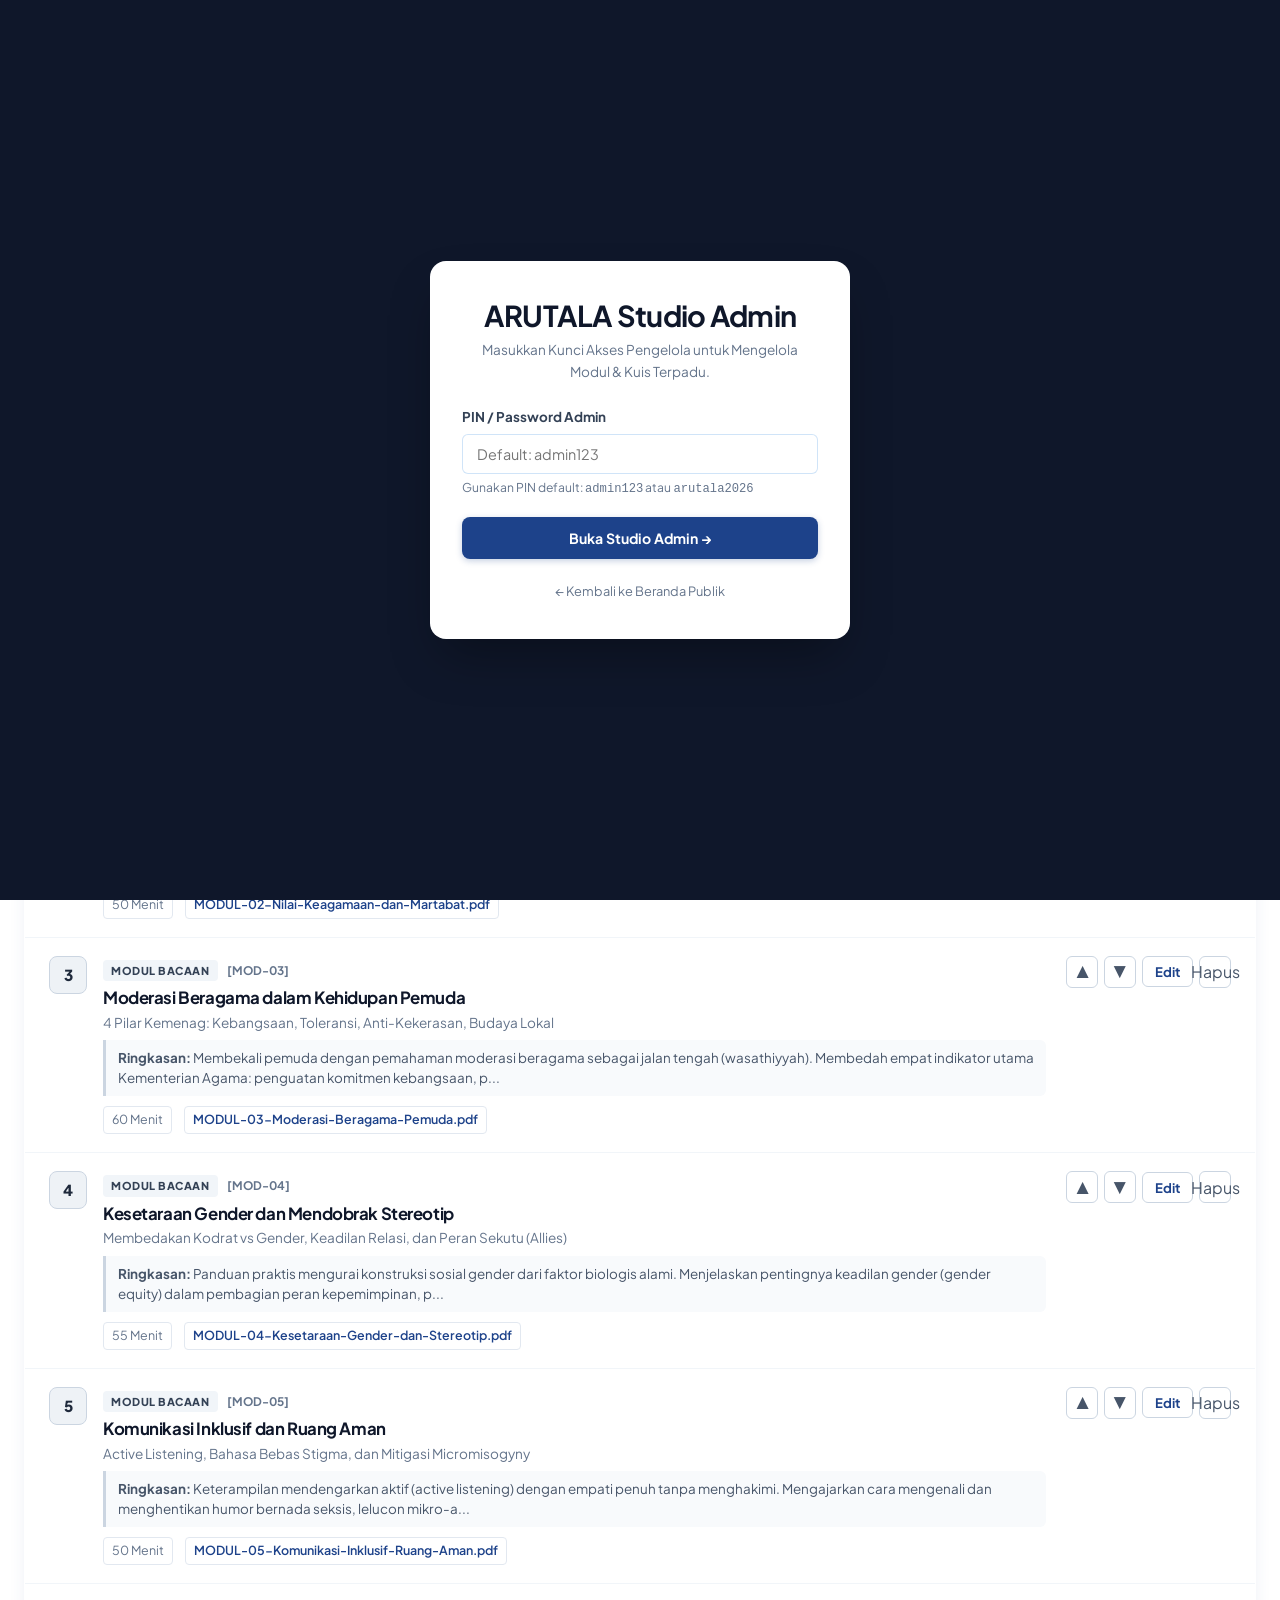
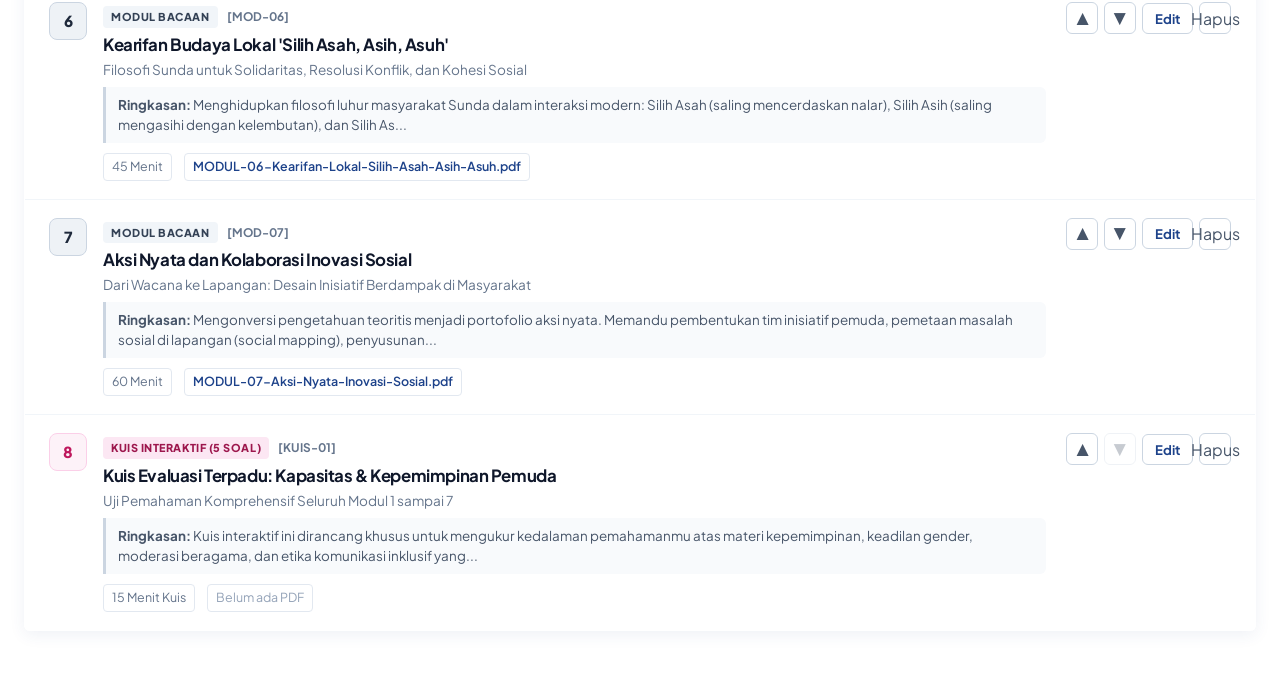
==== admin.html @ ca19e4e8 "feat: redesign hero section with photo slider, clean typography, 4 pillars cards, and docked stats b" ====
﻿<!DOCTYPE html>
<html lang="id">

<head>
  <meta charset="UTF-8">
  <meta name="viewport" content="width=device-width, initial-scale=1.0">
  <title>Admin Studio LMS â€” ARUTALA | Akses Ruang Tumbuh Aman, Layak &amp; Adil</title>

  <!-- Google Fonts: Plus Jakarta Sans -->
  <link rel="preconnect" href="https://fonts.googleapis.com">
  <link rel="preconnect" href="https://fonts.gstatic.com" crossorigin>
  <link
    href="https://fonts.googleapis.com/css2?family=Plus+Jakarta+Sans:ital,wght@0,400;0,500;0,600;0,700;0,800;1,400;1,600&display=swap"
    rel="stylesheet">

  <!-- Core Styling & Admin CSS -->
  <link rel="stylesheet" href="css/style.css?v=3.2">
  <link rel="stylesheet" href="css/vibrant.css?v=1.0">
  <link rel="icon" type="image/png" href="img/logo.png">

  <style>
    :root {
      --admin-bg: #F8FAFC;
      --admin-card: #FFFFFF;
      --admin-border: #E2E8F0;
      --admin-text-main: #0F172A;
      --admin-text-muted: #64748B;
      --admin-primary: #1D428A;
      --admin-primary-dark: #142F64;
      --admin-accent-karsa: #166534;
      --admin-accent-nuansa: #0369A1;
      --admin-accent-temara: #B45309;
    }

    body.admin-body {
      background-color: var(--admin-bg);
      font-family: 'Plus Jakarta Sans', -apple-system, BlinkMacSystemFont, sans-serif;
      color: var(--admin-text-main);
      margin: 0;
      padding: 0;
      min-height: 100vh;
      display: flex;
      flex-direction: column;
    }

    /* Admin Navbar */
    .admin-navbar {
      background: #FFFFFF;
      border-bottom: 1px solid var(--admin-border);
      position: sticky;
      top: 0;
      z-index: 100;
      box-shadow: 0 1px 3px rgba(0, 0, 0, 0.04);
    }

    .admin-nav-container {
      max-width: 1280px;
      margin: 0 auto;
      padding: 14px 24px;
      display: flex;
      align-items: center;
      justify-content: space-between;
      gap: 16px;
    }

    .admin-brand {
      display: flex;
      align-items: center;
      gap: 12px;
      text-decoration: none;
    }

    .admin-brand img {
      width: 36px;
      height: 36px;
      object-fit: contain;
      border-radius: 6px;
    }

    .admin-brand-text h1 {
      font-size: 1.15rem;
      font-weight: 800;
      color: var(--admin-text-main);
      margin: 0;
      line-height: 1.2;
      display: flex;
      align-items: center;
      gap: 8px;
    }

    .admin-badge-role {
      font-size: 0.68rem;
      font-weight: 800;
      text-transform: uppercase;
      letter-spacing: 0.06em;
      background: #EEF3FA;
      color: var(--admin-primary);
      padding: 2px 8px;
      border-radius: 999px;
      border: 1px solid rgba(29, 66, 138, 0.2);
    }

    .admin-brand-text p {
      font-size: 0.74rem;
      color: var(--admin-text-muted);
      margin: 2px 0 0;
    }

    .admin-nav-actions {
      display: flex;
      align-items: center;
      gap: 12px;
    }

    .btn-admin-preview {
      display: inline-flex;
      align-items: center;
      gap: 6px;
      padding: 8px 16px;
      font-size: 0.84rem;
      font-weight: 700;
      color: #334155;
      background: #F1F5F9;
      border: 1px solid #CBD5E1;
      border-radius: 6px;
      text-decoration: none;
      transition: all 0.2s ease;
    }

    .btn-admin-preview:hover {
      background: #E2E8F0;
      color: var(--admin-text-main);
    }

    .btn-admin-logout {
      background: none;
      border: 1px solid #E2E8F0;
      padding: 8px 14px;
      font-size: 0.82rem;
      font-weight: 600;
      color: #DC2626;
      border-radius: 6px;
      cursor: pointer;
      transition: all 0.2s ease;
    }

    .btn-admin-logout:hover {
      background: #FEF2F2;
      border-color: #FCA5A5;
    }

    /* Admin Container */
    .admin-main-wrap {
      max-width: 1280px;
      margin: 0 auto;
      padding: 32px 24px 60px;
      width: 100%;
      box-sizing: border-box;
      flex: 1;
    }

    /* Header Studio & Description */
    .admin-studio-header {
      background: #FFFFFF;
      border: 1px solid var(--admin-border);
      border-radius: 12px;
      padding: 28px;
      margin-bottom: 24px;
      box-shadow: 0 2px 8px rgba(0, 0, 0, 0.02);
      display: flex;
      justify-content: space-between;
      align-items: center;
      flex-wrap: wrap;
      gap: 20px;
    }

    .admin-studio-info h2 {
      font-size: 1.6rem;
      font-weight: 800;
      color: var(--admin-text-main);
      margin: 0 0 6px;
      letter-spacing: -0.02em;
    }

    .admin-studio-info p {
      font-size: 0.92rem;
      color: var(--admin-text-muted);
      margin: 0;
      max-width: 700px;
      line-height: 1.5;
    }

    .admin-studio-actions {
      display: flex;
      align-items: center;
      gap: 10px;
      flex-wrap: wrap;
    }

    .btn-admin-primary {
      background: var(--admin-primary);
      color: #FFFFFF;
      border: none;
      border-radius: 8px;
      padding: 10px 20px;
      font-size: 0.88rem;
      font-weight: 700;
      cursor: pointer;
      display: inline-flex;
      align-items: center;
      gap: 8px;
      box-shadow: 0 2px 6px rgba(29, 66, 138, 0.25);
      transition: all 0.2s ease;
    }

    .btn-admin-primary:hover {
      background: var(--admin-primary-dark);
      transform: translateY(-1px);
    }

    .btn-admin-outline {
      background: #FFFFFF;
      color: #475569;
      border: 1px solid #CBD5E1;
      border-radius: 8px;
      padding: 10px 18px;
      font-size: 0.86rem;
      font-weight: 600;
      cursor: pointer;
      display: inline-flex;
      align-items: center;
      gap: 6px;
      transition: all 0.2s ease;
    }

    .btn-admin-outline:hover {
      background: #F8FAFC;
      border-color: #94A3B8;
      color: var(--admin-text-main);
    }

    /* Track Tabs */
    .admin-track-nav {
      display: flex;
      gap: 10px;
      margin-bottom: 24px;
      border-bottom: 2px solid #E2E8F0;
      padding-bottom: 2px;
      overflow-x: auto;
    }

    .admin-track-tab {
      padding: 12px 24px;
      background: transparent;
      border: none;
      border-bottom: 3px solid transparent;
      font-family: inherit;
      font-size: 0.95rem;
      font-weight: 700;
      color: var(--admin-text-muted);
      cursor: pointer;
      display: inline-flex;
      align-items: center;
      gap: 10px;
      transition: all 0.2s ease;
      white-space: nowrap;
      margin-bottom: -2px;
    }

    .admin-track-tab:hover {
      color: var(--admin-text-main);
    }

    .admin-track-tab.active-karsa {
      color: #166534;
      border-bottom-color: #166534;
      background: rgba(34, 197, 94, 0.08);
      border-radius: 8px 8px 0 0;
    }

    .admin-track-tab.active-nuansa {
      color: #0369A1;
      border-bottom-color: #0369A1;
      background: rgba(14, 165, 233, 0.08);
      border-radius: 8px 8px 0 0;
    }

    .admin-track-tab.active-temara {
      color: #B45309;
      border-bottom-color: #B45309;
      background: rgba(245, 158, 11, 0.08);
      border-radius: 8px 8px 0 0;
    }

    .admin-track-tab.active-nuansa-video {
      color: #BE185D;
      border-bottom-color: #BE185D;
      background: rgba(190, 24, 93, 0.08);
      border-radius: 8px 8px 0 0;
    }

    .tab-badge {
      font-size: 0.72rem;
      padding: 2px 8px;
      border-radius: 999px;
      background: #E2E8F0;
      color: #475569;
      font-weight: 800;
    }

    /* Track Summary Banner */
    .track-banner {
      border-radius: 10px;
      padding: 16px 20px;
      margin-bottom: 20px;
      display: flex;
      align-items: center;
      justify-content: space-between;
      gap: 16px;
      flex-wrap: wrap;
    }

    .track-banner-karsa {
      background: #F0FDF4;
      border: 1px solid #BBF7D0;
      color: #166534;
    }

    .track-banner-nuansa {
      background: #F0F9FF;
      border: 1px solid #BAE6FD;
      color: #0369A1;
    }

    .track-banner-temara {
      background: #FFFBEB;
      border: 1px solid #FDE68A;
      color: #92400E;
    }

    .track-banner-nuansa-video {
      background: #FDF2F8;
      border: 1px solid #FBCFE8;
      color: #9D174D;
    }

    .track-banner-text h3 {
      font-size: 1rem;
      font-weight: 800;
      margin: 0 0 3px;
    }

    .track-banner-text p {
      font-size: 0.84rem;
      margin: 0;
      opacity: 0.9;
    }

    /* List Modules Table Card */
    .admin-card {
      background: #FFFFFF;
      border: 1px solid var(--admin-border);
      border-radius: 12px;
      box-shadow: 0 2px 8px rgba(0, 0, 0, 0.02);
      overflow: hidden;
    }

    .admin-card-header {
      padding: 18px 24px;
      border-bottom: 1px solid var(--admin-border);
      display: flex;
      align-items: center;
      justify-content: space-between;
      gap: 16px;
      background: #FAFAFA;
    }

    .admin-card-header h3 {
      font-size: 1.05rem;
      font-weight: 800;
      margin: 0;
      color: var(--admin-text-main);
    }

    .item-count-badge {
      font-size: 0.78rem;
      font-weight: 700;
      color: #64748B;
      background: #E2E8F0;
      padding: 4px 10px;
      border-radius: 6px;
    }

    /* Module Row Items */
    .module-item-row {
      padding: 18px 24px;
      border-bottom: 1px solid #F1F5F9;
      display: flex;
      align-items: flex-start;
      justify-content: space-between;
      gap: 20px;
      transition: background 0.15s ease;
    }

    .module-item-row:last-child {
      border-bottom: none;
    }

    .module-item-row:hover {
      background: #F8FAFC;
    }

    .module-left-col {
      display: flex;
      align-items: flex-start;
      gap: 16px;
      flex: 1;
    }

    .module-order-badge {
      width: 38px;
      height: 38px;
      border-radius: 8px;
      background: #EEF2F6;
      color: #1E293B;
      font-weight: 800;
      font-size: 0.95rem;
      display: flex;
      align-items: center;
      justify-content: center;
      flex-shrink: 0;
      border: 1px solid #CBD5E1;
    }

    .module-order-badge.badge-quiz {
      background: #FDF2F8;
      color: #BE185D;
      border-color: #FBCFE8;
    }

    .module-order-badge.badge-video {
      background: #EFF6FF;
      color: #1D4ED8;
      border-color: #BFDBFE;
    }

    .module-details {
      flex: 1;
    }

    .module-type-tag {
      font-size: 0.68rem;
      font-weight: 800;
      text-transform: uppercase;
      letter-spacing: 0.05em;
      padding: 2px 8px;
      border-radius: 4px;
      display: inline-block;
      margin-bottom: 6px;
    }

    .type-tag-module {
      background: #F1F5F9;
      color: #334155;
    }

    .type-tag-video {
      background: #DBEAFE;
      color: #1E40AF;
    }

    .type-tag-quiz {
      background: #FCE7F3;
      color: #9D174D;
    }

    .module-title {
      font-size: 1.05rem;
      font-weight: 800;
      color: var(--admin-text-main);
      margin: 0 0 4px;
      line-height: 1.3;
    }

    .module-subtitle {
      font-size: 0.85rem;
      color: var(--admin-text-muted);
      margin: 0 0 8px;
      line-height: 1.4;
    }

    .module-summary-snippet {
      font-size: 0.84rem;
      color: #475569;
      background: #F8FAFC;
      border-left: 3px solid #CBD5E1;
      padding: 8px 12px;
      border-radius: 0 6px 6px 0;
      margin-bottom: 10px;
      line-height: 1.5;
    }

    .module-meta-chips {
      display: flex;
      align-items: center;
      gap: 12px;
      font-size: 0.78rem;
      color: #64748B;
      flex-wrap: wrap;
    }

    .meta-chip {
      display: inline-flex;
      align-items: center;
      gap: 5px;
      background: #FFFFFF;
      border: 1px solid #E2E8F0;
      padding: 3px 8px;
      border-radius: 4px;
    }

    .meta-chip a {
      color: var(--admin-primary);
      text-decoration: none;
      font-weight: 600;
    }

    .meta-chip a:hover {
      text-decoration: underline;
    }

    /* Actions Column */
    .module-actions-col {
      display: flex;
      align-items: center;
      gap: 6px;
      flex-shrink: 0;
    }

    .btn-action-icon {
      background: #FFFFFF;
      border: 1px solid #CBD5E1;
      border-radius: 6px;
      width: 32px;
      height: 32px;
      display: inline-flex;
      align-items: center;
      justify-content: center;
      cursor: pointer;
      color: #475569;
      transition: all 0.15s ease;
    }

    .btn-action-icon:hover {
      background: #F1F5F9;
      color: var(--admin-text-main);
      border-color: #94A3B8;
    }

    .btn-action-icon.btn-delete:hover {
      background: #FEF2F2;
      color: #DC2626;
      border-color: #FCA5A5;
    }

    .btn-action-edit {
      background: #FFFFFF;
      border: 1px solid #CBD5E1;
      border-radius: 6px;
      padding: 6px 12px;
      font-size: 0.82rem;
      font-weight: 700;
      color: var(--admin-primary);
      cursor: pointer;
      display: inline-flex;
      align-items: center;
      gap: 4px;
      transition: all 0.15s ease;
    }

    .btn-action-edit:hover {
      background: #EEF3FA;
      border-color: var(--admin-primary);
    }

    /* Modal Styling */
    .admin-modal-overlay {
      position: fixed;
      inset: 0;
      background: rgba(15, 23, 42, 0.6);
      backdrop-filter: blur(4px);
      z-index: 1000;
      display: none;
      align-items: center;
      justify-content: center;
      padding: 20px;
      overflow-y: auto;
    }

    .admin-modal-overlay.active {
      display: flex;
    }

    .admin-modal-window {
      background: #FFFFFF;
      border-radius: 14px;
      width: 100%;
      max-width: 760px;
      box-shadow: 0 20px 40px rgba(0, 0, 0, 0.2);
      display: flex;
      flex-direction: column;
      max-height: 90vh;
      animation: modalFadeIn 0.2s ease-out;
    }

    @keyframes modalFadeIn {
      from {
        opacity: 0;
        transform: scale(0.96);
      }
      to {
        opacity: 1;
        transform: scale(1);
      }
    }

    .admin-modal-header {
      padding: 20px 24px;
      border-bottom: 1px solid #E2E8F0;
      display: flex;
      align-items: center;
      justify-content: space-between;
    }

    .admin-modal-header h3 {
      font-size: 1.25rem;
      font-weight: 800;
      color: var(--admin-text-main);
      margin: 0 0 2px;
    }

    .admin-modal-header p {
      font-size: 0.82rem;
      color: var(--admin-text-muted);
      margin: 0;
    }

    .admin-modal-close {
      background: none;
      border: none;
      font-size: 1.6rem;
      line-height: 1;
      color: #64748B;
      cursor: pointer;
      padding: 4px 8px;
      border-radius: 4px;
    }

    .admin-modal-close:hover {
      color: var(--admin-text-main);
    }

    .admin-modal-body {
      padding: 24px;
      overflow-y: auto;
      flex: 1;
    }

    .admin-form-group {
      margin-bottom: 18px;
    }

    .admin-form-group label {
      display: block;
      font-size: 0.84rem;
      font-weight: 700;
      color: #334155;
      margin-bottom: 6px;
    }

    .admin-form-group .form-hint {
      font-size: 0.76rem;
      color: var(--admin-text-muted);
      margin-top: 4px;
    }

    .admin-form-control {
      width: 100%;
      box-sizing: border-box;
      padding: 10px 14px;
      border: 1.5px solid #CBD5E1;
      border-radius: 8px;
      font-family: inherit;
      font-size: 0.9rem;
      color: var(--admin-text-main);
      background: #FFFFFF;
      transition: border-color 0.15s ease;
    }

    .admin-form-control:focus {
      outline: none;
      border-color: var(--admin-primary);
      box-shadow: 0 0 0 3px rgba(29, 66, 138, 0.1);
    }

    .admin-form-row {
      display: grid;
      grid-template-columns: 1fr 1fr;
      gap: 14px;
    }

    /* Type Selector Pills */
    .type-selector-wrap {
      display: flex;
      gap: 10px;
      margin-bottom: 18px;
    }

    .type-pill-btn {
      flex: 1;
      padding: 12px;
      border: 1.5px solid #CBD5E1;
      border-radius: 8px;
      background: #FFFFFF;
      text-align: center;
      cursor: pointer;
      transition: all 0.15s ease;
      font-family: inherit;
    }

    .type-pill-btn:hover {
      background: #F8FAFC;
    }

    .type-pill-btn.active {
      border-color: var(--admin-primary);
      background: #EEF3FA;
      color: var(--admin-primary);
      font-weight: 700;
      box-shadow: 0 2px 6px rgba(29, 66, 138, 0.1);
    }

    .type-pill-title {
      font-size: 0.88rem;
      font-weight: 700;
      display: block;
    }

    .type-pill-desc {
      font-size: 0.72rem;
      color: var(--admin-text-muted);
      margin-top: 2px;
      display: block;
    }

    /* Quiz Builder Section */
    .quiz-builder-section {
      background: #F8FAFC;
      border: 1px solid #E2E8F0;
      border-radius: 10px;
      padding: 18px;
      margin-top: 14px;
    }

    .quiz-question-card {
      background: #FFFFFF;
      border: 1px solid #CBD5E1;
      border-radius: 8px;
      padding: 16px;
      margin-bottom: 14px;
      position: relative;
    }

    .quiz-question-header {
      display: flex;
      align-items: center;
      justify-content: space-between;
      margin-bottom: 10px;
    }

    .quiz-question-header strong {
      font-size: 0.9rem;
      color: var(--admin-primary);
    }

    .btn-remove-question {
      background: none;
      border: none;
      color: #DC2626;
      font-size: 0.78rem;
      font-weight: 700;
      cursor: pointer;
      padding: 2px 6px;
    }

    .quiz-opt-grid {
      display: grid;
      grid-template-columns: 1fr 1fr;
      gap: 10px;
      margin: 10px 0;
    }

    .quiz-opt-item {
      display: flex;
      align-items: center;
      gap: 8px;
      background: #F8FAFC;
      border: 1px solid #E2E8F0;
      border-radius: 6px;
      padding: 6px 10px;
    }

    .quiz-opt-item input[type="radio"] {
      cursor: pointer;
      accent-color: var(--admin-primary);
    }

    .quiz-opt-item input[type="text"] {
      flex: 1;
      border: none;
      background: transparent;
      font-family: inherit;
      font-size: 0.85rem;
      outline: none;
    }

    .admin-modal-footer {
      padding: 16px 24px;
      border-top: 1px solid #E2E8F0;
      display: flex;
      align-items: center;
      justify-content: flex-end;
      gap: 10px;
      background: #FAFAFA;
    }

    /* Toast Notification */
    .admin-toast {
      position: fixed;
      bottom: 24px;
      right: 24px;
      background: #0F172A;
      color: #FFFFFF;
      padding: 12px 20px;
      border-radius: 8px;
      font-size: 0.88rem;
      font-weight: 600;
      box-shadow: 0 10px 25px rgba(0, 0, 0, 0.2);
      z-index: 2000;
      display: none;
      align-items: center;
      gap: 8px;
      animation: toastIn 0.2s ease-out;
    }

    .admin-toast.success {
      background: #166534;
    }

    @keyframes toastIn {
      from {
        opacity: 0;
        transform: translateY(10px);
      }
      to {
        opacity: 1;
        transform: translateY(0);
      }
    }

    /* Auth Screen Modal (Jika belum login) */
    .admin-auth-overlay {
      position: fixed;
      inset: 0;
      background: #0F172A;
      z-index: 5000;
      display: flex;
      align-items: center;
      justify-content: center;
      padding: 20px;
    }

    .admin-auth-card {
      background: #FFFFFF;
      border-radius: 16px;
      max-width: 420px;
      width: 100%;
      padding: 36px 32px;
      box-shadow: 0 25px 50px -12px rgba(0, 0, 0, 0.35);
      text-align: center;
    }

    .admin-auth-card img {
      width: 52px;
      height: 52px;
      object-fit: contain;
      margin-bottom: 14px;
    }

    .admin-auth-card h2 {
      font-size: 1.45rem;
      font-weight: 800;
      color: #0F172A;
      margin: 0 0 6px;
    }

    .admin-auth-card p {
      font-size: 0.85rem;
      color: #64748B;
      margin: 0 0 24px;
    }
  </style>
</head>

<body class="admin-body">

  <!-- ==========================================================================
       LOGIN / AUTH OVERLAY (Melindungi Studio LMS)
       ========================================================================== -->
  <div class="admin-auth-overlay" id="admin-auth-overlay" style="display: none;">
    <div class="admin-auth-card">
      <h2 style="font-family: var(--font-heading); font-size: 1.8rem; font-weight: 900; color: #0F172A; margin-bottom: 6px;">ARUTALA Studio Admin</h2>
      <p>Masukkan Kunci Akses Pengelola untuk Mengelola Modul &amp; Kuis Terpadu.</p>

      <form id="form-admin-login" onsubmit="handleAdminLogin(event)">
        <div class="admin-form-group" style="text-align: left;">
          <label for="admin-pin-input">PIN / Password Admin</label>
          <input type="password" id="admin-pin-input" class="admin-form-control" placeholder="Default: admin123" required autofocus>
          <div class="form-hint">Gunakan PIN default: <code>admin123</code> atau <code>arutala2026</code></div>
        </div>
        <button type="submit" class="btn-admin-primary" style="width: 100%; justify-content: center; padding: 12px;">
          Buka Studio Admin &rarr;
        </button>
      </form>
      <div style="margin-top: 18px;">
        <a href="index.html" style="font-size: 0.8rem; color: #64748B; text-decoration: none;">&larr; Kembali ke Beranda Publik</a>
      </div>
    </div>
  </div>

  <!-- ==========================================================================
       ADMIN NAVIGATION TOP BAR
       ========================================================================== -->
  <header class="admin-navbar">
    <div class="admin-nav-container">
      <a href="admin.html" class="admin-brand" style="text-decoration: none;">
        <div class="admin-brand-text">
          <h1 style="font-family: var(--font-heading); font-weight: 900; color: #0F172A;">
            ARUTALA Studio
            <span class="admin-badge-role">LMS Admin Back-Office</span>
          </h1>
          <p>Pengelolaan Kurikulum Modul, Link Download PDF, Video &amp; Kuis Dinamis</p>
        </div>
      </a>

      <div class="admin-nav-actions">
        <a href="karsa.html" target="_blank" class="btn-admin-preview" id="link-preview-page">
          <span>Lihat Halaman LMS &rarr;</span>
        </a>
        <button type="button" class="btn-admin-logout" onclick="handleAdminLogout()">
          Keluar Admin
        </button>
      </div>
    </div>
  </header>

  <!-- ==========================================================================
       MAIN CONTENT CONTAINER
       ========================================================================== -->
  <main class="admin-main-wrap">

    <!-- Studio Header -->
    <div class="admin-studio-header">
      <div class="admin-studio-info">
        <h2>Manajemen Silabus &amp; Konten Pembelajaran</h2>
        <p>
          Atur urutan modul, tulis ringkasan materi (summary), tempel link unduh PDF resmi, tambahkan materi video di Nuansa, serta susun butir kuis interaktif yang langsung dinilai oleh sistem.
        </p>
      </div>
      <div class="admin-studio-actions">
        <button type="button" class="btn-admin-outline" id="btn-reset-default" onclick="handleResetDefaults()" title="Kembalikan modul ke draft proposal default">
          Reset Default
        </button>
        <button type="button" class="btn-admin-primary" id="btn-header-add-action" onclick="handleHeaderAddAction()">
          <span id="btn-header-add-text">+ Tambah Modul / Kuis Baru</span>
        </button>
      </div>
    </div>

    <!-- Track Selector Tabs (KARSA, NUANSA, TEMARA, VIDEO NUANSA) -->
    <nav class="admin-track-nav" aria-label="Pilih Pilar">
      <button type="button" class="admin-track-tab active-karsa" id="tab-btn-karsa" onclick="switchTrack('karsa')">
        <span>KARSA</span>
        <span class="tab-badge" id="badge-count-karsa">8 Item</span>
      </button>
      <button type="button" class="admin-track-tab" id="tab-btn-nuansa" onclick="switchTrack('nuansa')">
        <span>NUANSA (Modul &amp; Kuis)</span>
        <span class="tab-badge" id="badge-count-nuansa">5 Item</span>
      </button>
      <button type="button" class="admin-track-tab" id="tab-btn-temara" onclick="switchTrack('temara')">
        <span>TEMARA</span>
        <span class="tab-badge" id="badge-count-temara">4 Item</span>
      </button>
      <button type="button" class="admin-track-tab" id="tab-btn-nuansa-video" onclick="switchTrack('nuansa-video')">
        <span>Video Edukasi Nuansa</span>
        <span class="tab-badge" id="badge-count-nuansa-video" style="background: #FCE7F3; color: #BE185D;">0 Video</span>
      </button>
    </nav>

    <!-- Track Summary Info Banner -->
    <div class="track-banner track-banner-karsa" id="track-banner-info">
      <div class="track-banner-text">
        <h3 id="track-banner-title">Pilar KARSA: Karya, Aktualisasi, dan Ruang Skill</h3>
        <p id="track-banner-desc">
          Struktur: Penjelasan ringkasan materi per modul + Tombol Unduh PDF Lengkap + Slot Kuis Interaktif Terpadu di bagian akhir.
        </p>
      </div>
      <div>
        <a href="karsa.html" target="_blank" class="btn-admin-preview" style="background:#FFFFFF;" id="btn-visit-current-track">
          Buka Tampilan KARSA &rarr;
        </a>
      </div>
    </div>

    <!-- Modul List Card -->
    <div class="admin-card">
      <div class="admin-card-header">
        <div style="display: flex; align-items: center; gap: 10px;">
          <h3 id="current-track-heading">Daftar Modul &amp; Kuis Aktif (KARSA)</h3>
          <span class="item-count-badge" id="track-items-count-badge">8 Item Terdaftar</span>
        </div>
        <button type="button" class="btn-admin-primary" id="btn-card-add-action" style="padding: 7px 14px; font-size: 0.8rem;" onclick="handleHeaderAddAction()">
          <span id="btn-card-add-text">+ Tambah Item</span>
        </button>
      </div>

      <!-- Modules List Rows -->
      <div id="admin-modules-list">
        <!-- Rendered dynamically by admin.js -->
        <div style="padding: 40px; text-align: center; color: #64748B;">
          Memuat data silabus modul dari database cloud...
        </div>
      </div>
    </div>

  </main>

  <!-- ==========================================================================
       MODAL: FORM TAMBAH / EDIT MODUL & KUIS
       ========================================================================== -->
  <div class="admin-modal-overlay" id="admin-module-modal">
    <div class="admin-modal-window">
      <div class="admin-modal-header">
        <div>
          <h3 id="modal-form-title">Tambah Modul / Konten Baru</h3>
          <p id="modal-form-sub">Masukkan rincian materi, ringkasan, berkas unduh, atau butir kuis.</p>
        </div>
        <button type="button" class="admin-modal-close" onclick="closeModuleModal()">&times;</button>
      </div>

      <form id="form-manage-module" onsubmit="handleSaveModule(event)">
        <div class="admin-modal-body">
          <input type="hidden" id="field-item-id">
          <input type="hidden" id="field-item-track" value="karsa">

          <!-- Type Selector Pills -->
          <div class="admin-form-group">
            <label>Pilih Tipe Konten *</label>
            <div class="type-selector-wrap" id="type-selector-container">
              <button type="button" class="type-pill-btn active" id="btn-type-module" onclick="selectContentType('module')">
                <span class="type-pill-title">Modul Bacaan</span>
                <span class="type-pill-desc">Ringkasan Materi + File PDF</span>
              </button>
              <button type="button" class="type-pill-btn" id="btn-type-quiz" onclick="selectContentType('quiz')">
                <span class="type-pill-title">Kuis Interaktif</span>
                <span class="type-pill-desc">Soal Pilihan Ganda &amp; Nilai</span>
              </button>
            </div>
          </div>

          <!-- Basic Metadata Fields -->
          <div class="admin-form-row">
            <div class="admin-form-group">
              <label for="field-item-code">Kode Modul / Kuis *</label>
              <input type="text" id="field-item-code" class="admin-form-control" placeholder="Contoh: MOD-01 atau KUIS-01" required>
            </div>
            <div class="admin-form-group">
              <label for="field-item-duration">Estimasi Durasi Belajar *</label>
              <input type="text" id="field-item-duration" class="admin-form-control" placeholder="Contoh: 45 Menit atau 15 Menit Kuis" required>
            </div>
          </div>

          <div class="admin-form-group">
            <label for="field-item-title">Judul Utama *</label>
            <input type="text" id="field-item-title" class="admin-form-control" placeholder="Contoh: Mengenali Diri dan Potensi" required>
          </div>

          <div class="admin-form-group">
            <label for="field-item-subtitle">Sub-Judul / Topik Pembahasan Singkat</label>
            <input type="text" id="field-item-subtitle" class="admin-form-control" placeholder="Contoh: Fondasi Self-Love, Identifikasi Bakat, dan Perencanaan Masa Depan">
          </div>

          <!-- Summary / Ringkasan Materi -->
          <div class="admin-form-group">
            <label for="field-item-summary">Ringkasan / Summary Materi (Tampil di Layar) *</label>
            <textarea id="field-item-summary" class="admin-form-control" rows="5" placeholder="Tuliskan poin-poin penjelasan eksekutif materi ini..." required></textarea>
            <div class="form-hint">Ringkasan ini yang akan dibaca pertama kali oleh peserta sebelum mengunduh modul lengkap.</div>
          </div>

          <!-- Download PDF Link Section (Khusus Modul & Video) -->
          <div id="section-pdf-download" style="background: #F8FAFC; border: 1px solid #E2E8F0; border-radius: 8px; padding: 16px; margin-bottom: 18px;">
            <h4 style="font-size: 0.92rem; font-weight: 800; color: #0F172A; margin: 0 0 10px;">
              Tautan Download Modul Lengkap (PDF)
            </h4>
            <div class="admin-form-group">
              <label for="field-item-docurl">Link Dokumen PDF (Google Drive / Cloud URL) *</label>
              <input type="url" id="field-item-docurl" class="admin-form-control" placeholder="https://drive.google.com/file/d/.../view atau link publik PDF">
              <div class="form-hint">Tip: Upload PDF ke Google Drive pribadi/organisasi, lalu bagikan dengan akses "Siapa saja yang memiliki link".</div>
            </div>
            <div class="admin-form-row">
              <div class="admin-form-group" style="margin-bottom: 0;">
                <label for="field-item-docname">Label Nama Berkas</label>
                <input type="text" id="field-item-docname" class="admin-form-control" placeholder="Contoh: MODUL-01-Mengenali-Diri.pdf">
              </div>
              <div class="admin-form-group" style="margin-bottom: 0;">
                <label for="field-item-docsize">Perkiraan Ukuran Berkas</label>
                <input type="text" id="field-item-docsize" class="admin-form-control" placeholder="Contoh: 2.4 MB (32 Halaman)">
              </div>
            </div>
          </div>

          <!-- Video Section (Khusus Tipe Video) -->
          <div id="section-video-embed" style="display: none; background: #EFF6FF; border: 1px solid #BFDBFE; border-radius: 8px; padding: 16px; margin-bottom: 18px;">
            <h4 style="font-size: 0.92rem; font-weight: 800; color: #1E40AF; margin: 0 0 10px;">
              Video Pembelajaran (YouTube / Embed Link)
            </h4>
            <div class="admin-form-group" style="margin-bottom: 0;">
              <label for="field-item-videourl">Link Video YouTube / Drive</label>
              <input type="url" id="field-item-videourl" class="admin-form-control" placeholder="https://www.youtube.com/watch?v=... atau link embed">
              <div class="form-hint">Sistem otomatis mengubah link YouTube menjadi format embed player yang rapi.</div>
            </div>
          </div>

          <!-- Quiz Questions Builder (Khusus Tipe Kuis) -->
          <div id="section-quiz-builder" style="display: none;">
            <div class="quiz-builder-section">
              <div style="display: flex; justify-content: space-between; align-items: center; margin-bottom: 12px;">
                <div>
                  <h4 style="font-size: 0.95rem; font-weight: 800; color: #9D174D; margin: 0;">
                    Butir Soal Kuis Pilihan Ganda
                  </h4>
                  <p style="font-size: 0.78rem; color: #64748B; margin: 2px 0 0;">
                    Tentukan pertanyaan, 4 pilihan opsi (A-D), dan klik radio button opsi yang benar.
                  </p>
                </div>
                <button type="button" class="btn-admin-primary" style="padding: 6px 14px; font-size: 0.78rem; background: #BE185D;" onclick="addQuizQuestionField()">
                  + Tambah Butir Soal
                </button>
              </div>

              <!-- Questions Container -->
              <div id="quiz-questions-list">
                <!-- Dynamically rendered -->
              </div>
            </div>
          </div>

        </div>

        <div class="admin-modal-footer">
          <button type="button" class="btn-admin-outline" onclick="closeModuleModal()">Batal</button>
          <button type="submit" class="btn-admin-primary" id="btn-save-module-submit">
            Simpan Modul / Kuis
          </button>
        </div>
      </form>
    </div>
  </div>

  <!-- ==========================================================================
       MODAL: FORM UPLOAD & EDIT VIDEO EDUKASI NUANSA (KHUSUS ADMIN)
       ========================================================================== -->
  <div class="admin-modal-overlay" id="admin-nuansa-video-modal">
    <div class="admin-modal-window" style="max-width: 640px;">
      <div class="admin-modal-header">
        <div>
          <h3 id="modal-nuansa-video-title">Upload Video YouTube ke Pojok NUANSA</h3>
          <p id="modal-nuansa-video-sub">Konten video ini akan langsung tampil di etalase Pojok Video NUANSA (bagian bawah nuansa.html).</p>
        </div>
        <button type="button" class="admin-modal-close" onclick="closeNuansaVideoModal()">&times;</button>
      </div>

      <form id="form-manage-nuansa-video" onsubmit="handleSaveNuansaVideo(event)">
        <div class="admin-modal-body">
          <input type="hidden" id="field-nuansa-video-id">

          <!-- Tautan YouTube dengan Live Auto-Preview -->
          <div class="admin-form-group">
            <label for="field-nuansa-video-url">Tautan / Link Video YouTube *</label>
            <input type="url" id="field-nuansa-video-url" class="admin-form-control"
              placeholder="Contoh: https://www.youtube.com/watch?v=VN7talTjE14 atau https://youtu.be/..." required>
            <div class="form-hint">Mendukung semua format link YouTube: desktop watch?v=, tautan shorts, maupun youtu.be</div>

            <!-- Box Preview Thumbnail Realtime -->
            <div id="admin-video-preview-box" style="display: none; align-items: center; gap: 12px; margin-top: 10px; padding: 10px 14px; background: #F8FAFC; border: 1.5px dashed #CBD5E1; border-radius: 8px;">
              <img id="admin-video-preview-thumb" src="" alt="Thumbnail Video" style="width: 110px; height: 62px; object-fit: cover; border-radius: 6px; box-shadow: 0 2px 6px rgba(0,0,0,0.1);">
              <div>
                <span style="font-size: 0.72rem; font-weight: 800; color: #166534; background: #DCFCE7; padding: 2px 8px; border-radius: 4px;">Link Terdeteksi Valid</span>
                <p style="font-size: 0.8rem; color: #475569; margin: 4px 0 0;">Thumbnail YouTube siap ditayangkan di website.</p>
              </div>
            </div>
          </div>

          <div class="admin-form-group">
            <label for="field-nuansa-video-name">Judul Video Edukasi *</label>
            <input type="text" id="field-nuansa-video-name" class="admin-form-control"
              placeholder="Contoh: Moderat Sejak Dini â€” Menjalin Harmoni &amp; Kesetaraan Hakiki" required>
          </div>

          <div class="admin-form-row">
            <div class="admin-form-group">
              <label for="field-nuansa-video-channel">Nama Kanal / Inisiator *</label>
              <input type="text" id="field-nuansa-video-channel" class="admin-form-control"
                placeholder="Contoh: Kementerian Agama RI / Tim ARUTALA" required>
            </div>
            <div class="admin-form-group">
              <label for="field-nuansa-video-cat">Kategori Video *</label>
              <select id="field-nuansa-video-cat" class="admin-form-control" required>
                <option value="Moderasi &amp; Gender">Moderasi &amp; Gender</option>
                <option value="Pemberdayaan Sebaya">Pemberdayaan Sebaya</option>
                <option value="Inklusivitas Kampus">Inklusivitas Kampus</option>
                <option value="Toleransi &amp; Nilai">Toleransi &amp; Nilai</option>
                <option value="Kearifan Budaya">Kearifan Budaya</option>
              </select>
            </div>
          </div>

          <div class="admin-form-group">
            <label for="field-nuansa-video-takeaways">Poin Pembelajaran &amp; Pesan Utama (Takeaways) *</label>
            <textarea id="field-nuansa-video-takeaways" class="admin-form-control" rows="3"
              placeholder="Tuliskan pesan moral, rangkuman refleksi, atau nilai utama yang ingin disampaikan video ini..." required></textarea>
            <div class="form-hint">Pesan ini akan tampil di pemutar video saat pengguna menonton di halaman NUANSA.</div>
          </div>
        </div>

        <div class="admin-modal-footer">
          <button type="button" class="btn-admin-outline" onclick="closeNuansaVideoModal()">Batal</button>
          <button type="submit" class="btn-admin-primary" id="btn-save-nuansa-video" style="background: #BE185D; border-color: #BE185D;">
            Simpan &amp; Tayangkan Video &rarr;
          </button>
        </div>
      </form>
    </div>
  </div>

  <!-- ==========================================================================
       MODAL: PEMUTAR VIDEO PREVIEW ADMIN
       ========================================================================== -->
  <div class="admin-modal-overlay" id="admin-video-player-modal">
    <div class="admin-modal-window" style="max-width: 760px; padding: 0; overflow: hidden; background: #0F172A; border-radius: 12px;">
      <div style="display: flex; justify-content: space-between; align-items: center; padding: 12px 18px; background: #1E293B; border-bottom: 1px solid rgba(255,255,255,0.1);">
        <span id="admin-player-title" style="color: #FFFFFF; font-size: 0.95rem; font-weight: 700; white-space: nowrap; overflow: hidden; text-overflow: ellipsis; max-width: 600px;">Pratinjau Video</span>
        <button type="button" onclick="closeAdminVideoPlayer()" style="color: #FFFFFF; font-size: 1.4rem; background: none; border: none; cursor: pointer; line-height: 1;">&times;</button>
      </div>
      <div style="position: relative; padding-bottom: 56.25%; height: 0; background: #000;">
        <iframe id="admin-player-iframe" src="" allow="accelerometer; autoplay; clipboard-write; encrypted-media; gyroscope; picture-in-picture" allowfullscreen style="position: absolute; top:0; left: 0; width: 100%; height: 100%; border: 0;"></iframe>
      </div>
    </div>
  </div>

  <!-- Toast Notification -->
  <div class="admin-toast" id="admin-toast">
    <span id="admin-toast-text">Perubahan berhasil disimpan!</span>
  </div>

  <!-- Scripts -->
  <script src="https://cdn.jsdelivr.net/npm/@supabase/supabase-js@2"></script>
  <script src="js/data.js"></script>
  <script src="js/supabase.js"></script>
  <script src="js/admin.js?v=4.6"></script>

</body>

</html>
---- css/style.css ----
/* ==========================================================================
   ARUTALA - Akses Ruang Tumbuh yang Agamis, Setara, dan Adil
   Design System & 4 Theme References (Warna Logo Prisma Muda)
   ========================================================================== */

@import url('https://fonts.googleapis.com/css2?family=Plus+Jakarta+Sans:ital,wght@0,400;0,500;0,600;0,700;0,800;1,400;1,600;1,700&display=swap');

/* ==========================================================================
   BASE PALETTE: GAYA MEDIA MODERN (USS FEED) & WARNA LOGO ARUTALA
   Dominan Putih (#FFFFFF) & Slate Dark (#0F172A)
   Tombol Utama: Biru Tua (#2F4F87)
   Aksen Titik/Teks: Hijau (#66BB6A), Biru Muda (#89BBEE), Pink (#FF64C5)
   ========================================================================== */
:root {
  /* Owner Primary Palette */
  --arutala-navy: #2F4F87;
  --arutala-sky: #89BBEE;
  --arutala-pink: #FF64C5;
  --arutala-green: #66BB6A;

  /* Brand Primary & Accents */
  --prisma-navy: #2F4F87;
  --prisma-blue: #89BBEE;
  --prisma-coral: #FF64C5;
  --prisma-green: #66BB6A;
  --prisma-green-dark: #57a35b;
  --prisma-teal: #2F4F87;
  --prisma-orange: #FF64C5;
  --prisma-gold: #F59E0B;
  --prisma-gold-light: #FEF3C7;

  /* Primary Brand Tokens (#2F4F87) */
  --primary: #2F4F87;
  --primary-hover: #243E6B;
  --primary-accent: #0F172A;
  --primary-light: rgba(47, 79, 135, 0.08);
  --primary-glow: rgba(47, 79, 135, 0.18);

  /* Secondary & Accents */
  --secondary: #89BBEE;
  --secondary-hover: #75a7dc;
  --secondary-bg: #F0F6FD;

  --accent-pink: #FF64C5;
  --accent-pink-hover: #e850af;
  --accent-pink-bg: #FDF2FA;

  --accent-green: #66BB6A;
  --accent-green-hover: #55a859;
  --accent-green-bg: #F0FDF4;

  --accent-gold: #F59E0B;
  --accent-gold-bg: #FFFBEB;

  /* Dominan Putih Bersih & Slate */
  --bg-main: #FFFFFF;
  --bg-card: #FFFFFF;
  --bg-subtle: #F8FAFC;
  --border: #E2E8F0;
  --border-focus: #2F4F87;

  --text-primary: #0F172A;
  --text-secondary: #475569;
  --text-muted: #64748B;
  --text-light: #FFFFFF;

  /* Typography: Single Sans-Serif (Plus Jakarta Sans) */
  --font-heading: 'Plus Jakarta Sans', -apple-system, BlinkMacSystemFont, 'Segoe UI', Roboto, sans-serif;
  --font-body: 'Plus Jakarta Sans', -apple-system, BlinkMacSystemFont, 'Segoe UI', Roboto, sans-serif;
  --font-serif: 'Plus Jakarta Sans', -apple-system, BlinkMacSystemFont, 'Segoe UI', Roboto, sans-serif;

  /* Clean Rectangular Radii (4px - 6px max) */
  --radius-sm: 4px;
  --radius-md: 6px;
  --radius-lg: 6px;
  --radius-xl: 6px;
  --radius-full: 6px;

  /* Soft Shadows (No hard offset shadows!) */
  --shadow-sm: 0 1px 3px rgba(0, 0, 0, 0.04);
  --shadow-md: 0 4px 14px rgba(47, 79, 135, 0.05);
  --shadow-lg: 0 8px 24px rgba(47, 79, 135, 0.08);
  --shadow-xl: 0 14px 32px rgba(47, 79, 135, 0.1);
  --shadow-card-hover: 0 10px 24px rgba(47, 79, 135, 0.08);
  --shadow-soft: 0 4px 20px rgba(47, 79, 135, 0.06);

  /* Soft Mesh Pastel Gradient */
  --mesh-gradient: radial-gradient(circle at 15% 15%, rgba(47, 79, 135, 0.14), transparent 50%),
                   radial-gradient(circle at 85% 25%, rgba(137, 187, 238, 0.28), transparent 55%),
                   radial-gradient(circle at 25% 85%, rgba(255, 100, 197, 0.18), transparent 55%),
                   #F8FAFC;

  --transition-normal: 0.2s cubic-bezier(0.16, 1, 0.3, 1);
  --transition-fast: 0.15s ease;
}

/* ==========================================================================
   THEME PREMIER: MODERN MEDIA EDITORIAL (data-theme="genu")
   Dominan putih bersih, slate dark, tombol #2F4F87, border tipis
   ========================================================================== */
body[data-theme="genu"] {
  --font-heading: 'Plus Jakarta Sans', -apple-system, BlinkMacSystemFont, 'Segoe UI', Roboto, sans-serif;
  --font-body: 'Plus Jakarta Sans', -apple-system, BlinkMacSystemFont, 'Segoe UI', Roboto, sans-serif;
  --bg-main: #FFFFFF;
  --bg-card: #FFFFFF;
  --bg-subtle: #F8FAFC;
  --border: #E2E8F0;
  --primary: #2F4F87;
  --primary-accent: #0F172A;
  --secondary: #89BBEE;
  --accent-pink: #FF64C5;
  --accent-green: #66BB6A;
  --radius-sm: 4px;
  --radius-md: 8px;
  --radius-lg: 12px;
  --radius-xl: 16px;
}

body[data-theme="genu"] .btn-primary {
  background: #2F4F87;
  border-color: #2F4F87;
  color: #FFFFFF;
  box-shadow: none;
}

body[data-theme="genu"] .btn-primary:hover {
  background: #142F64;
  border-color: #142F64;
  transform: translateY(-1px);
}

/* ==========================================================================
   THEME VARIATION 1: MODERN BENTO TECH (data-theme="bento")
   Karakter: Glassmorphism halus, bento grid, aksen border gradasi, sangat modern
   ========================================================================== */
body[data-theme="bento"] {
  --font-heading: 'Outfit', sans-serif;
  --bg-main: #FFFFFF;
  --bg-card: #FFFFFF;
  --border: #E2E8F0;
  --primary: #2F4F87;
  --primary-accent: #1D335A;
  --secondary: #8ABCEE;
  --accent-pink: #FF64C5;
  --accent-green: #66BB6A;
  --radius-lg: 20px;
  --radius-xl: 28px;
}

body[data-theme="bento"] .hero-section {
  background: radial-gradient(circle at 85% 15%, rgba(138, 188, 238, 0.15), transparent 45%),
    radial-gradient(circle at 10% 80%, rgba(102, 187, 106, 0.1), transparent 40%),
    radial-gradient(circle at 50% 50%, rgba(255, 100, 197, 0.06), transparent 60%),
    #FFFFFF;
}

body[data-theme="bento"] .value-card,
body[data-theme="bento"] .article-card,
body[data-theme="bento"] .video-card,
body[data-theme="bento"] .action-card,
body[data-theme="bento"] .reg-card {
  border: 1px solid rgba(138, 188, 238, 0.35);
  box-shadow: 0 10px 30px -5px rgba(47, 79, 135, 0.08);
}

body[data-theme="bento"] .btn-primary {
  background: linear-gradient(135deg, var(--prisma-navy), var(--primary-accent));
  box-shadow: 0 4px 14px rgba(47, 79, 135, 0.35);
}

/* ==========================================================================
   THEME VARIATION 2: CLEAN EDITORIAL MAGAZINE (data-theme="editorial")
   Karakter: Gaya jurnal/editorial kontemporer, serif anggun, ruang baca bersih
   ========================================================================== */
body[data-theme="editorial"] {
  --font-heading: 'Playfair Display', Georgia, serif;
  --bg-main: #FFFFFF;
  /* Clean White */
  --bg-card: #FFFFFF;
  --bg-subtle: #F8FAFC;
  --border: #E2E8F0;
  --primary: #2F4F87;
  --primary-accent: #1D335A;
  --secondary: #8ABCEE;
  --accent-pink: #FF64C5;
  --accent-green: #66BB6A;
  --radius-sm: 4px;
  --radius-md: 8px;
  --radius-lg: 12px;
  --radius-xl: 16px;
  --shadow-lg: 0 4px 20px rgba(47, 79, 135, 0.06);
}

body[data-theme="editorial"] h1,
body[data-theme="editorial"] h2,
body[data-theme="editorial"] h3 {
  font-family: 'Playfair Display', serif;
  font-weight: 700;
  letter-spacing: -0.01em;
}

body[data-theme="editorial"] .hero-section {
  background: #FFFFFF;
  border-bottom: 2px solid var(--border);
}

body[data-theme="editorial"] .btn {
  border-radius: var(--radius-sm);
  font-family: var(--font-body);
  text-transform: uppercase;
  letter-spacing: 0.05em;
  font-size: 0.85rem;
}

body[data-theme="editorial"] .btn-primary {
  background: var(--prisma-navy);
  border: 1px solid var(--prisma-navy);
  box-shadow: none;
}

body[data-theme="editorial"] .article-card {
  border: 1px solid var(--border);
  border-radius: var(--radius-md);
  background: #FFFFFF;
}

body[data-theme="editorial"] .article-card:hover {
  transform: translateY(-4px);
  border-color: var(--prisma-navy);
  box-shadow: 0 10px 24px rgba(47, 79, 135, 0.08);
}

/* ==========================================================================
   THEME VARIATION 3: PLAYFUL COMMUNITY CANVAS (data-theme="playful")
   Karakter: Ceria, bersahabat, badge warna-warni Prisma Muda, interaktif
   ========================================================================== */
body[data-theme="playful"] {
  --font-heading: 'Outfit', sans-serif;
  --bg-main: #FFFFFF;
  --bg-card: #FFFFFF;
  --bg-subtle: #F1F9F2;
  --border: #D1E7DD;
  --primary: #66BB6A;
  --primary-hover: #43A047;
  --primary-accent: #2F4F87;
  --secondary: #8ABCEE;
  --accent-pink: #FF64C5;
  --accent-green: #66BB6A;
  --radius-md: 18px;
  --radius-lg: 24px;
  --radius-xl: 32px;
}

body[data-theme="playful"] .hero-section {
  background: radial-gradient(circle at 10% 20%, rgba(255, 100, 197, 0.08) 0%, transparent 25%),
    radial-gradient(circle at 90% 80%, rgba(138, 188, 238, 0.15) 0%, transparent 35%),
    #FFFFFF;
}

body[data-theme="playful"] .btn-primary {
  background: linear-gradient(135deg, #66BB6A, #43A047);
  border-radius: var(--radius-full);
  box-shadow: 0 6px 18px rgba(102, 187, 106, 0.35);
}

body[data-theme="playful"] .btn-secondary {
  background: linear-gradient(135deg, #8ABCEE, #2F4F87);
  border-radius: var(--radius-full);
}

body[data-theme="playful"] .value-card,
body[data-theme="playful"] .article-card,
body[data-theme="playful"] .video-card {
  border: 2px solid #EEF3FA;
  border-radius: var(--radius-lg);
  box-shadow: 0 10px 24px rgba(47, 79, 135, 0.08);
}

body[data-theme="playful"] .value-card:hover {
  transform: translateY(-6px) scale(1.02);
  border-color: #66BB6A;
}

/* ==========================================================================
   THEME VARIATION 4: DASHBOARD HYBRID (data-theme="hybrid")
   Karakter: Tampilan portal terstruktur dengan dark topbar & kontras tegas
   ========================================================================== */
body[data-theme="hybrid"] {
  --bg-main: #FFFFFF;
  --bg-card: #FFFFFF;
  --bg-subtle: #EEF3FA;
  --border: #CBD5E1;
  --primary: #2F4F87;
  --primary-accent: #1D335A;
  --secondary: #8ABCEE;
  --accent-pink: #FF64C5;
  --accent-green: #66BB6A;
  --radius-sm: 6px;
  --radius-md: 10px;
  --radius-lg: 14px;
  --radius-xl: 20px;
}

body[data-theme="hybrid"] .navbar {
  background: #2F4F87;
  border-bottom: 2px solid var(--prisma-blue);
  color: #FFFFFF;
}

body[data-theme="hybrid"] .brand-text h1 {
  background: none;
  -webkit-text-fill-color: #FFFFFF;
  color: #FFFFFF;
}

body[data-theme="hybrid"] .brand-text span {
  color: #94A3B8;
}

body[data-theme="hybrid"] .nav-links a {
  color: #E2E8F0;
}

body[data-theme="hybrid"] .nav-links a:hover,
body[data-theme="hybrid"] .nav-links a.active {
  color: #38BDF8;
}

body[data-theme="hybrid"] .nav-links a.active::after {
  background: #38BDF8;
}

body[data-theme="hybrid"] .btn-emergency {
  background: rgba(217, 58, 78, 0.2);
  color: #FECDD3;
  border-color: rgba(217, 58, 78, 0.5);
}

body[data-theme="hybrid"] .hero-section {
  background: linear-gradient(180deg, #F1F5F9 0%, #EDF2F7 100%);
  border-bottom: 1px solid #CBD5E1;
}


/* Base Reset & Setup */
*,
*::before,
*::after {
  box-sizing: border-box;
  margin: 0;
  padding: 0;
}

html {
  scroll-behavior: smooth;
  font-size: 16px;
}

body {
  font-family: var(--font-body);
  background-color: var(--bg-main);
  color: var(--text-primary);
  line-height: 1.6;
  overflow-x: hidden;
  -webkit-font-smoothing: antialiased;
  transition: background-color var(--transition-normal);
}

h1,
h2,
h3,
h4,
h5,
h6 {
  font-family: var(--font-heading);
  font-weight: 700;
  line-height: 1.25;
  color: var(--text-primary);
  letter-spacing: -0.025em;
}

a {
  color: inherit;
  text-decoration: none;
}

button,
input,
textarea,
select {
  font-family: var(--font-body);
  font-size: inherit;
}

img {
  max-width: 100%;
  height: auto;
  display: block;
}

.container {
  width: 100%;
  max-width: 1240px;
  margin-left: auto;
  margin-right: auto;
  padding-left: 24px;
  padding-right: 24px;
}

/* ==========================================================================
   UTILITY BADGES & CHIPS (Gaya Tag & Pill SejutaCita)
   ========================================================================== */
.badge {
  display: inline-flex;
  align-items: center;
  gap: 6px;
  padding: 4px 12px;
  border-radius: var(--radius-full);
  font-size: 0.76rem;
  font-weight: 700;
  letter-spacing: 0.02em;
  font-family: var(--font-body);
  line-height: 1.4;
  white-space: nowrap;
}

.badge-navy {
  background: #EFF6FF;
  color: #1D4ED8;
  border: 1px solid #DBEAFE;
}

.badge-blue {
  background: #EEF3FA;
  color: #2F4F87;
  border: 1px solid #8ABCEE;
}

.badge-green {
  background: #F1F9F2;
  color: #43A047;
  border: 1px solid #66BB6A;
}

.badge-coral {
  background: #FFF0F9;
  color: #FF64C5;
  border: 1px solid #FF64C5;
}

.badge-amber,
.badge-gold {
  background: #FFFBEB;
  color: #D97706;
  border: 1px solid #FDE68A;
}

.badge-purple {
  background: #F5F3FF;
  color: #7C3AED;
  border: 1px solid #DDD6FE;
}

/* ==========================================================================
   BUTTONS (Sleek Modern SejutaCita Buttons)
   ========================================================================== */
.btn {
  display: inline-flex;
  align-items: center;
  justify-content: center;
  gap: 8px;
  padding: 10px 22px;
  border-radius: 10px;
  font-family: var(--font-body);
  font-weight: 600;
  font-size: 0.92rem;
  letter-spacing: -0.01em;
  cursor: pointer;
  border: 1px solid transparent;
  transition: all 0.2s cubic-bezier(0.16, 1, 0.3, 1);
  text-align: center;
}

.btn-primary {
  background: #2F4F87;
  color: #FFFFFF;
  border-color: #2F4F87;
  box-shadow: 0 1px 3px 0 rgba(47, 79, 135, 0.3);
}

.btn-primary:hover {
  background: #233E6B;
  border-color: #233E6B;
  box-shadow: 0 4px 12px rgba(47, 79, 135, 0.35);
  transform: translateY(-1px);
}

.btn-secondary {
  background: #FFFFFF;
  color: #2F4F87;
  border-color: #E2E8F0;
  box-shadow: 0 1px 2px 0 rgba(0, 0, 0, 0.04);
}

.btn-secondary:hover {
  background: #F8FAFC;
  border-color: #8ABCEE;
  color: #2F4F87;
  transform: translateY(-1px);
}

.btn-outline {
  background: #FFFFFF;
  color: #2F4F87;
  border-color: #8ABCEE;
}

.btn-outline:hover {
  background: #EEF3FA;
  border-color: #2F4F87;
  color: #2F4F87;
  transform: translateY(-1px);
}

.btn-sm {
  padding: 6px 14px;
  font-size: 0.84rem;
  border-radius: var(--radius-sm);
}

.btn-pill {
  border-radius: var(--radius-full);
}

/* ==========================================================================
   HEADER NOTE: The site header is styled using .uss-header (USS Feed Style)
   defined in the Editorial Header section below.
   ========================================================================== */

/* ==========================================================================
   HERO SECTION: MODERN MEDIA EDITORIAL (USS FEED STYLE)
   Dominan Putih (#FFFFFF), Slate Dark (#0F172A), Biru Tua (#2F4F87)
   Split Editorial Grid (2 Kolom Desktop), Tanpa Overlay Gelap Menutup Wajah
   ========================================================================== */
.uss-hero-section {
  width: 100%;
  background: #FFFFFF;
  border-bottom: 1px solid #E2E8F0;
  position: relative;
}

.uss-hero-container {
  max-width: 1280px;
  margin: 0 auto;
  padding: 56px 24px 44px;
}

.uss-hero-grid {
  display: grid;
  grid-template-columns: 58% 42%;
  gap: 48px;
  align-items: center;
}

/* Kolom Kiri: Copywriting & CTAs */
.uss-hero-left {
  display: flex;
  flex-direction: column;
  align-items: flex-start;
  text-align: left;
}

.uss-badge-kicker {
  font-family: 'Plus Jakarta Sans', sans-serif;
  font-size: 0.72rem;
  font-weight: 700;
  letter-spacing: 0.08em;
  text-transform: uppercase;
  color: #475569;
  background: #FFFFFF;
  border: 1px solid #CBD5E1;
  border-radius: 4px;
  padding: 4px 12px;
  margin-bottom: 20px;
  display: inline-flex;
  align-items: center;
}

.uss-hero-headline {
  font-family: 'Plus Jakarta Sans', sans-serif;
  font-size: clamp(2.2rem, 3.8vw, 3.25rem);
  font-weight: 800;
  line-height: 1.15;
  letter-spacing: -0.03em;
  color: #0F172A;
  margin-bottom: 18px;
}

.uss-hero-headline .serif-italic-accent {
  font-family: 'Fraunces', 'Playfair Display', Georgia, serif;
  font-style: italic;
  font-weight: 600;
  color: #2F4F87;
}

.uss-hero-description {
  font-family: 'Plus Jakarta Sans', sans-serif;
  font-size: 1.05rem;
  line-height: 1.65;
  color: #475569;
  margin-bottom: 28px;
  max-width: 620px;
  font-weight: 400;
}

.uss-hero-ctas {
  display: flex;
  align-items: center;
  gap: 14px;
  margin-bottom: 30px;
  flex-wrap: wrap;
}

/* Tombol Utama Hero: Solid Biru Tua #2F4F87 */
.btn-hero-solid-navy {
  font-family: 'Plus Jakarta Sans', sans-serif;
  font-size: 0.95rem;
  font-weight: 700;
  color: #FFFFFF;
  background: #2F4F87;
  border: 1.5px solid #2F4F87;
  border-radius: 6px;
  padding: 13px 28px;
  cursor: pointer;
  transition: all 0.2s ease;
  display: inline-flex;
  align-items: center;
  gap: 8px;
  text-decoration: none;
}

.btn-hero-solid-navy:hover {
  background: #142F64;
  border-color: #142F64;
  transform: translateY(-1px);
}

.btn-hero-solid-navy .arrow {
  transition: transform 0.2s ease;
}

.btn-hero-solid-navy:hover .arrow {
  transform: translateX(4px);
}

/* Tombol Sekunder Hero: Outline Gelap Tegas */
.btn-hero-outline-dark {
  font-family: 'Plus Jakarta Sans', sans-serif;
  font-size: 0.95rem;
  font-weight: 700;
  color: #0F172A;
  background: transparent;
  border: 1.5px solid #0F172A;
  border-radius: 6px;
  padding: 12px 24px;
  text-decoration: none;
  cursor: pointer;
  transition: all 0.2s ease;
  display: inline-flex;
  align-items: center;
}

.btn-hero-outline-dark:hover {
  background: #0F172A;
  color: #FFFFFF;
  transform: translateY(-1px);
}

/* Meta credentials row */
.uss-hero-meta {
  display: flex;
  align-items: center;
  gap: 10px;
  font-size: 0.78rem;
  font-weight: 600;
  color: #64748B;
  flex-wrap: wrap;
}

.uss-hero-meta .meta-sep {
  color: #CBD5E1;
}

/* Kolom Kanan: Foto Dokumentasi Tanpa Overlay Gelap */
.uss-hero-right {
  position: relative;
}

.uss-hero-photo-card {
  border: 1px solid #E2E8F0;
  border-radius: 8px;
  overflow: hidden;
  background: #FFFFFF;
  box-shadow: 0 4px 16px rgba(15, 23, 42, 0.05);
}

.photo-card-media {
  width: 100%;
  aspect-ratio: 4 / 3;
  overflow: hidden;
  background: #F1F5F9;
}

.uss-hero-img {
  width: 100%;
  height: 100%;
  object-fit: cover;
  display: block;
  transition: transform 0.4s ease;
}

.uss-hero-photo-card:hover .uss-hero-img {
  transform: scale(1.02);
}

.photo-card-caption {
  padding: 12px 16px;
  border-top: 1px solid #E2E8F0;
  background: #FAFAFA;
  display: flex;
  align-items: center;
  gap: 8px;
  font-size: 0.78rem;
  color: #475569;
  font-weight: 500;
}

.photo-card-caption .caption-dot {
  width: 6px;
  height: 6px;
  border-radius: 50%;
  background: #2F4F87;
  flex-shrink: 0;
}

/* ==========================================================================
   BAR STATISTIK DAMPAK BERSIH (Divide-x Divide-Slate-200)
   Angka teks gelap text-3xl font-extrabold text-[#2F4F87], label text-sm text-slate-500
   Tanpa 4 Kotak Warna-Warni!
   ========================================================================== */
.uss-impact-bar {
  background: #FFFFFF;
  border-top: 1px solid #E2E8F0;
  border-bottom: 1px solid #E2E8F0;
  padding: 24px 0;
  width: 100%;
}

.uss-impact-container {
  max-width: 1280px;
  margin: 0 auto;
  padding: 0 24px;
}

.uss-impact-grid {
  display: grid;
  grid-template-columns: repeat(4, 1fr);
}

.uss-impact-col {
  padding: 8px 24px;
  text-align: center;
  border-left: 1px solid #E2E8F0;
}

.uss-impact-col:first-child {
  border-left: none;
}

.uss-stat-number {
  font-family: 'Plus Jakarta Sans', sans-serif;
  font-size: 2rem;
  font-weight: 800;
  color: #2F4F87;
  line-height: 1.1;
  margin-bottom: 4px;
  letter-spacing: -0.02em;
}

.uss-stat-label {
  font-family: 'Plus Jakarta Sans', sans-serif;
  font-size: 0.84rem;
  color: #64748B;
  font-weight: 500;
}

/* ==========================================================================
   RESPONSIVE DESIGN: TWO-TIER HEADER & HERO
   ========================================================================== */
@media (max-width: 992px) {
  .main-header-nav {
    display: none;
  }

  .mobile-toggle {
    display: flex;
    align-items: center;
    justify-content: center;
  }

  .uss-hero-grid {
    grid-template-columns: 1fr;
    gap: 36px;
  }

  .uss-impact-grid {
    grid-template-columns: repeat(2, 1fr);
    row-gap: 20px;
  }

  .uss-impact-col:nth-child(2n+1) {
    border-left: none;
  }
}

@media (max-width: 680px) {
  .main-header-bar {
    padding: 12px 16px;
  }

  .sub-header-bar {
    padding: 8px 16px;
  }

  .sub-header-container {
    flex-direction: column;
    align-items: stretch;
    gap: 10px;
  }

  .sub-header-categories {
    width: 100%;
  }

  .sub-header-actions {
    display: flex;
    justify-content: flex-end;
  }

  .btn-modul-outline {
    display: none;
  }

  .uss-hero-container {
    padding: 36px 16px 28px;
  }

  .uss-hero-headline {
    font-size: 2.1rem;
  }

  .uss-impact-grid {
    grid-template-columns: 1fr;
    row-gap: 0;
  }

  .uss-impact-col {
    border-left: none;
    border-bottom: 1px solid #E2E8F0;
    padding: 14px 16px;
  }

  .uss-impact-col:last-child {
    border-bottom: none;
  }
}

/* ==========================================================================
   SIKLUS TRANSFORMASI PEMUDA (4 Tahap Model ARUTALA)
   ========================================================================== */
.cycle-grid-row {
  display: grid;
  grid-template-columns: repeat(auto-fit, minmax(260px, 1fr));
  gap: 20px;
}

.cycle-box-card {
  background: #FFFFFF;
  border: 1px solid var(--border);
  border-radius: var(--radius-md);
  padding: 22px 20px;
  display: flex;
  gap: 16px;
  align-items: flex-start;
  box-shadow: var(--shadow-sm);
  transition: all var(--transition-normal);
}

.cycle-box-card:hover {
  background: #FFFFFF;
  border-color: var(--primary);
  transform: translateY(-3px);
  box-shadow: 0 10px 20px -3px rgba(15, 23, 42, 0.08);
}

.cycle-box-num {
  width: 36px;
  height: 36px;
  border-radius: 10px;
  color: #FFFFFF;
  display: flex;
  align-items: center;
  justify-content: center;
  font-family: var(--font-heading);
  font-weight: 800;
  font-size: 1rem;
  flex-shrink: 0;
}

@media (max-width: 992px) {
  .nav-center-menu {
    display: none;
  }

  .mobile-toggle {
    display: block;
  }

  .hero-docked-stats-bar {
    grid-template-columns: repeat(2, 1fr);
  }

  .hero-stage-title {
    font-size: 2.6rem;
  }
}

@media (max-width: 600px) {
  .hero-docked-stats-bar {
    grid-template-columns: 1fr;
  }

  .hero-stage-title {
    font-size: 2.1rem;
  }

  .hero-stage-content {
    padding-top: 110px;
  }

  .nav-search-capsule {
    display: none;
  }
}

/* ==========================================================================
   VALUES & FOUNDATIONS SECTION
   ========================================================================== */
.section-pad {
  padding: 72px 0;
}

.section-header {
  text-align: center;
  max-width: 680px;
  margin: 0 auto 46px;
}

.section-header .sub-badge,
.section-kicker {
  display: inline-flex;
  align-items: center;
  gap: 8px;
  background: transparent !important;
  border: none !important;
  padding: 0 !important;
  font-family: var(--font-heading);
  font-size: 0.78rem !important;
  font-weight: 800 !important;
  text-transform: uppercase !important;
  letter-spacing: 0.12em !important;
  color: #2F4F87 !important;
  margin-bottom: 12px;
  box-shadow: none !important;
}

.section-kicker::before {
  content: "";
  display: inline-block;
  width: 14px;
  height: 2px;
  background: currentColor;
  border-radius: 1px;
}

.pilar-kicker {
  font-family: var(--font-heading);
  font-size: 0.75rem;
  font-weight: 800;
  text-transform: uppercase;
  letter-spacing: 0.08em;
  color: #64748B;
  margin-bottom: 8px;
  display: block;
}

.section-header h2 {
  font-family: var(--font-heading);
  font-size: 2.15rem;
  font-weight: 800;
  margin-bottom: 12px;
  letter-spacing: -0.025em;
  color: #0F172A;
}

.section-header p {
  font-family: var(--font-body);
  font-size: 0.98rem;
  color: var(--text-secondary);
  line-height: 1.6;
}

.values-grid {
  display: grid;
  grid-template-columns: repeat(auto-fit, minmax(260px, 1fr));
  gap: 22px;
}

.value-card {
  background: #FFFFFF;
  border: 1px solid var(--border);
  border-radius: var(--radius-lg);
  padding: 26px;
  transition: all var(--transition-normal);
  position: relative;
  overflow: hidden;
  box-shadow: var(--shadow-sm);
  display: flex;
  flex-direction: column;
}

.value-card:hover {
  border-color: var(--primary);
  transform: translateY(-4px);
  box-shadow: var(--shadow-card-hover);
}

.value-icon {
  width: 48px;
  height: 48px;
  border-radius: 12px;
  display: flex;
  align-items: center;
  justify-content: center;
  font-size: 1.4rem;
  margin-bottom: 18px;
}

.val-1 .value-icon {
  background: #EEF3FA;
  color: #2F4F87;
}

.val-2 .value-icon {
  background: #F1F9F2;
  color: #43A047;
}

.val-3 .value-icon {
  background: #FFF0F9;
  color: #FF64C5;
}

.val-4 .value-icon {
  background: #F0F6FD;
  color: #8ABCEE;
}

.value-card h3 {
  font-family: var(--font-heading);
  font-size: 1.15rem;
  font-weight: 700;
  margin-bottom: 8px;
  color: #0F172A;
}

.value-card p {
  font-size: 0.88rem;
  color: var(--text-secondary);
  line-height: 1.55;
}

/* ==========================================================================
   ARTICLES & LITERACY SECTION (UGC + Categories)
   ========================================================================== */
.articles-section {
  background: #FFFFFF;
  border-top: 1px solid var(--border);
  border-bottom: 1px solid var(--border);
}

/* Centered Controls & Action Row */
.article-controls-wrapper {
  display: flex;
  flex-direction: column;
  align-items: center;
  gap: 22px;
  margin-bottom: 38px;
}

.filter-pills-center {
  display: flex;
  justify-content: center;
  align-items: center;
  gap: 10px;
  flex-wrap: wrap;
  max-width: 960px;
  margin: 0 auto;
}

.article-action-row {
  display: flex;
  align-items: center;
  justify-content: center;
  gap: 14px;
  flex-wrap: wrap;
  width: 100%;
  max-width: 620px;
  margin: 0 auto;
}

.search-box-editorial {
  position: relative;
  display: flex;
  align-items: center;
  flex: 1;
  min-width: 260px;
  background: #FFFFFF;
  border: 1px solid var(--border);
  border-radius: var(--radius-full);
  padding: 8px 18px 8px 40px;
  box-shadow: 0 1px 3px rgba(0, 0, 0, 0.04);
  transition: all 0.2s ease;
}

.search-box-editorial:focus-within {
  border-color: var(--primary);
  box-shadow: 0 0 0 3px rgba(2, 132, 199, 0.15);
}

.search-box-editorial .search-icon {
  position: absolute;
  left: 14px;
  color: #94A3B8;
  display: flex;
  align-items: center;
  pointer-events: none;
}

.search-box-editorial input {
  border: none;
  outline: none;
  background: transparent;
  width: 100%;
  font-size: 0.88rem;
  color: var(--text-primary);
}

.btn-write-cta {
  display: inline-flex;
  align-items: center;
  gap: 8px;
  padding: 9px 22px;
  background: #2F4F87;
  color: #FFFFFF;
  font-size: 0.88rem;
  font-weight: 700;
  border-radius: var(--radius-full);
  border: 1px solid #2F4F87;
  cursor: pointer;
  box-shadow: 0 2px 6px rgba(47, 79, 135, 0.25);
  transition: all 0.2s cubic-bezier(0.16, 1, 0.3, 1);
  white-space: nowrap;
  pointer-events: auto !important;
  position: relative;
  z-index: 10;
  user-select: none;
  -webkit-tap-highlight-color: transparent;
}

.btn-write-cta * {
  pointer-events: none;
}

.btn-write-cta:hover {
  background: #233E6B;
  border-color: #233E6B;
  box-shadow: 0 4px 12px rgba(47, 79, 135, 0.35);
  transform: translateY(-1px);
}

/* Upload Dropzone & File Badge */
.upload-dropzone {
  border: 2px dashed #CBD5E1;
  border-radius: var(--radius-md);
  padding: 16px;
  text-align: center;
  background: #F8FAFC;
  cursor: pointer;
  transition: all 0.2s ease;
}

.upload-dropzone:hover {
  border-color: #8ABCEE;
  background: #EEF3FA;
}

.upload-preview-thumb {
  width: 100%;
  max-height: 160px;
  object-fit: cover;
  border-radius: 8px;
  margin-top: 10px;
  display: none;
}

.doc-attached-badge {
  display: none;
  align-items: center;
  gap: 6px;
  background: #F1F9F2;
  border: 1px solid #66BB6A;
  color: #43A047;
  padding: 6px 12px;
  border-radius: var(--radius-sm);
  font-size: 0.8rem;
  font-weight: 600;
  margin-top: 8px;
}

.filter-bar {
  display: flex;
  justify-content: space-between;
  align-items: center;
  flex-wrap: wrap;
  gap: 16px;
  margin-bottom: 32px;
}

.filter-pills {
  display: flex;
  gap: 8px;
  flex-wrap: wrap;
}

.filter-btn {
  background: var(--bg-subtle);
  color: var(--text-secondary);
  border: 1px solid var(--border);
  padding: 7px 16px;
  border-radius: var(--radius-full);
  font-size: 0.84rem;
  font-weight: 600;
  font-family: var(--font-body);
  cursor: pointer;
  transition: all var(--transition-fast);
  pointer-events: auto !important;
  user-select: none;
  -webkit-tap-highlight-color: transparent;
  position: relative;
  z-index: 2;
}

.filter-btn:hover {
  background: #E2E8F0;
  color: var(--text-primary);
}

.filter-btn.active {
  background: #2F4F87;
  color: #FFFFFF;
  border-color: #2F4F87;
  box-shadow: 0 2px 8px rgba(47, 79, 135, 0.25);
}

/* Kategori Khusus Warna Warni (Sesuai 4 Warna Brand Resmi) */
.filter-btn[data-category="pandai"].active {
  background: #66BB6A;
  border-color: #66BB6A;
  box-shadow: 0 3px 10px rgba(102, 187, 106, 0.3);
}

.filter-btn[data-category="cerdas"].active {
  background: #8ABCEE;
  border-color: #8ABCEE;
  box-shadow: 0 3px 10px rgba(138, 188, 238, 0.3);
}

.filter-btn[data-category="bersuara"].active {
  background: #FF64C5;
  border-color: #FF64C5;
  box-shadow: 0 3px 10px rgba(255, 100, 197, 0.3);
}

.filter-btn[data-category="berdaya"].active {
  background: #2F4F87;
  border-color: #2F4F87;
  box-shadow: 0 3px 10px rgba(47, 79, 135, 0.3);
}

.search-box {
  position: relative;
  min-width: 250px;
}

.search-box input {
  width: 100%;
  padding: 9px 16px 9px 38px;
  border-radius: var(--radius-full);
  border: 1.5px solid var(--border);
  background: #FFFFFF;
  font-size: 0.86rem;
  font-family: var(--font-body);
  outline: none;
  transition: all var(--transition-fast);
}

.search-box input:focus {
  border-color: var(--primary);
  box-shadow: 0 0 0 3px rgba(2, 132, 199, 0.15);
}

.search-box .search-icon {
  position: absolute;
  left: 14px;
  top: 50%;
  transform: translateY(-50%);
  color: var(--text-muted);
  font-size: 0.9rem;
  display: flex;
  align-items: center;
}

/* ==========================================================================
   FEATURED STORY SPOTLIGHT (Gaya Story of Change - SejutaCita / Gen-U)
   ========================================================================== */
.featured-story-banner {
  background: #FFFFFF;
  border: 1px solid var(--border);
  border-radius: var(--radius-lg);
  overflow: hidden;
  box-shadow: var(--shadow-sm);
  margin-bottom: 36px;
  transition: all var(--transition-normal);
}

.featured-story-banner:hover {
  box-shadow: 0 12px 28px -6px rgba(15, 23, 42, 0.08);
  border-color: #CBD5E1;
}

.story-banner-grid {
  display: grid;
  grid-template-columns: 44% 56%;
}

@media (max-width: 900px) {
  .story-banner-grid {
    grid-template-columns: 1fr;
  }
}

.story-banner-media {
  position: relative;
  min-height: 320px;
  overflow: hidden;
  background: #0F172A;
}

.story-banner-img {
  width: 100%;
  height: 100%;
  object-fit: cover;
  transition: transform 0.6s cubic-bezier(0.16, 1, 0.3, 1);
}

.featured-story-banner:hover .story-banner-img {
  transform: scale(1.04);
}

.story-banner-badge {
  position: absolute;
  top: 16px;
  left: 16px;
  background: rgba(15, 23, 42, 0.85);
  backdrop-filter: blur(8px);
  color: #FFFFFF;
  font-size: 0.72rem;
  font-weight: 700;
  letter-spacing: 0.03em;
  padding: 5px 12px;
  border-radius: var(--radius-full);
  display: flex;
  align-items: center;
  gap: 8px;
  border: 1px solid rgba(255, 255, 255, 0.2);
}

.live-pulse {
  width: 8px;
  height: 8px;
  border-radius: 50%;
  background: #66BB6A;
  box-shadow: 0 0 0 0 rgba(102, 187, 106, 0.7);
  animation: pulse-ring 1.8s infinite;
}

@keyframes pulse-ring {
  0% {
    box-shadow: 0 0 0 0 rgba(102, 187, 106, 0.7);
  }

  70% {
    box-shadow: 0 0 0 8px rgba(102, 187, 106, 0);
  }

  100% {
    box-shadow: 0 0 0 0 rgba(102, 187, 106, 0);
  }
}

.story-banner-content {
  padding: 32px 36px;
  display: flex;
  flex-direction: column;
  justify-content: space-between;
}

@media (max-width: 600px) {
  .story-banner-content {
    padding: 22px;
  }
}

.story-tags {
  display: flex;
  align-items: center;
  gap: 10px;
  flex-wrap: wrap;
  margin-bottom: 12px;
}

.story-read-time {
  font-size: 0.8rem;
  color: var(--text-muted);
  font-weight: 600;
}

.story-title {
  font-family: var(--font-heading);
  font-size: 1.48rem;
  font-weight: 800;
  line-height: 1.35;
  color: var(--text-primary);
  margin-bottom: 12px;
  letter-spacing: -0.025em;
}

.story-quote {
  border-left: 3.5px solid var(--secondary);
  padding: 10px 16px;
  background: var(--secondary-bg);
  border-radius: 0 10px 10px 0;
  font-size: 0.92rem;
  font-style: italic;
  color: #1E293B;
  line-height: 1.5;
  margin-bottom: 14px;
  font-weight: 600;
}

.story-excerpt {
  font-size: 0.9rem;
  color: var(--text-secondary);
  line-height: 1.6;
  margin-bottom: 20px;
}

.story-banner-footer {
  display: flex;
  align-items: center;
  justify-content: space-between;
  flex-wrap: wrap;
  gap: 14px;
  padding-top: 16px;
  border-top: 1px solid var(--border);
}

.story-author {
  display: flex;
  align-items: center;
  gap: 10px;
}

.story-author h5 {
  font-size: 0.88rem;
  font-weight: 700;
  margin-bottom: 1px;
}

.story-author span {
  font-size: 0.76rem;
  color: var(--text-muted);
}

/* ==========================================================================
   SECTION ARTIKEL & JURNAL UTAMA (GAYA CLEAN USS FEED)
   Tepat di Bawah Hero/Statistik, Borderless, Background Putih #FFFFFF
   1 Featured Besar di Atas (2 Kolom) + Clean Grid 3 Kolom di Bawahnya
   ========================================================================== */
.uss-feed-section {
  background: #FFFFFF;
  padding: 56px 0 64px;
  border-bottom: 1px solid #E2E8F0;
}

.uss-feed-container {
  max-width: 1280px;
  margin: 0 auto;
  padding: 0 24px;
}

.uss-feed-header {
  display: flex;
  align-items: flex-end;
  justify-content: space-between;
  gap: 24px;
  margin-bottom: 28px;
  flex-wrap: wrap;
}

.uss-feed-kicker {
  font-family: 'Plus Jakarta Sans', sans-serif;
  font-size: 0.76rem;
  font-weight: 800;
  text-transform: uppercase;
  letter-spacing: 0.08em;
  color: #2F4F87;
  margin-bottom: 6px;
  display: flex;
  align-items: center;
  gap: 8px;
}

.uss-feed-kicker::before {
  display: none !important;
  content: none !important;
}

.uss-feed-title {
  font-family: 'Fraunces', 'Playfair Display', Georgia, serif;
  font-size: 2.2rem;
  font-weight: 800;
  color: #0F172A;
  line-height: 1.2;
  margin-bottom: 8px;
  letter-spacing: -0.025em;
}

.uss-feed-subtitle {
  font-family: 'Plus Jakarta Sans', sans-serif;
  font-size: 0.95rem;
  color: #64748B;
  margin-bottom: 0;
  max-width: 680px;
  line-height: 1.55;
}

.btn-uss-upload-article {
  display: inline-flex;
  align-items: center;
  gap: 8px;
  background: #2F4F87;
  color: #FFFFFF;
  font-family: 'Plus Jakarta Sans', sans-serif;
  font-size: 0.88rem;
  font-weight: 700;
  padding: 10px 20px;
  border-radius: 6px;
  border: none;
  cursor: pointer;
  transition: all 0.2s ease;
  white-space: nowrap;
}

.btn-uss-upload-article:hover {
  background: #142F64;
  transform: translateY(-1px);
}

.btn-uss-upload-article .plus-icon {
  font-size: 1.1rem;
  line-height: 1;
}

/* Minimalist Filter Pills & Search Bar */
.uss-feed-controls {
  display: flex;
  align-items: center;
  justify-content: space-between;
  gap: 16px;
  padding-bottom: 24px;
  margin-bottom: 32px;
  border-bottom: 1px solid #F1F5F9;
  flex-wrap: wrap;
}

.uss-filter-pills {
  display: flex;
  align-items: center;
  gap: 8px;
  flex-wrap: wrap;
}

.uss-filter-pill {
  display: inline-flex;
  align-items: center;
  gap: 6px;
  background: #F8FAFC;
  border: 1px solid #E2E8F0;
  color: #475569;
  font-family: 'Plus Jakarta Sans', sans-serif;
  font-size: 0.82rem;
  font-weight: 600;
  padding: 6px 14px;
  border-radius: 9999px;
  cursor: pointer;
  transition: all 0.15s ease;
}

.uss-filter-pill:hover {
  background: #F1F5F9;
  color: #0F172A;
  border-color: #CBD5E1;
}

.uss-filter-pill.active {
  background: #0F172A;
  border-color: #0F172A;
  color: #FFFFFF;
}

.cat-dot {
  width: 7px;
  height: 7px;
  border-radius: 50%;
  display: inline-block;
}

.dot-green {
  background: #66BB6A;
}

.dot-sky {
  background: #89BBEE;
}

.dot-pink {
  background: #FF64C5;
}

.dot-navy {
  background: #2F4F87;
}

.uss-search-wrapper {
  position: relative;
  min-width: 280px;
}

.uss-search-svg {
  position: absolute;
  left: 12px;
  top: 50%;
  transform: translateY(-50%);
  color: #94A3B8;
  pointer-events: none;
}

.uss-search-wrapper input {
  width: 100%;
  padding: 8px 14px 8px 36px;
  background: #F8FAFC;
  border: 1px solid #E2E8F0;
  border-radius: 6px;
  font-family: 'Plus Jakarta Sans', sans-serif;
  font-size: 0.84rem;
  color: #0F172A;
  outline: none;
  transition: all 0.15s ease;
}

.uss-search-wrapper input:focus {
  background: #FFFFFF;
  border-color: #2F4F87;
  box-shadow: 0 0 0 3px rgba(29, 66, 138, 0.1);
}

/* 1 FEATURED ARTIKEL BESAR DI ATAS (2 KOLOM) */
.uss-featured-card {
  display: grid;
  grid-template-columns: 55% 45%;
  gap: 36px;
  align-items: center;
  background: transparent;
  border: none;
  box-shadow: none;
  cursor: pointer;
  padding: 0 0 36px;
  border-bottom: 1px solid #F1F5F9;
  transition: opacity 0.2s ease;
  text-decoration: none !important;
  color: inherit !important;
}

@media (max-width: 900px) {
  .uss-featured-card {
    grid-template-columns: 1fr;
    gap: 20px;
  }
}

.featured-media-col {
  width: 100%;
}

.featured-img-wrap {
  width: 100%;
  aspect-ratio: 16 / 10;
  overflow: hidden;
  border-radius: 8px;
  background: #0F172A;
}

.featured-cover-img {
  width: 100%;
  height: 100%;
  object-fit: cover;
  transition: transform 0.6s cubic-bezier(0.16, 1, 0.3, 1);
}

.uss-featured-card:hover .featured-cover-img {
  transform: scale(1.03);
}

.featured-content-col {
  display: flex;
  flex-direction: column;
  justify-content: center;
}

.clean-cat-label {
  font-family: 'Plus Jakarta Sans', sans-serif;
  font-size: 0.74rem;
  font-weight: 800;
  text-transform: uppercase;
  letter-spacing: 0.06em;
  margin-bottom: 10px;
}

.featured-headline {
  font-family: 'Fraunces', 'Playfair Display', Georgia, serif;
  font-size: 1.95rem;
  font-weight: 800;
  line-height: 1.25;
  color: #0F172A;
  margin-bottom: 14px;
  letter-spacing: -0.02em;
  transition: color 0.2s ease;
}

.uss-featured-card:hover .featured-headline {
  color: #2F4F87;
}

.featured-summary {
  font-family: 'Plus Jakarta Sans', sans-serif;
  font-size: 0.95rem;
  color: #475569;
  line-height: 1.6;
  margin-bottom: 20px;
  display: -webkit-box;
  -webkit-line-clamp: 3;
  -webkit-box-orient: vertical;
  overflow: hidden;
}

.featured-meta-row {
  display: flex;
  align-items: center;
  gap: 8px;
  font-size: 0.8rem;
  color: #64748B;
  margin-bottom: 16px;
  flex-wrap: wrap;
}

.meta-author-name {
  font-weight: 700;
  color: #0F172A;
}

.meta-bullet {
  color: #CBD5E1;
}

.featured-action-link {
  display: inline-flex;
  align-items: center;
  gap: 6px;
  font-size: 0.86rem;
  font-weight: 700;
  color: #2F4F87;
  transition: transform 0.2s ease;
}

.uss-featured-card:hover .featured-action-link .arrow {
  transform: translateX(4px);
}

/* CLEAN 3-COLUMN GRID DI BAWAHNYA (TANPA BORDER, MENYATU DENGAN BACKGROUND PUTIH) */
.uss-clean-grid {
  display: grid;
  grid-template-columns: repeat(3, 1fr);
  gap: 36px 28px;
  margin-top: 36px;
}

@media (max-width: 900px) {
  .uss-clean-grid {
    grid-template-columns: repeat(2, 1fr);
    gap: 28px 20px;
  }
}

@media (max-width: 600px) {
  .uss-clean-grid {
    grid-template-columns: 1fr;
    gap: 28px;
  }
}

.uss-clean-card {
  background: transparent;
  border: none;
  box-shadow: none;
  border-radius: 0;
  cursor: pointer;
  display: flex;
  flex-direction: column;
  text-decoration: none !important;
  color: inherit !important;
}

.clean-card-media {
  width: 100%;
  aspect-ratio: 16 / 10;
  overflow: hidden;
  border-radius: 6px;
  background: #0F172A;
  margin-bottom: 14px;
}

.clean-card-img {
  width: 100%;
  height: 100%;
  object-fit: cover;
  transition: transform 0.5s cubic-bezier(0.16, 1, 0.3, 1);
}

.uss-clean-card:hover .clean-card-img {
  transform: scale(1.04);
}

.clean-card-body {
  display: flex;
  flex-direction: column;
}

.clean-card-title {
  font-family: 'Plus Jakarta Sans', sans-serif;
  font-size: 1.1rem;
  font-weight: 700;
  line-height: 1.35;
  color: #0F172A;
  margin: 6px 0 8px;
  letter-spacing: -0.015em;
  display: -webkit-box;
  -webkit-line-clamp: 2;
  -webkit-box-orient: vertical;
  overflow: hidden;
  transition: color 0.2s ease;
}

.uss-clean-card:hover .clean-card-title {
  color: #2F4F87;
}

.clean-card-summary {
  font-size: 0.86rem;
  color: #64748B;
  line-height: 1.55;
  margin-bottom: 12px;
  display: -webkit-box;
  -webkit-line-clamp: 2;
  -webkit-box-orient: vertical;
  overflow: hidden;
}

.clean-card-meta {
  display: flex;
  align-items: center;
  gap: 6px;
  font-size: 0.78rem;
  color: #94A3B8;
  margin-top: auto;
}

.clean-card-meta .author-name {
  font-weight: 600;
  color: #475569;
}

.author-text span {
  font-size: 0.72rem;
  color: var(--text-muted);
}

.read-more-btn {
  font-size: 0.82rem;
  font-weight: 700;
  font-family: var(--font-body);
  display: flex;
  align-items: center;
  gap: 5px;
  padding: 5px 12px;
  border-radius: var(--radius-full);
  background: var(--card-accent-bg, #F1F5F9);
  transition: all 0.2s ease;
}

.read-more-btn .arrow {
  transition: transform 0.2s ease;
}

.article-card:hover {
  transform: translateY(-4px);
  border-color: var(--card-accent, var(--primary));
  box-shadow: 0 12px 24px -4px rgba(2, 132, 199, 0.12), 0 4px 6px -2px rgba(15, 23, 42, 0.04);
}

.article-card:hover .read-more-btn {
  background: var(--card-accent, var(--primary));
  color: #FFFFFF !important;
}

.article-card:hover .read-more-btn .arrow {
  transform: translateX(3px);
}

/* ==========================================================================
   VIDEO EXPLORATION SECTION
   ========================================================================== */
.videos-section {
  background: var(--bg-main);
}

/* ==========================================================================
   HORIZONTAL SCROLL CAROUSEL FOR VIDEOS (POJOK VIDEO EDUKASI)
   ========================================================================== */
.video-grid,
.video-carousel-track,
#videos-container,
#nuansa-videos-container .video-carousel-track,
#nuansa-videos-container > div {
  display: flex !important;
  flex-wrap: nowrap !important;
  overflow-x: auto !important;
  gap: 24px !important;
  padding-bottom: 22px !important;
  padding-top: 6px !important;
  padding-left: 2px !important;
  padding-right: 2px !important;
  scroll-behavior: smooth !important;
  scroll-snap-type: x mandatory !important;
  -webkit-overflow-scrolling: touch !important;
  scrollbar-width: none !important;
  -ms-overflow-style: none !important;
}

.video-grid::-webkit-scrollbar,
.video-carousel-track::-webkit-scrollbar,
#videos-container::-webkit-scrollbar,
#nuansa-videos-container::-webkit-scrollbar,
#nuansa-videos-container > div::-webkit-scrollbar {
  display: none !important;
}

.video-card,
.video-carousel-track .video-card,
#videos-container .video-card,
#nuansa-videos-container .video-card {
  flex: 0 0 320px !important;
  width: 320px !important;
  max-width: 320px !important;
  scroll-snap-align: start !important;
  background: #FFFFFF;
  border: 1px solid var(--border);
  border-radius: var(--radius-md);
  overflow: hidden;
  box-shadow: var(--shadow-sm);
  transition: all 0.3s cubic-bezier(0.16, 1, 0.3, 1);
}

@media (max-width: 640px) {
  .video-card,
  .video-carousel-track .video-card,
  #videos-container .video-card,
  #nuansa-videos-container .video-card {
    flex: 0 0 280px !important;
    width: 280px !important;
    max-width: 280px !important;
  }
}

.video-card:hover {
  transform: translateY(-4px);
  box-shadow: 0 10px 20px -3px rgba(15, 23, 42, 0.08);
  border-color: var(--primary);
}

.video-thumbnail-wrap {
  position: relative;
  width: 100%;
  height: 195px;
  background: #000;
  cursor: pointer;
  overflow: hidden;
}

.video-thumbnail-wrap img {
  width: 100%;
  height: 100%;
  object-fit: cover;
  transition: transform var(--transition-normal);
}

.video-card:hover .video-thumbnail-wrap img {
  transform: scale(1.04);
}

.play-overlay {
  position: absolute;
  top: 50%;
  left: 50%;
  transform: translate(-50%, -50%);
  width: 52px;
  height: 52px;
  background: rgba(2, 132, 199, 0.9);
  backdrop-filter: blur(4px);
  border-radius: var(--radius-full);
  display: flex;
  align-items: center;
  justify-content: center;
  color: #FFFFFF;
  font-size: 1.2rem;
  box-shadow: 0 4px 12px rgba(0, 0, 0, 0.3);
  transition: all var(--transition-fast);
}

.video-thumbnail-wrap:hover .play-overlay {
  background: var(--primary);
  transform: translate(-50%, -50%) scale(1.1);
}

.video-duration {
  position: absolute;
  bottom: 10px;
  right: 10px;
  background: rgba(15, 23, 42, 0.85);
  color: #FFF;
  padding: 2px 7px;
  border-radius: 4px;
  font-size: 0.72rem;
  font-weight: 600;
}

.video-info {
  padding: 18px 20px;
}

.video-info h3 {
  font-family: var(--font-heading);
  font-size: 1.05rem;
  font-weight: 700;
  margin-bottom: 8px;
  line-height: 1.4;
  color: #0F172A;
}

.video-takeaway {
  background: #EFF6FF;
  border-left: 3px solid var(--primary);
  padding: 8px 12px;
  border-radius: 0 6px 6px 0;
  font-size: 0.82rem;
  color: #1E40AF;
  margin-top: 10px;
  font-weight: 500;
}

/* ==========================================================================
   LMS: 7 MODUL PEMBELAJARAN ARUTALA (Gaya Academy SejutaCita)
   ========================================================================== */
/* Curriculum Showcase Grid on Landing Page */
.curriculum-grid {
  display: grid;
  grid-template-columns: repeat(auto-fill, minmax(280px, 1fr));
  gap: 20px;
  margin-bottom: 36px;
}

.curriculum-card {
  background: #FFFFFF;
  border: 1px solid var(--border);
  border-radius: var(--radius-md);
  padding: 24px 22px;
  display: flex;
  flex-direction: column;
  justify-content: space-between;
  box-shadow: var(--shadow-sm);
  transition: all 0.25s ease;
  position: relative;
  overflow: hidden;
}

.curriculum-card:hover {
  transform: translateY(-4px);
  border-color: var(--primary);
  box-shadow: 0 10px 24px -4px rgba(47, 79, 135, 0.12);
}

.curriculum-card-top {
  display: flex;
  align-items: center;
  justify-content: space-between;
  margin-bottom: 12px;
}

.curriculum-card-code {
  font-size: 0.74rem;
  font-weight: 800;
  color: #2F4F87;
  background: #EEF3FA;
  border: 1px solid #8ABCEE;
  padding: 3px 10px;
  border-radius: var(--radius-full);
}

.curriculum-card-duration {
  font-size: 0.76rem;
  color: #64748B;
  font-weight: 600;
}

.curriculum-card h3 {
  font-family: var(--font-heading);
  font-size: 1.1rem;
  font-weight: 700;
  color: #0F172A;
  margin-bottom: 8px;
  line-height: 1.35;
}

.curriculum-card p {
  font-size: 0.86rem;
  color: var(--text-secondary);
  line-height: 1.55;
  margin-bottom: 18px;
  flex: 1;
}

.curriculum-card-btn {
  display: inline-flex;
  align-items: center;
  gap: 6px;
  font-size: 0.86rem;
  font-weight: 700;
  color: #2F4F87;
  transition: all 0.2s ease;
  text-decoration: none;
}

.curriculum-card:hover .curriculum-card-btn {
  color: #233E6B;
  transform: translateX(3px);
}

/* Learning Hub Launch Banner */
.lms-launch-banner {
  background: linear-gradient(135deg, #2F4F87 0%, #1D335A 100%);
  border-radius: var(--radius-lg);
  padding: 36px 40px;
  color: #FFFFFF;
  display: flex;
  align-items: center;
  justify-content: space-between;
  flex-wrap: wrap;
  gap: 24px;
  box-shadow: 0 12px 28px -4px rgba(47, 79, 135, 0.25);
}

.lms-launch-content {
  max-width: 650px;
}

.lms-launch-badge {
  display: inline-block;
  font-size: 0.72rem;
  font-weight: 800;
  text-transform: uppercase;
  letter-spacing: 0.08em;
  background: rgba(255, 255, 255, 0.2);
  color: #E0F2FE;
  padding: 4px 12px;
  border-radius: var(--radius-full);
  margin-bottom: 12px;
}

.lms-launch-content h3 {
  font-size: 1.55rem;
  font-weight: 800;
  color: #FFFFFF;
  margin-bottom: 8px;
  line-height: 1.3;
}

.lms-launch-content p {
  font-size: 0.95rem;
  color: #E0F2FE;
  margin-bottom: 0;
  line-height: 1.6;
}

.lms-container {
  display: grid;
  grid-template-columns: 320px 1fr;
  gap: 0;
  background: #FFFFFF;
  border: 1px solid var(--border);
  border-radius: var(--radius-lg);
  overflow: hidden;
  box-shadow: 0 4px 16px -2px rgba(15, 23, 42, 0.06);
}

.modules-nav {
  background: #F8FAFC;
  border-right: 1px solid var(--border);
  padding: 22px 18px;
  display: flex;
  flex-direction: column;
  gap: 8px;
}

.module-nav-header {
  margin-bottom: 12px;
  padding-bottom: 10px;
  border-bottom: 1px solid var(--border);
}

.module-nav-header h4 {
  font-family: var(--font-heading);
  font-size: 0.98rem;
  font-weight: 700;
  color: var(--text-primary);
}

.module-nav-header p {
  font-size: 0.78rem;
  color: var(--text-muted);
}

.module-nav-item {
  display: flex;
  align-items: center;
  gap: 12px;
  padding: 10px 12px;
  border-radius: var(--radius-sm);
  background: transparent;
  border: 1px solid transparent;
  cursor: pointer;
  text-align: left;
  transition: all var(--transition-fast);
}

.module-nav-item:hover {
  background: #F1F5F9;
  border-color: #E2E8F0;
}

.module-nav-item.active {
  background: #EFF6FF;
  border-color: #BAE6FD;
  box-shadow: 0 1px 2px rgba(2, 132, 199, 0.1);
}

.module-nav-item .mod-num {
  width: 28px;
  height: 28px;
  border-radius: var(--radius-full);
  background: var(--border);
  color: var(--text-secondary);
  font-size: 0.78rem;
  font-weight: 700;
  font-family: var(--font-heading);
  display: flex;
  align-items: center;
  justify-content: center;
  flex-shrink: 0;
}

.module-nav-item.active .mod-num {
  background: var(--primary);
  color: #FFFFFF;
}

.module-nav-item.completed .mod-num {
  background: #059669;
  color: #FFFFFF;
}

.module-nav-item .mod-title-text {
  font-size: 0.85rem;
  font-weight: 600;
  color: var(--text-primary);
  line-height: 1.35;
}

.module-nav-item.active .mod-title-text {
  color: var(--primary);
  font-weight: 700;
}

/* Module Viewer */
.module-viewer {
  padding: 32px 36px;
  display: flex;
  flex-direction: column;
  justify-content: space-between;
}

.module-header {
  margin-bottom: 22px;
  padding-bottom: 16px;
  border-bottom: 1px solid var(--border);
}

.module-code-badge {
  display: inline-block;
  padding: 3px 10px;
  border-radius: var(--radius-full);
  font-size: 0.74rem;
  font-weight: 700;
  background: #EEF3FA;
  color: #2F4F87;
  border: 1px solid #8ABCEE;
  margin-bottom: 8px;
}

.module-header h2 {
  font-family: var(--font-heading);
  font-size: 1.65rem;
  font-weight: 800;
  margin-bottom: 6px;
  letter-spacing: -0.02em;
}

.module-header .subtitle {
  font-size: 0.95rem;
  color: var(--text-secondary);
  font-weight: 500;
}

.module-body {
  font-size: 0.92rem;
  color: var(--text-secondary);
  line-height: 1.65;
  margin-bottom: 28px;
}

.module-body h4 {
  font-family: var(--font-heading);
  font-size: 1.05rem;
  font-weight: 700;
  color: var(--text-primary);
  margin: 18px 0 8px;
}

.quiz-box {
  background: #F8FAFC;
  border: 1px solid var(--border);
  border-radius: var(--radius-md);
  padding: 22px 24px;
  margin-top: 24px;
}

.quiz-box h4 {
  font-family: var(--font-heading);
  font-size: 1.05rem;
  font-weight: 700;
  margin-bottom: 12px;
  display: flex;
  align-items: center;
  gap: 8px;
}

.quiz-options {
  display: flex;
  flex-direction: column;
  gap: 8px;
  margin-bottom: 16px;
}

.quiz-option {
  display: flex;
  align-items: center;
  gap: 12px;
  padding: 11px 16px;
  border-radius: var(--radius-sm);
  background: #FFFFFF;
  border: 1.5px solid var(--border);
  cursor: pointer;
  font-size: 0.88rem;
  font-weight: 500;
  transition: all var(--transition-fast);
}

.quiz-option:hover {
  border-color: var(--primary);
  background: #F0F9FF;
}

.quiz-option.selected {
  border-color: var(--primary);
  background: #EFF6FF;
  color: var(--primary);
  font-weight: 600;
}

.quiz-option.correct {
  border-color: #059669 !important;
  background: #ECFDF5 !important;
  color: #065F46 !important;
}

.quiz-option.wrong {
  border-color: #DC2626 !important;
  background: #FEF2F2 !important;
  color: #991B1B !important;
}

.quiz-feedback {
  display: none;
  padding: 12px 16px;
  border-radius: var(--radius-sm);
  font-size: 0.86rem;
  line-height: 1.5;
  margin-top: 12px;
}

.quiz-feedback.show {
  display: block;
}

.quiz-feedback.success {
  background: #ECFDF5;
  border: 1px solid #A7F3D0;
  color: #065F46;
}

.quiz-feedback.error {
  background: #FEF2F2;
  border: 1px solid #FECACA;
  color: #991B1B;
}

/* ==========================================================================
   ARUTALA CIRCLE REGISTRATION (Peserta & Tutor Sebaya)
   ========================================================================== */
.circle-registration-section {
  background: #F8FAFC;
  padding: 80px 0;
}

.registration-main-card {
  background: #FFFFFF;
  border: 1.5px solid var(--border);
  border-radius: var(--radius-xl);
  padding: 36px 36px 32px;
  box-shadow: 0 16px 36px -12px rgba(15, 23, 42, 0.08);
  margin-bottom: 24px;
}

@media (max-width: 768px) {
  .registration-main-card {
    padding: 22px 18px 20px;
    border-radius: var(--radius-lg);
  }
}

.registration-cta-grid {
  display: grid;
  grid-template-columns: repeat(auto-fit, minmax(320px, 1fr));
  gap: 24px;
  max-width: 860px;
  margin: 0 auto 28px;
}

.reg-role-card {
  background: #FFFFFF;
  border: 1.5px solid var(--border);
  border-radius: var(--radius-lg);
  padding: 32px 30px;
  display: flex;
  flex-direction: column;
  justify-content: space-between;
  transition: all var(--transition-normal);
  box-shadow: var(--shadow-sm);
  position: relative;
}

.reg-role-card:hover {
  transform: translateY(-4px);
  border-color: var(--primary);
  box-shadow: 0 12px 24px -4px rgba(15, 23, 42, 0.08);
}

.reg-role-card.highlight-tutor:hover {
  border-color: var(--prisma-coral);
  box-shadow: 0 12px 24px -4px rgba(225, 29, 72, 0.1);
}

.reg-role-header .badge {
  margin-bottom: 12px;
  display: inline-block;
}

.reg-role-header h3 {
  font-family: var(--font-heading);
  font-size: 1.25rem;
  font-weight: 800;
  color: #0F172A;
  margin-bottom: 8px;
  letter-spacing: -0.02em;
}

.reg-role-header p {
  font-size: 0.88rem;
  color: var(--text-secondary);
  line-height: 1.55;
  margin-bottom: 0;
}

.reg-role-benefits {
  list-style: none;
  margin: 22px 0 28px;
  padding: 0;
  display: flex;
  flex-direction: column;
  gap: 12px;
}

.reg-role-benefits li {
  display: flex;
  align-items: center;
  gap: 10px;
  font-size: 0.85rem;
  font-weight: 500;
  color: var(--text-secondary);
}

.reg-role-benefits li svg {
  color: #059669;
  flex-shrink: 0;
}

.reg-guarantee-note {
  max-width: 680px;
  margin: 0 auto;
  display: flex;
  align-items: center;
  justify-content: center;
  gap: 10px;
  font-size: 0.82rem;
  color: var(--text-muted);
  text-align: center;
  padding: 12px 20px;
  background: #FFFFFF;
  border-radius: var(--radius-full);
  border: 1px dashed var(--border);
}

.reg-guarantee-note svg {
  color: #2F4F87;
  flex-shrink: 0;
}

.reg-card {
  max-width: 820px;
  margin: 0 auto;
  background: #FFFFFF;
  border: 1px solid var(--border);
  border-radius: var(--radius-lg);
  padding: 36px 40px;
  box-shadow: 0 4px 20px -2px rgba(15, 23, 42, 0.06);
}

.role-switcher {
  display: grid;
  grid-template-columns: 1fr 1fr;
  gap: 14px;
  margin-bottom: 28px;
}

.role-btn {
  padding: 16px 18px;
  border-radius: var(--radius-md);
  border: 1.5px solid var(--border);
  background: #F8FAFC;
  cursor: pointer;
  text-align: left;
  transition: all var(--transition-fast);
  user-select: none;
  -webkit-tap-highlight-color: transparent;
  pointer-events: auto !important;
}

.role-btn * {
  pointer-events: none;
}

.role-btn:hover {
  border-color: var(--primary);
  background: #FFFFFF;
}

.role-btn.active {
  border-color: var(--primary);
  background: #EFF6FF;
  box-shadow: 0 2px 8px rgba(2, 132, 199, 0.15);
}

.role-btn h4 {
  font-family: var(--font-heading);
  font-size: 1rem;
  font-weight: 700;
  color: var(--text-primary);
  margin-bottom: 4px;
  display: flex;
  align-items: center;
  justify-content: space-between;
}

.role-btn p {
  font-size: 0.8rem;
  color: var(--text-secondary);
  line-height: 1.45;
}

.form-group {
  margin-bottom: 18px;
}

.form-group label {
  display: block;
  font-size: 0.86rem;
  font-weight: 600;
  color: var(--text-primary);
  margin-bottom: 6px;
}

.form-control {
  width: 100%;
  padding: 10px 14px;
  border-radius: var(--radius-sm);
  border: 1.5px solid var(--border);
  background: #FFFFFF;
  color: var(--text-primary);
  font-size: 0.9rem;
  font-family: var(--font-body);
  outline: none;
  transition: all var(--transition-fast);
}

.form-control:focus {
  border-color: var(--primary);
  background: #FFFFFF;
  box-shadow: 0 0 0 3px rgba(2, 132, 199, 0.15);
}

.form-row {
  display: grid;
  grid-template-columns: 1fr 1fr;
  gap: 16px;
}

.checkbox-wrap {
  display: flex;
  align-items: flex-start;
  gap: 10px;
  margin-top: 14px;
  font-size: 0.84rem;
  color: var(--text-secondary);
}

.checkbox-wrap input {
  margin-top: 3px;
}

/* ==========================================================================
   ARUTALA ACTION: LENSA GERAKAN PEMUDA (GAYA WEPRESENT)
   Background Slate-900 (#0F172A), Text White, Asymmetric Bento Grid
   ========================================================================== */
.wepresent-action-section {
  background: #0F172A;
  color: #FFFFFF;
  padding: 80px 0 90px;
}

.wepresent-container {
  max-width: 1280px;
  margin: 0 auto;
  padding: 0 24px;
}

.wepresent-header {
  display: flex;
  align-items: flex-end;
  justify-content: space-between;
  gap: 28px;
  margin-bottom: 44px;
  flex-wrap: wrap;
}

.wepresent-kicker {
  font-family: 'Plus Jakarta Sans', sans-serif;
  font-size: 0.74rem;
  font-weight: 800;
  text-transform: uppercase;
  letter-spacing: 0.1em;
  color: #89BBEE;
  margin-bottom: 8px;
  display: flex;
  align-items: center;
  gap: 8px;
}

.wepresent-kicker::before {
  display: none !important;
  content: none !important;
}

.wepresent-title {
  font-family: 'Fraunces', 'Playfair Display', Georgia, serif;
  font-size: 2.3rem;
  font-weight: 800;
  color: #FFFFFF;
  line-height: 1.2;
  margin-bottom: 10px;
  letter-spacing: -0.025em;
}

.wepresent-desc {
  font-family: 'Plus Jakarta Sans', sans-serif;
  font-size: 0.95rem;
  color: #94A3B8;
  margin-bottom: 0;
  max-width: 650px;
  line-height: 1.6;
}

.btn-wepresent-share {
  display: inline-flex;
  align-items: center;
  gap: 8px;
  background: #FFFFFF;
  color: #0F172A;
  font-family: 'Plus Jakarta Sans', sans-serif;
  font-size: 0.88rem;
  font-weight: 700;
  padding: 12px 22px;
  border-radius: 6px;
  border: none;
  cursor: pointer;
  transition: all 0.2s ease;
  white-space: nowrap;
}

.btn-wepresent-share:hover {
  background: #E2E8F0;
  transform: translateY(-2px);
  box-shadow: 0 4px 14px rgba(255, 255, 255, 0.15);
}

.btn-wepresent-share .plus-icon {
  font-size: 1.1rem;
  line-height: 1;
}

/* ASYMMETRIC BENTO GRID (WEPRESENT STYLE) */
.bento-gallery-grid {
  display: grid;
  grid-template-columns: repeat(3, 1fr);
  gap: 20px;
}

@media (max-width: 900px) {
  .bento-gallery-grid {
    grid-template-columns: repeat(2, 1fr);
    gap: 16px;
  }
}

@media (max-width: 600px) {
  .bento-gallery-grid {
    grid-template-columns: 1fr;
    gap: 16px;
  }
}

.bento-item {
  position: relative;
  border-radius: 8px;
  overflow: hidden;
  background: #1E293B;
  min-height: 280px;
  cursor: pointer;
}

/* Asymmetric 2-column wide tile */
@media (min-width: 901px) {
  .bento-item.bento-span-2 {
    grid-column: span 2;
  }
}

.bento-media {
  position: relative;
  width: 100%;
  height: 100%;
  min-height: 280px;
}

.bento-img {
  width: 100%;
  height: 100%;
  object-fit: cover;
  display: block;
  transition: transform 0.6s cubic-bezier(0.16, 1, 0.3, 1);
}

.bento-item:hover .bento-img {
  transform: scale(1.05);
}

.bento-badge {
  position: absolute;
  top: 14px;
  left: 14px;
  background: rgba(15, 23, 42, 0.8);
  backdrop-filter: blur(8px);
  color: #FFFFFF;
  font-family: 'Plus Jakarta Sans', sans-serif;
  font-size: 0.72rem;
  font-weight: 700;
  padding: 4px 10px;
  border-radius: 4px;
  border: 1px solid rgba(255, 255, 255, 0.15);
  z-index: 2;
  transition: opacity 0.2s ease;
}

/* OVERLAY ON HOVER: Tampilkan Lokasi & Kredit Dokumentasi */
.bento-overlay {
  position: absolute;
  inset: 0;
  background: linear-gradient(180deg, rgba(15, 23, 42, 0.05) 0%, rgba(15, 23, 42, 0.6) 45%, rgba(15, 23, 42, 0.95) 100%);
  display: flex;
  flex-direction: column;
  justify-content: flex-end;
  padding: 24px;
  opacity: 0.94;
  transition: all 0.3s cubic-bezier(0.16, 1, 0.3, 1);
  z-index: 3;
}

.bento-item:hover .bento-overlay {
  opacity: 1;
  background: linear-gradient(180deg, rgba(15, 23, 42, 0.2) 0%, rgba(15, 23, 42, 0.75) 40%, rgba(15, 23, 42, 0.98) 100%);
}

.bento-overlay-body {
  transform: translateY(4px);
  transition: transform 0.3s ease;
}

.bento-item:hover .bento-overlay-body {
  transform: translateY(0);
}

.bento-location {
  display: inline-flex;
  align-items: center;
  gap: 6px;
  font-size: 0.76rem;
  font-weight: 600;
  color: #89BBEE;
  margin-bottom: 6px;
}

.bento-title {
  font-family: 'Plus Jakarta Sans', sans-serif;
  font-size: 1.15rem;
  font-weight: 700;
  color: #FFFFFF;
  line-height: 1.35;
  margin-bottom: 8px;
  letter-spacing: -0.015em;
}

.bento-description {
  font-size: 0.82rem;
  color: #CBD5E1;
  line-height: 1.5;
  margin-bottom: 12px;
  display: -webkit-box;
  -webkit-line-clamp: 2;
  -webkit-box-orient: vertical;
  overflow: hidden;
  max-height: 0;
  opacity: 0;
  transition: all 0.3s ease;
}

.bento-item:hover .bento-description {
  max-height: 60px;
  opacity: 1;
}

.bento-credit {
  font-size: 0.78rem;
  color: #94A3B8;
  padding-top: 8px;
  border-top: 1px solid rgba(255, 255, 255, 0.12);
}

.bento-credit .credit-label {
  color: #94A3B8;
}

.bento-credit .credit-name {
  color: #FFFFFF;
  font-weight: 700;
  margin-left: 4px;
}

/* ==========================================================================
   Q&A FORUM & COMMUNITY
   ========================================================================== */
.qa-section {
  background: var(--bg-main);
}

.qa-list {
  display: flex;
  flex-direction: column;
  gap: 16px;
  max-width: 860px;
  margin: 0 auto;
}

.qa-card {
  background: #FFFFFF;
  border: 1px solid var(--border);
  border-radius: var(--radius-md);
  padding: 22px;
  display: grid;
  grid-template-columns: 56px 1fr;
  gap: 18px;
  box-shadow: var(--shadow-sm);
  transition: all var(--transition-fast);
}

.qa-card:hover {
  border-color: var(--primary);
}

.qa-vote-col {
  display: flex;
  flex-direction: column;
  align-items: center;
  justify-content: center;
  background: #F8FAFC;
  border: 1px solid var(--border);
  border-radius: var(--radius-sm);
  padding: 8px 0;
}

.vote-btn {
  background: none;
  border: none;
  cursor: pointer;
  color: var(--text-muted);
  font-size: 1.1rem;
  transition: color var(--transition-fast);
}

.vote-btn:hover {
  color: var(--primary);
}

.vote-count {
  font-size: 0.92rem;
  font-weight: 800;
  font-family: var(--font-heading);
  color: var(--text-primary);
  margin: 2px 0;
}

.qa-main-col h3 {
  font-family: var(--font-heading);
  font-size: 1.05rem;
  font-weight: 700;
  margin-bottom: 6px;
  line-height: 1.4;
  color: #0F172A;
}

.qa-tags {
  display: flex;
  gap: 6px;
  margin-bottom: 10px;
}

.qa-tag {
  background: #F1F5F9;
  color: #475569;
  font-size: 0.74rem;
  padding: 2px 8px;
  border-radius: 4px;
  font-weight: 600;
}

.qa-best-answer {
  background: #ECFDF5;
  border-left: 3px solid #059669;
  padding: 10px 14px;
  border-radius: 0 8px 8px 0;
  font-size: 0.86rem;
  color: #065F46;
  margin-top: 10px;
}

.qa-best-answer strong {
  color: #047857;
  display: block;
  margin-bottom: 4px;
  font-size: 0.8rem;
}

/* ==========================================================================
   MODAL WINDOWS & POPUPS
   ========================================================================== */
.modal-overlay {
  display: none;
  position: fixed;
  top: 0;
  left: 0;
  right: 0;
  bottom: 0;
  background: rgba(15, 23, 42, 0.65);
  backdrop-filter: blur(6px);
  -webkit-backdrop-filter: blur(6px);
  z-index: 4000;
  align-items: center;
  justify-content: center;
  padding: 20px;
  opacity: 0;
  visibility: hidden;
  pointer-events: none;
  transition: opacity 0.25s ease, visibility 0.25s ease;
}

.modal-overlay.active {
  display: flex !important;
  opacity: 1 !important;
  visibility: visible !important;
  pointer-events: auto !important;
}

.modal-window {
  background: #FFFFFF;
  border-radius: var(--radius-lg);
  border: 1px solid var(--border);
  width: 100%;
  max-width: 720px;
  max-height: 90vh;
  overflow-y: auto;
  box-shadow: 0 25px 50px -12px rgba(15, 23, 42, 0.25);
  transform: translateY(16px) scale(0.98);
  transition: all var(--transition-normal);
  position: relative;
}

.modal-overlay.active .modal-window {
  transform: translateY(0) scale(1);
}

.modal-header {
  padding: 20px 24px 16px;
  border-bottom: 1px solid var(--border);
  display: flex;
  justify-content: space-between;
  align-items: center;
  position: sticky;
  top: 0;
  background: #FFFFFF;
  z-index: 10;
}

.modal-header h3 {
  font-family: var(--font-heading);
  font-size: 1.25rem;
  font-weight: 700;
  letter-spacing: -0.02em;
  color: var(--text-primary);
}

.modal-close {
  background: var(--bg-subtle);
  border: none;
  width: 34px;
  height: 34px;
  border-radius: var(--radius-full);
  display: flex;
  align-items: center;
  justify-content: center;
  cursor: pointer;
  color: var(--text-muted);
  font-size: 1.1rem;
  transition: all var(--transition-fast);
}

.modal-close:hover {
  background: #FEE2E2;
  color: #DC2626;
}

.modal-body {
  padding: 28px;
}

/* ==========================================================================
   TOAST NOTIFICATION
   ========================================================================== */
.toast-container {
  position: fixed;
  bottom: 24px;
  right: 24px;
  z-index: 3000;
  display: flex;
  flex-direction: column;
  gap: 10px;
  pointer-events: none !important;
}

.toast {
  pointer-events: auto !important;
  background: var(--prisma-navy);
  color: #FFFFFF;
  padding: 14px 20px;
  border-radius: var(--radius-md);
  box-shadow: var(--shadow-xl);
  display: flex;
  align-items: center;
  gap: 12px;
  font-size: 0.9rem;
  font-weight: 500;
  animation: slideUp 0.3s cubic-bezier(0.16, 1, 0.3, 1);
  max-width: 380px;
}

.toast.success {
  border-left: 4px solid var(--prisma-green);
}

.toast.error {
  border-left: 4px solid var(--prisma-coral);
}

@keyframes slideUp {
  from {
    opacity: 0;
    transform: translateY(16px);
  }

  to {
    opacity: 1;
    transform: translateY(0);
  }
}

/* ==========================================================================
   FOOTER
   ========================================================================== */
.footer {
  background: #05263B;
  color: #E2E8F0;
  padding: 70px 0 30px;
  border-top: 1px solid rgba(2, 132, 199, 0.2);
}

.footer-grid {
  display: grid;
  grid-template-columns: 1.4fr 1fr 1fr 1fr;
  gap: 40px;
  margin-bottom: 50px;
}

.footer-brand h3 {
  font-size: 1.4rem;
  color: #FFFFFF;
  margin-bottom: 12px;
}

.footer-brand p {
  font-size: 0.88rem;
  color: #94A3B8;
  line-height: 1.6;
  margin-bottom: 20px;
}

.footer-col h4 {
  font-size: 1rem;
  color: #FFFFFF;
  margin-bottom: 18px;
}

.footer-links {
  list-style: none;
  display: flex;
  flex-direction: column;
  gap: 10px;
}

.footer-links a {
  font-size: 0.86rem;
  color: #94A3B8;
  transition: color var(--transition-fast);
}

.footer-links a:hover {
  color: #38BDF8;
}

.footer-bottom {
  padding-top: 24px;
  border-top: 1px solid rgba(255, 255, 255, 0.1);
  display: flex;
  justify-content: space-between;
  align-items: center;
  flex-wrap: wrap;
  gap: 16px;
  font-size: 0.82rem;
  color: #64748B;
}

/* ==========================================================================
   RESPONSIVE DESIGN (Mobile & Tablet)
   ========================================================================== */
@media (max-width: 992px) {
  .hero-grid {
    grid-template-columns: 1fr;
    gap: 40px;
  }

  .lms-container {
    grid-template-columns: 1fr;
  }

  .modules-nav {
    border-right: none;
    border-bottom: 1px solid var(--border);
  }

  .footer-grid {
    grid-template-columns: 1fr 1fr;
  }
}

/* ==========================================================================
   MOBILE BOTTOM NAVIGATION DOCK (Dock Bar Gaya Aplikasi Mobile / SejutaCita)
   ========================================================================== */
.mobile-bottom-dock {
  display: none;
}

@media (max-width: 768px) {

  html,
  body {
    overflow-x: hidden;
    max-width: 100vw;
  }

  body {
    padding-bottom: 80px !important;
    /* Ruang agar konten tidak tertutup dock bar */
  }

  .mobile-bottom-dock {
    display: flex;
    position: fixed;
    bottom: 0;
    left: 0;
    right: 0;
    width: 100%;
    height: 60px;
    background: rgba(255, 255, 255, 0.97);
    backdrop-filter: blur(20px);
    -webkit-backdrop-filter: blur(20px);
    border-top: 1px solid rgba(226, 232, 240, 0.9);
    box-shadow: 0 -4px 20px rgba(15, 23, 42, 0.08);
    z-index: 2500;
    align-items: center;
    justify-content: space-around;
    padding: 4px 4px;
    padding-bottom: calc(4px + env(safe-area-inset-bottom, 0px));
    transition: transform 0.3s cubic-bezier(0.16, 1, 0.3, 1), opacity 0.3s ease;
  }

  .bottom-dock-item {
    display: flex;
    flex-direction: column;
    align-items: center;
    justify-content: center;
    gap: 3px;
    text-decoration: none;
    color: #64748B;
    flex: 1;
    min-width: 0;
    padding: 4px 2px;
    transition: all 0.2s cubic-bezier(0.16, 1, 0.3, 1);
    border-radius: 8px;
    position: relative;
    user-select: none;
    -webkit-tap-highlight-color: transparent;
  }

  .bottom-dock-item .dock-icon {
    width: 22px;
    height: 22px;
    display: flex;
    align-items: center;
    justify-content: center;
    transition: transform 0.2s ease, color 0.2s ease;
    color: currentColor;
  }

  .bottom-dock-item .dock-icon svg {
    width: 20px;
    height: 20px;
    stroke: currentColor;
  }

  .bottom-dock-item span {
    font-size: 0.68rem;
    font-weight: 700;
    letter-spacing: -0.01em;
    line-height: 1;
    white-space: nowrap;
    overflow: hidden;
    text-overflow: ellipsis;
    max-width: 100%;
    color: currentColor;
  }

  .bottom-dock-item:active {
    transform: scale(0.92);
  }

  .bottom-dock-item.active {
    color: #2F4F87;
  }

  .bottom-dock-item.active .dock-icon {
    transform: translateY(-2px);
    color: #2F4F87;
  }

  .bottom-dock-item.active::after {
    content: "";
    position: absolute;
    bottom: -2px;
    width: 16px;
    height: 3px;
    background: #2F4F87;
    border-radius: 3px;
  }
}

/* ==========================================================================
   COMPREHENSIVE RESPONSIVE DESIGN (Mobile & Tablet)
   ========================================================================== */
@media (max-width: 992px) {
  .hero-grid {
    grid-template-columns: 1fr;
    gap: 40px;
  }

  .lms-container {
    grid-template-columns: 1fr;
  }

  .modules-nav {
    border-right: none;
    border-bottom: 1px solid var(--border);
  }

  .footer-grid {
    grid-template-columns: 1fr 1fr;
    gap: 30px;
  }
}

@media (max-width: 768px) {
  .container {
    padding-left: 16px;
    padding-right: 16px;
  }

  /* 1. Header & Floating Capsule Navbar */
  .navbar-wrapper {
    top: 10px;
    padding: 0 12px;
  }

  .floating-capsule-navbar {
    padding: 6px 14px;
    border-radius: var(--radius-full);
  }

  .floating-capsule-navbar .brand-logo {
    gap: 8px;
  }

  .floating-capsule-navbar .brand-arutala-logo {
    width: 32px;
    height: 32px;
  }

  .floating-capsule-navbar .brand-uin-logo {
    width: 26px;
    height: 26px;
  }

  .floating-capsule-navbar .brand-text h1 {
    font-size: 1.15rem;
    margin: 0;
  }

  .nav-center-menu,
  .mobile-toggle {
    display: none !important;
  }

  #btn-nav-join {
    display: inline-flex !important;
    padding: 6px 14px;
    font-size: 0.8rem;
  }

  /* 2. Hero Section */
  .hero-stage-section {
    min-height: 100svh;
    height: auto;
    max-height: none;
    overflow: visible;
  }

  .hero-stage-content {
    padding: 85px 16px 20px;
  }

  .hero-stage-title {
    font-size: clamp(1.85rem, 6.5vw, 2.3rem);
    line-height: 1.15;
    margin-bottom: 10px;
  }

  .hero-stage-desc {
    font-size: 0.88rem;
    line-height: 1.5;
    margin-bottom: 16px;
    max-width: 100%;
  }

  .btn-hero-selengkapnya {
    padding: 7px 24px;
    font-size: 0.84rem;
  }

  .hero-slider-arrow {
    width: 34px;
    height: 34px;
    font-size: 1.4rem;
  }

  .hero-slider-arrow.prev {
    left: 8px;
  }

  .hero-slider-arrow.next {
    right: 8px;
  }

  .hero-docked-stats-bar {
    grid-template-columns: repeat(2, 1fr);
  }

  .stat-box-item {
    padding: 12px 14px;
    gap: 10px;
  }

  .stat-box-icon {
    width: 28px;
    height: 28px;
  }

  .stat-box-icon svg {
    width: 24px;
    height: 24px;
  }

  .stat-box-data .stat-box-number {
    font-size: 1.35rem;
  }

  .stat-box-data .stat-box-label {
    font-size: 0.72rem;
  }

  /* 3. Section Titles & Spacing */
  .section-pad {
    padding: 50px 0;
  }

  .section-header {
    margin-bottom: 30px;
    padding: 0 4px;
  }

  .section-header h2 {
    font-size: 1.65rem;
    line-height: 1.25;
  }

  .section-header p {
    font-size: 0.9rem;
    line-height: 1.55;
  }

  /* 4. Values & 4 Pillars */
  .values-grid {
    grid-template-columns: 1fr;
    gap: 16px;
  }

  .value-card {
    padding: 22px 20px;
  }

  .cycle-grid-row {
    grid-template-columns: 1fr;
    gap: 14px;
  }

  /* 5. Articles Section & Horizontal Filter Scroll (Native App Feel) */
  .article-controls-wrapper {
    gap: 16px;
    margin-bottom: 28px;
    width: 100%;
  }

  .filter-pills-center {
    display: flex;
    justify-content: flex-start;
    align-items: center;
    gap: 8px;
    flex-wrap: nowrap;
    overflow-x: auto;
    width: 100%;
    padding: 4px 12px 8px;
    -webkit-overflow-scrolling: touch;
    scrollbar-width: none;
  }

  .filter-pills-center::-webkit-scrollbar {
    display: none;
  }

  .filter-pill {
    flex-shrink: 0;
    white-space: nowrap;
    padding: 7px 15px;
    font-size: 0.8rem;
  }

  .article-action-row {
    flex-direction: column;
    width: 100%;
    gap: 10px;
  }

  .search-box-editorial {
    width: 100%;
    min-width: 0;
  }

  .btn-write-cta {
    width: 100%;
    justify-content: center;
    padding: 11px 20px;
  }

  .articles-grid {
    grid-template-columns: 1fr;
    gap: 18px;
  }

  .article-cover-wrap {
    height: 190px;
  }

  /* 6. Video Section (Mobile Carousel) */
  .video-grid,
  .video-carousel-track,
  #videos-container,
  #nuansa-videos-container .video-carousel-track,
  #nuansa-videos-container > div {
    display: flex !important;
    flex-wrap: nowrap !important;
    overflow-x: auto !important;
    gap: 16px !important;
    padding-bottom: 20px !important;
    padding-top: 4px !important;
    scroll-behavior: smooth !important;
    scroll-snap-type: x mandatory !important;
    -webkit-overflow-scrolling: touch !important;
    scrollbar-width: none !important;
  }

  .video-grid::-webkit-scrollbar,
  .video-carousel-track::-webkit-scrollbar,
  #videos-container::-webkit-scrollbar,
  #nuansa-videos-container::-webkit-scrollbar,
  #nuansa-videos-container > div::-webkit-scrollbar {
    display: none !important;
  }

  .video-card,
  .video-carousel-track .video-card,
  #videos-container .video-card,
  #nuansa-videos-container .video-card {
    flex: 0 0 280px !important;
    width: 280px !important;
    max-width: 280px !important;
    scroll-snap-align: start !important;
  }

  /* 7. Curriculum 7 Modul Grid */
  .curriculum-grid {
    grid-template-columns: 1fr;
    gap: 16px;
  }

  .curriculum-card {
    padding: 22px 20px;
  }

  .curriculum-card-btn {
    width: 100%;
    text-align: center;
  }

  .lms-launch-banner {
    flex-direction: column;
    text-align: center;
    padding: 26px 20px;
    gap: 18px;
  }

  .lms-launch-action,
  .lms-launch-action .btn {
    width: 100%;
  }

  /* 8. ARUTALA Action */
  .actions-grid {
    grid-template-columns: 1fr;
    gap: 18px;
  }

  .action-img {
    height: 175px;
  }

  /* 9. Q&A Forum */
  .qa-card {
    grid-template-columns: 1fr;
    gap: 14px;
    padding: 18px;
  }

  .qa-vote-col {
    flex-direction: row;
    justify-content: flex-start;
    padding: 8px 14px;
    gap: 12px;
  }

  /* 10. Circle Registration Role Cards */
  .circle-registration-section {
    padding: 50px 0 60px;
  }

  .registration-cta-grid {
    grid-template-columns: 1fr;
    gap: 16px;
  }

  .reg-role-card {
    padding: 22px 18px;
    /* ensure tap area is good */
    -webkit-tap-highlight-color: transparent;
  }

  .reg-role-header h3 {
    font-size: 1.1rem;
  }

  .reg-role-benefits {
    margin: 16px 0 20px;
    gap: 10px;
  }

  .reg-role-action .btn {
    padding: 13px 20px;
    font-size: 0.95rem;
  }

  .reg-guarantee-note {
    font-size: 0.78rem;
    padding: 12px 14px;
    flex-wrap: wrap;
    text-align: left;
    border-radius: var(--radius-lg);
  }

  /* 11. Modal Windows (Bottom Sheet Experience on Mobile) */
  .modal-overlay {
    display: none;
    padding: 0;
    align-items: flex-end;
    z-index: 5000;
    pointer-events: none;
  }

  .modal-overlay.active {
    display: flex !important;
    pointer-events: auto !important;
    opacity: 1 !important;
    visibility: visible !important;
  }

  .modal-window {
    border-radius: 24px 24px 0 0 !important;
    max-height: 92vh !important;
    height: auto;
    width: 100% !important;
    max-width: 100% !important;
    margin: 0 !important;
    border-bottom: none !important;
    transform: translateY(100%) !important;
    transition: transform 0.35s cubic-bezier(0.16, 1, 0.3, 1) !important;
    display: flex !important;
    flex-direction: column !important;
    overflow: hidden !important;
    box-shadow: 0 -8px 40px rgba(0, 0, 0, 0.3) !important;
  }

  .modal-overlay.active .modal-window {
    transform: translateY(0) !important;
  }

  /* Handle bar indicator at top of bottom sheet */
  .modal-window::before {
    content: '';
    display: block;
    width: 36px;
    height: 4px;
    border-radius: 9999px;
    background: #CBD5E1;
    margin: 10px auto 0;
    flex-shrink: 0;
  }

  .modal-header {
    padding: 12px 20px 14px;
    background: #FFFFFF;
    border-bottom: 1px solid var(--border);
    flex-shrink: 0;
    position: sticky;
    top: 0;
    z-index: 10;
  }

  .modal-header h3 {
    font-size: 1.05rem;
  }

  .modal-header p {
    font-size: 0.75rem !important;
  }

  .modal-body {
    padding: 16px 16px 100px;
    /* Big bottom padding ensures submit btn visible */
    overflow-y: auto;
    -webkit-overflow-scrolling: touch;
    flex: 1;
    overscroll-behavior: contain;
  }

  /* Sembunyikan Mobile Bottom Dock saat Modal Aktif */
  body.has-active-modal .mobile-bottom-dock {
    transform: translateY(120%) !important;
    opacity: 0 !important;
    pointer-events: none !important;
  }

  .form-row {
    grid-template-columns: 1fr !important;
    gap: 12px;
  }

  .form-control {
    font-size: 16px !important;
    /* Prevents auto-zoom in iOS Safari */
    padding: 12px 14px;
  }

  .role-switcher {
    grid-template-columns: 1fr !important;
    gap: 10px;
  }

  .role-btn {
    padding: 14px 16px;
  }

  .role-btn h4 {
    font-size: 0.95rem;
    flex-wrap: wrap;
    gap: 6px;
  }

  .checkbox-wrap {
    gap: 10px;
    align-items: flex-start;
  }

  .checkbox-wrap input[type="checkbox"] {
    margin-top: 2px;
    flex-shrink: 0;
    width: 18px;
    height: 18px;
  }

  /* 12. Footer */
  .footer {
    padding: 50px 0 30px;
  }

  .footer-grid {
    grid-template-columns: 1fr 1fr;
    gap: 24px 20px;
    margin-bottom: 36px;
  }

  .footer-brand {
    grid-column: 1 / -1;
    /* Full width for brand */
  }

  .footer-brand p {
    font-size: 0.84rem;
    line-height: 1.55;
  }

  .footer-col h4 {
    font-size: 0.92rem;
    margin-bottom: 12px;
  }

  .footer-links {
    gap: 8px;
  }

  .footer-links a {
    font-size: 0.82rem;
    padding: 2px 0;
    display: block;
  }

  .footer-bottom {
    flex-direction: column;
    text-align: center;
    gap: 8px;
    font-size: 0.78rem;
    padding-top: 20px;
  }
}

@media (max-width: 480px) {
  .hero-docked-stats-bar {
    grid-template-columns: 1fr;
  }

  .nav-search-capsule {
    display: none;
  }

  .section-header h2 {
    font-size: 1.45rem;
  }

  .hero-stage-title {
    font-size: 1.75rem;
  }

  /* Footer goes fully single column on smallest screens */
  .footer-grid {
    grid-template-columns: 1fr;
    gap: 20px;
  }

  .footer-brand {
    grid-column: auto;
  }

  /* Registration cards extra compact */
  .reg-role-card {
    padding: 18px 16px;
  }

  .reg-role-benefits {
    margin: 12px 0 16px;
  }

  /* Container minimal padding */
  .container {
    padding-left: 14px;
    padding-right: 14px;
  }

  /* Modal body extra padding safety */
  .modal-body {
    padding-left: 14px !important;
    padding-right: 14px !important;
  }
}

/* ==========================================================================
   EDITORIAL NEWS PORTAL ARTICLE READER (Clean Modern Newsroom Style)
   Hierarki Jurnalistik: Headline -> Byline -> Cover Photo -> Quote Callout -> Body
   ========================================================================== */
.portal-page-body {
  background: #FFFFFF;
  color: var(--text-primary);
  font-family: var(--font-body);
  line-height: 1.7;
}

.portal-nav-bar {
  background: rgba(255, 255, 255, 0.96);
  backdrop-filter: blur(14px);
  -webkit-backdrop-filter: blur(14px);
  border-bottom: 1px solid var(--border);
  position: sticky;
  top: 0;
  z-index: 1000;
  padding: 10px 0;
}

.portal-nav-inner {
  display: flex;
  align-items: center;
  justify-content: space-between;
  gap: 12px;
}

.portal-nav-brand-group {
  display: flex;
  align-items: center;
  gap: 14px;
}

.portal-back-btn {
  display: inline-flex;
  align-items: center;
  gap: 7px;
  font-family: var(--font-body);
  font-weight: 700;
  font-size: 0.84rem;
  color: var(--prisma-navy);
  padding: 6px 14px;
  border-radius: var(--radius-full);
  background: #F1F5F9;
  border: 1px solid var(--border);
  transition: all 0.2s ease;
  white-space: nowrap;
  flex-shrink: 0;
}

.portal-back-btn:hover {
  background: #EFF6FF;
  border-color: var(--primary);
  color: var(--primary);
  transform: translateX(-2px);
}

.portal-brand-logo {
  display: flex;
  align-items: center;
  gap: 9px;
  text-decoration: none;
}

.portal-brand-img {
  width: 32px;
  height: 32px;
  object-fit: contain;
  flex-shrink: 0;
}

.portal-brand-title {
  font-family: var(--font-heading);
  font-size: 1.1rem;
  font-weight: 800;
  color: #2F4F87;
  line-height: 1.1;
  display: block;
}

.portal-brand-sub {
  font-size: 0.65rem;
  color: #64748B;
  font-weight: 600;
  display: block;
}

.portal-nav-actions {
  display: flex;
  align-items: center;
  gap: 10px;
  flex-shrink: 0;
}

/* 1. Article Header Section (Clean Newsroom Editorial Layout) */
.portal-article-header-section {
  padding: 36px 0 20px;
  background: #FFFFFF;
}

.portal-narrow-container {
  max-width: 900px;
  margin: 0 auto;
  padding: 0 20px;
}

.portal-header-meta-row {
  display: flex;
  align-items: center;
  gap: 10px;
  margin-bottom: 14px;
  flex-wrap: wrap;
}

.portal-meta-eyebrow {
  font-size: 0.78rem;
  font-weight: 800;
  letter-spacing: 0.08em;
  text-transform: uppercase;
  color: #2F4F87;
}

.portal-readtime-badge {
  font-size: 0.74rem;
  font-weight: 600;
  color: #475569;
  background: #F1F5F9;
  padding: 2px 10px;
  border-radius: var(--radius-full);
}

.portal-main-title {
  font-family: var(--font-heading);
  font-size: clamp(1.6rem, 3.2vw, 2.35rem);
  font-weight: 800;
  color: #0F172A;
  line-height: 1.26;
  letter-spacing: -0.025em;
  margin-bottom: 18px;
}

.portal-header-byline {
  display: flex;
  align-items: center;
  gap: 12px;
  margin-bottom: 24px;
  padding-bottom: 18px;
  border-bottom: 1px solid #F1F5F9;
}

.portal-byline-avatar {
  width: 42px;
  height: 42px;
  border-radius: 50%;
  background: #2F4F87;
  color: #FFFFFF;
  font-weight: 800;
  font-size: 1rem;
  display: flex;
  align-items: center;
  justify-content: center;
  flex-shrink: 0;
}

.portal-byline-meta {
  display: flex;
  flex-direction: column;
}

.portal-byline-name {
  font-size: 0.94rem;
  font-weight: 700;
  color: #0F172A;
}

.portal-byline-role {
  font-size: 0.8rem;
  color: #64748B;
}

/* Cover Image: Clean Modern Wide Banner (No dark box, No arch cutout, No vector badges) */
.portal-featured-image-wrapper {
  width: 100%;
  border-radius: 18px;
  overflow: hidden;
  margin-bottom: 26px;
  box-shadow: 0 12px 32px -8px rgba(15, 23, 42, 0.12);
  border: 1px solid #E2E8F0;
  background: #F8FAFC;
}

.portal-featured-image {
  width: 100%;
  height: auto;
  max-height: 460px;
  object-fit: cover;
  display: block;
  aspect-ratio: 16 / 9;
}

/* Quote Callout: Clean Pull-Quote Box */
.portal-quote-callout {
  position: relative;
  background: #F8FAFC;
  border-left: 4px solid var(--primary);
  border-radius: 0 14px 14px 0;
  padding: 18px 22px 18px;
  margin-bottom: 28px;
  box-shadow: 0 2px 6px rgba(0, 0, 0, 0.02);
}

.portal-quote-symbol {
  font-family: serif;
  font-size: 2.5rem;
  color: var(--primary);
  opacity: 0.35;
  line-height: 1;
  margin-bottom: -10px;
}

.portal-quote-text {
  font-family: var(--font-heading);
  font-size: clamp(1rem, 2vw, 1.2rem);
  font-weight: 700;
  color: #0F172A;
  line-height: 1.45;
  font-style: italic;
  margin: 0 0 8px 0;
}

.portal-quote-source {
  display: block;
  font-size: 0.82rem;
  color: #64748B;
  font-style: normal;
  font-weight: 600;
}

/* 2. Main Article Content Section */
.portal-article-section {
  padding: 10px 0 60px;
  background: #FFFFFF;
}

.portal-article-grid {
  display: grid;
  grid-template-columns: 220px 1fr;
  gap: 48px;
  align-items: start;
}

.portal-sidebar-col {
  position: sticky;
  top: 90px;
}

.portal-sidebar-block {
  margin-bottom: 16px;
}

.portal-sidebar-label {
  font-size: 0.72rem;
  font-weight: 800;
  letter-spacing: 0.06em;
  text-transform: uppercase;
  color: #64748B;
  display: block;
  margin-bottom: 8px;
}

.portal-meta-tags-wrap {
  display: flex;
  flex-wrap: wrap;
  gap: 6px;
}

.portal-meta-pill {
  padding: 4px 10px;
  border-radius: var(--radius-full);
  background: #F1F5F9;
  border: 1px solid #E2E8F0;
  font-size: 0.7rem;
  font-weight: 700;
  text-transform: uppercase;
  color: #334155;
  letter-spacing: 0.02em;
}

.portal-meta-divider {
  width: 100%;
  height: 1px;
  background: #E2E8F0;
  margin: 18px 0;
}

.portal-meta-share-box {
  display: flex;
  flex-direction: column;
  gap: 8px;
}

.portal-share-buttons {
  display: flex;
  flex-direction: column;
  gap: 8px;
}

.portal-share-btn {
  display: inline-flex;
  align-items: center;
  gap: 8px;
  padding: 8px 14px;
  border-radius: 8px;
  border: 1px solid #E2E8F0;
  background: #FFFFFF;
  font-size: 0.82rem;
  font-weight: 600;
  color: #334155;
  cursor: pointer;
  transition: all 0.2s ease;
}

.portal-share-btn:hover {
  background: #F8FAFC;
  border-color: var(--primary);
  color: var(--primary);
}

.portal-lead-text {
  font-size: 1.1rem;
  font-weight: 600;
  color: #1E293B;
  line-height: 1.65;
  margin-bottom: 24px;
  padding-bottom: 20px;
  border-bottom: 1px solid #F1F5F9;
}

.portal-rich-content {
  font-size: 1rem;
  color: #334155;
  line-height: 1.8;
  margin-bottom: 40px;
}

.portal-rich-content p {
  margin-bottom: 18px;
}

.portal-rich-content h3 {
  font-family: var(--font-heading);
  font-size: 1.35rem;
  font-weight: 800;
  color: #0F172A;
  margin: 32px 0 12px;
  letter-spacing: -0.015em;
}

.portal-rich-content blockquote {
  border-left: 3px solid var(--primary);
  padding: 12px 18px;
  background: #F8FAFC;
  border-radius: 0 8px 8px 0;
  font-style: italic;
  margin: 20px 0;
  color: #1E293B;
}

.portal-author-card {
  display: flex;
  align-items: center;
  gap: 16px;
  padding: 20px 24px;
  border-radius: 16px;
  background: #F8FAFC;
  border: 1px solid #E2E8F0;
}

.portal-author-card-avatar {
  width: 52px;
  height: 52px;
  border-radius: 50%;
  background: #2F4F87;
  color: #FFFFFF;
  font-weight: 800;
  font-size: 1.25rem;
  display: flex;
  align-items: center;
  justify-content: center;
  flex-shrink: 0;
}

.portal-author-card-badge {
  font-size: 0.68rem;
  font-weight: 800;
  text-transform: uppercase;
  color: #64748B;
  letter-spacing: 0.05em;
  display: block;
  margin-bottom: 2px;
}

.portal-author-card h5 {
  font-family: var(--font-heading);
  font-size: 1.05rem;
  font-weight: 800;
  color: #0F172A;
  margin-bottom: 3px;
}

.portal-author-card p {
  font-size: 0.82rem;
  color: #64748B;
  margin: 0;
}

/* Mobile Responsiveness for Article Portal */
@media (max-width: 768px) {
  .portal-desktop-only {
    display: none !important;
  }

  .portal-nav-bar {
    padding: 8px 0;
  }

  .portal-brand-sub {
    display: none;
  }

  .portal-article-header-section {
    padding: 20px 0 16px;
  }

  .portal-narrow-container {
    padding: 0 16px;
  }

  .portal-main-title {
    font-size: 1.45rem !important;
    line-height: 1.3;
    margin-bottom: 14px;
  }

  .portal-header-byline {
    margin-bottom: 18px;
    padding-bottom: 14px;
  }

  .portal-featured-image-wrapper {
    border-radius: 14px;
    margin-bottom: 20px;
  }

  .portal-featured-image {
    max-height: 240px;
    aspect-ratio: 16 / 10;
  }

  .portal-quote-callout {
    padding: 14px 16px;
    margin-bottom: 20px;
    border-radius: 0 10px 10px 0;
  }

  .portal-quote-text {
    font-size: 0.98rem !important;
  }

  .portal-article-section {
    padding: 10px 0 40px;
  }

  .portal-article-grid {
    grid-template-columns: 1fr;
    gap: 20px;
  }

  .portal-sidebar-col {
    position: static !important;
    order: 2;
    border-top: 1px solid #E2E8F0;
    padding-top: 20px;
    margin-top: 10px;
  }

  .portal-share-buttons {
    flex-direction: row;
  }

  .portal-body-col {
    order: 1;
  }

  .portal-lead-text {
    font-size: 1rem;
    line-height: 1.6;
    margin-bottom: 18px;
    padding-bottom: 14px;
  }

  .portal-rich-content {
    font-size: 0.95rem;
    line-height: 1.7;
    margin-bottom: 28px;
  }

  .portal-author-card {
    padding: 16px 18px;
  }
}

/* Related Stories Section */
.portal-related-section {
  padding: 60px 0 80px;
  background: #F8FAFC;
  border-top: 1px solid var(--border);
}

.portal-related-header {
  display: flex;
  align-items: center;
  justify-content: space-between;
  margin-bottom: 32px;
  flex-wrap: wrap;
  gap: 12px;
}

.portal-related-header h3 {
  font-family: var(--font-heading);
  font-size: 1.6rem;
  font-weight: 800;
  color: #0F172A;
  letter-spacing: -0.02em;
}

/* ==========================================================================
   UNIFORM ARTICLE CARD STYLING (EQUAL HEIGHT & IDENTICAL PROPORTIONS)
   Enforces identical card height, thumbnail dimensions, and clean alignment
   ========================================================================== */
.portal-related-grid {
  display: grid;
  grid-template-columns: repeat(3, 1fr);
  gap: 28px;
  align-items: stretch; /* Cards stretch to exact equal height */
}

@media (max-width: 900px) {
  .portal-related-grid {
    grid-template-columns: repeat(2, 1fr);
    gap: 20px;
  }
}

@media (max-width: 600px) {
  .portal-related-grid {
    grid-template-columns: 1fr;
    gap: 24px;
  }
}

.article-card {
  background: #FFFFFF !important;
  border: 1px solid #E2E8F0 !important;
  border-radius: 8px !important;
  overflow: hidden !important;
  display: flex !important;
  flex-direction: column !important;
  height: 100% !important; /* Uniform full height */
  box-shadow: 0 2px 8px rgba(15, 23, 42, 0.04) !important;
  transition: transform 0.2s ease, box-shadow 0.2s ease, border-color 0.2s ease !important;
  cursor: pointer;
  position: relative;
}

.article-card:hover {
  transform: translateY(-4px) !important;
  box-shadow: 0 14px 28px -4px rgba(15, 23, 42, 0.1) !important;
  border-color: #CBD5E1 !important;
}

.article-top-accent-bar {
  height: 3px;
  width: 100%;
  flex-shrink: 0;
}

/* 100% UNIFORM THUMBNAIL COVER (Same height and aspect ratio for ALL images) */
.article-cover-wrap {
  position: relative !important;
  width: 100% !important;
  height: 200px !important; /* Fixed exact uniform height */
  min-height: 200px !important;
  max-height: 200px !important;
  overflow: hidden !important;
  background: #0F172A !important;
  flex-shrink: 0 !important;
}

.article-cover-img {
  width: 100% !important;
  height: 100% !important;
  object-fit: cover !important; /* Enforces identical ratio and crops cleanly */
  object-position: center !important;
  display: block !important;
  transition: transform 0.4s ease !important;
}

.article-card:hover .article-cover-img {
  transform: scale(1.04) !important;
}

.article-cover-overlay {
  position: absolute;
  inset: 0;
  background: linear-gradient(180deg, rgba(15, 23, 42, 0.2) 0%, transparent 40%, rgba(15, 23, 42, 0.35) 100%);
  pointer-events: none;
}

/* Badges positioned cleanly over image */
.article-floating-badge {
  position: absolute !important;
  top: 12px !important;
  left: 12px !important;
  z-index: 2 !important;
  font-family: 'Plus Jakarta Sans', sans-serif !important;
  font-size: 0.72rem !important;
  font-weight: 700 !important;
  letter-spacing: 0.04em !important;
  text-transform: uppercase !important;
  padding: 4px 10px !important;
  border-radius: 4px !important;
  box-shadow: 0 2px 6px rgba(0, 0, 0, 0.15) !important;
  line-height: 1.2 !important;
}

.article-read-pill {
  position: absolute !important;
  top: 12px !important;
  right: 12px !important;
  z-index: 2 !important;
  font-family: 'Plus Jakarta Sans', sans-serif !important;
  font-size: 0.7rem !important;
  font-weight: 600 !important;
  color: #FFFFFF !important;
  background: rgba(15, 23, 42, 0.75) !important;
  backdrop-filter: blur(4px) !important;
  -webkit-backdrop-filter: blur(4px) !important;
  padding: 4px 9px !important;
  border-radius: 4px !important;
  line-height: 1.2 !important;
}

/* Card Body with uniform flex space */
.article-body {
  padding: 18px 20px 14px !important;
  display: flex !important;
  flex-direction: column !important;
  flex: 1 1 auto !important; /* Fills available height equally */
}

.article-meta {
  display: flex !important;
  align-items: center !important;
  gap: 7px !important;
  font-size: 0.76rem !important;
  color: #64748B !important;
  margin-bottom: 8px !important;
  line-height: 1.2 !important;
}

.article-date {
  color: #64748B !important;
  font-weight: 500 !important;
}

.article-accent-dot {
  width: 4px !important;
  height: 4px !important;
  border-radius: 50% !important;
  display: inline-block !important;
  flex-shrink: 0 !important;
}

.article-category-name {
  font-weight: 700 !important;
}

/* Uniform Title: 2 lines with consistent min-height */
.article-title {
  font-family: 'Plus Jakarta Sans', sans-serif !important;
  font-size: 1.05rem !important;
  font-weight: 700 !important;
  line-height: 1.4 !important;
  color: #0F172A !important;
  margin: 0 0 8px 0 !important;
  display: -webkit-box !important;
  -webkit-line-clamp: 2 !important;
  -webkit-box-orient: vertical !important;
  overflow: hidden !important;
  height: 2.85em !important; /* Exact same height for all card titles */
}

/* Uniform Summary: 3 lines with consistent min-height */
.article-summary {
  font-family: 'Plus Jakarta Sans', sans-serif !important;
  font-size: 0.84rem !important;
  color: #64748B !important;
  line-height: 1.55 !important;
  margin: 0 0 16px 0 !important;
  display: -webkit-box !important;
  -webkit-line-clamp: 3 !important;
  -webkit-box-orient: vertical !important;
  overflow: hidden !important;
  height: 4.65em !important; /* Exact same height for all card summaries */
}

/* Card Footer: Always aligned to the bottom */
.article-footer {
  margin-top: auto !important;
  display: flex !important;
  align-items: center !important;
  justify-content: space-between !important;
  padding: 14px 20px !important;
  border-top: 1px solid #F1F5F9 !important;
  background: #FFFFFF !important;
  gap: 12px !important;
}

.author-info {
  display: flex !important;
  align-items: center !important;
  gap: 10px !important;
  min-width: 0 !important;
  flex: 1 !important;
}

/* Author Avatar: Clean 32px circular icon */
.author-avatar {
  width: 32px !important;
  height: 32px !important;
  min-width: 32px !important;
  max-width: 32px !important;
  border-radius: 50% !important;
  display: inline-flex !important;
  align-items: center !important;
  justify-content: center !important;
  color: #FFFFFF !important;
  font-weight: 800 !important;
  font-size: 0.82rem !important;
  flex-shrink: 0 !important;
  line-height: 1 !important;
  box-shadow: 0 1px 3px rgba(0, 0, 0, 0.1) !important;
}

.author-text {
  display: flex !important;
  flex-direction: column !important;
  min-width: 0 !important;
  overflow: hidden !important;
}

.author-text h5 {
  font-family: 'Plus Jakarta Sans', sans-serif !important;
  font-size: 0.82rem !important;
  font-weight: 700 !important;
  color: #0F172A !important;
  margin: 0 !important;
  white-space: nowrap !important;
  overflow: hidden !important;
  text-overflow: ellipsis !important;
}

.author-text span {
  font-size: 0.7rem !important;
  color: #94A3B8 !important;
  margin: 0 !important;
  white-space: nowrap !important;
  overflow: hidden !important;
  text-overflow: ellipsis !important;
}

.read-more-btn {
  font-family: 'Plus Jakarta Sans', sans-serif !important;
  font-size: 0.78rem !important;
  font-weight: 700 !important;
  display: inline-flex !important;
  align-items: center !important;
  gap: 4px !important;
  padding: 6px 12px !important;
  border-radius: 4px !important;
  background: #F8FAFC !important;
  border: 1px solid #E2E8F0 !important;
  text-decoration: none !important;
  white-space: nowrap !important;
  flex-shrink: 0 !important;
  transition: all 0.15s ease !important;
}

.article-card:hover .read-more-btn {
  background: #2F4F87 !important;
  border-color: #2F4F87 !important;
  color: #FFFFFF !important;
}

/* ==========================================================================
   NAVBAR DROPDOWN & ARUTALA CERDAS BUTTON
   ========================================================================== */
.nav-item-dropdown {
  position: relative;
}

.nav-link-dropdown {
  display: inline-flex;
  align-items: center;
  gap: 4px;
  cursor: pointer;
}

.dropdown-chevron {
  font-size: 0.72rem;
  transition: transform 0.2s ease;
  display: inline-block;
}

.nav-item-dropdown:hover .dropdown-chevron,
.nav-item-dropdown.active .dropdown-chevron {
  transform: rotate(180deg);
}

.nav-dropdown-menu {
  position: absolute;
  top: calc(100% + 14px);
  left: 50%;
  transform: translateX(-50%) translateY(8px);
  width: 320px;
  background: rgba(255, 255, 255, 0.98);
  backdrop-filter: blur(16px);
  -webkit-backdrop-filter: blur(16px);
  border: 1px solid rgba(226, 232, 240, 0.95);
  border-radius: 16px;
  box-shadow: 0 20px 40px -10px rgba(15, 23, 42, 0.18), 0 0 0 1px rgba(0, 0, 0, 0.04);
  padding: 10px;
  opacity: 0;
  visibility: hidden;
  pointer-events: none;
  transition: all 0.22s cubic-bezier(0.16, 1, 0.3, 1);
  z-index: 1000;
}

.nav-item-dropdown:hover .nav-dropdown-menu,
.nav-item-dropdown:focus-within .nav-dropdown-menu,
.nav-dropdown-menu.show {
  opacity: 1;
  visibility: visible;
  pointer-events: auto;
  transform: translateX(-50%) translateY(0);
}

.dropdown-item {
  display: flex;
  align-items: center;
  gap: 12px;
  padding: 10px 12px;
  border-radius: 10px;
  text-decoration: none;
  transition: background 0.15s ease, transform 0.15s ease;
}

.dropdown-item:hover {
  background: #F1F5F9;
  transform: translateX(3px);
}

.dropdown-pill {
  font-size: 0.7rem;
  font-weight: 800;
  padding: 4px 8px;
  border-radius: 6px;
  text-transform: uppercase;
  flex-shrink: 0;
  letter-spacing: 0.03em;
}

.dropdown-desc {
  display: flex;
  flex-direction: column;
}

.dropdown-desc strong {
  font-size: 0.88rem;
  color: #0F172A;
  font-weight: 700;
  line-height: 1.25;
}

.dropdown-desc small {
  font-size: 0.76rem;
  color: #64748B;
  margin-top: 2px;
  line-height: 1.3;
}

.dropdown-footer {
  border-top: 1px solid #E2E8F0;
  margin-top: 6px;
  padding-top: 8px;
  text-align: center;
}

.dropdown-footer a {
  font-size: 0.8rem;
  font-weight: 700;
  color: #2F4F87;
  display: block;
  padding: 4px;
}

.dropdown-footer a:hover {
  color: var(--prisma-coral);
}

/* Nav highlight button (ARUTALA Cerdas) */
.nav-link-highlight {
  display: inline-flex !important;
  align-items: center;
  gap: 6px;
  background: #EEF3FA;
  padding: 6px 14px !important;
  border-radius: 9999px;
  color: #2F4F87 !important;
  font-weight: 800 !important;
  border: 1px solid rgba(47, 79, 135, 0.15);
  transition: all 0.2s ease !important;
}

.nav-link-highlight:hover {
  background: #2F4F87 !important;
  color: #FFFFFF !important;
  box-shadow: 0 4px 12px rgba(47, 79, 135, 0.25);
}

.nav-link-highlight:hover .nav-badge-pill {
  background: #FFFFFF;
  color: #2F4F87;
}

.nav-badge-pill {
  background: #2F4F87;
  color: #FFFFFF;
  font-size: 0.68rem;
  padding: 2px 7px;
  border-radius: 9999px;
  font-weight: 800;
  transition: all 0.2s ease;
}

/* ==========================================================================
   IMPACT STATS BANNER & ACTION GALLERY
   ========================================================================== */
.impact-stats-banner {
  display: grid;
  grid-template-columns: repeat(4, 1fr);
  gap: 16px;
  background: linear-gradient(135deg, #F8FAFC 0%, #EEF3FA 100%);
  border: 1px solid var(--border);
  border-radius: 16px;
  padding: 24px 28px;
  margin-bottom: 36px;
}

.impact-stat-col {
  text-align: center;
  border-right: 1px solid #E2E8F0;
  padding: 0 10px;
}

.impact-stat-col:last-child {
  border-right: none;
}

.impact-stat-num {
  font-family: var(--font-heading);
  font-size: 1.85rem;
  font-weight: 800;
  color: #2F4F87;
  line-height: 1.1;
  margin-bottom: 4px;
}

.impact-stat-label {
  font-size: 0.82rem;
  color: #64748B;
  font-weight: 600;
}

.action-photo-card {
  background: #FFFFFF;
  border: 1px solid var(--border);
  border-radius: 16px;
  overflow: hidden;
  box-shadow: var(--shadow-sm);
  transition: all 0.25s ease;
  display: flex;
  flex-direction: column;
}

.action-photo-card:hover {
  transform: translateY(-4px);
  box-shadow: 0 16px 32px -8px rgba(15, 23, 42, 0.12);
  border-color: #2F4F87;
}

.action-photo-wrap {
  position: relative;
  width: 100%;
  height: 210px;
  overflow: hidden;
}

.action-photo-wrap img {
  width: 100%;
  height: 100%;
  object-fit: cover;
  transition: transform 0.4s ease;
}

.action-photo-card:hover .action-photo-wrap img {
  transform: scale(1.05);
}

.action-photo-tag {
  position: absolute;
  top: 14px;
  left: 14px;
}

.action-photo-date {
  position: absolute;
  bottom: 12px;
  right: 14px;
  background: rgba(15, 23, 42, 0.75);
  backdrop-filter: blur(6px);
  color: #FFFFFF;
  font-size: 0.72rem;
  font-weight: 600;
  padding: 4px 10px;
  border-radius: 9999px;
}

.action-card-body {
  padding: 22px;
  display: flex;
  flex-direction: column;
  flex: 1;
}

.action-location-pin {
  display: inline-flex;
  align-items: center;
  gap: 5px;
  font-size: 0.78rem;
  color: #64748B;
  font-weight: 600;
  margin-bottom: 8px;
}

.action-card-body h3 {
  font-size: 1.12rem;
  font-weight: 800;
  color: #0F172A;
  margin-bottom: 10px;
  line-height: 1.4;
}

.action-card-body p {
  font-size: 0.88rem;
  color: var(--text-secondary);
  line-height: 1.6;
  margin-bottom: 16px;
  flex: 1;
}

.action-impact-callout {
  background: #F0FDF4;
  border-left: 3.5px solid #10B981;
  padding: 10px 14px;
  border-radius: 0 10px 10px 0;
  font-size: 0.82rem;
  color: #065F46;
  font-weight: 600;
}

/* ==========================================================================
   CIRCLE CTA BANNER (Pengganti form panjang di landing page)
   ========================================================================== */
.circle-cta-section {
  background: #F8FAFC;
  padding: 70px 0;
}

.circle-cta-card {
  background: linear-gradient(135deg, #1E3A8A 0%, #2F4F87 60%, #172554 100%);
  border-radius: 28px;
  padding: 60px 48px;
  color: #FFFFFF;
  text-align: center;
  position: relative;
  overflow: hidden;
  box-shadow: 0 25px 50px -12px rgba(30, 58, 138, 0.35);
}

.circle-cta-card::before {
  content: '';
  position: absolute;
  top: -80px;
  right: -80px;
  width: 280px;
  height: 280px;
  background: radial-gradient(circle, rgba(138, 188, 238, 0.28) 0%, transparent 70%);
  border-radius: 50%;
  pointer-events: none;
}

.circle-cta-badge {
  display: inline-block;
  background: rgba(255, 255, 255, 0.15);
  backdrop-filter: blur(8px);
  color: #E0F2FE;
  font-size: 0.8rem;
  font-weight: 800;
  padding: 6px 18px;
  border-radius: 9999px;
  letter-spacing: 0.05em;
  text-transform: uppercase;
  margin-bottom: 18px;
  border: 1px solid rgba(255, 255, 255, 0.25);
}

.circle-cta-card h2 {
  font-size: 2.2rem;
  font-weight: 800;
  color: #FFFFFF;
  margin-bottom: 16px;
  line-height: 1.25;
  letter-spacing: -0.02em;
}

.circle-cta-card p {
  font-size: 1.05rem;
  color: #E2E8F0;
  max-width: 680px;
  margin: 0 auto 34px;
  line-height: 1.65;
}

.circle-cta-actions {
  display: flex;
  align-items: center;
  justify-content: center;
  gap: 16px;
  flex-wrap: wrap;
  margin-bottom: 38px;
}

.btn-outline-white {
  background: rgba(255, 255, 255, 0.12);
  color: #FFFFFF;
  border: 1.5px solid rgba(255, 255, 255, 0.6);
  font-weight: 700;
  transition: all 0.2s ease;
}

.btn-outline-white:hover {
  background: #FFFFFF;
  color: #1E3A8A;
  border-color: #FFFFFF;
  transform: translateY(-2px);
}

.circle-cta-perks {
  display: flex;
  align-items: center;
  justify-content: center;
  gap: 32px;
  flex-wrap: wrap;
  border-top: 1px solid rgba(255, 255, 255, 0.18);
  padding-top: 26px;
}

.perk-item {
  display: flex;
  align-items: center;
  gap: 8px;
  font-size: 0.86rem;
  color: #E0F2FE;
  font-weight: 600;
}

/* ==========================================================================
   PENGAJUAN DANA PROYEK SOSIAL (AKSARA FITUR 1) - TANPA FOTO DUMMY
   ========================================================================== */
.proposals-list-container {
  display: flex;
  flex-direction: column;
  gap: 18px;
}

.proposals-empty-state {
  text-align: center;
  padding: 56px 24px;
  background: #F8FAFC;
  border: 2px dashed #CBD5E1;
  border-radius: 16px;
  max-width: 680px;
  margin: 0 auto;
}

.empty-state-icon {
  width: 68px;
  height: 68px;
  border-radius: 16px;
  background: #EEF3FA;
  color: #2F4F87;
  display: flex;
  align-items: center;
  justify-content: center;
  margin: 0 auto 18px;
}

.empty-state-title {
  font-size: 1.25rem;
  font-weight: 800;
  color: #0F172A;
  margin-bottom: 8px;
}

.empty-state-desc {
  font-size: 0.94rem;
  color: #64748B;
  line-height: 1.6;
  max-width: 520px;
  margin: 0 auto 24px;
}

.proposal-card-item {
  background: #FFFFFF;
  border: 1px solid #E2E8F0;
  border-radius: 14px;
  padding: 22px 24px;
  box-shadow: 0 2px 10px rgba(15, 23, 42, 0.03);
  transition: all 0.2s ease;
  position: relative;
}

.proposal-card-item:hover {
  border-color: #2F4F87;
  box-shadow: 0 6px 18px rgba(47, 79, 135, 0.08);
}

.prop-card-header {
  display: flex;
  justify-content: space-between;
  align-items: center;
  margin-bottom: 12px;
  flex-wrap: wrap;
  gap: 10px;
}

.prop-card-badge-row {
  display: flex;
  align-items: center;
  gap: 8px;
  flex-wrap: wrap;
}

.prop-badge-cat {
  font-size: 0.72rem;
  font-weight: 800;
  text-transform: uppercase;
  letter-spacing: 0.05em;
  background: #EEF3FA;
  color: #2F4F87;
  padding: 3px 10px;
  border-radius: 999px;
  border: 1px solid rgba(47, 79, 135, 0.2);
}

.prop-badge-status {
  font-size: 0.72rem;
  font-weight: 700;
  padding: 3px 10px;
  border-radius: 999px;
  display: inline-flex;
  align-items: center;
  gap: 4px;
}

.prop-badge-status.status-review {
  background: #FEF3C7;
  color: #92400E;
  border: 1px solid #FCD34D;
}

.prop-badge-status.status-approved {
  background: #DCFCE7;
  color: #166534;
  border: 1px solid #86EFAC;
}

.prop-card-ticket {
  font-family: monospace;
  font-size: 0.76rem;
  font-weight: 700;
  color: #64748B;
  background: #F1F5F9;
  padding: 3px 8px;
  border-radius: 6px;
}

.prop-card-title {
  font-size: 1.15rem;
  font-weight: 800;
  color: #0F172A;
  margin: 0 0 14px;
  line-height: 1.35;
}

.prop-card-meta-grid {
  display: grid;
  grid-template-columns: repeat(auto-fit, minmax(220px, 1fr));
  gap: 10px 18px;
  background: #F8FAFC;
  border-radius: 10px;
  padding: 12px 16px;
  margin-bottom: 14px;
  border: 1px solid #F1F5F9;
}

.prop-meta-item {
  display: flex;
  flex-direction: column;
  gap: 2px;
}

.prop-meta-label {
  font-size: 0.7rem;
  font-weight: 700;
  color: #64748B;
  text-transform: uppercase;
}

.prop-meta-val {
  font-size: 0.86rem;
  color: #0F172A;
  font-weight: 600;
}

.prop-budget-highlight {
  color: #15803D !important;
  font-weight: 800 !important;
  font-size: 0.94rem !important;
}

.prop-card-desc {
  font-size: 0.88rem;
  color: #475569;
  line-height: 1.6;
  margin-bottom: 14px;
}

.prop-card-footer {
  display: flex;
  justify-content: space-between;
  align-items: center;
  border-top: 1px solid #F1F5F9;
  padding-top: 12px;
  flex-wrap: wrap;
  gap: 10px;
}

.prop-card-date {
  font-size: 0.74rem;
  color: #94A3B8;
}

.prop-doc-btn {
  font-size: 0.8rem;
  font-weight: 700;
  color: #2F4F87;
  text-decoration: none;
  display: inline-flex;
  align-items: center;
  gap: 6px;
  padding: 4px 10px;
  border-radius: 6px;
  background: #EEF3FA;
  transition: all 0.2s ease;
}

.prop-doc-btn:hover {
  background: #2F4F87;
  color: #FFFFFF;
}

/* ==========================================================================
   DONASI & DUKUNGAN GERAKAN ARUTALA
   ========================================================================== */
.donation-section {
  background: #FFFFFF;
  padding: 70px 0 80px;
  border-top: 1px solid var(--border);
}

/* ==========================================================================
   KITABISA-STYLE SOCIAL CAMPAIGNS (AKSARA PILAR DONASI KEMANUSIAAN)
   ========================================================================== */
.social-campaigns-section-header {
  display: flex;
  justify-content: space-between;
  align-items: flex-end;
  margin-bottom: 22px;
  flex-wrap: wrap;
  gap: 16px;
}

.social-campaigns-grid {
  display: grid;
  grid-template-columns: repeat(4, 1fr);
  gap: 20px;
  margin-bottom: 36px;
}

@media (max-width: 1100px) {
  .social-campaigns-grid {
    grid-template-columns: repeat(2, 1fr);
  }
}

@media (max-width: 640px) {
  .social-campaigns-grid {
    grid-template-columns: 1fr;
  }
}

.social-campaign-card {
  background: #FFFFFF;
  border: 1px solid #E2E8F0;
  border-radius: 16px;
  overflow: hidden;
  box-shadow: 0 4px 16px rgba(15, 23, 42, 0.04);
  display: flex;
  flex-direction: column;
  transition: all 0.25s ease;
  position: relative;
  cursor: pointer;
}

.social-campaign-card:hover {
  transform: translateY(-4px);
  border-color: #2F4F87;
  box-shadow: 0 10px 24px rgba(47, 79, 135, 0.12);
}

.social-campaign-card.active-selected {
  border: 2px solid #2F4F87 !important;
  box-shadow: 0 8px 24px rgba(47, 79, 135, 0.18) !important;
  background: #F8FAFD;
}

.campaign-card-thumb-wrap {
  position: relative;
  width: 100%;
  height: 155px;
  overflow: hidden;
  background: #F1F5F9;
}

.campaign-card-thumb-img {
  width: 100%;
  height: 100%;
  object-fit: cover;
  transition: transform 0.4s ease;
}

.social-campaign-card:hover .campaign-card-thumb-img {
  transform: scale(1.05);
}

.campaign-cat-pill {
  position: absolute;
  top: 10px;
  left: 10px;
  background: rgba(15, 23, 42, 0.85);
  backdrop-filter: blur(6px);
  color: #FFFFFF;
  font-size: 0.65rem;
  font-weight: 800;
  letter-spacing: 0.05em;
  padding: 4px 10px;
  border-radius: 999px;
  text-transform: uppercase;
}

.campaign-selected-badge {
  position: absolute;
  top: 10px;
  right: 10px;
  background: #16A34A;
  color: #FFFFFF;
  font-size: 0.68rem;
  font-weight: 800;
  padding: 3px 8px;
  border-radius: 999px;
  display: flex;
  align-items: center;
  gap: 4px;
  box-shadow: 0 2px 8px rgba(22, 163, 74, 0.4);
}

.campaign-card-content {
  padding: 16px 16px 18px;
  display: flex;
  flex-direction: column;
  flex: 1;
}

.campaign-verified-row {
  display: flex;
  align-items: center;
  gap: 6px;
  font-size: 0.72rem;
  font-weight: 700;
  color: #16A34A;
  margin-bottom: 6px;
}

.campaign-card-title {
  font-size: 0.95rem;
  font-weight: 800;
  line-height: 1.35;
  color: #0F172A;
  margin: 0 0 8px;
  display: -webkit-box;
  -webkit-line-clamp: 2;
  -webkit-box-orient: vertical;
  overflow: hidden;
  min-height: 2.6em;
}

.campaign-card-organizer {
  font-size: 0.72rem;
  color: #64748B;
  margin-bottom: 12px;
  display: flex;
  align-items: center;
  gap: 4px;
}

.campaign-card-progress {
  margin-top: auto;
  padding-top: 10px;
  border-top: 1px dashed #E2E8F0;
}

.campaign-card-bar-bg {
  height: 6px;
  background: #E2E8F0;
  border-radius: 999px;
  overflow: hidden;
  margin-bottom: 8px;
}

.campaign-card-bar-fill {
  height: 100%;
  background: #16A34A;
  border-radius: 999px;
  transition: width 0.5s ease;
}

.campaign-card-amounts {
  display: flex;
  justify-content: space-between;
  align-items: baseline;
  font-size: 0.76rem;
  margin-bottom: 6px;
}

.campaign-card-collected {
  font-weight: 800;
  color: #0F172A;
  font-size: 0.88rem;
}

.campaign-card-target {
  color: #64748B;
  font-size: 0.72rem;
}

.campaign-card-meta {
  display: flex;
  justify-content: space-between;
  align-items: center;
  font-size: 0.72rem;
  color: #64748B;
  font-weight: 600;
  margin-bottom: 12px;
}

.campaign-btn-select {
  width: 100%;
  padding: 8px 12px;
  font-size: 0.82rem;
  font-weight: 700;
  border-radius: 8px;
  border: 1px solid #CBD5E1;
  background: #FFFFFF;
  color: #2F4F87;
  cursor: pointer;
  transition: all 0.2s ease;
  text-align: center;
}

.social-campaign-card:hover .campaign-btn-select,
.social-campaign-card.active-selected .campaign-btn-select {
  background: #2F4F87;
  color: #FFFFFF;
  border-color: #2F4F87;
}

/* Active Campaign Focus Box in Donation Card */
.active-campaign-banner {
  background: linear-gradient(135deg, #EFF6FF 0%, #F0FDF4 100%);
  border: 1px solid #BFDBFE;
  border-radius: 12px;
  padding: 16px 18px;
  margin-bottom: 18px;
}

.active-campaign-kicker {
  font-size: 0.68rem;
  font-weight: 800;
  color: #2563EB;
  text-transform: uppercase;
  letter-spacing: 0.06em;
  display: block;
  margin-bottom: 4px;
}

.active-campaign-name {
  font-size: 0.98rem;
  font-weight: 800;
  color: #0F172A;
  margin-bottom: 10px;
  line-height: 1.35;
}

.donation-grid {
  display: grid;
  grid-template-columns: 1fr 1fr;
  gap: 36px;
  align-items: start;
}

.donation-left-col {
  display: flex;
  flex-direction: column;
  gap: 20px;
}

.donation-photo-card {
  border-radius: 16px;
  overflow: hidden;
  border: 1px solid #E2E8F0;
  background: #FFFFFF;
  box-shadow: 0 4px 16px rgba(15, 23, 42, 0.04);
}

.donation-photo-container {
  position: relative;
  width: 100%;
  height: 250px;
  overflow: hidden;
}

.donation-hero-photo {
  width: 100%;
  height: 100%;
  object-fit: cover;
  display: block;
  transition: transform 0.4s ease;
}

.donation-photo-card:hover .donation-hero-photo {
  transform: scale(1.02);
}

.donation-photo-overlay-tag {
  position: absolute;
  bottom: 12px;
  left: 12px;
  right: 12px;
  background: rgba(15, 23, 42, 0.88);
  backdrop-filter: blur(8px);
  color: #FFFFFF;
  padding: 8px 14px;
  border-radius: 8px;
  font-size: 0.78rem;
  font-weight: 600;
  display: flex;
  align-items: center;
  gap: 8px;
}

.tag-live-dot {
  width: 8px;
  height: 8px;
  border-radius: 50%;
  background: #66BB6A;
  box-shadow: 0 0 6px #66BB6A;
  flex-shrink: 0;
}

.donation-transparency-card {
  background: #FFFFFF;
  border: 1px solid #E2E8F0;
  border-radius: 16px;
  padding: 22px 24px;
  box-shadow: 0 2px 10px rgba(15, 23, 42, 0.03);
}

.transparency-header {
  display: flex;
  align-items: center;
  gap: 14px;
  margin-bottom: 16px;
  padding-bottom: 14px;
  border-bottom: 1px solid #F1F5F9;
}

.transparency-icon-box {
  width: 40px;
  height: 40px;
  border-radius: 10px;
  background: #EEF3FA;
  color: #2F4F87;
  display: flex;
  align-items: center;
  justify-content: center;
  flex-shrink: 0;
}

.transparency-title {
  font-size: 0.95rem;
  font-weight: 800;
  color: #0F172A;
  margin: 0 0 2px;
}

.transparency-desc {
  font-size: 0.76rem;
  color: #64748B;
  margin: 0;
  line-height: 1.4;
}

.transparency-bars {
  display: flex;
  flex-direction: column;
  gap: 12px;
}

.transparency-row {
  display: flex;
  flex-direction: column;
  gap: 4px;
}

.transparency-metric-info {
  display: flex;
  justify-content: space-between;
  align-items: center;
  font-size: 0.8rem;
  font-weight: 600;
  color: #334155;
}

.transparency-metric-info .metric-val {
  font-weight: 800;
  font-size: 0.85rem;
}

.transparency-metric-bar-bg {
  height: 6px;
  background: #F1F5F9;
  border-radius: 9999px;
  overflow: hidden;
}

.transparency-metric-bar-fill {
  height: 100%;
  border-radius: 9999px;
  transition: width 0.6s ease;
}

.donation-card {
  background: #FFFFFF;
  border: 1px solid #E2E8F0;
  border-radius: 16px;
  padding: 32px;
  box-shadow: 0 4px 20px rgba(15, 23, 42, 0.04);
}

.donation-progress-wrap {
  background: #F8FAFC;
  border: 1px solid #E2E8F0;
  border-radius: 12px;
  padding: 16px 18px;
  margin-bottom: 22px;
}

.donation-progress-bar-bg {
  height: 10px;
  background: #E2E8F0;
  border-radius: 9999px;
  overflow: hidden;
  margin: 8px 0;
}

.donation-progress-bar-fill {
  height: 100%;
  background: #66BB6A !important;
  border-radius: 9999px;
  width: 75%;
  transition: width 0.6s ease;
}

.donation-pill-group {
  display: grid;
  grid-template-columns: repeat(2, 1fr);
  gap: 12px;
  margin-bottom: 20px;
}

.donation-pill {
  padding: 12px 14px;
  border: 1px solid #CBD5E1;
  border-radius: 12px;
  background: #FFFFFF;
  cursor: pointer;
  text-align: left;
  transition: all 0.2s ease;
}

.donation-pill:hover {
  border-color: #2F4F87;
  background: #F8FAFC;
}

.donation-pill.active {
  border-color: #2F4F87 !important;
  background: #2F4F87 !important;
  color: #FFFFFF !important;
  box-shadow: 0 4px 12px rgba(29, 66, 138, 0.25);
}

.donation-pill .nominal {
  font-size: 1.05rem;
  font-weight: 800;
  color: #0F172A;
  display: block;
}

.donation-pill.active .nominal {
  color: #FFFFFF !important;
}

.donation-pill .purpose {
  font-size: 0.74rem;
  color: #64748B;
  margin-top: 2px;
  display: block;
}

.donation-pill.active .purpose {
  color: rgba(255, 255, 255, 0.85) !important;
}

.donor-feed-card {
  background: #FFFFFF;
  border: 1px solid #E2E8F0;
  border-radius: 16px;
  padding: 22px 24px;
  box-shadow: 0 2px 10px rgba(15, 23, 42, 0.03);
}

.donor-feed-header {
  display: flex;
  justify-content: space-between;
  align-items: center;
  margin-bottom: 12px;
  padding-bottom: 10px;
  border-bottom: 1px solid #E2E8F0;
}

.donor-feed-item {
  display: flex;
  gap: 12px;
  padding: 10px 0;
  border-bottom: 1px solid #F1F5F9;
}

.donor-feed-item:last-child {
  border-bottom: none;
}

.donor-avatar {
  width: 34px;
  height: 34px;
  border-radius: 50%;
  background: #2F4F87;
  color: #FFFFFF;
  font-weight: 800;
  font-size: 0.85rem;
  display: flex;
  align-items: center;
  justify-content: center;
  flex-shrink: 0;
}

.donor-info {
  flex: 1;
  min-width: 0;
}

.donor-name-row {
  display: flex;
  justify-content: space-between;
  align-items: baseline;
  gap: 8px;
}

.donor-name {
  font-size: 0.85rem;
  font-weight: 700;
  color: #0F172A;
}

.donor-amount-badge {
  font-size: 0.75rem;
  font-weight: 800;
  color: #66BB6A;
}

.donor-package-tag {
  font-size: 0.72rem;
  color: #64748B;
  font-weight: 600;
}

.donor-message {
  font-size: 0.78rem;
  color: #334155;
  font-style: italic;
  margin: 3px 0 2px;
  line-height: 1.4;
}

.donor-time {
  font-size: 0.68rem;
  color: #94A3B8;
}

.qris-display-box {
  background: #FFFFFF;
  border: 2px dashed #CBD5E1;
  border-radius: 16px;
  padding: 24px;
  text-align: center;
  margin: 18px 0;
}

.bank-copy-card {
  background: #F8FAFC;
  border: 1px solid #E2E8F0;
  border-radius: 12px;
  padding: 14px 16px;
  margin-bottom: 12px;
  display: flex;
  justify-content: space-between;
  align-items: center;
}

@media (max-width: 768px) {
  .impact-stats-banner {
    grid-template-columns: repeat(2, 1fr);
    gap: 20px;
    padding: 20px 16px;
  }

  .impact-stat-col {
    border-right: none;
    border-bottom: 1px solid #E2E8F0;
    padding-bottom: 12px;
  }

  .impact-stat-col:nth-child(3),
  .impact-stat-col:nth-child(4) {
    border-bottom: none;
    padding-bottom: 0;
  }

  .circle-cta-card {
    padding: 40px 20px;
    border-radius: 20px;
  }

  .circle-cta-card h2 {
    font-size: 1.6rem;
  }

  .circle-cta-perks {
    gap: 16px;
    flex-direction: column;
  }

  .donation-grid {
    grid-template-columns: 1fr;
  }

  .donation-card {
    padding: 22px 18px;
  }

  .donation-pill-group {
    grid-template-columns: 1fr;
  }

  .nav-dropdown-menu {
    position: static;
    transform: none;
    width: 100%;
    box-shadow: none;
    border: none;
    padding: 6px 0;
  }
}

/* ==========================================================================
   CLEAN EDITORIAL GRID DENGAN AKSEN SOFT MESH GRADIENT
   Benchmark: USS Feed Clean Media Aesthetic & Soft Aurora Glow
   Owner Palette: #2F4F87 (Navy), #89BBEE (Sky), #FF64C5 (Pink), #66BB6A (Green)
   ========================================================================== */

  :root,
  body,
  body[data-theme="genu"],
  body[data-theme="bento"],
  body[data-theme="editorial"],
  body[data-theme="playful"],
  body[data-theme="hybrid"] {
    /* Tipografi Tunggal Sans-Serif Modern */
    --font-heading: 'Plus Jakarta Sans', -apple-system, BlinkMacSystemFont, 'Segoe UI', Roboto, sans-serif !important;
    --font-display: 'Plus Jakarta Sans', -apple-system, BlinkMacSystemFont, 'Segoe UI', Roboto, sans-serif !important;
    --font-body: 'Plus Jakarta Sans', -apple-system, BlinkMacSystemFont, 'Segoe UI', Roboto, sans-serif !important;
    --font-serif: 'Plus Jakarta Sans', -apple-system, BlinkMacSystemFont, 'Segoe UI', Roboto, sans-serif !important;

    /* Sudut Kotak Bersih Presisi (4px - 6px maksimal) */
    --radius-sm: 4px !important;
    --radius-md: 6px !important;
    --radius-lg: 6px !important;
    --radius-xl: 6px !important;
    --radius-full: 6px !important;

    /* Background Utama Bersih Putih (#FFFFFF) */
    --bg-main: #FFFFFF !important;
    --bg-card: #FFFFFF !important;
    --bg-subtle: #F8FAFC !important;
    --border: #E2E8F0 !important;
    --border-ink: #E2E8F0 !important;

    /* 4 Warna Tema Logo Arutala (Owner Palette) */
    --arutala-navy: #2F4F87;
    --arutala-sky: #89BBEE;
    --arutala-green: #66BB6A;
    --arutala-pink: #FF64C5;
  }

  /* 1. BENTUK SUDUT: CLEAN RECTANGULAR (4px - 6px MAKSIMAL) */
  .btn,
  .btn-pill,
  .btn-primary,
  .btn-secondary,
  .btn-modul-outline,
  .btn-circle-solid,
  .btn-subbar-upload,
  .subbar-filter-link,
  .uss-badge-kicker,
  .btn-hero-solid-navy,
  .btn-hero-outline-dark,
  .btn-uss-upload-article,
  .btn-wepresent-share,
  .uss-hero-photo-card,
  .uss-filter-pill,
  .uss-search-wrapper input,
  .featured-img-wrap,
  .clean-card-media,
  .article-cover-wrap,
  .uss-clean-card,
  .article-card,
  .cycle-box-card,
  .cycle-box-num,
  .value-card,
  .value-icon,
  .bento-item,
  .bento-badge,
  .video-card,
  .qa-card,
  .qa-vote-col,
  .qa-tag,
  .qa-best-answer,
  .circle-cta-card,
  .circle-cta-badge,
  .donation-photo-card,
  .donation-photo-overlay-tag,
  .donation-transparency-card,
  .transparency-icon-box,
  .donation-card,
  .donation-progress-wrap,
  .donation-progress-bar-bg,
  .donation-progress-bar-fill,
  .donation-pill,
  .donor-feed-card,
  .donor-avatar,
  .form-control,
  .modal-window,
  .modal-close,
  .badge,
  .qris-display-box,
  .bank-copy-card,
  .upload-dropzone,
  .article-floating-badge,
  .article-read-pill {
    border-radius: 6px !important;
  }

  /* Elemen kecil memakai radius 4px agar sangat presisi */
  .author-avatar,
  .qa-tag,
  .article-floating-badge,
  .article-read-pill,
  .transparency-metric-bar-bg,
  .transparency-metric-bar-fill {
    border-radius: 4px !important;
  }

  /* Hanya indikator status yang bulat 50% */
  .caption-dot,
  .tag-live-dot,
  .article-accent-dot,
  .play-overlay {
    border-radius: 50% !important;
  }

  /* 2. GLOBAL TYPOGRAPHY: SATU KARAKTER SANS-SERIF BERSIH */
  body {
    background-color: #FFFFFF !important;
    font-family: 'Plus Jakarta Sans', -apple-system, BlinkMacSystemFont, sans-serif !important;
    color: #0F172A !important;
  }

  h1,
  h2,
  h3,
  h4,
  h5,
  h6,
  .uss-hero-headline,
  .uss-feed-title,
  .section-header h2 {
    font-family: 'Plus Jakarta Sans', -apple-system, BlinkMacSystemFont, sans-serif !important;
    font-weight: 700 !important;
    letter-spacing: -0.025em !important;
    text-transform: none;
    color: #0F172A !important;
  }

  .wepresent-title,
  .circle-cta-card h2 {
    font-family: 'Plus Jakarta Sans', -apple-system, BlinkMacSystemFont, sans-serif !important;
    font-weight: 700 !important;
    letter-spacing: -0.025em !important;
    text-transform: none;
    color: #FFFFFF !important;
  }

  /* HAPUS TOTAL font serif miring & efek stabilo di tengah judul */
  .serif-italic-accent,
  .uss-hero-headline .serif-italic-accent,
  .hero-brand-accent {
    font-family: inherit !important;
    font-style: normal !important;
    font-weight: 800 !important;
    font-size: 1em !important;
    color: #2F4F87 !important;
    letter-spacing: inherit !important;
    padding: 0 !important;
    background: none !important;
  }

  /* 3. USS FEED STYLE EDITORIAL HEADER (Clean, Minimalist, White) */
  .uss-header {
    position: sticky;
    top: 0;
    left: 0;
    right: 0;
    z-index: 1000;
    width: 100%;
    background: #FFFFFF !important;
    border-bottom: 1px solid #E5E7EB !important;
    box-shadow: 0 1px 3px rgba(0, 0, 0, 0.03) !important;
  }

  .uss-header::before,
  .uss-header::after {
    display: none !important;
    content: none !important;
  }

  /* Baris 1: Top Bar */
  .uss-header-top {
    position: relative;
    width: 100%;
    background: #FFFFFF !important;
    border-bottom: 1px solid #F1F5F9 !important;
    padding: 12px 28px !important;
  }

  .uss-header-top-container {
    max-width: 1320px;
    margin: 0 auto;
    display: flex;
    align-items: center;
    justify-content: space-between;
    position: relative;
    min-height: 44px;
  }

  .uss-icon-btn {
    background: transparent !important;
    border: none !important;
    box-shadow: none !important;
    outline: none !important;
    cursor: pointer;
    padding: 8px !important;
    display: inline-flex;
    align-items: center;
    justify-content: center;
    color: #111111 !important;
    border-radius: 6px;
    transition: all 0.15s ease;
    z-index: 2;
  }

  .uss-icon-btn:hover {
    background-color: #F3F4F6 !important;
    color: #2F4F87 !important;
    transform: none !important;
  }

  /* Logo Dead-Center (Benchmark USS FEED) */
  .uss-brand-center {
    position: absolute;
    left: 50%;
    top: 50%;
    transform: translate(-50%, -50%);
    display: flex;
    align-items: center;
    gap: 10px;
    text-decoration: none !important;
    color: #111111 !important;
    z-index: 1;
  }

  .uss-brand-img {
    width: 32px;
    height: 32px;
    object-fit: contain;
    border-radius: 6px;
  }

  .uss-brand-text {
    display: flex;
    flex-direction: column;
    align-items: center;
    line-height: 1;
  }

  .uss-brand-row {
    display: flex;
    align-items: center;
    gap: 3px;
  }

  .uss-brand-name {
    font-family: 'Plus Jakarta Sans', -apple-system, sans-serif !important;
    font-weight: 900 !important;
    font-size: 1.35rem !important;
    letter-spacing: -0.04em !important;
    color: #0F172A !important;
    line-height: 1 !important;
  }

  .uss-brand-dot {
    font-size: 1.25rem !important;
    font-weight: 900 !important;
    color: #2F4F87 !important;
    line-height: 1 !important;
    margin-left: 2px;
  }

  .uss-brand-sub {
    font-family: 'Plus Jakarta Sans', sans-serif !important;
    font-size: 0.65rem !important;
    font-weight: 800 !important;
    letter-spacing: 0.16em !important;
    color: #2F4F87 !important;
    text-transform: uppercase !important;
    margin-top: 3px;
  }

  /* Quick Search Bar */
  .uss-search-bar-wrap {
    width: 100%;
    background: #FAFAFA !important;
    border-top: 1px solid #E5E7EB !important;
    border-bottom: 1px solid #E5E7EB !important;
    padding: 10px 24px !important;
    animation: ussSearchFadeIn 0.2s ease-out;
  }

  @keyframes ussSearchFadeIn {
    from { opacity: 0; transform: translateY(-4px); }
    to { opacity: 1; transform: translateY(0); }
  }

  .uss-search-bar-inner {
    max-width: 640px;
    margin: 0 auto;
    display: flex;
    align-items: center;
    gap: 12px;
    background: #FFFFFF !important;
    border: 1px solid #D1D5DB !important;
    border-radius: 8px !important;
    padding: 8px 16px !important;
    box-shadow: 0 2px 6px rgba(0, 0, 0, 0.04) !important;
  }

  .uss-search-bar-inner .search-input-icon {
    color: #9CA3AF !important;
    flex-shrink: 0;
  }

  .uss-search-bar-inner input {
    flex: 1;
    border: none !important;
    outline: none !important;
    font-family: 'Plus Jakarta Sans', sans-serif !important;
    font-size: 0.88rem !important;
    color: #111111 !important;
    background: transparent !important;
    box-shadow: none !important;
  }

  .uss-search-close-btn {
    background: none !important;
    border: none !important;
    box-shadow: none !important;
    color: #6B7280 !important;
    font-size: 1.4rem !important;
    line-height: 1 !important;
    cursor: pointer;
    padding: 0 4px !important;
  }

  .uss-search-close-btn:hover {
    color: #111111 !important;
  }

  /* Baris 2: Navigasi Tengah Uppercase Clean */
  .uss-nav-bottom {
    background: #FFFFFF !important;
    width: 100%;
    padding: 0 24px;
    border-top: 1px solid rgba(226, 232, 240, 0.6) !important;
    border-bottom: none !important;
    position: relative;
    z-index: 100;
    overflow: visible !important;
  }

  .uss-nav-container {
    max-width: 1320px;
    margin: 0 auto;
    display: flex;
    align-items: center;
    justify-content: center;
    min-height: 44px;
    position: relative;
    overflow: visible !important;
  }

  .uss-nav-list {
    display: flex;
    align-items: center;
    justify-content: center;
    gap: 26px;
    list-style: none;
    margin: 0;
    padding: 0;
    white-space: nowrap;
    overflow: visible !important;
  }

  .uss-nav-item {
    font-family: 'Plus Jakarta Sans', -apple-system, sans-serif !important;
    font-size: 0.8rem !important;
    font-weight: 700 !important;
    letter-spacing: 0.06em !important;
    text-transform: uppercase !important;
    color: #111111 !important;
    text-decoration: none !important;
    padding: 11px 4px !important;
    position: relative;
    display: inline-flex;
    align-items: center;
    gap: 5px;
    background: transparent !important;
    border: none !important;
    box-shadow: none !important;
    cursor: pointer;
    transition: color 0.15s ease;
    line-height: 1.2;
  }

  .uss-nav-item:hover {
    color: #2F4F87 !important;
    transform: none !important;
  }

  .uss-nav-write {
    color: #2F4F87 !important;
    font-weight: 800 !important;
  }

  .uss-nav-write:hover {
    color: #0F172A !important;
  }

  /* Dropdown Artikel */
  .uss-nav-dropdown {
    position: relative;
    display: inline-flex;
    align-items: center;
    overflow: visible !important;
  }

  .uss-dropdown-btn {
    display: inline-flex;
    align-items: center;
    gap: 5px;
  }

  .dropdown-arrow-icon {
    transition: transform 0.2s ease;
    color: #64748B;
  }

  .uss-nav-dropdown:hover .dropdown-arrow-icon,
  .uss-nav-dropdown.active .dropdown-arrow-icon {
    transform: rotate(180deg);
    color: #2F4F87;
  }

  .uss-dropdown-card {
    position: absolute;
    top: calc(100% + 2px);
    left: 50%;
    transform: translateX(-50%);
    min-width: 320px;
    background: #FFFFFF !important;
    border: 1px solid #E2E8F0 !important;
    border-radius: 8px !important;
    padding: 8px !important;
    box-shadow: 0 16px 36px -4px rgba(15, 23, 42, 0.15), 0 4px 12px -2px rgba(15, 23, 42, 0.06) !important;
    z-index: 9999 !important;
    display: none;
  }

  .uss-nav-dropdown:hover .uss-dropdown-card,
  .uss-nav-dropdown.active .uss-dropdown-card,
  .uss-nav-dropdown:focus-within .uss-dropdown-card {
    display: block !important;
  }

  .uss-dropdown-link {
    display: flex;
    flex-direction: column;
    padding: 10px 14px !important;
    border-radius: 6px !important;
    text-decoration: none !important;
    background: transparent !important;
    border: none !important;
    box-shadow: none !important;
    transition: background-color 0.15s ease;
    text-align: left;
  }

  .uss-dropdown-link:hover {
    background-color: #F8FAFC !important;
    transform: none !important;
  }

  .dropdown-item-title {
    font-family: 'Plus Jakarta Sans', sans-serif !important;
    font-size: 0.83rem !important;
    font-weight: 700 !important;
    color: #0F172A !important;
    letter-spacing: 0.02em !important;
    text-transform: none !important;
  }

  .uss-dropdown-link:hover .dropdown-item-title {
    color: #2F4F87 !important;
  }

  .dropdown-item-desc {
    font-family: 'Plus Jakarta Sans', sans-serif !important;
    font-size: 0.72rem !important;
    font-weight: 400 !important;
    color: #64748B !important;
    margin-top: 2px !important;
    line-height: 1.3 !important;
    text-transform: none !important;
  }

  /* Off-Canvas Drawer */
  .uss-drawer-overlay {
    position: fixed;
    inset: 0;
    background: rgba(15, 23, 42, 0.45);
    backdrop-filter: blur(2px);
    z-index: 2100;
    opacity: 0;
    visibility: hidden;
    transition: opacity 0.25s ease, visibility 0.25s;
  }

  .uss-drawer-overlay.active {
    opacity: 1;
    visibility: visible;
    display: block !important;
  }

  .uss-side-drawer {
    position: fixed;
    top: 0;
    left: 0;
    bottom: 0;
    width: 320px;
    max-width: 85vw;
    background: #FFFFFF !important;
    z-index: 2200;
    box-shadow: 4px 0 25px rgba(0, 0, 0, 0.1) !important;
    transform: translateX(-100%);
    transition: transform 0.3s cubic-bezier(0.16, 1, 0.3, 1);
    display: flex;
    flex-direction: column;
    overflow-y: auto;
  }

  .uss-side-drawer.active {
    transform: translateX(0);
  }

  .uss-drawer-header {
    display: flex;
    align-items: center;
    justify-content: space-between;
    padding: 18px 22px;
    border-bottom: 1px solid #E2E8F0;
  }

  .uss-drawer-brand {
    display: flex;
    align-items: center;
    gap: 10px;
  }

  .uss-drawer-close {
    background: none !important;
    border: none !important;
    box-shadow: none !important;
    font-size: 1.8rem !important;
    line-height: 1 !important;
    color: #64748B !important;
    cursor: pointer;
    padding: 4px 8px !important;
    border-radius: 4px;
    transition: color 0.15s ease;
  }

  .uss-drawer-close:hover {
    color: #0F172A !important;
  }

  .uss-drawer-body {
    padding: 20px 22px;
    flex: 1;
    display: flex;
    flex-direction: column;
    justify-content: space-between;
  }

  .uss-drawer-links {
    list-style: none;
    padding: 0;
    margin: 0 0 24px 0;
    display: flex;
    flex-direction: column;
    gap: 14px;
  }

  .drawer-link {
    font-family: 'Plus Jakarta Sans', sans-serif !important;
    font-size: 0.94rem !important;
    font-weight: 700 !important;
    color: #0F172A !important;
    text-decoration: none !important;
    display: block;
    padding: 4px 0;
    transition: color 0.15s ease;
  }

  .drawer-link:hover {
    color: #2F4F87 !important;
  }

  .drawer-group {
    border-top: 1px solid #F1F5F9;
    border-bottom: 1px solid #F1F5F9;
    padding: 12px 0;
    margin: 4px 0;
  }

  .drawer-group-label {
    font-size: 0.72rem !important;
    font-weight: 800 !important;
    letter-spacing: 0.08em !important;
    text-transform: uppercase !important;
    color: #94A3B8 !important;
    display: block;
    margin-bottom: 8px;
  }

  .drawer-sublinks {
    display: flex;
    flex-direction: column;
    gap: 8px;
    padding-left: 10px;
  }

  .drawer-sublink {
    font-family: 'Plus Jakarta Sans', sans-serif !important;
    font-size: 0.85rem !important;
    font-weight: 600 !important;
    color: #475569 !important;
    text-decoration: none !important;
    transition: color 0.15s ease;
  }

  .drawer-sublink:hover {
    color: #2F4F87 !important;
  }

  .uss-drawer-ctas {
    margin-top: auto;
    padding-top: 16px;
    border-top: 1px solid #E2E8F0;
  }

  /* Responsive Rules */
  @media (max-width: 900px) {
    .uss-nav-bottom {
      overflow-x: auto;
    }
    .uss-nav-list {
      gap: 18px;
    }
    .uss-nav-item {
      font-size: 0.75rem !important;
    }
  }

  @media (max-width: 640px) {
    .uss-header-top {
      padding: 8px 16px !important;
    }
    .uss-header-top-container {
      min-height: 40px !important;
    }
    /* Sembunyikan tombol teks di top-bar pada layar HP agar tidak tabrakan dengan logo ARUTALA di tengah */
    .uss-header-top-container > .btn,
    .uss-header-top-container > a.btn,
    .uss-header-top-container > button.btn {
      display: none !important;
    }
    .uss-brand-name {
      font-size: 1.15rem !important;
    }
    .uss-brand-img {
      width: 28px;
      height: 28px;
    }
    .uss-brand-sub {
      display: none !important;
    }
    .uss-nav-bottom {
      display: none !important;
    }
  }

  @media (min-width: 641px) and (max-width: 820px) {
    .uss-header-top-container > .btn,
    .uss-header-top-container > a.btn,
    .uss-header-top-container > button.btn {
      font-size: 0.72rem !important;
      padding: 6px 12px !important;
    }
    .uss-brand-sub {
      display: none !important;
    }
  }

  /* 4. COMPACT EDITORIAL MASTHEAD & BAR STATISTIK 4 WARNA */
  .uss-masthead-section,
  .uss-hero-section {
    background: #FFFFFF !important;
    border-bottom: none !important;
    padding: 0 !important;
  }

  .uss-masthead-container {
    max-width: 1280px !important;
    margin: 0 auto !important;
    padding: 24px 24px 20px 24px !important;
  }

  .uss-masthead-inner {
    display: flex !important;
    align-items: center !important;
    justify-content: space-between !important;
    gap: 32px !important;
  }

  .uss-masthead-left {
    flex: 1 1 auto !important;
    max-width: 820px !important;
  }

  .uss-masthead-tag {
    display: inline-block !important;
    font-size: 0.72rem !important;
    font-weight: 800 !important;
    letter-spacing: 0.08em !important;
    text-transform: uppercase !important;
    color: #2F4F87 !important;
    background: #EEF3FA !important;
    padding: 3px 10px !important;
    border-radius: 4px !important;
    margin-bottom: 8px !important;
  }

  .uss-masthead-title {
    font-family: 'Plus Jakarta Sans', sans-serif !important;
    font-size: 1.34rem !important;
    font-weight: 800 !important;
    color: #0F172A !important;
    letter-spacing: -0.025em !important;
    line-height: 1.35 !important;
    margin: 0 !important;
  }

  .uss-masthead-actions {
    display: flex !important;
    align-items: center !important;
    gap: 12px !important;
    flex-shrink: 0 !important;
  }

  .btn-masthead-primary {
    background: #2F4F87 !important;
    border: 1px solid #2F4F87 !important;
    color: #FFFFFF !important;
    font-family: 'Plus Jakarta Sans', sans-serif !important;
    font-weight: 700 !important;
    font-size: 0.88rem !important;
    border-radius: 6px !important;
    padding: 10px 18px !important;
    cursor: pointer !important;
    transition: all 0.2s ease !important;
    display: inline-flex !important;
    align-items: center !important;
    gap: 6px !important;
    box-shadow: 0 4px 14px rgba(47, 79, 135, 0.18) !important;
    text-decoration: none !important;
    white-space: nowrap !important;
  }

  .btn-masthead-primary:hover {
    background: #243E6B !important;
    border-color: #243E6B !important;
    transform: translateY(-1px) !important;
    box-shadow: 0 6px 18px rgba(47, 79, 135, 0.26) !important;
  }

  .btn-masthead-outline {
    background: #FFFFFF !important;
    border: 1px solid #CBD5E1 !important;
    color: #0F172A !important;
    font-family: 'Plus Jakarta Sans', sans-serif !important;
    font-weight: 700 !important;
    font-size: 0.88rem !important;
    border-radius: 6px !important;
    padding: 10px 18px !important;
    cursor: pointer !important;
    transition: all 0.2s ease !important;
    display: inline-flex !important;
    align-items: center !important;
    text-decoration: none !important;
    white-space: nowrap !important;
  }

  .btn-masthead-outline:hover {
    border-color: #2F4F87 !important;
    color: #2F4F87 !important;
    background: #F8FAFC !important;
    transform: translateY(-1px) !important;
  }

  @media (max-width: 899px) {
    .uss-masthead-inner {
      flex-direction: column !important;
      align-items: flex-start !important;
      gap: 16px !important;
    }
    .uss-masthead-title {
      font-size: 1.15rem !important;
    }
    .uss-masthead-actions {
      width: 100% !important;
      flex-wrap: wrap !important;
    }
    .btn-masthead-primary,
    .btn-masthead-outline {
      flex: 1 1 auto !important;
      justify-content: center !important;
    }
  }

  /* BAR STATISTIK 4 KOLOM DENGAN 4 GARIS WARNA TEMA (CIRI KHAS ARUTALA) */
  .uss-impact-bar {
    background: #FFFFFF !important;
    border-top: 1px solid #E2E8F0 !important;
    border-bottom: 1px solid #E2E8F0 !important;
    padding: 0 !important;
  }

  .uss-impact-container {
    max-width: 100% !important;
    padding: 0 !important;
  }

  .uss-impact-grid {
    max-width: 1280px;
    margin: 0 auto;
    display: grid !important;
    grid-template-columns: repeat(4, 1fr) !important;
  }

  .uss-impact-col {
    padding: 24px 20px !important;
    border-left: 1px solid #E2E8F0 !important;
    position: relative;
    background: #FFFFFF !important;
    transition: background 0.2s ease !important;
  }

  .uss-impact-col:last-child {
    border-right: 1px solid #E2E8F0 !important;
  }

  .uss-impact-col:hover {
    background: #F8FAFC !important;
  }

  /* 4 Garis Warna Tema di Atas Kolom: Navy, Sky Blue, Green, Pink */
  .uss-impact-col.impact-col-navy,
  .uss-impact-col:nth-child(1) {
    border-top: 3px solid #2F4F87 !important;
  }

  .uss-impact-col.impact-col-sky,
  .uss-impact-col:nth-child(2) {
    border-top: 3px solid #89BBEE !important;
  }

  .uss-impact-col.impact-col-green,
  .uss-impact-col:nth-child(3) {
    border-top: 3px solid #66BB6A !important;
  }

  .uss-impact-col.impact-col-pink,
  .uss-impact-col:nth-child(4) {
    border-top: 3px solid #FF64C5 !important;
  }

  @media (max-width: 768px) {
    .uss-impact-grid {
      grid-template-columns: repeat(2, 1fr) !important;
    }
    .uss-impact-col:nth-child(2n+1) {
      border-left: none !important;
    }
  }

  .uss-stat-number {
    font-family: 'Plus Jakarta Sans', sans-serif !important;
    font-size: 2.3rem !important;
    font-weight: 800 !important;
    color: #2F4F87 !important;
    letter-spacing: -0.03em !important;
  }

  .uss-stat-label {
    font-family: 'Plus Jakarta Sans', sans-serif !important;
    text-transform: uppercase !important;
    letter-spacing: 0.05em !important;
    font-size: 0.74rem !important;
    font-weight: 700 !important;
    color: #64748B !important;
  }

  /* 5. SECTION ARTIKEL (CLEAN EDITORIAL GRID) */
  .uss-feed-section {
    background: #FFFFFF !important;
    border-bottom: 1px solid #E2E8F0 !important;
    padding: 84px 0 !important;
  }

  .uss-feed-controls {
    border-top: 1px solid #E2E8F0 !important;
    border-bottom: 1px solid #E2E8F0 !important;
    padding: 14px 0 !important;
    margin-bottom: 36px !important;
  }

  .uss-filter-pill {
    background: transparent !important;
    border: 1px solid #E2E8F0 !important;
    border-radius: 4px !important;
    font-family: 'Plus Jakarta Sans', sans-serif !important;
    text-transform: uppercase !important;
    letter-spacing: 0.04em !important;
    font-size: 0.75rem !important;
    font-weight: 700 !important;
    color: #475569 !important;
    padding: 7px 14px !important;
    box-shadow: none !important;
    transition: all 0.15s ease !important;
  }

  .uss-filter-pill:hover {
    border-color: #89BBEE !important;
    color: #2F4F87 !important;
    background: #F8FAFC !important;
  }

  .uss-filter-pill.active {
    background: #2F4F87 !important;
    color: #FFFFFF !important;
    border-color: #2F4F87 !important;
    box-shadow: 0 2px 8px rgba(47, 79, 135, 0.2) !important;
  }

  .btn-uss-upload-article {
    background: #2F4F87 !important;
    border: 1px solid #2F4F87 !important;
    color: #FFFFFF !important;
    font-family: 'Plus Jakarta Sans', sans-serif !important;
    text-transform: uppercase !important;
    letter-spacing: 0.04em !important;
    font-size: 0.8rem !important;
    font-weight: 700 !important;
    border-radius: 6px !important;
    box-shadow: 0 4px 14px rgba(47, 79, 135, 0.22) !important;
    transition: all 0.2s ease !important;
  }

  .btn-uss-upload-article:hover {
    background: #243E6B !important;
    border-color: #243E6B !important;
    box-shadow: 0 6px 18px rgba(47, 79, 135, 0.3) !important;
    transform: translateY(-1px) !important;
  }

  .featured-article-card {
    border: 1px solid #E2E8F0 !important;
    border-radius: 6px !important;
    background: #FFFFFF !important;
    box-shadow: 0 4px 20px rgba(47, 79, 135, 0.06) !important;
    overflow: hidden !important;
    margin-bottom: 40px !important;
  }

  .featured-img-wrap {
    border: none !important;
    border-radius: 0 !important;
    overflow: hidden !important;
  }

  .featured-headline {
    font-family: 'Plus Jakarta Sans', sans-serif !important;
    font-size: 1.85rem !important;
    font-weight: 800 !important;
    line-height: 1.25 !important;
    color: #0F172A !important;
  }

  /* 100% UNIFORM ARTICLE CARDS (BERANDA & ARTIKEL.HTML) */
  .uss-clean-grid,
  .portal-related-grid {
    display: grid !important;
    grid-template-columns: repeat(3, 1fr) !important;
    gap: 28px !important;
    align-items: stretch !important;
  }

  @media (max-width: 900px) {
    .uss-clean-grid,
    .portal-related-grid {
      grid-template-columns: repeat(2, 1fr) !important;
    }
  }

  @media (max-width: 600px) {
    .uss-clean-grid,
    .portal-related-grid {
      grid-template-columns: 1fr !important;
    }
  }

  .uss-clean-card,
  .article-card {
    height: 100% !important;
    display: flex !important;
    flex-direction: column !important;
    background: #FFFFFF !important;
    border: 1px solid #E2E8F0 !important;
    border-top: 3px solid #2F4F87 !important;
    border-radius: 6px !important;
    box-shadow: 0 4px 16px rgba(47, 79, 135, 0.04) !important;
    overflow: hidden !important;
    cursor: pointer;
    transition: transform 0.2s ease, box-shadow 0.2s ease, border-color 0.2s ease !important;
    position: relative !important;
  }

  /* Garis Aksen 4 Warna Tema pada Bagian Atas Kartu Artikel 3 Kolom */
  .uss-clean-card.cat-pandai,
  .uss-clean-card[data-category="pandai"],
  .article-card.cat-pandai,
  .article-card[data-category="pandai"] {
    border-top: 3px solid #66BB6A !important; /* PANDAI = Hijau */
  }

  .uss-clean-card.cat-cerdas,
  .uss-clean-card[data-category="cerdas"],
  .article-card.cat-cerdas,
  .article-card[data-category="cerdas"] {
    border-top: 3px solid #89BBEE !important; /* CERDAS = Biru Muda */
  }

  .uss-clean-card.cat-bersuara,
  .uss-clean-card[data-category="bersuara"],
  .article-card.cat-bersuara,
  .article-card[data-category="bersuara"] {
    border-top: 3px solid #FF64C5 !important; /* BERSUARA = Pink */
  }

  .uss-clean-card.cat-berdaya,
  .uss-clean-card[data-category="berdaya"],
  .article-card.cat-berdaya,
  .article-card[data-category="berdaya"] {
    border-top: 3px solid #2F4F87 !important; /* BERDAYA = Navy */
  }

  .uss-clean-card:hover,
  .article-card:hover {
    transform: translateY(-3px) !important;
    box-shadow: 0 10px 24px rgba(47, 79, 135, 0.08) !important;
  }

  /* Kunci tinggi gambar thumbnail artikel: 210px & aspect-ratio 16/10 */
  .clean-card-media,
  .article-cover-wrap {
    width: 100% !important;
    height: 210px !important;
    min-height: 210px !important;
    max-height: 210px !important;
    aspect-ratio: 16 / 10 !important;
    overflow: hidden !important;
    position: relative !important;
    margin: 0 !important;
    border: none !important;
    border-radius: 0 !important;
    background: #0F172A !important;
    flex-shrink: 0 !important;
  }

  .clean-card-img,
  .article-cover-img {
    width: 100% !important;
    height: 100% !important;
    object-fit: cover !important;
    object-position: center !important;
    display: block !important;
    transition: transform 0.4s ease !important;
  }

  .uss-clean-card:hover .clean-card-img,
  .article-card:hover .article-cover-img {
    transform: scale(1.04) !important;
  }

  .clean-card-body,
  .article-body {
    padding: 18px 20px !important;
    display: flex !important;
    flex-direction: column !important;
    flex: 1 1 auto !important;
  }

  .clean-cat-label {
    font-size: 0.72rem !important;
    font-weight: 800 !important;
    letter-spacing: 0.08em !important;
    text-transform: uppercase !important;
    margin-bottom: 8px !important;
  }

  /* Kunci judul artikel maksimal 2 baris (line-clamp: 2) */
  .clean-card-title,
  .article-title {
    font-family: 'Plus Jakarta Sans', sans-serif !important;
    font-size: 1.05rem !important;
    font-weight: 700 !important;
    line-height: 1.4 !important;
    color: #0F172A !important;
    margin: 0 0 8px 0 !important;
    display: -webkit-box !important;
    -webkit-line-clamp: 2 !important;
    -webkit-box-orient: vertical !important;
    overflow: hidden !important;
    height: 2.8em !important;
    max-height: 2.8em !important;
    transition: color 0.15s ease !important;
  }

  .uss-clean-card:hover .clean-card-title,
  .article-card:hover .article-title {
    color: #2F4F87 !important;
  }

  /* Kunci deskripsi artikel maksimal 2 baris (line-clamp: 2) */
  .clean-card-summary,
  .article-summary {
    font-family: 'Plus Jakarta Sans', sans-serif !important;
    font-size: 0.85rem !important;
    color: #64748B !important;
    line-height: 1.55 !important;
    margin: 0 0 14px 0 !important;
    display: -webkit-box !important;
    -webkit-line-clamp: 2 !important;
    -webkit-box-orient: vertical !important;
    overflow: hidden !important;
    height: 3.1em !important;
    max-height: 3.1em !important;
  }

  /* HAPUS kotak kutipan di preview kartu */
  .uss-clean-card blockquote,
  .article-card blockquote {
    display: none !important;
  }

  .clean-card-meta,
  .article-footer {
    margin-top: auto !important;
    padding: 12px 20px !important;
    border-top: 1px solid #F1F5F9 !important;
    display: flex !important;
    align-items: center !important;
    justify-content: space-between !important;
    background: #FFFFFF !important;
  }

  /* Bugfix Avatar Inisial: Tetap kotak kecil 32px x 32px (TIDAK MELEBAR) */
  .author-avatar {
    width: 32px !important;
    height: 32px !important;
    min-width: 32px !important;
    max-width: 32px !important;
    min-height: 32px !important;
    max-height: 32px !important;
    border-radius: 4px !important;
    display: inline-flex !important;
    align-items: center !important;
    justify-content: center !important;
    flex-shrink: 0 !important;
    box-sizing: border-box !important;
    font-size: 0.82rem !important;
    font-weight: 800 !important;
    color: #FFFFFF !important;
    line-height: 1 !important;
  }

  .clean-card-meta .author-name,
  .author-text h5 {
    font-family: 'Plus Jakarta Sans', sans-serif !important;
    font-size: 0.82rem !important;
    font-weight: 700 !important;
    color: #0F172A !important;
    margin: 0 !important;
  }

  /* 6. SIKLUS PEMUDA & 4 PILAR NILAI (SOFT MESH PASTEL TINT) */
  #siklus-pemuda {
    background: #FAFCFF !important;
    border-bottom: 1px solid #E2E8F0 !important;
    padding: 84px 0 !important;
  }

  .cycle-box-card {
    background: radial-gradient(circle at 15% 15%, rgba(47, 79, 135, 0.06), transparent 50%),
                radial-gradient(circle at 85% 25%, rgba(137, 187, 238, 0.16), transparent 55%),
                radial-gradient(circle at 25% 85%, rgba(255, 100, 197, 0.08), transparent 55%),
                #FFFFFF !important;
    border: 1px solid #E2E8F0 !important;
    border-radius: 6px !important;
    box-shadow: 0 4px 20px rgba(47, 79, 135, 0.05) !important;
    padding: 24px !important;
    transition: transform 0.2s ease, box-shadow 0.2s ease !important;
  }

  .cycle-box-card:hover {
    transform: translateY(-3px) !important;
    box-shadow: 0 10px 24px rgba(47, 79, 135, 0.09) !important;
    border-color: #CBD5E1 !important;
  }

  .cycle-box-card.cycle-navy {
    background: linear-gradient(135deg, #F0F5FF 0%, #E5EDFF 100%) !important;
    border-top: 3px solid #2F4F87 !important;
  }
  .cycle-box-card.cycle-navy .cycle-box-num {
    background: #2F4F87 !important;
    color: #FFFFFF !important;
  }

  .cycle-box-card.cycle-sky {
    background: linear-gradient(135deg, #F0F9FF 0%, #E0F2FE 100%) !important;
    border-top: 3px solid #89BBEE !important;
  }
  .cycle-box-card.cycle-sky .cycle-box-num {
    background: #89BBEE !important;
    color: #0F172A !important;
  }

  .cycle-box-card.cycle-green {
    background: linear-gradient(135deg, #F0FDF4 0%, #DCFCE7 100%) !important;
    border-top: 3px solid #66BB6A !important;
  }
  .cycle-box-card.cycle-green .cycle-box-num {
    background: #66BB6A !important;
    color: #FFFFFF !important;
  }

  .cycle-box-card.cycle-pink {
    background: linear-gradient(135deg, #FDF2F8 0%, #FCE7F3 100%) !important;
    border-top: 3px solid #FF64C5 !important;
  }
  .cycle-box-card.cycle-pink .cycle-box-num {
    background: #FF64C5 !important;
    color: #FFFFFF !important;
  }

  .cycle-box-num {
    background: #2F4F87 !important;
    color: #FFFFFF !important;
    font-family: 'Plus Jakarta Sans', sans-serif !important;
    font-weight: 800 !important;
    width: 36px !important;
    height: 36px !important;
    border-radius: 4px !important;
    display: flex !important;
    align-items: center !important;
    justify-content: center !important;
  }

  #nilai-dasar {
    background: #FFFFFF !important;
    border-bottom: 1px solid #E2E8F0 !important;
    padding: 84px 0 !important;
  }

  .value-card {
    border: 1px solid #E2E8F0 !important;
    border-radius: 6px !important;
    box-shadow: 0 4px 20px rgba(47, 79, 135, 0.05) !important;
    transition: transform 0.2s ease, box-shadow 0.2s ease, border-color 0.2s ease !important;
  }

  .value-card:hover {
    transform: translateY(-3px) !important;
    box-shadow: 0 10px 24px rgba(47, 79, 135, 0.09) !important;
    border-color: #CBD5E1 !important;
  }

  .value-card.val-1 {
    background: linear-gradient(135deg, #F0F5FF 0%, #E5EDFF 100%) !important;
    border-top: 3px solid #2F4F87 !important;
  }
  .value-card.val-1 .pilar-kicker {
    color: #2F4F87 !important;
  }

  .value-card.val-2 {
    background: linear-gradient(135deg, #F0F9FF 0%, #E0F2FE 100%) !important;
    border-top: 3px solid #89BBEE !important;
  }
  .value-card.val-2 .pilar-kicker {
    color: #0284C7 !important;
  }

  .value-card.val-3 {
    background: linear-gradient(135deg, #F0FDF4 0%, #DCFCE7 100%) !important;
    border-top: 3px solid #66BB6A !important;
  }
  .value-card.val-3 .pilar-kicker {
    color: #16A34A !important;
  }

  .value-card.val-4 {
    background: linear-gradient(135deg, #FDF2F8 0%, #FCE7F3 100%) !important;
    border-top: 3px solid #FF64C5 !important;
  }
  .value-card.val-4 .pilar-kicker {
    color: #DB2777 !important;
  }

  .value-icon {
    border: 1px solid #E2E8F0 !important;
    border-radius: 6px !important;
    background: #FFFFFF !important;
    color: #2F4F87 !important;
  }

  /* 7. WEPRESENT GALLERY (ARUTALA ACTION) */
  .wepresent-action-section {
    background: #0F172A !important;
    border-top: 1px solid #1E293B !important;
    border-bottom: 1px solid #1E293B !important;
    padding: 84px 0 !important;
  }

  .btn-wepresent-share {
    background: #FFFFFF !important;
    color: #2F4F87 !important;
    border: 1px solid #FFFFFF !important;
    font-family: 'Plus Jakarta Sans', sans-serif !important;
    text-transform: uppercase !important;
    letter-spacing: 0.04em !important;
    font-size: 0.8rem !important;
    font-weight: 700 !important;
    border-radius: 6px !important;
    box-shadow: 0 4px 14px rgba(0, 0, 0, 0.2) !important;
    transition: all 0.2s ease !important;
  }

  .btn-wepresent-share:hover {
    background: #89BBEE !important;
    border-color: #89BBEE !important;
    color: #0F172A !important;
    transform: translateY(-1px) !important;
  }

  .bento-item {
    border: 1px solid rgba(255, 255, 255, 0.12) !important;
    border-radius: 6px !important;
    box-shadow: 0 4px 20px rgba(0, 0, 0, 0.25) !important;
    overflow: hidden !important;
  }

  .videos-section {
    background: #FAFCFF !important;
    border-bottom: 1px solid #E2E8F0 !important;
    padding: 84px 0 !important;
  }

  .qa-section {
    background: #FFFFFF !important;
    border-bottom: 1px solid #E2E8F0 !important;
    padding: 84px 0 !important;
  }

  /* 8. GERBANG REGISTRASI CIRCLE (STRONG GRADIENT + GLOW) */
  .circle-cta-section {
    background: #FAFCFF !important;
    border-top: 1px solid #E2E8F0 !important;
    border-bottom: 1px solid #E2E8F0 !important;
    padding: 84px 0 !important;
  }

  .circle-cta-card {
    background: linear-gradient(135deg, #2F4F87 0%, #5B86C5 55%, #89BBEE 100%) !important;
    border: 1px solid rgba(255, 255, 255, 0.25) !important;
    border-radius: 6px !important;
    box-shadow: 0 10px 30px rgba(47, 79, 135, 0.16), 0 0 50px rgba(255, 100, 197, 0.12) !important;
    text-align: left !important;
    padding: 48px !important;
    color: #FFFFFF !important;
  }

  .circle-cta-card::before {
    display: none !important;
  }

  .circle-cta-top-bar {
    display: flex;
    justify-content: space-between;
    align-items: center;
    margin-bottom: 20px;
    flex-wrap: wrap;
    gap: 12px;
  }

  .theme-color-strip {
    display: flex;
    gap: 6px;
  }

  .theme-color-strip span {
    width: 24px;
    height: 6px;
    border-radius: 3px;
    display: inline-block;
  }

  .circle-cta-badge {
    background: rgba(255, 255, 255, 0.18) !important;
    color: #FFFFFF !important;
    border: 1px solid rgba(255, 255, 255, 0.3) !important;
    border-radius: 4px !important;
    margin-bottom: 0 !important;
    font-family: 'Plus Jakarta Sans', sans-serif !important;
    font-size: 0.72rem !important;
    letter-spacing: 0.08em !important;
    font-weight: 700 !important;
    padding: 4px 10px !important;
  }

  .circle-cta-card h2 {
    color: #FFFFFF !important;
    font-size: 2.1rem !important;
    font-weight: 800 !important;
    margin-bottom: 14px !important;
  }

  .circle-cta-card p {
    color: rgba(255, 255, 255, 0.9) !important;
    margin: 0 0 32px 0 !important;
    max-width: 760px !important;
    font-size: 1.05rem !important;
    line-height: 1.6 !important;
  }

  .circle-cta-actions {
    display: flex !important;
    gap: 14px !important;
    flex-wrap: wrap !important;
    justify-content: flex-start !important;
    margin-bottom: 36px !important;
  }

  .circle-cta-actions .btn-primary {
    background: #FFFFFF !important;
    color: #2F4F87 !important;
    font-weight: 700 !important;
    border: 1px solid #FFFFFF !important;
    border-radius: 6px !important;
    box-shadow: 0 4px 14px rgba(0, 0, 0, 0.12) !important;
    transition: all 0.2s ease !important;
  }

  .circle-cta-actions .btn-primary:hover {
    background: #F8FAFC !important;
    transform: translateY(-1px) !important;
  }

  .circle-cta-actions .btn-outline-white {
    background: transparent !important;
    color: #FFFFFF !important;
    border: 1px solid rgba(255, 255, 255, 0.6) !important;
    border-radius: 6px !important;
    font-weight: 700 !important;
    transition: all 0.2s ease !important;
  }

  .circle-cta-actions .btn-outline-white:hover {
    background: rgba(255, 255, 255, 0.15) !important;
    border-color: #FFFFFF !important;
  }

  .circle-cta-perks {
    display: flex !important;
    justify-content: flex-start !important;
    gap: 36px !important;
    flex-wrap: wrap !important;
  }

  .perk-item {
    font-size: 0.88rem !important;
    color: rgba(255, 255, 255, 0.88) !important;
    font-weight: 600 !important;
  }

  .perk-item span {
    color: #FF64C5 !important;
    font-family: 'Plus Jakarta Sans', sans-serif !important;
    font-weight: 800 !important;
  }

  /* 9. DONATION SECTION (EQUAL HEIGHT 2-COLUMN & SOFT MESH) */
  .donation-section {
    background: #FFFFFF !important;
    padding: 84px 0 !important;
  }

  .donation-grid {
    display: grid !important;
    grid-template-columns: 1fr 1fr !important;
    gap: 36px !important;
    align-items: stretch !important;
  }

  @media (max-width: 900px) {
    .donation-grid {
      grid-template-columns: 1fr !important;
    }
  }

  .donation-left-col {
    display: flex !important;
    flex-direction: column !important;
    gap: 20px !important;
    height: 100% !important;
  }

  .donation-photo-card {
    border: 1px solid #E2E8F0 !important;
    border-radius: 6px !important;
    box-shadow: 0 2px 10px rgba(47, 79, 135, 0.04) !important;
    background: #FFFFFF !important;
    overflow: hidden !important;
  }

  .donation-photo-overlay-tag {
    border-radius: 4px !important;
    background: rgba(15, 23, 42, 0.85) !important;
  }

  /* Header/Box ringkasan Transparansi Dana (Soft Mesh Gradient) */
  .donation-transparency-card {
    background: radial-gradient(circle at 15% 15%, rgba(47, 79, 135, 0.14), transparent 50%),
                radial-gradient(circle at 85% 25%, rgba(137, 187, 238, 0.28), transparent 55%),
                radial-gradient(circle at 25% 85%, rgba(255, 100, 197, 0.18), transparent 55%),
                #F8FAFC !important;
    border: 1px solid #E2E8F0 !important;
    border-radius: 6px !important;
    box-shadow: 0 4px 20px rgba(47, 79, 135, 0.05) !important;
    padding: 22px 24px !important;
  }

  .transparency-icon-box {
    border-radius: 4px !important;
    background: rgba(47, 79, 135, 0.08) !important;
    color: #2F4F87 !important;
    border: 1px solid rgba(47, 79, 135, 0.12) !important;
  }

  .donor-feed-card {
    border: 1px solid #E2E8F0 !important;
    border-radius: 6px !important;
    box-shadow: 0 2px 10px rgba(47, 79, 135, 0.04) !important;
    background: #FFFFFF !important;
    padding: 22px 24px !important;
    margin-top: auto !important;
  }

  .donor-avatar {
    border-radius: 4px !important;
    width: 34px !important;
    height: 34px !important;
    background: #2F4F87 !important;
    color: #FFFFFF !important;
    font-weight: 800 !important;
  }

  .donor-amount-badge {
    color: #66BB6A !important;
    font-weight: 800 !important;
  }

  /* Kolom Kanan: Kartu Form Donasi Sejajar Tinggi */
  .donation-card {
    display: flex !important;
    flex-direction: column !important;
    justify-content: space-between !important;
    height: 100% !important;
    background: #FFFFFF !important;
    border: 1px solid #E2E8F0 !important;
    border-radius: 6px !important;
    box-shadow: 0 4px 20px rgba(47, 79, 135, 0.06) !important;
    padding: 32px !important;
  }

  .donation-progress-wrap {
    background: radial-gradient(circle at 15% 15%, rgba(47, 79, 135, 0.1), transparent 50%),
                radial-gradient(circle at 85% 25%, rgba(137, 187, 238, 0.2), transparent 55%),
                radial-gradient(circle at 25% 85%, rgba(255, 100, 197, 0.14), transparent 55%),
                #F8FAFC !important;
    border: 1px solid #E2E8F0 !important;
    border-radius: 6px !important;
    box-shadow: 0 2px 10px rgba(47, 79, 135, 0.04) !important;
    padding: 18px 20px !important;
    margin-bottom: 22px !important;
  }

  .donation-progress-bar-bg {
    height: 8px !important;
    background: #E2E8F0 !important;
    border-radius: 4px !important;
    overflow: hidden !important;
    margin: 8px 0 !important;
  }

  .donation-progress-bar-fill,
  #donation-progress-bar {
    height: 100% !important;
    background: #66BB6A !important;
    border-radius: 4px !important;
  }

  .donation-pill-group {
    display: grid !important;
    grid-template-columns: repeat(2, 1fr) !important;
    gap: 12px !important;
    margin-bottom: 20px !important;
  }

  .donation-pill {
    padding: 12px 14px !important;
    border: 1px solid #E2E8F0 !important;
    border-radius: 6px !important;
    background: #FFFFFF !important;
    box-shadow: none !important;
    cursor: pointer;
    text-align: left;
    transition: all 0.15s ease !important;
  }

  .donation-pill:hover {
    border-color: #89BBEE !important;
    background: #F8FAFC !important;
  }

  .donation-pill.active {
    border-color: #2F4F87 !important;
    background: #2F4F87 !important;
    color: #FFFFFF !important;
    box-shadow: 0 4px 14px rgba(47, 79, 135, 0.22) !important;
  }

  .donation-pill .nominal {
    font-size: 1.05rem !important;
    font-weight: 800 !important;
    color: #0F172A !important;
    display: block;
  }

  .donation-pill.active .nominal {
    color: #FFFFFF !important;
  }

  .donation-pill .purpose {
    font-size: 0.74rem !important;
    color: #64748B !important;
    margin-top: 2px;
    display: block;
  }

  .donation-pill.active .purpose {
    color: rgba(255, 255, 255, 0.88) !important;
  }

  #btn-submit-donation {
    background: #2F4F87 !important;
    border: 1px solid #2F4F87 !important;
    color: #FFFFFF !important;
    border-radius: 6px !important;
    font-family: 'Plus Jakarta Sans', sans-serif !important;
    font-weight: 700 !important;
    font-size: 1rem !important;
    padding: 14px !important;
    box-shadow: 0 4px 14px rgba(47, 79, 135, 0.25) !important;
    transition: all 0.2s ease !important;
    width: 100% !important;
    cursor: pointer;
  }

  #btn-submit-donation:hover {
    background: #243E6B !important;
    border-color: #243E6B !important;
    box-shadow: 0 6px 18px rgba(47, 79, 135, 0.32) !important;
    transform: translateY(-1px) !important;
  }

  .btn {
    font-family: 'Plus Jakarta Sans', sans-serif !important;
    text-transform: uppercase !important;
    letter-spacing: 0.04em !important;
    font-weight: 700 !important;
    border-radius: 6px !important;
  }

  /* Clean: Hapus Bulatan Titik Dekoratif (Dots) */
  .uss-brand-dot,
  .cat-dot,
  .uss-feed-kicker::before,
  .wepresent-kicker::before {
    display: none !important;
    content: none !important;
  }

/* ==========================================================================
   SCROLL REVEAL ANIMATION (Fade In Up)
   ========================================================================== */
.reveal {
  opacity: 0;
  transform: translateY(40px);
  transition: opacity 0.8s cubic-bezier(0.5, 0, 0, 1), transform 0.8s cubic-bezier(0.5, 0, 0, 1);
  will-change: opacity, transform;
}

.reveal.active {
  opacity: 1;
  transform: translateY(0);
}

.reveal-delay-1 { transition-delay: 0.1s; }
.reveal-delay-2 { transition-delay: 0.2s; }
.reveal-delay-3 { transition-delay: 0.3s; }
.reveal-delay-4 { transition-delay: 0.4s; }

/* ==========================================================================
   VIDEO CAROUSEL CONTROLS & ARROWS
   ========================================================================== */
.carousel-nav-arrows {
  display: flex;
  align-items: center;
  gap: 8px;
}

.btn-carousel-arrow {
  width: 38px;
  height: 38px;
  border-radius: 50%;
  border: 1px solid #CBD5E1;
  background: #FFFFFF;
  color: #1E293B;
  display: inline-flex;
  align-items: center;
  justify-content: center;
  font-size: 1.3rem;
  font-family: inherit;
  line-height: 1;
  cursor: pointer;
  transition: all 0.2s cubic-bezier(0.34, 1.56, 0.64, 1);
  box-shadow: 0 2px 6px rgba(15, 23, 42, 0.06);
}

.btn-carousel-arrow:hover {
  background: #2F4F87;
  color: #FFFFFF;
  border-color: #2F4F87;
  transform: scale(1.08);
  box-shadow: 0 4px 12px rgba(47, 79, 135, 0.25);
}

.btn-carousel-arrow:active {
  transform: scale(0.92);
}

/* ==========================================================================
   PLAYFUL MOBILE & TACTILE MICRO-INTERACTIONS
   ========================================================================== */
/* Bouncy tap on buttons and chips (native app feeling) */
button:active,
.btn:active,
.filter-pill:active,
.uss-filter-pill:active,
.module-pill-btn:active,
.curriculum-card-btn:active {
  transform: scale(0.95);
  transition: transform 0.12s cubic-bezier(0.34, 1.56, 0.64, 1);
}

/* Playful breathing pulse for video play button */
@keyframes subtlePlayPulse {
  0%, 100% {
    transform: scale(1);
    box-shadow: 0 4px 14px rgba(47, 79, 135, 0.35);
  }
  50% {
    transform: scale(1.08);
    box-shadow: 0 6px 20px rgba(47, 79, 135, 0.6);
  }
}

.play-overlay,
.video-card .play-btn-circle {
  animation: subtlePlayPulse 2.6s ease-in-out infinite;
}

.video-thumbnail-wrap:hover .play-overlay {
  transform: scale(1.15) !important;
  background: #243E6B !important;
}

/* Cute Floating Back to Top Button */
.btn-floating-top {
  position: fixed;
  bottom: 24px;
  right: 24px;
  width: 46px;
  height: 46px;
  border-radius: 50%;
  background: #2F4F87;
  color: #FFFFFF;
  border: none;
  box-shadow: 0 6px 18px rgba(47, 79, 135, 0.35);
  display: flex;
  align-items: center;
  justify-content: center;
  font-size: 1.25rem;
  font-weight: 800;
  cursor: pointer;
  z-index: 999;
  opacity: 0;
  visibility: hidden;
  transform: translateY(20px) scale(0.85);
  transition: all 0.3s cubic-bezier(0.34, 1.56, 0.64, 1);
}

.btn-floating-top.show {
  opacity: 1;
  visibility: visible;
  transform: translateY(0) scale(1);
}

.btn-floating-top:hover {
  background: #243E6B;
  transform: translateY(-3px) scale(1.08);
  box-shadow: 0 8px 24px rgba(47, 79, 135, 0.45);
}

.btn-floating-top:active {
  transform: scale(0.9);
}

@media (max-width: 640px) {
  .btn-floating-top {
    bottom: 20px;
    right: 18px;
    width: 42px;
    height: 42px;
    font-size: 1.1rem;
  }
}

/* ==========================================================================
   ARUTALA LMS STUDIO - DYNAMIC MODULE & QUIZ UI STYLES
   ========================================================================== */

/* 1. Download Card Modul Lengkap (PDF) */
.lms-download-card {
  margin-top: 32px;
  background: #F8FAFC;
  border: 1.5px solid #E2E8F0;
  border-radius: 12px;
  padding: 24px 28px;
  display: flex;
  align-items: center;
  justify-content: space-between;
  gap: 20px;
  flex-wrap: wrap;
  transition: all 0.2s ease;
  box-shadow: 0 4px 12px rgba(15, 23, 42, 0.03);
}

.lms-download-card:hover {
  border-color: #CBD5E1;
  background: #FFFFFF;
  box-shadow: 0 8px 20px rgba(15, 23, 42, 0.06);
}

.download-card-info {
  display: flex;
  align-items: flex-start;
  gap: 16px;
  flex: 1;
}

.download-icon-box {
  width: 48px;
  height: 48px;
  border-radius: 10px;
  background: #EEF3FA;
  color: #2F4F87;
  display: flex;
  align-items: center;
  justify-content: center;
  font-size: 1.4rem;
  flex-shrink: 0;
  border: 1px solid rgba(47, 79, 135, 0.15);
}

.download-card-text h4 {
  font-size: 1.05rem;
  font-weight: 800;
  color: #0F172A;
  margin: 0 0 4px;
}

.download-card-text p {
  font-size: 0.84rem;
  color: #64748B;
  margin: 0;
  line-height: 1.4;
}

.btn-download-pdf {
  display: inline-flex;
  align-items: center;
  gap: 8px;
  background: #2F4F87;
  color: #FFFFFF !important;
  font-family: inherit;
  font-weight: 700;
  font-size: 0.9rem;
  padding: 12px 22px;
  border-radius: 8px;
  text-decoration: none !important;
  box-shadow: 0 4px 12px rgba(47, 79, 135, 0.25);
  transition: all 0.2s ease;
  white-space: nowrap;
}

.btn-download-pdf:hover {
  background: #1D3560;
  transform: translateY(-2px);
  box-shadow: 0 6px 18px rgba(47, 79, 135, 0.35);
}

/* 2. Responsive Video Embed Box (Khusus Nuansa) */
.lms-video-embed-wrap {
  margin-bottom: 24px;
  border-radius: 12px;
  overflow: hidden;
  position: relative;
  width: 100%;
  padding-top: 56.25%; /* 16:9 Aspect Ratio */
  background: #0F172A;
  box-shadow: 0 8px 24px rgba(0, 0, 0, 0.12);
}

.lms-video-embed-wrap iframe {
  position: absolute;
  top: 0;
  left: 0;
  width: 100%;
  height: 100%;
  border: none;
}

/* 3. Multi-Question Interactive Quiz Engine */
.lms-multi-quiz-panel {
  margin-top: 28px;
}

.lms-quiz-summary-card {
  background: #FFFFFF;
  border: 1.5px solid #E2E8F0;
  border-radius: 12px;
  padding: 24px;
  margin-bottom: 24px;
  display: flex;
  align-items: center;
  justify-content: space-between;
  gap: 20px;
  flex-wrap: wrap;
}

.quiz-score-badge {
  font-size: 2.2rem;
  font-weight: 900;
  color: #2F4F87;
  line-height: 1;
}

.quiz-score-label {
  font-size: 0.8rem;
  font-weight: 700;
  text-transform: uppercase;
  color: #64748B;
  letter-spacing: 0.05em;
  margin-top: 4px;
}

.lms-single-question-card {
  background: #FFFFFF;
  border: 1px solid #E2E8F0;
  border-radius: 12px;
  padding: 22px;
  margin-bottom: 20px;
  box-shadow: 0 2px 6px rgba(15, 23, 42, 0.02);
  transition: all 0.2s ease;
}

.lms-single-question-card:hover {
  border-color: #CBD5E1;
}

.single-q-header {
  display: flex;
  align-items: center;
  justify-content: space-between;
  margin-bottom: 12px;
}

.single-q-number {
  font-size: 0.76rem;
  font-weight: 800;
  text-transform: uppercase;
  letter-spacing: 0.06em;
  background: #EEF3FA;
  color: #2F4F87;
  padding: 3px 10px;
  border-radius: 6px;
}

.single-q-text {
  font-size: 1.05rem;
  font-weight: 700;
  color: #0F172A;
  line-height: 1.5;
  margin: 0 0 16px;
}

.single-q-options {
  display: flex;
  flex-direction: column;
  gap: 10px;
}

.single-q-option {
  display: flex;
  align-items: flex-start;
  gap: 12px;
  padding: 12px 16px;
  border-radius: 8px;
  border: 1.5px solid #E2E8F0;
  background: #FFFFFF;
  cursor: pointer;
  transition: all 0.15s ease;
  user-select: none;
}

.single-q-option:hover {
  background: #F8FAFC;
  border-color: #94A3B8;
}

.single-q-option.selected {
  border-color: #2F4F87;
  background: #EEF3FA;
}

.single-q-option.correct {
  border-color: #22C55E !important;
  background: #F0FDF4 !important;
  color: #166534 !important;
}

.single-q-option.wrong {
  border-color: #EF4444 !important;
  background: #FEF2F2 !important;
  color: #991B1B !important;
}

.single-q-option input[type="radio"] {
  margin-top: 3px;
  accent-color: #2F4F87;
}

.single-q-option-label {
  font-size: 0.92rem;
  line-height: 1.45;
  color: #334155;
  flex: 1;
}

.single-q-explanation {
  margin-top: 14px;
  padding: 12px 16px;
  border-radius: 8px;
  background: #F8FAFC;
  border-left: 3px solid #2F4F87;
  font-size: 0.88rem;
  line-height: 1.5;
  color: #475569;
  display: none;
}

.single-q-explanation.show {
  display: block;
  animation: fadeInExpl 0.25s ease-out;
}

@keyframes fadeInExpl {
  from { opacity: 0; transform: translateY(-4px); }
  to { opacity: 1; transform: translateY(0); }
}

/* Sidebar Item Quiz Badge */
.lms-module-item-btn.quiz-item-btn .mod-badge-num {
  background: #FDF2F8 !important;
  color: #BE185D !important;
  border-color: #FBCFE8 !important;
}

.lms-module-item-btn.quiz-item-btn.active .mod-badge-num {
  background: #BE185D !important;
  color: #FFFFFF !important;
  border-color: #BE185D !important;
}

/* ==========================================================================
   UNIVERSAL LMS WORKSPACE LAYOUT (KARSA, NUANSA, TEMARA)
   ========================================================================== */
.karsa-progress-card, .lms-progress-card {
  background: #FFFFFF;
  border: 1px solid #E2E8F0;
  border-radius: 12px;
  padding: 16px 22px;
  box-shadow: 0 4px 16px rgba(15, 23, 42, 0.03);
  display: flex;
  align-items: center;
  justify-content: space-between;
  flex-wrap: wrap;
  gap: 16px;
  margin-top: 24px;
}

.karsa-progress-bar-wrap, .lms-progress-bar-wrap {
  flex: 1;
  min-width: 220px;
  height: 10px;
  background: #E2E8F0;
  border-radius: 9999px;
  overflow: hidden;
}

.karsa-progress-bar-fill, .lms-progress-bar-fill {
  height: 100%;
  background: #66BB6A;
  width: 0%;
  transition: width 0.4s ease;
  border-radius: 9999px;
}

.lms-workspace-section {
  padding: 48px 0 64px;
  background: #FFFFFF;
}

.lms-workspace-grid {
  display: grid;
  grid-template-columns: 320px 1fr;
  gap: 28px;
  align-items: flex-start;
}

.lms-sidebar-card {
  background: #FFFFFF;
  border: 1px solid #E2E8F0;
  border-radius: 12px;
  padding: 20px 16px;
  box-shadow: 0 2px 10px rgba(15, 23, 42, 0.03);
  position: sticky;
  top: 96px;
}

.lms-sidebar-header {
  padding-bottom: 12px;
  margin-bottom: 14px;
  border-bottom: 1px solid #E2E8F0;
}

.lms-sidebar-header h4 {
  font-size: 1rem;
  font-weight: 800;
  color: #0F172A;
  margin-bottom: 2px;
}

.lms-sidebar-header span {
  font-size: 0.78rem;
  color: #64748B;
}

.lms-module-item-btn {
  width: 100%;
  display: flex;
  align-items: center;
  gap: 12px;
  padding: 12px 14px;
  border-radius: 8px;
  background: #FFFFFF;
  border: 1px solid #E2E8F0;
  cursor: pointer;
  text-align: left;
  transition: all 0.2s ease;
  margin-bottom: 8px;
}

.lms-module-item-btn:hover {
  background: #F8FAFC;
  border-color: #CBD5E1;
}

.lms-module-item-btn.active {
  background: #F0F5FF;
  border-color: #2F4F87;
  box-shadow: 0 0 0 1px #2F4F87;
}

.lms-module-item-btn .mod-badge-num {
  width: 28px;
  height: 28px;
  border-radius: 50%;
  background: #F1F5F9;
  color: #475569;
  font-size: 0.78rem;
  font-weight: 800;
  display: flex;
  align-items: center;
  justify-content: center;
  flex-shrink: 0;
}

.lms-module-item-btn.active .mod-badge-num {
  background: #2F4F87;
  color: #FFFFFF;
}

.lms-module-item-btn.completed .mod-badge-num {
  background: #66BB6A;
  color: #FFFFFF;
}

.lms-module-item-btn .mod-text-info {
  flex: 1;
  min-width: 0;
}

.lms-module-item-btn .mod-code {
  font-size: 0.68rem;
  font-weight: 800;
  text-transform: uppercase;
  letter-spacing: 0.05em;
  color: #64748B;
  display: block;
  margin-bottom: 2px;
}

.lms-module-item-btn.active .mod-code {
  color: #2F4F87;
}

.lms-module-item-btn .mod-title {
  font-size: 0.86rem;
  font-weight: 700;
  color: #0F172A;
  line-height: 1.35;
  display: -webkit-box;
  -webkit-line-clamp: 2;
  -webkit-box-orient: vertical;
  overflow: hidden;
}

/* Track-specific LMS accents */
body[data-track="nuansa"] .lms-module-item-btn.active {
  background: #F0F9FF;
  border-color: #0369A1;
  box-shadow: 0 0 0 1px #0369A1;
}
body[data-track="nuansa"] .lms-module-item-btn.active .mod-badge-num {
  background: #0369A1;
  color: #FFFFFF;
}
body[data-track="nuansa"] .lms-module-item-btn.active .mod-code {
  color: #0369A1;
}

body[data-track="temara"] .lms-module-item-btn.active {
  background: #FFFBEB;
  border-color: #B45309;
  box-shadow: 0 0 0 1px #B45309;
}
body[data-track="temara"] .lms-module-item-btn.active .mod-badge-num {
  background: #B45309;
  color: #FFFFFF;
}
body[data-track="temara"] .lms-module-item-btn.active .mod-code {
  color: #B45309;
}

.lms-content-card {
  background: #FFFFFF;
  border: 1px solid #E2E8F0;
  border-radius: 12px;
  padding: 36px 40px;
  box-shadow: 0 2px 10px rgba(15, 23, 42, 0.03);
}

.lms-content-header {
  padding-bottom: 20px;
  margin-bottom: 24px;
  border-bottom: 1px solid #E2E8F0;
}

.lms-content-meta {
  display: flex;
  align-items: center;
  gap: 12px;
  margin-bottom: 12px;
  flex-wrap: wrap;
}

.lms-code-chip {
  padding: 4px 12px;
  border-radius: 9999px;
  background: #EEF3FA;
  color: #2F4F87;
  font-size: 0.74rem;
  font-weight: 800;
  letter-spacing: 0.04em;
}

.lms-duration-chip {
  display: flex;
  align-items: center;
  gap: 5px;
  font-size: 0.8rem;
  font-weight: 600;
  color: #64748B;
}

.lms-content-title {
  font-family: 'Plus Jakarta Sans', sans-serif;
  font-size: 1.85rem;
  font-weight: 800;
  color: #0F172A;
  line-height: 1.3;
  margin-bottom: 8px;
  letter-spacing: -0.02em;
}

.lms-content-subtitle {
  font-size: 1rem;
  color: #475569;
  line-height: 1.55;
  margin-bottom: 0;
}

.lms-reading-body {
  font-size: 1.02rem;
  line-height: 1.85;
  color: #334155;
  margin-bottom: 36px;
}

.lms-reading-body h4 {
  font-family: 'Plus Jakarta Sans', sans-serif;
  font-size: 1.25rem;
  font-weight: 800;
  color: #0F172A;
  margin-top: 30px;
  margin-bottom: 12px;
}

.lms-reading-body p {
  margin-bottom: 16px;
}

.lms-reading-body blockquote {
  background: #F8FAFC;
  border-left: 4px solid #2F4F87;
  padding: 16px 20px;
  border-radius: 0 8px 8px 0;
  font-style: italic;
  color: #0F172A;
  font-weight: 600;
  margin: 22px 0;
}

/* Kuis Box Interaktif */
.lms-quiz-panel {
  background: #F8FAFC;
  border: 1px solid #E2E8F0;
  border-radius: 12px;
  padding: 26px 28px;
  margin-top: 32px;
}

.lms-quiz-header {
  display: flex;
  align-items: center;
  justify-content: space-between;
  margin-bottom: 14px;
  flex-wrap: wrap;
  gap: 8px;
}

.lms-quiz-header h4 {
  font-size: 1.1rem;
  font-weight: 800;
  color: #0F172A;
  margin-bottom: 0;
}

.lms-quiz-question {
  font-size: 1rem;
  font-weight: 600;
  color: #1E293B;
  line-height: 1.55;
  margin-bottom: 16px;
}

.lms-quiz-options {
  display: flex;
  flex-direction: column;
  gap: 10px;
  margin-bottom: 20px;
}

.lms-quiz-opt {
  display: flex;
  align-items: flex-start;
  gap: 12px;
  padding: 12px 16px;
  background: #FFFFFF;
  border: 1px solid #E2E8F0;
  border-radius: 8px;
  cursor: pointer;
  transition: all 0.2s ease;
  font-size: 0.92rem;
  color: #334155;
  line-height: 1.5;
}

.lms-quiz-opt:hover {
  border-color: #CBD5E1;
  background: #FAFAFA;
}

.lms-quiz-opt.selected {
  background: #EEF3FA;
  border-color: #2F4F87;
  color: #2F4F87;
  font-weight: 600;
}

.lms-quiz-opt.correct {
  background: #DCFCE7 !important;
  border-color: #66BB6A !important;
  color: #166534 !important;
  font-weight: 700;
}

.lms-quiz-opt.wrong {
  background: #FEE2E2 !important;
  border-color: #EF4444 !important;
  color: #991B1B !important;
}

.lms-quiz-feedback {
  padding: 14px 18px;
  border-radius: 8px;
  font-size: 0.9rem;
  line-height: 1.55;
  margin-bottom: 16px;
  display: none;
}

@media (max-width: 992px) {
  .lms-workspace-grid {
    grid-template-columns: 100%;
  }
  .lms-sidebar-card {
    position: static;
  }
  .lms-content-card {
    padding: 24px 20px;
  }
}

/* ==========================================================================
   KARSA KARYA & VIDEO PUBLICATION STYLES
   ========================================================================== */
.karsa-upload-type-selector {
  display: grid;
  grid-template-columns: 1fr 1fr;
  gap: 12px;
  margin-bottom: 22px;
}

.upload-type-card {
  display: flex;
  align-items: center;
  gap: 12px;
  padding: 14px 16px;
  border: 2px solid #E2E8F0;
  background: #FFFFFF;
  border-radius: 10px;
  cursor: pointer;
  text-align: left;
  transition: all 0.2s ease;
  user-select: none;
}

.upload-type-card * {
  pointer-events: none;
}

.upload-type-card:hover {
  border-color: #2F4F87;
  background: #F8FAFC;
  transform: translateY(-1px);
}

.upload-type-card.active {
  border-color: #2F4F87 !important;
  background: #EEF3FA !important;
  box-shadow: 0 4px 12px rgba(47, 79, 135, 0.15) !important;
}

.btn-filter-karya {
  padding: 8px 18px;
  border-radius: 9999px;
  background: #FFFFFF;
  border: 1px solid #CBD5E1;
  color: #475569;
  font-size: 0.84rem;
  font-weight: 700;
  cursor: pointer;
  transition: all 0.2s ease;
}

.btn-filter-karya:hover {
  background: #F1F5F9;
  border-color: #94A3B8;
  color: #0F172A;
}

.btn-filter-karya.active {
  background: #2F4F87;
  border-color: #2F4F87;
  color: #FFFFFF;
  box-shadow: 0 2px 8px rgba(47, 79, 135, 0.25);
}

.karsa-video-card-thumb {
  position: relative;
  width: 100%;
  height: 180px;
  overflow: hidden;
  background: #0F172A;
}

.karsa-video-card-thumb img {
  width: 100%;
  height: 100%;
  object-fit: cover;
  opacity: 0.9;
  transition: transform 0.3s ease;
}

.uss-clean-card:hover .karsa-video-card-thumb img {
  transform: scale(1.05);
  opacity: 1;
}

.karsa-play-badge {
  position: absolute;
  inset: 0;
  display: flex;
  align-items: center;
  justify-content: center;
}

.karsa-play-circle {
  width: 48px;
  height: 48px;
  border-radius: 50%;
  background: rgba(47, 79, 135, 0.9);
  color: #FFFFFF;
  display: flex;
  align-items: center;
  justify-content: center;
  font-size: 1.1rem;
  border: 2px solid #FFFFFF;
  box-shadow: 0 4px 12px rgba(0,0,0,0.3);
  transition: transform 0.2s ease, background 0.2s ease;
}

.uss-clean-card:hover .karsa-play-circle {
  transform: scale(1.15);
  background: #BE185D;
}

/* ==========================================================================
   ARUTALA LIVE COMMUNITY CHAT (AKSARA & NUANSA)
   ========================================================================== */
.arutala-live-chat-card {
  background: #FFFFFF;
  border: 1px solid #E2E8F0;
  border-radius: 18px;
  overflow: hidden;
  box-shadow: 0 4px 20px rgba(15, 23, 42, 0.05);
  display: flex;
  flex-direction: column;
  max-width: 920px;
  margin: 0 auto;
}

.chat-room-header {
  background: #F8FAFC;
  border-bottom: 1px solid #E2E8F0;
  padding: 14px 20px;
  display: flex;
  justify-content: space-between;
  align-items: center;
  flex-wrap: wrap;
  gap: 10px;
}

.chat-room-title-wrap {
  display: flex;
  align-items: center;
  gap: 10px;
}

.chat-live-pulse-dot {
  width: 9px;
  height: 9px;
  border-radius: 50%;
  background: #16A34A;
  box-shadow: 0 0 8px #16A34A;
  animation: pulseLiveDot 2s infinite;
}

@keyframes pulseLiveDot {
  0% { transform: scale(0.95); opacity: 0.8; }
  50% { transform: scale(1.2); opacity: 1; box-shadow: 0 0 12px #22C55E; }
  100% { transform: scale(0.95); opacity: 0.8; }
}

.chat-room-name {
  font-size: 0.96rem;
  font-weight: 800;
  color: #0F172A;
  margin: 0;
  display: flex;
  align-items: center;
  gap: 6px;
}

.chat-room-online-badge {
  font-size: 0.72rem;
  font-weight: 700;
  color: #15803D;
  background: #DCFCE7;
  padding: 2px 8px;
  border-radius: 999px;
}

.chat-room-tags {
  display: flex;
  gap: 6px;
  flex-wrap: wrap;
}

.chat-room-tag {
  font-size: 0.72rem;
  font-weight: 700;
  color: #2F4F87;
  background: #EEF3FA;
  padding: 3px 8px;
  border-radius: 6px;
}

.chat-messages-container {
  height: 420px;
  overflow-y: auto;
  padding: 18px 20px;
  display: flex;
  flex-direction: column;
  gap: 12px;
  background: #FAFBFD;
  scroll-behavior: smooth;
}

.chat-message-bubble {
  display: flex;
  gap: 12px;
  align-items: flex-start;
  transition: background 0.2s ease;
  padding: 8px 10px;
  border-radius: 12px;
}

.chat-message-bubble:hover {
  background: rgba(241, 245, 249, 0.7);
}

.chat-message-bubble.is-self {
  background: rgba(238, 243, 250, 0.45);
}

.chat-avatar {
  width: 36px;
  height: 36px;
  border-radius: 50%;
  background: #2F4F87;
  color: #FFFFFF;
  font-weight: 800;
  font-size: 0.85rem;
  display: flex;
  align-items: center;
  justify-content: center;
  flex-shrink: 0;
}

.chat-avatar.facilitator {
  background: #0F766E;
  color: #FFFFFF;
}

.chat-body {
  flex: 1;
  min-width: 0;
}

.chat-header-row {
  display: flex;
  align-items: baseline;
  gap: 8px;
  margin-bottom: 4px;
  flex-wrap: wrap;
}

.chat-sender-name {
  font-size: 0.88rem;
  font-weight: 800;
  color: #0F172A;
}

.chat-sender-role {
  font-size: 0.68rem;
  font-weight: 800;
  text-transform: uppercase;
  padding: 1px 6px;
  border-radius: 4px;
  background: #EEF3FA;
  color: #2F4F87;
}

.chat-sender-role.badge-facil {
  background: #CCFBF1;
  color: #0F766E;
}

.chat-time {
  font-size: 0.7rem;
  color: #94A3B8;
  margin-left: auto;
}

.chat-reply-quote {
  background: rgba(226, 232, 240, 0.6);
  border-left: 3px solid #2F4F87;
  padding: 4px 10px;
  border-radius: 4px;
  font-size: 0.76rem;
  color: #475569;
  margin-bottom: 6px;
  font-style: italic;
}

.chat-text {
  font-size: 0.88rem;
  color: #1E293B;
  line-height: 1.55;
  margin: 0;
  word-break: break-word;
}

.chat-action-row {
  display: flex;
  align-items: center;
  gap: 12px;
  margin-top: 6px;
}

.chat-btn-action {
  font-size: 0.74rem;
  font-weight: 700;
  color: #64748B;
  background: none;
  border: none;
  cursor: pointer;
  padding: 2px 6px;
  border-radius: 4px;
  display: inline-flex;
  align-items: center;
  gap: 4px;
  transition: all 0.15s ease;
}

.chat-btn-action:hover {
  color: #2F4F87;
  background: #EEF3FA;
}

.chat-btn-like.liked {
  color: #BE185D !important;
  font-weight: 800;
}

.chat-reply-banner {
  background: #EFF6FF;
  border-top: 1px solid #BFDBFE;
  padding: 6px 16px;
  display: flex;
  justify-content: space-between;
  align-items: center;
  font-size: 0.78rem;
  color: #1D4ED8;
  font-weight: 600;
}

.chat-btn-cancel-reply {
  background: none;
  border: none;
  color: #EF4444;
  font-weight: 800;
  cursor: pointer;
  padding: 0 4px;
}

.chat-input-bar {
  background: #FFFFFF;
  border-top: 1px solid #E2E8F0;
  padding: 12px 18px;
  display: flex;
  flex-direction: column;
  gap: 8px;
}

.chat-input-row-top {
  display: flex;
  gap: 10px;
  align-items: center;
}

.chat-name-input {
  width: 180px;
  padding: 8px 12px;
  font-size: 0.82rem;
  border: 1px solid #CBD5E1;
  border-radius: 8px;
  font-family: inherit;
  font-weight: 600;
}

.chat-input-row-main {
  display: flex;
  gap: 10px;
  align-items: center;
}

.chat-text-input {
  flex: 1;
  padding: 10px 14px;
  font-size: 0.88rem;
  border: 1px solid #CBD5E1;
  border-radius: 10px;
  font-family: inherit;
  transition: border-color 0.2s ease, box-shadow 0.2s ease;
}

.chat-text-input:focus {
  outline: none;
  border-color: #2F4F87;
  box-shadow: 0 0 0 3px rgba(47, 79, 135, 0.12);
}

.chat-send-btn {
  padding: 10px 20px;
  background: #2F4F87;
  color: #FFFFFF;
  border: none;
  border-radius: 10px;
  font-weight: 700;
  font-size: 0.88rem;
  cursor: pointer;
  display: inline-flex;
  align-items: center;
  gap: 6px;
  transition: background 0.2s ease, transform 0.1s ease;
  white-space: nowrap;
}

.chat-send-btn:hover {
  background: #1E3A8A;
  transform: translateY(-1px);
}

.chat-send-btn:active {
  transform: translateY(0);
}

@media (max-width: 640px) {
  .chat-input-row-top {
    flex-direction: column;
    align-items: stretch;
  }
  .chat-name-input {
    width: 100%;
  }
  .chat-messages-container {
    height: 360px;
    padding: 12px;
  }
}

/* ==========================================================================
   LANDING PAGE REDESIGN: HERO GAMBARAN UMUM & 4 PILAR ARUTALA
   ========================================================================== */
.arutala-overview-hero {
  background: linear-gradient(180deg, #F8FAFC 0%, #FFFFFF 100%);
  border-bottom: 1px solid #E2E8F0;
  padding: 64px 0 52px;
  position: relative;
}

.arutala-hero-intro {
  text-align: center;
  max-width: 900px;
  margin: 0 auto 44px;
}

.arutala-hero-badge {
  display: inline-flex;
  align-items: center;
  gap: 8px;
  font-size: 0.74rem;
  font-weight: 800;
  letter-spacing: 0.08em;
  text-transform: uppercase;
  color: #2F4F87;
  background: rgba(47, 79, 135, 0.09);
  padding: 6px 18px;
  border-radius: 999px;
  border: 1px solid rgba(47, 79, 135, 0.2);
  margin-bottom: 18px;
}

.arutala-hero-badge .badge-dot {
  width: 7px;
  height: 7px;
  border-radius: 50%;
  background: #2F4F87;
}

.arutala-hero-headline {
  font-family: 'Plus Jakarta Sans', sans-serif;
  font-size: 2.5rem;
  font-weight: 800;
  color: #0F172A;
  letter-spacing: -0.025em;
  line-height: 1.24;
  margin: 0 0 18px;
}

.arutala-hero-headline em {
  font-family: 'Playfair Display', serif;
  font-style: italic;
  font-weight: 600;
  color: #2F4F87;
}

.arutala-hero-lead {
  font-size: 1.05rem;
  color: #475569;
  line-height: 1.7;
  max-width: 820px;
  margin: 0 auto 28px;
}

.arutala-hero-ctas {
  display: flex;
  align-items: center;
  justify-content: center;
  gap: 14px;
  flex-wrap: wrap;
}

/* 4 PILAR BENTO GRID */
.arutala-pillars-grid {
  display: grid;
  grid-template-columns: repeat(2, 1fr);
  gap: 24px;
  max-width: 1180px;
  margin: 0 auto;
}

.arutala-pillar-card {
  background: #FFFFFF;
  border: 1.5px solid #E2E8F0;
  border-radius: 18px;
  padding: 30px 28px 26px;
  box-shadow: 0 4px 18px rgba(15, 23, 42, 0.04);
  display: flex;
  flex-direction: column;
  transition: transform 0.22s ease, box-shadow 0.22s ease, border-color 0.22s ease;
  position: relative;
}

.arutala-pillar-card:hover {
  transform: translateY(-5px);
  box-shadow: 0 16px 36px -4px rgba(15, 23, 42, 0.1);
}

.arutala-pillar-card.pilar-karsa {
  border-top: 4px solid #2F4F87;
}
.arutala-pillar-card.pilar-nuansa {
  border-top: 4px solid #0F766E;
}
.arutala-pillar-card.pilar-temara {
  border-top: 4px solid #0369A1;
}
.arutala-pillar-card.pilar-aksara {
  border-top: 4px solid #BE185D;
}

.pillar-card-top {
  display: flex;
  justify-content: space-between;
  align-items: center;
  margin-bottom: 12px;
}

.pillar-tag {
  font-size: 0.7rem;
  font-weight: 800;
  letter-spacing: 0.06em;
  text-transform: uppercase;
  padding: 3px 10px;
  border-radius: 6px;
}

.tag-karsa {
  background: #EEF3FA;
  color: #2F4F87;
}
.tag-nuansa {
  background: #E6FFFA;
  color: #0F766E;
}
.tag-temara {
  background: #E0F2FE;
  color: #0369A1;
}
.tag-aksara {
  background: #FDF2F8;
  color: #BE185D;
}

.pillar-code {
  font-family: var(--font-heading);
  font-weight: 900;
  font-size: 0.88rem;
  color: #94A3B8;
  letter-spacing: 0.06em;
}

.pillar-title {
  font-family: var(--font-heading);
  font-size: 1.35rem;
  font-weight: 800;
  color: #0F172A;
  margin: 0 0 8px;
  line-height: 1.3;
}

.pillar-desc {
  font-size: 0.92rem;
  color: #475569;
  line-height: 1.62;
  margin: 0 0 18px;
  flex: 1;
}

.pillar-features {
  display: flex;
  flex-wrap: wrap;
  gap: 8px;
  margin-bottom: 22px;
}

.pillar-feat-item {
  font-size: 0.74rem;
  font-weight: 700;
  padding: 4px 10px;
  border-radius: 6px;
  background: #F8FAFC;
  border: 1px solid #E2E8F0;
  color: #334155;
}

.pillar-action-link {
  display: inline-flex;
  align-items: center;
  justify-content: space-between;
  padding: 11px 18px;
  border-radius: 10px;
  font-weight: 700;
  font-size: 0.88rem;
  text-decoration: none;
  transition: all 0.18s ease;
}

.link-karsa {
  background: #2F4F87;
  color: #FFFFFF;
}
.link-karsa:hover {
  background: #1E3A8A;
}

.link-nuansa {
  background: #0F766E;
  color: #FFFFFF;
}
.link-nuansa:hover {
  background: #115E59;
}

.link-temara {
  background: #0369A1;
  color: #FFFFFF;
}
.link-temara:hover {
  background: #0284C7;
}

.link-aksara {
  background: #BE185D;
  color: #FFFFFF;
}
.link-aksara:hover {
  background: #9D174D;
}

/* ==========================================================================
   STATS CARD SECTION (PERSENTASE & CAPAIAN ARUTALA)
   ========================================================================== */
.arutala-stats-section {
  padding: 40px 0 56px;
  background: #FFFFFF;
  border-bottom: 1px solid #E2E8F0;
}

.stats-card-wrapper {
  background: #F8FAFC;
  border: 1px solid #E2E8F0;
  border-radius: 20px;
  padding: 34px 28px;
  max-width: 1180px;
  margin: 0 auto;
  box-shadow: 0 4px 20px rgba(15, 23, 42, 0.03);
}

.stats-card-header {
  text-align: center;
  margin-bottom: 26px;
}

.stats-kicker {
  font-size: 0.72rem;
  font-weight: 800;
  letter-spacing: 0.08em;
  text-transform: uppercase;
  color: #2F4F87;
  display: inline-block;
  margin-bottom: 4px;
}

.stats-headline {
  font-family: var(--font-heading);
  font-size: 1.35rem;
  font-weight: 800;
  color: #0F172A;
  margin: 0;
}

@media (max-width: 900px) {
  .arutala-pillars-grid {
    grid-template-columns: 1fr;
  }
  .arutala-hero-headline {
    font-size: 1.85rem;
  }
}

/* ==========================================================================
   FORMAT POIN-POIN BESAR ARTIKEL (KEY TAKEAWAYS / QUICK READ)
   ========================================================================== */
.article-keypoints-box {
  background: #FFFFFF;
  border: 1px solid #E2E8F0;
  border-radius: 14px;
  padding: 24px;
  margin-bottom: 24px;
  box-shadow: 0 4px 16px rgba(15, 23, 42, 0.03);
}

.keypoints-top-banner {
  display: flex;
  justify-content: space-between;
  align-items: center;
  flex-wrap: wrap;
  gap: 10px;
  padding-bottom: 14px;
  border-bottom: 1.5px solid #F1F5F9;
  margin-bottom: 16px;
}

.keypoints-badge {
  display: inline-flex;
  align-items: center;
  gap: 7px;
  background: #EEF3FA;
  color: #2F4F87;
  padding: 5px 12px;
  border-radius: 6px;
  font-size: 0.74rem;
  font-weight: 800;
  letter-spacing: 0.06em;
  text-transform: uppercase;
}

.keypoints-badge-icon {
  font-size: 0.9rem;
}

.keypoints-meta-tag {
  font-size: 0.76rem;
  font-weight: 600;
  color: #64748B;
  background: #F8FAFC;
  padding: 4px 10px;
  border-radius: 4px;
  border: 1px solid #E2E8F0;
}

.keypoints-lead-text {
  font-size: 0.95rem;
  line-height: 1.6;
  color: #334155;
  margin-bottom: 20px;
  font-weight: 500;
}

.keypoints-list {
  display: flex;
  flex-direction: column;
  gap: 12px;
  margin-bottom: 20px;
}

.keypoint-card {
  display: flex;
  gap: 14px;
  background: #F8FAFC;
  border: 1px solid #E2E8F0;
  border-left: 4px solid #2F4F87;
  border-radius: 10px;
  padding: 14px 16px;
  transition: transform 0.2s ease, box-shadow 0.2s ease, background 0.2s ease;
}

.keypoint-card:hover {
  transform: translateY(-2px);
  box-shadow: 0 4px 12px rgba(15, 23, 42, 0.05);
  background: #FFFFFF;
}

.keypoint-num-badge {
  flex-shrink: 0;
  width: 32px;
  height: 32px;
  background: #2F4F87;
  color: #FFFFFF;
  border-radius: 8px;
  display: flex;
  align-items: center;
  justify-content: center;
  font-size: 0.82rem;
  font-weight: 800;
}

.keypoint-card-content {
  flex: 1;
}

.keypoint-card-title {
  font-size: 0.95rem;
  font-weight: 700;
  color: #0F172A;
  margin: 0 0 4px 0;
  line-height: 1.35;
}

.keypoint-card-desc {
  font-size: 0.86rem;
  color: #475569;
  line-height: 1.55;
  margin: 0;
}

.keypoints-action-callout {
  background: #F0FDF4;
  border: 1px solid #BBF7D0;
  border-radius: 10px;
  padding: 14px 18px;
  margin-bottom: 18px;
}

.action-callout-header {
  display: flex;
  align-items: center;
  gap: 8px;
  font-size: 0.78rem;
  font-weight: 800;
  color: #166534;
  letter-spacing: 0.05em;
  margin-bottom: 4px;
}

.action-callout-icon {
  font-size: 1rem;
}

.action-callout-text {
  font-size: 0.88rem;
  color: #14532D;
  line-height: 1.5;
  margin: 0;
  font-weight: 500;
}

.keypoints-doc-box {
  margin-top: 14px;
  margin-bottom: 18px;
  padding: 12px 16px;
  background: #F8FAFC;
  border: 1px solid #E2E8F0;
  border-radius: 8px;
  display: flex;
  align-items: center;
  justify-content: space-between;
  gap: 12px;
  flex-wrap: wrap;
}

.keypoints-doc-info {
  display: flex;
  align-items: center;
  gap: 10px;
}

.keypoints-doc-icon {
  font-size: 1.25rem;
}

.keypoints-accordion-wrapper {
  margin-top: 16px;
  padding-top: 14px;
  border-top: 1px dashed #CBD5E1;
}

.btn-toggle-fulltext {
  width: 100%;
  display: flex;
  align-items: center;
  justify-content: space-between;
  background: #F1F5F9;
  color: #1E293B;
  border: 1px solid #CBD5E1;
  border-radius: 8px;
  padding: 10px 16px;
  font-size: 0.85rem;
  font-weight: 700;
  cursor: pointer;
  transition: all 0.2s ease;
}

.btn-toggle-fulltext:hover {
  background: #E2E8F0;
  color: #0F172A;
}

.fulltext-collapse-container {
  margin-top: 14px;
  padding: 16px 18px;
  background: #FAFAFA;
  border-radius: 8px;
  border: 1px solid #E2E8F0;
  animation: fadeIn 0.3s ease;
}

.fulltext-inner-content {
  font-size: 0.95rem;
  line-height: 1.75;
  color: #334155;
}

.fulltext-inner-content h3, 
.fulltext-inner-content h4 {
  font-size: 1.05rem;
  font-weight: 700;
  color: #0F172A;
  margin: 16px 0 8px 0;
}

.fulltext-inner-content p {
  margin-bottom: 12px;
}

.fulltext-inner-content blockquote {
  border-left: 3px solid #2F4F87;
  padding-left: 14px;
  margin: 14px 0;
  font-style: italic;
  color: #475569;
}

/* ==========================================================================
   PORTAL ARTIKEL: 4 KARTU BESAR KATEGORI & UPLOAD ARTIKEL
   ========================================================================== */
.portal-hub-container {
  max-width: 1180px;
  margin: 0 auto;
  padding: 36px 20px 80px;
}

.portal-hub-hero {
  text-align: center;
  max-width: 860px;
  margin: 0 auto 40px;
}

.portal-hub-kicker {
  display: inline-flex;
  align-items: center;
  gap: 8px;
  font-size: 0.74rem;
  font-weight: 800;
  letter-spacing: 0.08em;
  text-transform: uppercase;
  color: #2F4F87;
  background: #EEF3FA;
  padding: 5px 14px;
  border-radius: 9999px;
  margin-bottom: 14px;
}

.portal-hub-title {
  font-family: var(--font-heading);
  font-size: 2.3rem;
  font-weight: 800;
  color: #0F172A;
  margin: 0 0 14px;
  line-height: 1.25;
  letter-spacing: -0.02em;
}

.portal-hub-subtitle {
  font-size: 1.02rem;
  color: #475569;
  line-height: 1.65;
  margin: 0 auto 24px;
}

.portal-hub-actions {
  display: flex;
  align-items: center;
  justify-content: center;
  gap: 14px;
  flex-wrap: wrap;
}

/* 4 KARTU BESAR KATEGORI GRID */
.portal-4-pillars-grid {
  display: grid;
  grid-template-columns: repeat(2, 1fr);
  gap: 24px;
  margin-bottom: 50px;
}

.pillar-big-card {
  background: #FFFFFF;
  border: 1.5px solid #E2E8F0;
  border-radius: 18px;
  padding: 32px 28px 26px;
  box-shadow: 0 4px 18px rgba(15, 23, 42, 0.04);
  display: flex;
  flex-direction: column;
  transition: all 0.22s ease;
  position: relative;
  cursor: pointer;
  text-decoration: none;
  color: inherit;
}

.pillar-big-card:hover {
  transform: translateY(-5px);
  box-shadow: 0 16px 36px -4px rgba(15, 23, 42, 0.1);
  border-color: #CBD5E1;
}

.pillar-big-card.card-theme-moderasi {
  border-top: 5px solid #10B981;
}
.pillar-big-card.card-theme-kesetaraan {
  border-top: 5px solid #FF64C5;
}
.pillar-big-card.card-theme-budaya {
  border-top: 5px solid #0284C7;
}
.pillar-big-card.card-theme-sosial {
  border-top: 5px solid #F59E0B;
}

.pillar-card-badge-row {
  display: flex;
  align-items: center;
  justify-content: space-between;
  margin-bottom: 14px;
}

.pillar-theme-badge {
  font-size: 0.72rem;
  font-weight: 800;
  letter-spacing: 0.06em;
  text-transform: uppercase;
  padding: 4px 12px;
  border-radius: 6px;
}

.badge-moderasi { background: #ECFDF5; color: #059669; }
.badge-kesetaraan { background: #FDF2F8; color: #BE185D; }
.badge-budaya { background: #F0F9FF; color: #0284C7; }
.badge-sosial { background: #FFFBEB; color: #D97706; }

.pillar-card-count {
  font-size: 0.78rem;
  font-weight: 700;
  color: #64748B;
}

.pillar-big-title {
  font-family: var(--font-heading);
  font-size: 1.4rem;
  font-weight: 800;
  color: #0F172A;
  margin: 0 0 6px;
  line-height: 1.3;
}

.pillar-big-subtitle {
  font-size: 0.92rem;
  font-weight: 700;
  color: #2F4F87;
  margin-bottom: 12px;
}

.pillar-big-desc {
  font-size: 0.92rem;
  color: #475569;
  line-height: 1.62;
  margin: 0 0 18px;
  flex: 1;
}

.pillar-big-features {
  display: flex;
  flex-wrap: wrap;
  gap: 8px;
  margin-bottom: 22px;
}

.pillar-big-feat-chip {
  font-size: 0.75rem;
  font-weight: 600;
  padding: 4px 10px;
  border-radius: 6px;
  background: #F8FAFC;
  border: 1px solid #E2E8F0;
  color: #334155;
}

.pillar-big-btn {
  display: inline-flex;
  align-items: center;
  justify-content: space-between;
  padding: 11px 18px;
  border-radius: 10px;
  font-weight: 700;
  font-size: 0.88rem;
  text-decoration: none;
  transition: all 0.18s ease;
  margin-top: auto;
}

.btn-card-moderasi { background: #10B981; color: #FFFFFF; }
.btn-card-moderasi:hover { background: #059669; }

.btn-card-kesetaraan { background: #FF64C5; color: #FFFFFF; }
.btn-card-kesetaraan:hover { background: #DB2777; }

.btn-card-budaya { background: #0284C7; color: #FFFFFF; }
.btn-card-budaya:hover { background: #0369A1; }

.btn-card-sosial { background: #F59E0B; color: #FFFFFF; }
.btn-card-sosial:hover { background: #D97706; }

/* FEED ARTIKEL LIST */
.portal-feed-header-bar {
  display: flex;
  align-items: center;
  justify-content: space-between;
  gap: 16px;
  padding-top: 32px;
  border-top: 1px solid #E2E8F0;
  margin-bottom: 24px;
  flex-wrap: wrap;
}

.portal-feed-heading h3 {
  font-family: var(--font-heading);
  font-size: 1.4rem;
  font-weight: 800;
  color: #0F172A;
  margin: 0 0 4px;
}

.portal-feed-heading p {
  font-size: 0.88rem;
  color: #64748B;
  margin: 0;
}

.portal-articles-grid {
  display: grid;
  grid-template-columns: repeat(3, 1fr);
  gap: 24px;
}

@media (max-width: 992px) {
  .portal-4-pillars-grid {
    grid-template-columns: 1fr;
  }
  .portal-articles-grid {
    grid-template-columns: repeat(2, 1fr);
  }
}

@media (max-width: 640px) {
  .portal-articles-grid {
    grid-template-columns: 1fr;
  }
  .portal-hub-title {
    font-size: 1.7rem;
  }
}
---- css/vibrant.css ----
/* ==========================================================================
   ARUTALA VIBRANT REBRANDING LAYER v1.0
   Cheerful / Playful / Vibrant - Focus on GRADIENTS
   Palette: Navy #2F4F87 | Pink #FF64C5 | Sky #8ABCEE | Green #66BB6A
   OVERRIDE ONLY: CSS/Styling - no layout/structure changes.
   ========================================================================== */
:root {
  --grad-primary:      linear-gradient(135deg, #FF64C5 0%, #8ABCEE 100%);
  --grad-warm:         linear-gradient(135deg, #FF64C5 0%, #FFB347 100%);
  --grad-cool:         linear-gradient(135deg, #8ABCEE 0%, #66BB6A 100%);
  --grad-hero:         #FFFFFF;
  --grad-section-alt:  #F8FAFC;
  --grad-cta-solid:    linear-gradient(135deg, #FF64C5 0%, #c044a0 100%);
  --grad-cta-blue:     linear-gradient(135deg, #8ABCEE 0%, #2F4F87 100%);
  --grad-bubble-pink:  transparent;
  --grad-bubble-blue:  transparent;
  --radius-sm:   12px;
  --radius-md:   18px;
  --radius-lg:   24px;
  --radius-xl:   32px;
  --radius-full: 50px;
  --shadow-sm:         0 2px 8px rgba(47,79,135,.06);
  --shadow-md:         0 4px 16px rgba(47,79,135,.08);
  --shadow-lg:         0 12px 32px rgba(47,79,135,.12);
  --shadow-xl:         0 20px 48px rgba(47,79,135,.14);
  --shadow-card-hover: 0 12px 32px rgba(47,79,135,.12);
  --shadow-blue-pop:   6px 6px 0px #8ABCEE;
  --transition-normal: 0.28s cubic-bezier(0.34, 1.56, 0.64, 1);
  --transition-fast:   0.18s ease;
}
body {
  background: #FFFFFF !important;
}
html::before, html::after {
  display: none !important;
  content: none !important;
}
@keyframes fadeSlideUp {
  from { opacity: 0; transform: translateY(24px); }
  to   { opacity: 1; transform: translateY(0); }
}
/* --- NAVBAR --- */
.navbar, .uss-header, .main-header-bar, .two-tier-header {
  background: rgba(255,255,255,0.82) !important;
  backdrop-filter: blur(20px) !important;
  -webkit-backdrop-filter: blur(20px) !important;
  border-bottom: 1px solid rgba(255,100,197,0.18) !important;
  box-shadow: 0 4px 24px rgba(255,100,197,0.08) !important;
}
.sub-header-bar {
  background: rgba(255,255,255,0.70) !important;
  backdrop-filter: blur(12px) !important;
  -webkit-backdrop-filter: blur(12px) !important;
  border-bottom: 1px solid rgba(138,188,238,0.20) !important;
}
.brand-text h1, .uss-brand-name, .brand-name {
  background: var(--grad-primary) !important;
  -webkit-background-clip: text !important;
  -webkit-text-fill-color: transparent !important;
  background-clip: text !important;
}
.nav-links a, .uss-main-nav a, .main-header-nav a { position: relative; }
.nav-links a::after, .uss-main-nav a::after, .main-header-nav a::after {
  content: "";
  position: absolute; bottom: -2px; left: 0; right: 0;
  height: 2px;
  background: var(--grad-primary);
  border-radius: 2px;
  transform: scaleX(0);
  transition: transform 0.22s ease;
}
.nav-links a:hover::after, .nav-links a.active::after,
.uss-main-nav a:hover::after, .uss-main-nav a.active::after,
.main-header-nav a:hover::after, .main-header-nav a.active::after { transform: scaleX(1); }
/* --- HERO --- */
.uss-hero-section, .hero-section {
  background: #FFFFFF !important;
  border-bottom: none !important;
}
.uss-hero-photo-card {
  border: none !important;
  border-radius: 28px !important;
  overflow: hidden !important;
  box-shadow: var(--shadow-blue-pop) !important;
  transform: rotate(-1.5deg) !important;
  transition: transform 0.3s cubic-bezier(0.34,1.56,0.64,1), box-shadow 0.3s ease !important;
}
.uss-hero-photo-card:hover {
  transform: rotate(0deg) scale(1.02) !important;
  box-shadow: 8px 8px 0px #FF64C5 !important;
}
.uss-badge-kicker {
  background: var(--grad-primary) !important;
  -webkit-background-clip: text !important;
  -webkit-text-fill-color: transparent !important;
  background-clip: text !important;
  border: none !important;
  font-weight: 800 !important;
}
/* --- BUTTONS --- */
.btn-hero-solid-navy, .btn-primary {
  background: var(--grad-cta-solid) !important;
  border: none !important;
  border-radius: var(--radius-full) !important;
  box-shadow: 0 6px 20px rgba(255,100,197,0.40) !important;
  color: #FFFFFF !important;
  position: relative; overflow: hidden;
  transition: transform var(--transition-normal), box-shadow 0.22s ease !important;
}
.btn-hero-solid-navy:hover, .btn-primary:hover {
  transform: translateY(-3px) scale(1.04) !important;
  box-shadow: 0 10px 28px rgba(255,100,197,0.50) !important;
}
.btn-hero-outline-dark, .btn-secondary {
  background: var(--grad-cta-blue) !important;
  color: #FFFFFF !important;
  border: none !important;
  border-radius: var(--radius-full) !important;
  box-shadow: 0 6px 20px rgba(138,188,238,0.35) !important;
  transition: transform var(--transition-normal), box-shadow 0.22s ease !important;
}
.btn-hero-outline-dark:hover, .btn-secondary:hover {
  transform: translateY(-3px) scale(1.04) !important;
  box-shadow: 0 10px 28px rgba(138,188,238,0.50) !important;
  color: #FFFFFF !important;
}
.btn-outline {
  border: 2px solid #FF64C5 !important;
  background: rgba(255,255,255,0.85) !important;
  color: #2F4F87 !important;
  border-radius: var(--radius-full) !important;
}
.btn-outline:hover {
  background: var(--grad-primary) !important;
  border-color: transparent !important;
  color: #FFFFFF !important;
  transform: translateY(-2px) scale(1.03) !important;
}
.btn-write-cta {
  background: var(--grad-cta-solid) !important;
  border: none !important;
  border-radius: var(--radius-full) !important;
  box-shadow: 0 4px 16px rgba(255,100,197,0.35) !important;
}
.btn-write-cta:hover {
  transform: translateY(-2px) scale(1.04) !important;
  box-shadow: 0 8px 24px rgba(255,100,197,0.50) !important;
}
.btn-hero-solid-navy::before, .btn-primary::before, .btn-write-cta::before {
  content: "";
  position: absolute; top: 0; left: -75%;
  width: 60%; height: 100%;
  background: linear-gradient(120deg, transparent 0%, rgba(255,255,255,.30) 50%, transparent 100%);
  transform: skewX(-20deg);
  transition: left 0.55s ease;
}
.btn-hero-solid-navy:hover::before, .btn-primary:hover::before, .btn-write-cta:hover::before { left: 140%; }
/* --- STATS BAR --- */
.uss-impact-bar, .impact-stats-banner {
  background: rgba(255,255,255,0.80) !important;
  backdrop-filter: blur(12px) !important;
  -webkit-backdrop-filter: blur(12px) !important;
  border-bottom: none !important;
  box-shadow: 0 4px 20px rgba(255,100,197,0.08) !important;
}
.uss-stat-number, .impact-stat-num {
  background: var(--grad-primary) !important;
  -webkit-background-clip: text !important;
  -webkit-text-fill-color: transparent !important;
  background-clip: text !important;
  font-weight: 800 !important;
}
/* --- CARDS --- */
.value-card, .article-card, .video-card, .action-card, .reg-card,
.cycle-box-card, .ed-card, .donation-card, .modul-card, .quiz-card,
.resource-card, .program-card, .team-card {
  background: rgba(255,255,255,0.88) !important;
  backdrop-filter: blur(10px) !important;
  -webkit-backdrop-filter: blur(10px) !important;
  border: 1px solid rgba(255,255,255,0.92) !important;
  border-radius: var(--radius-lg) !important;
  box-shadow: var(--shadow-md) !important;
  transition: transform var(--transition-normal), box-shadow 0.28s ease, border-color 0.28s ease !important;
}
.value-card:hover, .article-card:hover, .video-card:hover, .action-card:hover,
.reg-card:hover, .cycle-box-card:hover, .program-card:hover, .team-card:hover {
  transform: translateY(-6px) scale(1.025) !important;
  box-shadow: var(--shadow-card-hover) !important;
  border-color: rgba(255,100,197,0.22) !important;
}
.val-1 .value-icon { background: linear-gradient(135deg,rgba(255,100,197,.22),rgba(255,100,197,.08)) !important; color: #FF64C5 !important; }
.val-2 .value-icon { background: linear-gradient(135deg,rgba(102,187,106,.22),rgba(102,187,106,.08)) !important; color: #43A047 !important; }
.val-3 .value-icon { background: linear-gradient(135deg,rgba(138,188,238,.22),rgba(138,188,238,.08)) !important; color: #2F4F87 !important; }
.val-4 .value-icon { background: linear-gradient(135deg,rgba(255,179,71,.22),rgba(255,179,71,.08)) !important; color: #E07B00 !important; }
.articles-section, .values-section, .action-section { background: transparent !important; border: none !important; }
/* --- FILTER PILLS --- */
.filter-btn {
  border-radius: var(--radius-full) !important;
  border: 1.5px solid rgba(138,188,238,0.35) !important;
  background: rgba(255,255,255,0.80) !important;
  backdrop-filter: blur(6px) !important;
  transition: all var(--transition-normal) !important;
}
.filter-btn:hover { background: rgba(255,100,197,0.08) !important; border-color: rgba(255,100,197,0.40) !important; transform: translateY(-1px) scale(1.03) !important; }
.filter-btn.active { background: var(--grad-primary) !important; color: #FFFFFF !important; border-color: transparent !important; box-shadow: 0 4px 14px rgba(255,100,197,0.35) !important; }
.filter-btn[data-category="pandai"].active  { background: var(--grad-cool) !important; }
.filter-btn[data-category="cerdas"].active  { background: var(--grad-cta-blue) !important; }
/* --- SECTION HEADERS --- */
.section-header h2, .section-title { color: #2F4F87 !important; }
.section-header h2::after { content: ""; display: block; width: 56px; height: 4px; background: var(--grad-primary); border-radius: 4px; margin: 12px auto 0; }
/* --- BENTO --- */
.bento { border-radius: var(--radius-lg) !important; overflow: hidden !important; box-shadow: var(--shadow-md) !important; transition: transform var(--transition-normal), box-shadow 0.28s ease !important; }
.bento:hover { transform: translateY(-5px) scale(1.015) !important; box-shadow: var(--shadow-card-hover) !important; }
.bento-cap { background: linear-gradient(transparent, rgba(47,79,135,.80)) !important; }
/* --- STEP NUMBERS --- */
.cycle-box-num { border-radius: 14px !important; }
.cycle-box-card:nth-child(1) .cycle-box-num { background: var(--grad-primary) !important; }
.cycle-box-card:nth-child(2) .cycle-box-num { background: var(--grad-cool) !important; }
.cycle-box-card:nth-child(3) .cycle-box-num { background: var(--grad-warm) !important; }
.cycle-box-card:nth-child(4) .cycle-box-num { background: var(--grad-cta-blue) !important; }
/* --- ARTICLE IMAGE HOVER --- */
.article-card, .ed-card { border-radius: var(--radius-lg) !important; overflow: hidden !important; }
.article-card-img img, .ed-media img { transition: transform 0.55s cubic-bezier(0.25,0.46,0.45,0.94) !important; }
.article-card:hover .article-card-img img, .ed-card:hover .ed-media img { transform: scale(1.06) !important; }
/* --- SEARCH --- */
.search-box-editorial { border-radius: var(--radius-full) !important; border: 1.5px solid rgba(138,188,238,0.35) !important; background: rgba(255,255,255,0.88) !important; backdrop-filter: blur(8px) !important; }
.search-box-editorial:focus-within { border-color: #FF64C5 !important; box-shadow: 0 0 0 3px rgba(255,100,197,0.18) !important; }
/* --- BADGES --- */
.badge { border-radius: var(--radius-full) !important; }
.badge-blue, .badge-navy { background: linear-gradient(135deg,rgba(138,188,238,.18),rgba(47,79,135,.10)) !important; color: #2F4F87 !important; border: 1px solid rgba(138,188,238,.40) !important; }
.badge-coral { background: linear-gradient(135deg,rgba(255,100,197,.18),rgba(255,100,197,.06)) !important; color: #d4389c !important; border: 1px solid rgba(255,100,197,.35) !important; }
.badge-green { background: linear-gradient(135deg,rgba(102,187,106,.18),rgba(102,187,106,.06)) !important; color: #3d8f41 !important; border: 1px solid rgba(102,187,106,.35) !important; }
/* --- FOOTER --- */
footer, .site-footer, .uss-footer { background: linear-gradient(160deg, #1a2d5a 0%, #2F4F87 50%, #1a2d5a 100%) !important; color: #E2E8F0 !important; position: relative; overflow: hidden; }
footer::before, .site-footer::before { content: ""; position: absolute; top: -40%; left: -20%; width: 70%; height: 80%; background: radial-gradient(circle, rgba(255,100,197,.12) 0%, transparent 65%); pointer-events: none; }
/* --- MODALS --- */
.modal-box, .modal-card, .modal-content { background: rgba(255,255,255,0.95) !important; backdrop-filter: blur(20px) !important; -webkit-backdrop-filter: blur(20px) !important; border: 1px solid rgba(255,100,197,0.15) !important; border-radius: var(--radius-xl) !important; box-shadow: 0 24px 60px rgba(47,79,135,0.20) !important; }
.modal-header { background: var(--grad-primary) !important; border-radius: var(--radius-xl) var(--radius-xl) 0 0 !important; color: #FFFFFF !important; }
/* --- FORMS --- */
input[type="text"], input[type="email"], input[type="password"], input[type="search"], textarea, select { border-radius: var(--radius-md) !important; border: 1.5px solid rgba(138,188,238,0.40) !important; background: rgba(255,255,255,0.90) !important; }
input:focus, textarea:focus, select:focus { border-color: #FF64C5 !important; box-shadow: 0 0 0 3px rgba(255,100,197,0.16) !important; outline: none !important; }
.upload-dropzone { border: 2px dashed rgba(138,188,238,0.50) !important; border-radius: var(--radius-lg) !important; background: rgba(255,255,255,0.70) !important; }
.upload-dropzone:hover { border-color: #FF64C5 !important; background: rgba(255,100,197,0.05) !important; }
/* --- ADMIN/LMS --- */
.admin-sidebar, .lms-sidebar, .sidebar-nav { background: linear-gradient(180deg, #2F4F87 0%, #1a2d5a 100%) !important; }
.admin-header, .lms-header, .dashboard-header { background: rgba(255,255,255,0.88) !important; backdrop-filter: blur(16px) !important; -webkit-backdrop-filter: blur(16px) !important; border-bottom: 1px solid rgba(255,100,197,0.15) !important; }
.admin-card, .stat-card, .dashboard-card { background: rgba(255,255,255,0.88) !important; backdrop-filter: blur(10px) !important; border: 1px solid rgba(255,255,255,0.90) !important; border-radius: var(--radius-lg) !important; box-shadow: var(--shadow-md) !important; transition: transform var(--transition-normal), box-shadow 0.28s ease !important; }
.admin-card:hover, .stat-card:hover, .dashboard-card:hover { transform: translateY(-4px) scale(1.02) !important; box-shadow: var(--shadow-card-hover) !important; }
.sidebar-nav a.active, .sidebar-nav li.active a, .lms-sidebar .active { background: var(--grad-primary) !important; color: #FFFFFF !important; border-radius: var(--radius-md) !important; }
/* --- QUIZ/LMS --- */
.progress-bar, .quiz-progress { background: rgba(138,188,238,0.20) !important; border-radius: var(--radius-full) !important; }
.progress-fill, .quiz-progress-fill { background: var(--grad-primary) !important; border-radius: var(--radius-full) !important; }
.quiz-option { border-radius: var(--radius-md) !important; border: 1.5px solid rgba(138,188,238,0.30) !important; transition: all var(--transition-normal) !important; }
.quiz-option:hover { border-color: #FF64C5 !important; background: rgba(255,100,197,0.06) !important; transform: translateX(4px) !important; }
.quiz-option.selected { background: linear-gradient(135deg,rgba(255,100,197,.12),rgba(138,188,238,.12)) !important; border-color: #FF64C5 !important; }
.quiz-option.correct { background: linear-gradient(135deg,rgba(102,187,106,.18),rgba(102,187,106,.06)) !important; border-color: #66BB6A !important; }
.quiz-option.incorrect { background: rgba(239,68,68,0.08) !important; border-color: #ef4444 !important; }
/* --- CARD ENTRANCE ANIMATION --- */
.value-card { animation: fadeSlideUp 0.5s ease both; }
.values-grid .value-card:nth-child(1) { animation-delay: 0.05s; }
.values-grid .value-card:nth-child(2) { animation-delay: 0.12s; }
.values-grid .value-card:nth-child(3) { animation-delay: 0.19s; }
.values-grid .value-card:nth-child(4) { animation-delay: 0.26s; }
/* --- SCROLLBAR --- */
::-webkit-scrollbar { width: 8px; }
::-webkit-scrollbar-track { background: rgba(248,250,252,0.8); }
::-webkit-scrollbar-thumb { background: linear-gradient(180deg, #FF64C5, #8ABCEE); border-radius: 4px; }
::-webkit-scrollbar-thumb:hover { background: linear-gradient(180deg, #e850af, #2F4F87); }
::selection { background: rgba(255,100,197,0.25); color: #2F4F87; }
/* --- RESPONSIVE --- */
@media (max-width: 768px) {
  .btn-hero-solid-navy, .btn-hero-outline-dark, .btn-primary, .btn-secondary { border-radius: var(--radius-full) !important; }
  .value-card, .article-card { border-radius: var(--radius-md) !important; }
}
/* --- ARTICLE PAGE CARDS --- */
.article-list-card, .article-grid-card { border-radius: var(--radius-lg) !important; background: rgba(255,255,255,0.88) !important; backdrop-filter: blur(10px) !important; border: 1px solid rgba(138,188,238,0.25) !important; box-shadow: var(--shadow-md) !important; transition: transform var(--transition-normal), box-shadow 0.28s ease !important; overflow: hidden !important; }
.article-list-card:hover, .article-grid-card:hover { transform: translateY(-6px) scale(1.02) !important; box-shadow: var(--shadow-card-hover) !important; }
/* --- CTA HIGHLIGHT --- */
.donation-card, .cta-section, .highlight-band { background: rgba(255,255,255,0.90) !important; border-radius: var(--radius-xl) !important; border: 1px solid rgba(255,100,197,.15) !important; box-shadow: 0 8px 32px rgba(255,100,197,.10) !important; }
/* --- SECTION KICKER GRADIENT TEXT --- */
.section-kicker { background: var(--grad-primary); -webkit-background-clip: text; -webkit-text-fill-color: transparent; background-clip: text; }

/* ============================================================
   ULTRA-PREMIUM HERO SHOWCASE SLIDER, 4 PILAR & DOCKED STATS
   Inspired by Reference (Girls4Change) with Elevated Aesthetics
   ============================================================ */

/* Section wrapper */
.arutala-hero-showcase {
  position: relative;
  width: 100%;
  min-height: 100vh;
  display: flex;
  flex-direction: column;
  justify-content: space-between;
  overflow: hidden;
  background: #0B1120;
}

/* 1. PHOTO SLIDER VIEWPORT */
.hero-slider-viewport {
  position: absolute;
  inset: 0;
  z-index: 1;
  overflow: hidden;
}

.hero-slides-track {
  position: absolute;
  inset: 0;
  width: 100%;
  height: 100%;
}

.hero-slide {
  position: absolute;
  inset: 0;
  opacity: 0;
  visibility: hidden;
  transition: opacity 1.2s cubic-bezier(0.4, 0, 0.2, 1), visibility 1.2s;
  will-change: opacity, transform;
}

.hero-slide.active {
  opacity: 1;
  visibility: visible;
  z-index: 2;
}

.hero-slide-bg {
  position: absolute;
  inset: -20px;
  background-size: cover;
  background-position: center 30%;
  background-repeat: no-repeat;
  transform: scale(1.0);
  transition: transform 12s cubic-bezier(0.25, 0.46, 0.45, 0.94);
}

.hero-slide.active .hero-slide-bg {
  transform: scale(1.09);
  animation: kenBurnsSubtle 14s infinite alternate ease-in-out;
}

@keyframes kenBurnsSubtle {
  0%   { transform: scale(1.05) translate(0, 0); }
  50%  { transform: scale(1.10) translate(-1%, -0.8%); }
  100% { transform: scale(1.06) translate(1%, 0.5%); }
}

/* Dark cinematic vignette overlay ensuring 100% text legibility */
.hero-slide-overlay {
  position: absolute;
  inset: 0;
  background:
    linear-gradient(180deg,
      rgba(15, 23, 42, 0.75) 0%,
      rgba(15, 23, 42, 0.55) 35%,
      rgba(15, 23, 42, 0.82) 75%,
      rgba(15, 23, 42, 0.95) 100%
    );
}

/* Slider Left / Right Navigation Buttons */
.hero-nav-btn {
  position: absolute;
  top: 42%;
  transform: translateY(-50%);
  width: 52px;
  height: 52px;
  border-radius: 50%;
  background: rgba(255, 255, 255, 0.12);
  backdrop-filter: blur(14px);
  -webkit-backdrop-filter: blur(14px);
  border: 1px solid rgba(255, 255, 255, 0.22);
  color: #FFFFFF;
  display: flex;
  align-items: center;
  justify-content: center;
  cursor: pointer;
  z-index: 15;
  transition: all 0.3s cubic-bezier(0.34, 1.56, 0.64, 1);
  box-shadow: 0 8px 30px rgba(0, 0, 0, 0.35);
  pointer-events: auto;
}

.hero-nav-btn svg {
  width: 24px;
  height: 24px;
  transition: transform 0.2s ease;
}

.hero-nav-prev {
  left: 28px;
}

.hero-nav-next {
  right: 28px;
}

.hero-nav-btn:hover {
  background: rgba(255, 255, 255, 0.95);
  color: #0F172A;
  transform: translateY(-50%) scale(1.12);
  box-shadow: 0 12px 36px rgba(255, 100, 197, 0.45);
}

.hero-nav-prev:hover svg {
  transform: translateX(-2px);
}

.hero-nav-next:hover svg {
  transform: translateX(2px);
}

/* Slide Indicators (Dots / Progress Bar) */
.hero-indicators {
  position: absolute;
  bottom: 125px;
  left: 50%;
  transform: translateX(-50%);
  display: flex;
  align-items: center;
  gap: 10px;
  z-index: 15;
  pointer-events: auto;
}

.indicator-dot {
  height: 6px;
  width: 24px;
  border-radius: 99px;
  background: rgba(255, 255, 255, 0.25);
  border: none;
  cursor: pointer;
  transition: all 0.4s cubic-bezier(0.34, 1.56, 0.64, 1);
  padding: 0;
  position: relative;
  overflow: hidden;
}

.indicator-dot.active {
  width: 52px;
  background: linear-gradient(90deg, #FF64C5, #8ABCEE);
  box-shadow: 0 0 14px rgba(255, 100, 197, 0.85);
}

/* 2. HERO MAIN CONTENT WRAPPER */
.hero-content-wrapper {
  position: relative;
  z-index: 5;
  padding: 80px 24px 30px;
  text-align: center;
  color: #FFFFFF;
  flex: 1;
  display: flex;
  flex-direction: column;
  justify-content: center;
  align-items: center;
}

.hero-inner-container {
  max-width: 1240px;
  margin: 0 auto;
  width: 100%;
}

/* Main Headline - Clean, Solid White, Modern Typography (No AI Gradients) */
.hero-main-title {
  font-family: 'Plus Jakarta Sans', sans-serif;
  font-size: clamp(2.2rem, 4.2vw, 3.4rem);
  font-weight: 800;
  line-height: 1.25;
  letter-spacing: -0.025em;
  color: #FFFFFF !important;
  margin: 0 auto 20px;
  max-width: 980px;
  text-shadow: 0 3px 20px rgba(0, 0, 0, 0.75);
}

/* Lead Description - High Contrast & Clean */
.hero-main-lead {
  font-size: clamp(0.98rem, 1.2vw, 1.12rem);
  line-height: 1.72;
  color: rgba(255, 255, 255, 0.92) !important;
  max-width: 820px;
  margin: 0 auto 32px;
  font-weight: 400;
  text-shadow: 0 1px 10px rgba(0, 0, 0, 0.65);
}

.hero-main-lead strong {
  color: #FFFFFF;
  font-weight: 800;
}

/* Action Buttons - Clean Minimal Modern (Like Girls4Change Reference, No Neon Glow) */
.hero-main-actions {
  display: flex;
  align-items: center;
  justify-content: center;
  gap: 16px;
  flex-wrap: wrap;
  margin-bottom: 40px;
}

.btn-hero-vibrant-glow {
  display: inline-flex;
  align-items: center;
  gap: 8px;
  padding: 12px 28px;
  background: #FFFFFF;
  color: #0F172A !important;
  font-weight: 700;
  font-size: 0.95rem;
  border-radius: 999px;
  text-decoration: none;
  box-shadow: 0 4px 18px rgba(0, 0, 0, 0.28);
  transition: all 0.24s ease;
  border: 1.5px solid #FFFFFF;
}

.btn-hero-vibrant-glow:hover {
  background: #F1F5F9;
  color: #2F4F87 !important;
  transform: translateY(-2px);
  box-shadow: 0 8px 24px rgba(0, 0, 0, 0.35);
}

.btn-hero-glass {
  display: inline-flex;
  align-items: center;
  gap: 8px;
  padding: 12px 26px;
  background: rgba(255, 255, 255, 0.12);
  backdrop-filter: blur(10px);
  -webkit-backdrop-filter: blur(10px);
  color: #FFFFFF !important;
  font-weight: 600;
  font-size: 0.95rem;
  border-radius: 999px;
  border: 1.5px solid rgba(255, 255, 255, 0.50);
  text-decoration: none;
  transition: all 0.24s ease;
}

.btn-hero-glass:hover {
  background: rgba(255, 255, 255, 0.25);
  border-color: #FFFFFF;
  color: #FFFFFF !important;
  transform: translateY(-2px);
}

/* 3. 4 PILARS CARDS GRID - CRISP, HIGH-CONTRAST MODERN WHITE CARDS */
.hero-pillars-container {
  width: 100%;
  max-width: 1220px;
  margin: 0 auto;
}

.hero-pillars-header {
  display: flex;
  align-items: center;
  justify-content: space-between;
  margin-bottom: 14px;
  padding: 0 4px;
}

.hero-pillars-kicker {
  font-size: 0.76rem;
  font-weight: 800;
  letter-spacing: 0.08em;
  text-transform: uppercase;
  color: #FFFFFF;
  text-shadow: 0 1px 4px rgba(0, 0, 0, 0.6);
}

.hero-pillars-sub {
  font-size: 0.78rem;
  color: rgba(255, 255, 255, 0.85);
  text-shadow: 0 1px 4px rgba(0, 0, 0, 0.6);
  margin: 0;
}

.hero-pillars-cards-grid {
  display: grid;
  grid-template-columns: repeat(4, 1fr);
  gap: 16px;
}

/* Clean, Solid White Cards with Great Contrast & Clarity */
.hero-pillar-glass-card {
  position: relative;
  background: #FFFFFF !important;
  border: 1px solid #E2E8F0;
  border-radius: 16px;
  padding: 20px 18px 16px;
  text-align: left;
  text-decoration: none;
  display: flex;
  flex-direction: column;
  justify-content: space-between;
  box-shadow: 0 8px 24px rgba(0, 0, 0, 0.18);
  transition: transform 0.26s ease, box-shadow 0.26s ease;
  overflow: hidden;
}

.hero-pillar-glass-card:hover {
  transform: translateY(-5px);
  box-shadow: 0 16px 36px rgba(0, 0, 0, 0.25);
}

/* Top Color Accent Line on each card */
.hero-pillar-glass-card::before {
  content: '';
  position: absolute;
  top: 0;
  left: 0;
  right: 0;
  height: 4px;
}

.pillar-card-karsa::before  { background: #2F4F87; }
.pillar-card-nuansa::before { background: #059669; }
.pillar-card-temara::before { background: #D97706; }
.pillar-card-aksara::before { background: #BE185D; }

.pillar-glass-top {
  display: flex;
  align-items: center;
  justify-content: space-between;
  margin-bottom: 12px;
}

.pillar-icon-badge {
  width: 38px;
  height: 38px;
  border-radius: 10px;
  display: flex;
  align-items: center;
  justify-content: center;
}

.pillar-card-karsa .pillar-icon-badge  { background: #EFF6FF; color: #2F4F87; }
.pillar-card-nuansa .pillar-icon-badge { background: #ECFDF5; color: #059669; }
.pillar-card-temara .pillar-icon-badge { background: #FFFBEB; color: #D97706; }
.pillar-card-aksara .pillar-icon-badge { background: #FDF2F8; color: #BE185D; }

.pillar-icon-badge svg {
  width: 19px;
  height: 19px;
}

.pillar-tag-glow {
  font-size: 0.65rem;
  font-weight: 800;
  letter-spacing: 0.06em;
  text-transform: uppercase;
  padding: 3px 8px;
  border-radius: 6px;
}

.pillar-card-karsa .pillar-tag-glow  { background: #EFF6FF; color: #2F4F87; }
.pillar-card-nuansa .pillar-tag-glow { background: #ECFDF5; color: #059669; }
.pillar-card-temara .pillar-tag-glow { background: #FFFBEB; color: #D97706; }
.pillar-card-aksara .pillar-tag-glow { background: #FDF2F8; color: #BE185D; }

.pillar-glass-body {
  margin-bottom: 12px;
}

.pillar-glass-title {
  font-family: var(--font-heading);
  font-size: 1.3rem;
  font-weight: 800;
  letter-spacing: -0.01em;
  color: #0F172A !important;
  margin: 0 0 2px;
  line-height: 1.2;
}

.pillar-glass-role {
  font-size: 0.78rem;
  font-weight: 700;
  color: #64748B;
  margin-bottom: 8px;
}

.pillar-glass-desc {
  font-size: 0.84rem;
  color: #475569 !important;
  line-height: 1.5;
  margin: 0;
  display: -webkit-box;
  -webkit-line-clamp: 3;
  -webkit-box-orient: vertical;
  overflow: hidden;
}

.pillar-glass-footer {
  display: flex;
  align-items: center;
  justify-content: space-between;
  padding-top: 10px;
  border-top: 1px solid #F1F5F9;
}

.pillar-enter-btn {
  font-size: 0.80rem;
  font-weight: 700;
  color: #2F4F87 !important;
  display: inline-flex;
  align-items: center;
  gap: 4px;
  transition: gap 0.2s ease;
}

.hero-pillar-glass-card:hover .pillar-enter-btn {
  gap: 8px;
}

/* 4. DOCKED 4-COLUMN VIBRANT STATISTIC STRIP (FAITHFUL TO REFERENCE IMAGE) */
.hero-docked-stats-banner {
  position: relative;
  z-index: 10;
  display: grid;
  grid-template-columns: repeat(4, 1fr);
  width: 100%;
  margin-top: 36px;
  box-shadow: 0 -4px 30px rgba(0, 0, 0, 0.35);
}

.hero-stat-block {
  padding: 24px 20px;
  display: flex;
  align-items: center;
  justify-content: center;
  gap: 16px;
  transition: transform 0.25s ease, filter 0.25s ease;
  cursor: default;
  position: relative;
  overflow: hidden;
}

/* Exact high-vibrancy color blocks as in reference image */
.stat-block-gold {
  background: #F59E0B;
  background: linear-gradient(135deg, #F59E0B 0%, #D97706 100%);
}

.stat-block-coral {
  background: #F43F5E;
  background: linear-gradient(135deg, #F43F5E 0%, #E11D48 100%);
}

.stat-block-magenta {
  background: #D946EF;
  background: linear-gradient(135deg, #D946EF 0%, #C026D3 100%);
}

.stat-block-purple {
  background: #7C3AED;
  background: linear-gradient(135deg, #8B5CF6 0%, #6D28D9 100%);
}

.hero-stat-block:hover {
  filter: brightness(1.08);
  transform: translateY(-4px);
  z-index: 2;
}

.hero-stat-block .stat-block-inner {
  display: flex;
  align-items: center;
  gap: 16px;
  max-width: 260px;
}

.hero-stat-block .stat-icon-wrap {
  width: 52px;
  height: 52px;
  border-radius: 50%;
  background: rgba(255, 255, 255, 0.22);
  display: flex;
  align-items: center;
  justify-content: center;
  flex-shrink: 0;
  box-shadow: 0 4px 14px rgba(0, 0, 0, 0.12);
  transition: transform 0.28s cubic-bezier(0.34, 1.56, 0.64, 1);
}

.hero-stat-block:hover .stat-icon-wrap {
  transform: scale(1.14) rotate(6deg);
}

.hero-stat-block .stat-icon-wrap svg {
  width: 26px;
  height: 26px;
  color: #FFFFFF;
}

.hero-stat-block .stat-info {
  text-align: left;
}

.hero-stat-block .stat-number-row {
  font-family: 'Plus Jakarta Sans', sans-serif;
  font-size: 2.15rem;
  font-weight: 900;
  line-height: 1;
  letter-spacing: -0.02em;
  color: #FFFFFF;
  display: flex;
  align-items: baseline;
  gap: 2px;
  text-shadow: 0 2px 10px rgba(0, 0, 0, 0.20);
}

.hero-stat-block .stat-counter {
  font-variant-numeric: tabular-nums;
}

.hero-stat-block .stat-plus {
  font-size: 1.4rem;
  font-weight: 800;
  opacity: 0.9;
}

.hero-stat-block .stat-main-label {
  font-size: 0.94rem;
  font-weight: 800;
  color: #FFFFFF;
  margin-top: 4px;
  line-height: 1.25;
}

.hero-stat-block .stat-sub-label {
  font-size: 0.72rem;
  color: rgba(255, 255, 255, 0.85);
  font-weight: 600;
  margin-top: 2px;
  line-height: 1.2;
}

/* 5. RESPONSIVE DESIGN */
@media (max-width: 1080px) {
  .hero-pillars-cards-grid {
    grid-template-columns: repeat(2, 1fr);
    gap: 14px;
  }
  .hero-docked-stats-banner {
    grid-template-columns: repeat(2, 1fr);
  }
  .hero-stat-block {
    padding: 20px 16px;
  }
  .hero-indicators {
    bottom: 185px;
  }
}

@media (max-width: 768px) {
  .hero-nav-btn {
    width: 42px;
    height: 42px;
  }
  .hero-nav-prev { left: 12px; }
  .hero-nav-next { right: 12px; }
  .hero-content-wrapper {
    padding: 85px 16px 24px;
  }
  .hero-main-title {
    font-size: 1.85rem;
  }
  .hero-main-lead {
    font-size: 0.92rem;
  }
  .hero-pillars-cards-grid {
    grid-template-columns: 1fr;
    gap: 12px;
  }
  .hero-pillars-header {
    flex-direction: column;
    align-items: flex-start;
    gap: 4px;
  }
  .hero-docked-stats-banner {
    grid-template-columns: 1fr;
  }
  .hero-stat-block {
    justify-content: flex-start;
    padding: 16px 24px;
  }
  .hero-indicators {
    display: none;
  }
}

@keyframes heroFadeSlideUp {
  from { opacity: 0; transform: translateY(28px); }
  to   { opacity: 1; transform: translateY(0); }
}
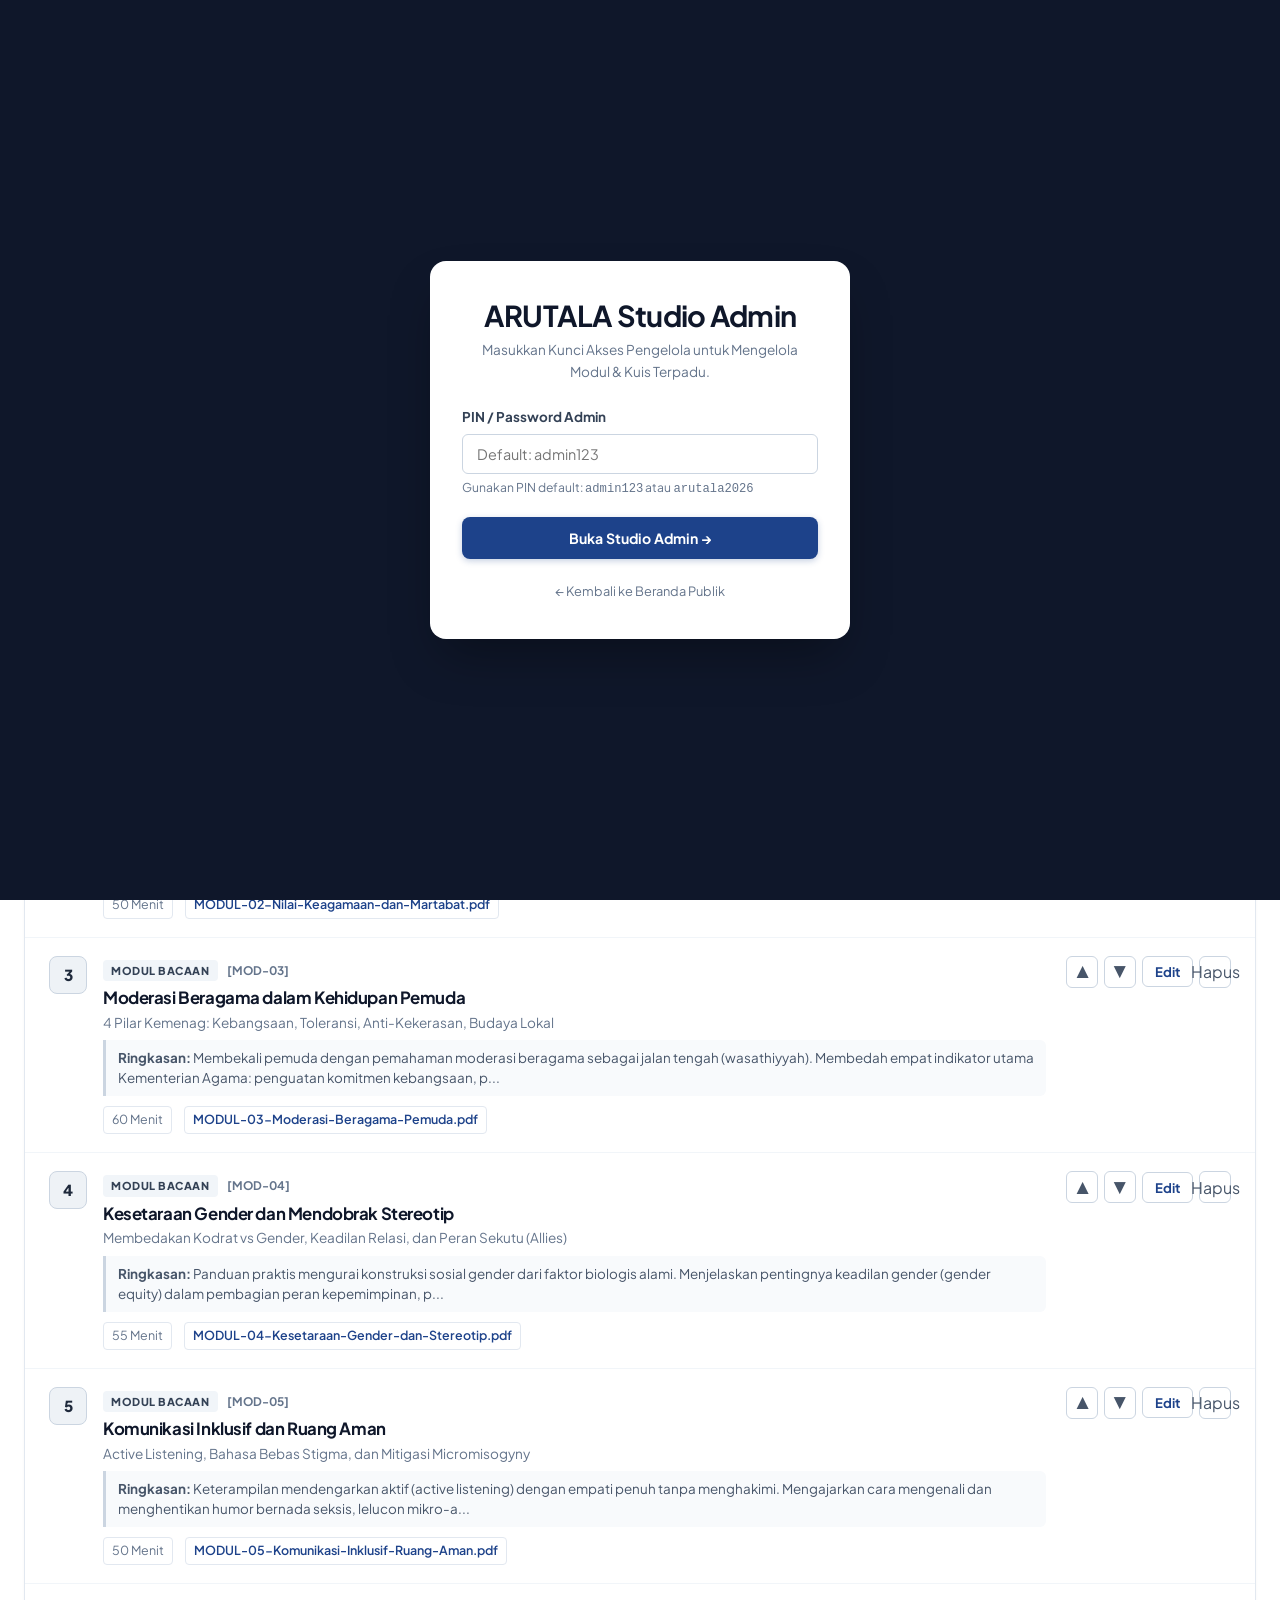
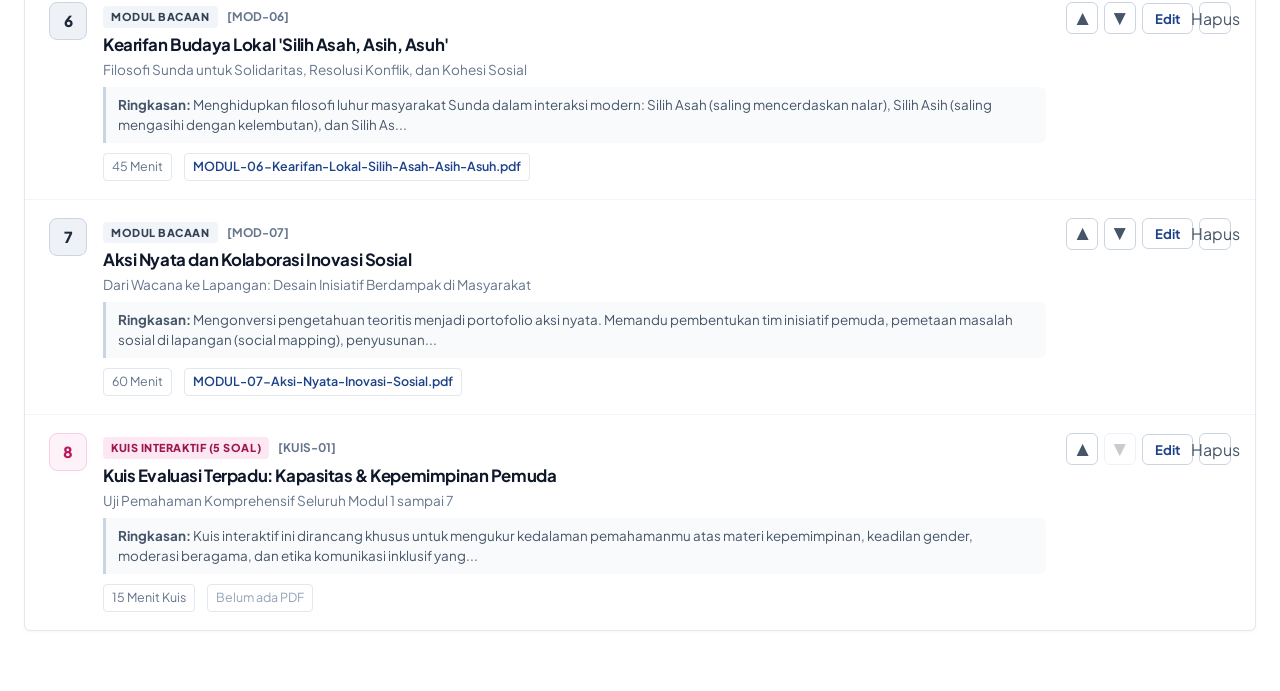
==== commit ad73a670: "feat: implement signature wave ribbon dividers across all pillars and clean character encoding" ====
--- a/admin.html
+++ b/admin.html
@@ -1,10 +1,10 @@
-﻿<!DOCTYPE html>
+<!DOCTYPE html>
 <html lang="id">
 
 <head>
   <meta charset="UTF-8">
   <meta name="viewport" content="width=device-width, initial-scale=1.0">
-  <title>Admin Studio LMS â€” ARUTALA | Akses Ruang Tumbuh Aman, Layak &amp; Adil</title>
+  <title>Admin Studio LMS - ARUTALA | Akses Ruang Tumbuh Aman, Layak &amp; Adil</title>
 
   <!-- Google Fonts: Plus Jakarta Sans -->
   <link rel="preconnect" href="https://fonts.googleapis.com">
@@ -1214,7 +1214,7 @@
           <div class="admin-form-group">
             <label for="field-nuansa-video-name">Judul Video Edukasi *</label>
             <input type="text" id="field-nuansa-video-name" class="admin-form-control"
-              placeholder="Contoh: Moderat Sejak Dini â€” Menjalin Harmoni &amp; Kesetaraan Hakiki" required>
+              placeholder="Contoh: Moderat Sejak Dini - Menjalin Harmoni &amp; Kesetaraan Hakiki" required>
           </div>
 
           <div class="admin-form-row">
--- a/css/style.css
+++ b/css/style.css
@@ -84,10 +84,9 @@
   --shadow-card-hover: 0 10px 24px rgba(47, 79, 135, 0.08);
   --shadow-soft: 0 4px 20px rgba(47, 79, 135, 0.06);
 
-  /* Soft Mesh Pastel Gradient */
-  --mesh-gradient: radial-gradient(circle at 15% 15%, rgba(47, 79, 135, 0.14), transparent 50%),
-                   radial-gradient(circle at 85% 25%, rgba(137, 187, 238, 0.28), transparent 55%),
-                   radial-gradient(circle at 25% 85%, rgba(255, 100, 197, 0.18), transparent 55%),
+  /* Soft Mesh Clean Gradient */
+  --mesh-gradient: radial-gradient(circle at 15% 15%, rgba(47, 79, 135, 0.10), transparent 50%),
+                   radial-gradient(circle at 85% 25%, rgba(137, 187, 238, 0.20), transparent 55%),
                    #F8FAFC;
 
   --transition-normal: 0.2s cubic-bezier(0.16, 1, 0.3, 1);
@@ -150,7 +149,6 @@
 body[data-theme="bento"] .hero-section {
   background: radial-gradient(circle at 85% 15%, rgba(138, 188, 238, 0.15), transparent 45%),
     radial-gradient(circle at 10% 80%, rgba(102, 187, 106, 0.1), transparent 40%),
-    radial-gradient(circle at 50% 50%, rgba(255, 100, 197, 0.06), transparent 60%),
     #FFFFFF;
 }
 
@@ -252,8 +250,7 @@
 }
 
 body[data-theme="playful"] .hero-section {
-  background: radial-gradient(circle at 10% 20%, rgba(255, 100, 197, 0.08) 0%, transparent 25%),
-    radial-gradient(circle at 90% 80%, rgba(138, 188, 238, 0.15) 0%, transparent 35%),
+  background: radial-gradient(circle at 90% 80%, rgba(138, 188, 238, 0.15) 0%, transparent 35%),
     #FFFFFF;
 }
 
@@ -884,6 +881,426 @@
   gap: 20px;
 }
 
+/* ==========================================================================
+   SIKLUS TRANSFORMASI PEMUDA ARUTALA (MODERN 4-PILAR EDITORIAL GRID / MOBILE KOLASE)
+   Laptop: Grid 4 Kolom Luas & Megah (Spacious & Full-Width 4 Columns)
+   Tablet: Grid 2 Kolom Seimbang
+   Mobile (HP): Kolase 1 Baris Horizontal Scroll-Snap (Seamless Swipe Track)
+   ========================================================================== */
+
+.cycle-carousel {
+  position: relative;
+  width: 100%;
+  max-width: 1240px;
+  margin: 0 auto;
+}
+
+/* Grid 4 Kolom Luas di Laptop/Desktop */
+.cycle-carousel-track {
+  display: grid;
+  grid-template-columns: repeat(4, 1fr);
+  gap: 22px;
+  width: 100%;
+  padding: 8px 0 16px;
+}
+
+/* Kartu Siklus Mewah, Modern & Berwarna Sesuai Palet (Tidak Putih Polos) */
+.cycle-slide {
+  position: relative;
+  display: flex;
+  flex-direction: column;
+  justify-content: space-between;
+  border-radius: 18px;
+  overflow: hidden;
+  box-shadow: 0 6px 20px rgba(15, 23, 42, 0.06);
+  transition: transform 0.28s cubic-bezier(0.16, 1, 0.3, 1), box-shadow 0.28s ease, border-color 0.28s ease;
+}
+
+.cycle-slide:hover {
+  transform: translateY(-6px);
+  box-shadow: 0 16px 36px rgba(15, 23, 42, 0.12);
+}
+
+/* Background Kartu Menggunakan Palet Warna (Bukan Putih Polos) & Border Sesuai Palet */
+.cycle-slide-navy {
+  background: #EEF4FB !important;
+  border: 1.5px solid rgba(47, 79, 135, 0.28) !important;
+}
+.cycle-slide-green {
+  background: #EAF7EE !important;
+  border: 1.5px solid rgba(102, 187, 106, 0.38) !important;
+}
+.cycle-slide-sky {
+  background: #EAF4FD !important;
+  border: 1.5px solid rgba(137, 187, 238, 0.55) !important;
+}
+.cycle-slide-pink {
+  background: #FDEBF6 !important;
+  border: 1.5px solid rgba(255, 100, 197, 0.38) !important;
+}
+
+/* Garis Aksen Warna Menonjol di Bagian Atas Tiap Kartu */
+.cycle-slide::before {
+  content: '';
+  position: absolute;
+  top: 0;
+  left: 0;
+  right: 0;
+  height: 5px;
+  z-index: 5;
+}
+
+.cycle-slide-navy::before  { background: linear-gradient(90deg, #2F4F87 0%, #3E69B5 100%); }
+.cycle-slide-green::before { background: linear-gradient(90deg, #66BB6A 0%, #43A047 100%); }
+.cycle-slide-sky::before   { background: linear-gradient(90deg, #89BBEE 0%, #5B9FE6 100%); }
+.cycle-slide-pink::before  { background: linear-gradient(90deg, #FF64C5 0%, #E83F9F 100%); }
+
+.cycle-slide-navy:hover  { border-color: #2F4F87 !important; }
+.cycle-slide-green:hover { border-color: #66BB6A !important; }
+.cycle-slide-sky:hover   { border-color: #89BBEE !important; }
+.cycle-slide-pink:hover  { border-color: #FF64C5 !important; }
+
+/* Bagian Media Foto Nyata */
+.cycle-slide-media {
+  position: relative;
+  height: 205px;
+  overflow: hidden;
+}
+
+.cycle-slide-media img {
+  width: 100%;
+  height: 100%;
+  object-fit: cover;
+  display: block;
+  transition: transform 0.45s ease;
+}
+
+.cycle-slide:hover .cycle-slide-media img {
+  transform: scale(1.06);
+}
+
+.cycle-slide-media-overlay {
+  position: absolute;
+  inset: 0;
+  background: linear-gradient(180deg, rgba(15, 23, 42, 0.12) 0%, rgba(15, 23, 42, 0.4) 45%, rgba(15, 23, 42, 0.92) 100%);
+  z-index: 1;
+}
+
+/* Badge Nomor Tahap - Warna Menonjol & Tegas */
+.cycle-slide-step {
+  position: absolute;
+  top: 14px;
+  left: 14px;
+  z-index: 3;
+  width: 36px;
+  height: 36px;
+  border-radius: 10px;
+  display: inline-flex;
+  align-items: center;
+  justify-content: center;
+  font-family: var(--font-heading);
+  font-weight: 800;
+  font-size: 0.88rem;
+  box-shadow: 0 4px 12px rgba(0, 0, 0, 0.25);
+}
+
+.cycle-slide-navy .cycle-slide-step  { background: #2F4F87; color: #FFFFFF; }
+.cycle-slide-green .cycle-slide-step { background: #66BB6A; color: #FFFFFF; }
+.cycle-slide-sky .cycle-slide-step   { background: #89BBEE; color: #0F172A; font-weight: 900; }
+.cycle-slide-pink .cycle-slide-step  { background: #FF64C5; color: #FFFFFF; }
+
+/* Judul Tahap di Bawah Foto */
+.cycle-slide-overlay-title {
+  position: absolute;
+  left: 16px;
+  right: 16px;
+  bottom: 14px;
+  z-index: 3;
+  margin: 0;
+  color: #FFFFFF !important;
+  font-family: var(--font-heading);
+  font-size: 1.05rem;
+  font-weight: 800 !important;
+  line-height: 1.3;
+  text-shadow: 0 2px 8px rgba(0, 0, 0, 0.7);
+}
+
+/* Badan Kartu */
+.cycle-slide-body {
+  padding: 18px 18px 20px;
+  display: flex;
+  flex-direction: column;
+  justify-content: space-between;
+  flex-grow: 1;
+}
+
+.cycle-slide-body p {
+  margin: 0 0 18px;
+  color: #1E293B !important;
+  font-size: 0.88rem;
+  font-weight: 500;
+  line-height: 1.6;
+}
+
+/* Tombol Aksi "Pelajari Selengkapnya" - Solid Berwarna Sesuai Palet */
+.cycle-slide-more {
+  display: inline-flex;
+  align-items: center;
+  justify-content: space-between;
+  width: 100%;
+  padding: 10px 16px;
+  border-radius: 10px;
+  font-family: var(--font-heading);
+  font-weight: 700;
+  font-size: 0.84rem;
+  text-decoration: none !important;
+  transition: all 0.22s ease;
+  margin-top: auto;
+}
+
+.cycle-slide-more svg {
+  transition: transform 0.22s ease;
+}
+
+.cycle-slide-more:hover svg {
+  transform: translateX(4px);
+}
+
+.cycle-slide-navy .cycle-slide-more  {
+  background: #2F4F87 !important;
+  color: #FFFFFF !important;
+  border: 1px solid #2F4F87 !important;
+  box-shadow: 0 4px 12px rgba(47, 79, 135, 0.25);
+}
+.cycle-slide-navy .cycle-slide-more:hover  {
+  background: #243E6B !important;
+  box-shadow: 0 6px 16px rgba(47, 79, 135, 0.35);
+  transform: translateY(-2px);
+}
+
+.cycle-slide-green .cycle-slide-more {
+  background: #2E7D32 !important;
+  color: #FFFFFF !important;
+  border: 1px solid #2E7D32 !important;
+  box-shadow: 0 4px 12px rgba(46, 125, 50, 0.25);
+}
+.cycle-slide-green .cycle-slide-more:hover {
+  background: #1B5E20 !important;
+  box-shadow: 0 6px 16px rgba(46, 125, 50, 0.35);
+  transform: translateY(-2px);
+}
+
+.cycle-slide-sky .cycle-slide-more   {
+  background: #0284C7 !important;
+  color: #FFFFFF !important;
+  border: 1px solid #0284C7 !important;
+  box-shadow: 0 4px 12px rgba(2, 132, 199, 0.25);
+}
+.cycle-slide-sky .cycle-slide-more:hover   {
+  background: #0369A1 !important;
+  box-shadow: 0 6px 16px rgba(2, 132, 199, 0.35);
+  transform: translateY(-2px);
+}
+
+.cycle-slide-pink .cycle-slide-more  {
+  background: #D81B60 !important;
+  color: #FFFFFF !important;
+  border: 1px solid #D81B60 !important;
+  box-shadow: 0 4px 12px rgba(216, 27, 96, 0.25);
+}
+.cycle-slide-pink .cycle-slide-more:hover  {
+  background: #BE185D !important;
+  box-shadow: 0 6px 16px rgba(216, 27, 96, 0.35);
+  transform: translateY(-2px);
+}
+
+/* Tombol Panah & Dots Default Hidden di Laptop */
+.cycle-carousel-arrow {
+  display: none !important;
+}
+
+.cycle-carousel-dots {
+  display: none !important;
+}
+
+/* Tablet (769px - 992px) */
+@media (min-width: 769px) and (max-width: 992px) {
+  .cycle-carousel-track {
+    grid-template-columns: repeat(2, 1fr) !important;
+    gap: 18px;
+  }
+}
+
+/* Mobile (HP): Kolase 1 Baris Horizontal Scroll-Snap */
+@media (max-width: 768px) {
+  .cycle-carousel-track {
+    display: flex !important;
+    flex-direction: row !important;
+    flex-wrap: nowrap !important;
+    overflow-x: auto !important;
+    overflow-y: hidden !important;
+    scroll-snap-type: x mandatory !important;
+    -webkit-overflow-scrolling: touch !important;
+    gap: 14px !important;
+    padding: 8px calc((100% - min(82vw, 290px)) / 2) 18px !important;
+    margin-left: -16px !important;
+    margin-right: -16px !important;
+    scroll-padding: 0 calc((100% - min(82vw, 290px)) / 2) !important;
+    scrollbar-width: none !important;
+    cursor: grab;
+  }
+
+  .cycle-carousel-track::-webkit-scrollbar {
+    display: none !important;
+  }
+
+  .cycle-slide {
+    flex: 0 0 min(82vw, 290px) !important;
+    width: min(82vw, 290px) !important;
+    max-width: 290px !important;
+    scroll-snap-align: center !important;
+    scroll-snap-stop: always !important;
+    border-radius: 16px !important;
+  }
+
+  .cycle-slide-media {
+    height: 190px !important;
+  }
+
+  .cycle-slide-overlay-title {
+    font-size: 1rem !important;
+  }
+
+  /* Tampilkan Dots Navigasi pada Mobile */
+  .cycle-carousel-dots {
+    display: flex !important;
+    justify-content: center !important;
+    gap: 7px !important;
+    margin-top: 10px !important;
+  }
+
+  .cycle-dot {
+    width: 8px !important;
+    height: 8px !important;
+    border: none !important;
+    border-radius: 999px !important;
+    background: #CBD5E1 !important;
+    padding: 0 !important;
+    cursor: pointer !important;
+    transition: width 0.25s ease, background 0.25s ease !important;
+  }
+
+  .cycle-dot.active {
+    width: 22px !important;
+    background: #2F4F87 !important;
+  }
+}
+
+/* ==========================================================================
+   ARUTALA WAVE DIVIDER (PEMISAH SECTION DINAMIS DENGAN PALET 4 WARNA)
+   Pemisah Gelombang Pita Organik Elegan Antara Siklus Pemuda & Artikel Opini
+   ========================================================================== */
+.arutala-wave-divider {
+  position: relative;
+  width: 100%;
+  overflow: hidden;
+  line-height: 0;
+  margin: 0;
+  padding: 0;
+  background: #FAFCFF;
+  display: block;
+  z-index: 2;
+  pointer-events: none;
+}
+
+.arutala-wave-divider svg {
+  display: block;
+  width: 100%;
+  height: 125px;
+  vertical-align: bottom;
+}
+
+@media (max-width: 992px) {
+  .arutala-wave-divider svg {
+    height: 95px;
+  }
+}
+
+@media (max-width: 768px) {
+  .arutala-wave-divider svg {
+    height: 70px;
+  }
+}
+
+/* Varian Pemisah Gelombang Organik untuk Halaman Pilar KARSA */
+.arutala-wave-divider.wave-divider-karsa {
+  background: #E2EDFA;
+  margin-top: -1px;
+  margin-bottom: -1px;
+}
+
+.wave-divider-karsa svg {
+  height: 110px;
+}
+
+@media (max-width: 992px) {
+  .wave-divider-karsa svg {
+    height: 85px;
+  }
+}
+
+@media (max-width: 768px) {
+  .wave-divider-karsa svg {
+    height: 60px;
+  }
+}
+
+/* Varian Pemisah Gelombang Organik untuk Halaman Pilar NUANSA */
+.arutala-wave-divider.wave-divider-nuansa {
+  background: #DCFCE7;
+  margin-top: -1px;
+  margin-bottom: -1px;
+}
+.wave-divider-nuansa svg {
+  height: 110px;
+}
+
+/* Varian Pemisah Gelombang Organik untuk Halaman Pilar TEMARA */
+.arutala-wave-divider.wave-divider-temara {
+  background: #E0F2FE;
+  margin-top: -1px;
+  margin-bottom: -1px;
+}
+.wave-divider-temara svg {
+  height: 110px;
+}
+
+/* Varian Pemisah Gelombang Organik untuk Halaman Pilar AKSARA */
+.arutala-wave-divider.wave-divider-aksara {
+  background: #FCE7F3;
+  margin-top: -1px;
+  margin-bottom: -1px;
+}
+.wave-divider-aksara svg {
+  height: 110px;
+}
+
+@media (max-width: 992px) {
+  .wave-divider-nuansa svg,
+  .wave-divider-temara svg,
+  .wave-divider-aksara svg {
+    height: 85px;
+  }
+}
+
+@media (max-width: 768px) {
+  .wave-divider-nuansa svg,
+  .wave-divider-temara svg,
+  .wave-divider-aksara svg {
+    height: 60px;
+  }
+}
+
 .cycle-box-card {
   background: #FFFFFF;
   border: 1px solid var(--border);
@@ -1297,9 +1714,9 @@
 }
 
 .filter-btn[data-category="bersuara"].active {
-  background: #FF64C5;
-  border-color: #FF64C5;
-  box-shadow: 0 3px 10px rgba(255, 100, 197, 0.3);
+  background: #E11D48;
+  border-color: #E11D48;
+  box-shadow: 0 2px 6px rgba(225, 29, 72, 0.2);
 }
 
 .filter-btn[data-category="berdaya"].active {
@@ -6316,13 +6733,7 @@
   }
 
   .uss-brand-sub {
-    font-family: 'Plus Jakarta Sans', sans-serif !important;
-    font-size: 0.65rem !important;
-    font-weight: 800 !important;
-    letter-spacing: 0.16em !important;
-    color: #2F4F87 !important;
-    text-transform: uppercase !important;
-    margin-top: 3px;
+    display: none !important;
   }
 
   /* Quick Search Bar */
@@ -6952,7 +7363,7 @@
   .uss-feed-section {
     background: #FFFFFF !important;
     border-bottom: 1px solid #E2E8F0 !important;
-    padding: 84px 0 !important;
+    padding: 44px 0 84px !important;
   }
 
   .uss-feed-controls {
@@ -7244,15 +7655,12 @@
   /* 6. SIKLUS PEMUDA & 4 PILAR NILAI (SOFT MESH PASTEL TINT) */
   #siklus-pemuda {
     background: #FAFCFF !important;
-    border-bottom: 1px solid #E2E8F0 !important;
-    padding: 84px 0 !important;
+    border-bottom: none !important;
+    padding: 80px 0 20px !important;
   }
 
   .cycle-box-card {
-    background: radial-gradient(circle at 15% 15%, rgba(47, 79, 135, 0.06), transparent 50%),
-                radial-gradient(circle at 85% 25%, rgba(137, 187, 238, 0.16), transparent 55%),
-                radial-gradient(circle at 25% 85%, rgba(255, 100, 197, 0.08), transparent 55%),
-                #FFFFFF !important;
+    background: #FFFFFF !important;
     border: 1px solid #E2E8F0 !important;
     border-radius: 6px !important;
     box-shadow: 0 4px 20px rgba(47, 79, 135, 0.05) !important;
@@ -7433,7 +7841,7 @@
     background: linear-gradient(135deg, #2F4F87 0%, #5B86C5 55%, #89BBEE 100%) !important;
     border: 1px solid rgba(255, 255, 255, 0.25) !important;
     border-radius: 6px !important;
-    box-shadow: 0 10px 30px rgba(47, 79, 135, 0.16), 0 0 50px rgba(255, 100, 197, 0.12) !important;
+    box-shadow: 0 10px 30px rgba(47, 79, 135, 0.16) !important;
     text-align: left !important;
     padding: 48px !important;
     color: #FFFFFF !important;
@@ -7589,10 +7997,7 @@
 
   /* Header/Box ringkasan Transparansi Dana (Soft Mesh Gradient) */
   .donation-transparency-card {
-    background: radial-gradient(circle at 15% 15%, rgba(47, 79, 135, 0.14), transparent 50%),
-                radial-gradient(circle at 85% 25%, rgba(137, 187, 238, 0.28), transparent 55%),
-                radial-gradient(circle at 25% 85%, rgba(255, 100, 197, 0.18), transparent 55%),
-                #F8FAFC !important;
+    background: #F8FAFC !important;
     border: 1px solid #E2E8F0 !important;
     border-radius: 6px !important;
     box-shadow: 0 4px 20px rgba(47, 79, 135, 0.05) !important;
@@ -7643,10 +8048,7 @@
   }
 
   .donation-progress-wrap {
-    background: radial-gradient(circle at 15% 15%, rgba(47, 79, 135, 0.1), transparent 50%),
-                radial-gradient(circle at 85% 25%, rgba(137, 187, 238, 0.2), transparent 55%),
-                radial-gradient(circle at 25% 85%, rgba(255, 100, 197, 0.14), transparent 55%),
-                #F8FAFC !important;
+    background: #F8FAFC !important;
     border: 1px solid #E2E8F0 !important;
     border-radius: 6px !important;
     box-shadow: 0 2px 10px rgba(47, 79, 135, 0.04) !important;
@@ -9553,23 +9955,24 @@
   flex-wrap: wrap;
 }
 
-/* 4 KARTU BESAR KATEGORI GRID */
+/* 4 KARTU KATEGORI PILAR LITERASI (COMPACT, SLEEK & SESUAI 4 PALET ARUTALA) */
 .portal-4-pillars-grid {
   display: grid;
-  grid-template-columns: repeat(2, 1fr);
-  gap: 24px;
-  margin-bottom: 50px;
+  grid-template-columns: repeat(4, 1fr);
+  gap: 16px;
+  margin-bottom: 38px;
 }
 
 .pillar-big-card {
   background: #FFFFFF;
-  border: 1.5px solid #E2E8F0;
-  border-radius: 18px;
-  padding: 32px 28px 26px;
-  box-shadow: 0 4px 18px rgba(15, 23, 42, 0.04);
+  border: 1px solid #E2E8F0;
+  border-radius: 14px;
+  padding: 20px 18px 18px;
+  box-shadow: 0 4px 16px rgba(15, 23, 42, 0.04);
   display: flex;
   flex-direction: column;
-  transition: all 0.22s ease;
+  justify-content: space-between;
+  transition: transform 0.22s cubic-bezier(0.16, 1, 0.3, 1), box-shadow 0.22s ease, border-color 0.22s ease;
   position: relative;
   cursor: pointer;
   text-decoration: none;
@@ -9577,116 +9980,123 @@
 }
 
 .pillar-big-card:hover {
-  transform: translateY(-5px);
-  box-shadow: 0 16px 36px -4px rgba(15, 23, 42, 0.1);
-  border-color: #CBD5E1;
-}
-
-.pillar-big-card.card-theme-moderasi {
-  border-top: 5px solid #10B981;
-}
-.pillar-big-card.card-theme-kesetaraan {
-  border-top: 5px solid #FF64C5;
-}
-.pillar-big-card.card-theme-budaya {
-  border-top: 5px solid #0284C7;
-}
-.pillar-big-card.card-theme-sosial {
-  border-top: 5px solid #F59E0B;
-}
+  transform: translateY(-4px);
+  box-shadow: 0 12px 28px -4px rgba(15, 23, 42, 0.1);
+}
+
+/* 4 Palet Resmi ARUTALA: Fresh Green, Pink, Sky Blue, Deep Navy */
+.pillar-big-card.card-theme-moderasi  { border-top: 4px solid #66BB6A; }
+.pillar-big-card.card-theme-kesetaraan { border-top: 4px solid #FF64C5; }
+.pillar-big-card.card-theme-budaya     { border-top: 4px solid #89BBEE; }
+.pillar-big-card.card-theme-sosial     { border-top: 4px solid #2F4F87; }
+
+.pillar-big-card.card-theme-moderasi:hover  { border-color: #66BB6A; }
+.pillar-big-card.card-theme-kesetaraan:hover { border-color: #FF64C5; }
+.pillar-big-card.card-theme-budaya:hover     { border-color: #89BBEE; }
+.pillar-big-card.card-theme-sosial:hover     { border-color: #2F4F87; }
 
 .pillar-card-badge-row {
   display: flex;
   align-items: center;
   justify-content: space-between;
-  margin-bottom: 14px;
+  margin-bottom: 10px;
 }
 
 .pillar-theme-badge {
+  font-size: 0.65rem;
+  font-weight: 800;
+  letter-spacing: 0.05em;
+  text-transform: uppercase;
+  padding: 3px 8px;
+  border-radius: 6px;
+}
+
+.badge-moderasi  { background: #F0FDF4; color: #166534; border: 1px solid rgba(102, 187, 106, 0.3); }
+.badge-kesetaraan { background: #FFF0F9; color: #BE185D; border: 1px solid rgba(255, 100, 197, 0.3); }
+.badge-budaya    { background: #F0F7FF; color: #0284C7; border: 1px solid rgba(137, 187, 238, 0.45); }
+.badge-sosial    { background: #EEF3FA; color: #2F4F87; border: 1px solid rgba(47, 79, 135, 0.25); }
+
+.pillar-card-count {
   font-size: 0.72rem;
+  font-weight: 700;
+  color: #64748B;
+}
+
+.pillar-big-title {
+  font-family: var(--font-heading);
+  font-size: 1.15rem;
   font-weight: 800;
-  letter-spacing: 0.06em;
-  text-transform: uppercase;
-  padding: 4px 12px;
-  border-radius: 6px;
-}
-
-.badge-moderasi { background: #ECFDF5; color: #059669; }
-.badge-kesetaraan { background: #FDF2F8; color: #BE185D; }
-.badge-budaya { background: #F0F9FF; color: #0284C7; }
-.badge-sosial { background: #FFFBEB; color: #D97706; }
-
-.pillar-card-count {
+  color: #0F172A;
+  margin: 0 0 2px;
+  line-height: 1.25;
+}
+
+.pillar-big-subtitle {
   font-size: 0.78rem;
   font-weight: 700;
-  color: #64748B;
-}
-
-.pillar-big-title {
-  font-family: var(--font-heading);
-  font-size: 1.4rem;
-  font-weight: 800;
-  color: #0F172A;
-  margin: 0 0 6px;
-  line-height: 1.3;
-}
-
-.pillar-big-subtitle {
-  font-size: 0.92rem;
-  font-weight: 700;
-  color: #2F4F87;
-  margin-bottom: 12px;
-}
+  margin-bottom: 8px;
+  line-height: 1.35;
+}
+
+.card-theme-moderasi .pillar-big-subtitle  { color: #166534; }
+.card-theme-kesetaraan .pillar-big-subtitle { color: #BE185D; }
+.card-theme-budaya .pillar-big-subtitle     { color: #0284C7; }
+.card-theme-sosial .pillar-big-subtitle     { color: #2F4F87; }
 
 .pillar-big-desc {
-  font-size: 0.92rem;
+  font-size: 0.82rem;
   color: #475569;
-  line-height: 1.62;
-  margin: 0 0 18px;
+  line-height: 1.5;
+  margin: 0 0 12px;
   flex: 1;
+  display: -webkit-box;
+  -webkit-line-clamp: 3;
+  -webkit-box-orient: vertical;
+  overflow: hidden;
 }
 
 .pillar-big-features {
   display: flex;
   flex-wrap: wrap;
-  gap: 8px;
-  margin-bottom: 22px;
+  gap: 5px;
+  margin-bottom: 14px;
 }
 
 .pillar-big-feat-chip {
-  font-size: 0.75rem;
+  font-size: 0.68rem;
   font-weight: 600;
-  padding: 4px 10px;
-  border-radius: 6px;
+  padding: 2px 7px;
+  border-radius: 5px;
   background: #F8FAFC;
   border: 1px solid #E2E8F0;
   color: #334155;
+  white-space: nowrap;
 }
 
 .pillar-big-btn {
   display: inline-flex;
   align-items: center;
   justify-content: space-between;
-  padding: 11px 18px;
-  border-radius: 10px;
+  padding: 8px 14px;
+  border-radius: 8px;
   font-weight: 700;
-  font-size: 0.88rem;
+  font-size: 0.80rem;
   text-decoration: none;
-  transition: all 0.18s ease;
+  transition: all 0.2s ease;
   margin-top: auto;
 }
 
-.btn-card-moderasi { background: #10B981; color: #FFFFFF; }
-.btn-card-moderasi:hover { background: #059669; }
+.btn-card-moderasi  { background: #66BB6A; color: #FFFFFF; }
+.btn-card-moderasi:hover  { background: #55A859; box-shadow: 0 4px 12px rgba(102, 187, 106, 0.3); }
 
 .btn-card-kesetaraan { background: #FF64C5; color: #FFFFFF; }
-.btn-card-kesetaraan:hover { background: #DB2777; }
-
-.btn-card-budaya { background: #0284C7; color: #FFFFFF; }
-.btn-card-budaya:hover { background: #0369A1; }
-
-.btn-card-sosial { background: #F59E0B; color: #FFFFFF; }
-.btn-card-sosial:hover { background: #D97706; }
+.btn-card-kesetaraan:hover { background: #E83F9F; box-shadow: 0 4px 12px rgba(255, 100, 197, 0.3); }
+
+.btn-card-budaya    { background: #89BBEE; color: #0F172A; font-weight: 800; }
+.btn-card-budaya:hover    { background: #75A7DC; box-shadow: 0 4px 12px rgba(137, 187, 238, 0.35); }
+
+.btn-card-sosial    { background: #2F4F87; color: #FFFFFF; }
+.btn-card-sosial:hover    { background: #243E6B; box-shadow: 0 4px 12px rgba(47, 79, 135, 0.3); }
 
 /* FEED ARTIKEL LIST */
 .portal-feed-header-bar {
@@ -9720,16 +10130,21 @@
   gap: 24px;
 }
 
-@media (max-width: 992px) {
+@media (max-width: 1024px) {
+  .portal-4-pillars-grid {
+    grid-template-columns: repeat(2, 1fr);
+    gap: 14px;
+  }
+  .portal-articles-grid {
+    grid-template-columns: repeat(2, 1fr);
+  }
+}
+
+@media (max-width: 640px) {
   .portal-4-pillars-grid {
     grid-template-columns: 1fr;
-  }
-  .portal-articles-grid {
-    grid-template-columns: repeat(2, 1fr);
-  }
-}
-
-@media (max-width: 640px) {
+    gap: 12px;
+  }
   .portal-articles-grid {
     grid-template-columns: 1fr;
   }
@@ -9738,6 +10153,137 @@
   }
 }
 
+/* ==========================================================================
+   ARUTALA FULL-WIDTH STANDALONE PDF VIEWER
+   ========================================================================== */
+.lms-pdf-standalone-container {
+  max-width: 1140px;
+  margin: 0 auto;
+  background: #FFFFFF;
+  border: 1px solid #E2E8F0;
+  border-radius: 16px;
+  box-shadow: 0 10px 30px rgba(15, 23, 42, 0.06);
+  overflow: hidden;
+}
+
+.lms-pdf-header-card {
+  padding: 24px 28px;
+  background: #FFFFFF;
+  border-bottom: 1px solid #E2E8F0;
+  display: flex;
+  align-items: center;
+  justify-content: space-between;
+  gap: 20px;
+  flex-wrap: wrap;
+}
+
+.lms-pdf-header-info {
+  flex: 1;
+  min-width: 280px;
+}
+
+.lms-pdf-header-info h2 {
+  font-family: var(--font-heading);
+  font-size: 1.65rem;
+  font-weight: 800;
+  color: #0F172A;
+  margin: 8px 0 4px;
+  letter-spacing: -0.02em;
+}
+
+.lms-pdf-header-info p {
+  color: #64748B;
+  font-size: 0.92rem;
+  margin-bottom: 0;
+  line-height: 1.5;
+}
+
+.lms-pdf-header-actions {
+  display: flex;
+  align-items: center;
+  gap: 10px;
+  flex-wrap: wrap;
+}
+
+.btn-pdf-action {
+  display: inline-flex;
+  align-items: center;
+  gap: 6px;
+  padding: 9px 18px;
+  font-size: 0.84rem;
+  font-weight: 700;
+  border-radius: 8px;
+  text-decoration: none;
+  transition: all 0.2s ease;
+  cursor: pointer;
+  border: 1px solid #CBD5E1;
+  background: #F8FAFC;
+  color: #0F172A;
+}
+
+.btn-pdf-action:hover {
+  background: #F1F5F9;
+  border-color: #94A3B8;
+  transform: translateY(-1px);
+}
+
+.btn-pdf-action.btn-pdf-primary {
+  background: #2F4F87;
+  border-color: #2F4F87;
+  color: #FFFFFF;
+  box-shadow: 0 4px 12px rgba(47, 79, 135, 0.2);
+}
+
+.btn-pdf-action.btn-pdf-primary:hover {
+  filter: brightness(1.1);
+  color: #FFFFFF;
+}
+
+.lms-pdf-viewer-frame-box {
+  position: relative;
+  width: 100%;
+  height: 800px;
+  max-height: 82vh;
+  background: #F8FAFC;
+}
+
+.lms-standalone-pdf-frame {
+  width: 100%;
+  height: 100%;
+  border: none;
+  display: block;
+  background: #FFFFFF;
+}
+
+/* Fullscreen mode for the PDF frame box */
+.lms-pdf-viewer-frame-box:fullscreen {
+  width: 100vw;
+  height: 100vh;
+  max-height: 100vh;
+  background: #000;
+}
+.lms-pdf-viewer-frame-box:-webkit-full-screen {
+  width: 100vw;
+  height: 100vh;
+  max-height: 100vh;
+}
+
+@media (max-width: 768px) {
+  .lms-pdf-header-card {
+    padding: 18px 16px;
+  }
+  .lms-pdf-header-info h2 {
+    font-size: 1.35rem;
+  }
+  .lms-pdf-header-actions {
+    width: 100%;
+    justify-content: flex-start;
+  }
+  .lms-pdf-viewer-frame-box {
+    height: 560px;
+  }
+}
+
 
 
 
--- a/css/vibrant.css
+++ b/css/vibrant.css
@@ -1,17 +1,17 @@
 /* ==========================================================================
-   ARUTALA VIBRANT REBRANDING LAYER v1.0
-   Cheerful / Playful / Vibrant - Focus on GRADIENTS
-   Palette: Navy #2F4F87 | Pink #FF64C5 | Sky #8ABCEE | Green #66BB6A
-   OVERRIDE ONLY: CSS/Styling - no layout/structure changes.
+   ARUTALA REBRANDING LAYER
+   Dominan Putih & Slate Dark | Tombol Utama: Biru Tua #2F4F87
+   Aksen Bersih & Segar: Sky Blue #38BDF8 / #8ABCEE | Green #66BB6A
+   Bersih, Elegan, Bebas Pendaran Pink & Cahaya Berlebihan
    ========================================================================== */
 :root {
-  --grad-primary:      linear-gradient(135deg, #FF64C5 0%, #8ABCEE 100%);
-  --grad-warm:         linear-gradient(135deg, #FF64C5 0%, #FFB347 100%);
-  --grad-cool:         linear-gradient(135deg, #8ABCEE 0%, #66BB6A 100%);
+  --grad-primary:      linear-gradient(135deg, #2F4F87 0%, #3B82F6 100%);
+  --grad-warm:         linear-gradient(135deg, #F59E0B 0%, #D97706 100%);
+  --grad-cool:         linear-gradient(135deg, #38BDF8 0%, #10B981 100%);
   --grad-hero:         #FFFFFF;
   --grad-section-alt:  #F8FAFC;
-  --grad-cta-solid:    linear-gradient(135deg, #FF64C5 0%, #c044a0 100%);
-  --grad-cta-blue:     linear-gradient(135deg, #8ABCEE 0%, #2F4F87 100%);
+  --grad-cta-solid:    #2F4F87;
+  --grad-cta-blue:     linear-gradient(135deg, #2563EB 0%, #1E40AF 100%);
   --grad-bubble-pink:  transparent;
   --grad-bubble-blue:  transparent;
   --radius-sm:   12px;
@@ -19,14 +19,14 @@
   --radius-lg:   24px;
   --radius-xl:   32px;
   --radius-full: 50px;
-  --shadow-sm:         0 2px 8px rgba(47,79,135,.06);
-  --shadow-md:         0 4px 16px rgba(47,79,135,.08);
-  --shadow-lg:         0 12px 32px rgba(47,79,135,.12);
-  --shadow-xl:         0 20px 48px rgba(47,79,135,.14);
-  --shadow-card-hover: 0 12px 32px rgba(47,79,135,.12);
-  --shadow-blue-pop:   6px 6px 0px #8ABCEE;
-  --transition-normal: 0.28s cubic-bezier(0.34, 1.56, 0.64, 1);
-  --transition-fast:   0.18s ease;
+  --shadow-sm:         0 1px 3px rgba(15, 23, 42, 0.04);
+  --shadow-md:         0 4px 16px rgba(47, 79, 135, 0.07);
+  --shadow-lg:         0 10px 28px rgba(47, 79, 135, 0.09);
+  --shadow-xl:         0 16px 40px rgba(47, 79, 135, 0.11);
+  --shadow-card-hover: 0 10px 24px rgba(47, 79, 135, 0.09);
+  --shadow-blue-pop:   0 4px 16px rgba(47, 79, 135, 0.08);
+  --transition-normal: 0.22s cubic-bezier(0.16, 1, 0.3, 1);
+  --transition-fast:   0.15s ease;
 }
 body {
   background: #FFFFFF !important;
@@ -41,30 +41,28 @@
 }
 /* --- NAVBAR --- */
 .navbar, .uss-header, .main-header-bar, .two-tier-header {
-  background: rgba(255,255,255,0.82) !important;
+  background: #FFFFFF !important;
   backdrop-filter: blur(20px) !important;
   -webkit-backdrop-filter: blur(20px) !important;
-  border-bottom: 1px solid rgba(255,100,197,0.18) !important;
-  box-shadow: 0 4px 24px rgba(255,100,197,0.08) !important;
+  border-bottom: 1px solid #E2E8F0 !important;
+  box-shadow: 0 1px 4px rgba(15, 23, 42, 0.04) !important;
 }
 .sub-header-bar {
-  background: rgba(255,255,255,0.70) !important;
-  backdrop-filter: blur(12px) !important;
-  -webkit-backdrop-filter: blur(12px) !important;
-  border-bottom: 1px solid rgba(138,188,238,0.20) !important;
+  background: #FFFFFF !important;
+  border-bottom: 1px solid #E2E8F0 !important;
 }
 .brand-text h1, .uss-brand-name, .brand-name {
-  background: var(--grad-primary) !important;
-  -webkit-background-clip: text !important;
-  -webkit-text-fill-color: transparent !important;
-  background-clip: text !important;
+  color: #2F4F87 !important;
+  -webkit-text-fill-color: #2F4F87 !important;
+  background: none !important;
+  font-weight: 800 !important;
 }
 .nav-links a, .uss-main-nav a, .main-header-nav a { position: relative; }
 .nav-links a::after, .uss-main-nav a::after, .main-header-nav a::after {
   content: "";
   position: absolute; bottom: -2px; left: 0; right: 0;
   height: 2px;
-  background: var(--grad-primary);
+  background: #2F4F87;
   border-radius: 2px;
   transform: scaleX(0);
   transition: transform 0.22s ease;
@@ -78,207 +76,216 @@
   border-bottom: none !important;
 }
 .uss-hero-photo-card {
-  border: none !important;
-  border-radius: 28px !important;
+  border: 1px solid #E2E8F0 !important;
+  border-radius: 24px !important;
   overflow: hidden !important;
-  box-shadow: var(--shadow-blue-pop) !important;
-  transform: rotate(-1.5deg) !important;
-  transition: transform 0.3s cubic-bezier(0.34,1.56,0.64,1), box-shadow 0.3s ease !important;
+  box-shadow: var(--shadow-md) !important;
+  transform: none !important;
+  transition: transform 0.3s cubic-bezier(0.16, 1, 0.3, 1), box-shadow 0.3s ease !important;
 }
 .uss-hero-photo-card:hover {
-  transform: rotate(0deg) scale(1.02) !important;
-  box-shadow: 8px 8px 0px #FF64C5 !important;
+  transform: translateY(-4px) !important;
+  box-shadow: 0 14px 32px rgba(47, 79, 135, 0.16) !important;
 }
 .uss-badge-kicker {
-  background: var(--grad-primary) !important;
-  -webkit-background-clip: text !important;
-  -webkit-text-fill-color: transparent !important;
-  background-clip: text !important;
-  border: none !important;
+  color: #2F4F87 !important;
+  -webkit-text-fill-color: #2F4F87 !important;
+  background: rgba(47, 79, 135, 0.08) !important;
+  border: 1px solid rgba(47, 79, 135, 0.15) !important;
   font-weight: 800 !important;
-}
-/* --- BUTTONS --- */
+  padding: 4px 14px !important;
+  border-radius: 999px !important;
+}
+/* --- BUTTONS (CLEAN, SOLID, BEBAS KILAT CAHAYA & GLOW PINK) --- */
 .btn-hero-solid-navy, .btn-primary {
-  background: var(--grad-cta-solid) !important;
-  border: none !important;
+  background: #2F4F87 !important;
+  border: 1px solid #2F4F87 !important;
   border-radius: var(--radius-full) !important;
-  box-shadow: 0 6px 20px rgba(255,100,197,0.40) !important;
+  box-shadow: 0 2px 6px rgba(47, 79, 135, 0.18) !important;
   color: #FFFFFF !important;
-  position: relative; overflow: hidden;
-  transition: transform var(--transition-normal), box-shadow 0.22s ease !important;
+  position: relative;
+  overflow: hidden;
+  transition: all 0.2s cubic-bezier(0.16, 1, 0.3, 1) !important;
 }
 .btn-hero-solid-navy:hover, .btn-primary:hover {
-  transform: translateY(-3px) scale(1.04) !important;
-  box-shadow: 0 10px 28px rgba(255,100,197,0.50) !important;
+  background: #243E6B !important;
+  border-color: #243E6B !important;
+  transform: translateY(-2px) !important;
+  box-shadow: 0 5px 16px rgba(47, 79, 135, 0.24) !important;
 }
 .btn-hero-outline-dark, .btn-secondary {
-  background: var(--grad-cta-blue) !important;
-  color: #FFFFFF !important;
-  border: none !important;
+  background: #FFFFFF !important;
+  color: #0F172A !important;
+  border: 1px solid #CBD5E1 !important;
   border-radius: var(--radius-full) !important;
-  box-shadow: 0 6px 20px rgba(138,188,238,0.35) !important;
-  transition: transform var(--transition-normal), box-shadow 0.22s ease !important;
+  box-shadow: 0 1px 3px rgba(0, 0, 0, 0.04) !important;
+  transition: all 0.2s ease !important;
 }
 .btn-hero-outline-dark:hover, .btn-secondary:hover {
-  transform: translateY(-3px) scale(1.04) !important;
-  box-shadow: 0 10px 28px rgba(138,188,238,0.50) !important;
-  color: #FFFFFF !important;
+  background: #F8FAFC !important;
+  border-color: #94A3B8 !important;
+  transform: translateY(-2px) !important;
+  box-shadow: 0 4px 12px rgba(0, 0, 0, 0.06) !important;
+  color: #0F172A !important;
 }
 .btn-outline {
-  border: 2px solid #FF64C5 !important;
-  background: rgba(255,255,255,0.85) !important;
+  border: 1.5px solid #2F4F87 !important;
+  background: #FFFFFF !important;
   color: #2F4F87 !important;
   border-radius: var(--radius-full) !important;
+  transition: all 0.2s ease !important;
 }
 .btn-outline:hover {
-  background: var(--grad-primary) !important;
-  border-color: transparent !important;
+  background: #2F4F87 !important;
   color: #FFFFFF !important;
-  transform: translateY(-2px) scale(1.03) !important;
+  transform: translateY(-2px) !important;
 }
 .btn-write-cta {
-  background: var(--grad-cta-solid) !important;
-  border: none !important;
+  background: #2F4F87 !important;
+  border: 1px solid #2F4F87 !important;
   border-radius: var(--radius-full) !important;
-  box-shadow: 0 4px 16px rgba(255,100,197,0.35) !important;
+  box-shadow: 0 2px 6px rgba(47, 79, 135, 0.18) !important;
+  color: #FFFFFF !important;
+  transition: all 0.2s ease !important;
 }
 .btn-write-cta:hover {
-  transform: translateY(-2px) scale(1.04) !important;
-  box-shadow: 0 8px 24px rgba(255,100,197,0.50) !important;
-}
+  background: #243E6B !important;
+  transform: translateY(-2px) !important;
+  box-shadow: 0 5px 16px rgba(47, 79, 135, 0.24) !important;
+}
+/* Menghilangkan efek garis cahaya/shimmer bergerak di tombol */
 .btn-hero-solid-navy::before, .btn-primary::before, .btn-write-cta::before {
-  content: "";
-  position: absolute; top: 0; left: -75%;
-  width: 60%; height: 100%;
-  background: linear-gradient(120deg, transparent 0%, rgba(255,255,255,.30) 50%, transparent 100%);
-  transform: skewX(-20deg);
-  transition: left 0.55s ease;
-}
-.btn-hero-solid-navy:hover::before, .btn-primary:hover::before, .btn-write-cta:hover::before { left: 140%; }
+  display: none !important;
+  content: none !important;
+}
 /* --- STATS BAR --- */
 .uss-impact-bar, .impact-stats-banner {
-  background: rgba(255,255,255,0.80) !important;
-  backdrop-filter: blur(12px) !important;
-  -webkit-backdrop-filter: blur(12px) !important;
-  border-bottom: none !important;
-  box-shadow: 0 4px 20px rgba(255,100,197,0.08) !important;
+  background: #FFFFFF !important;
+  border-bottom: 1px solid #E2E8F0 !important;
+  box-shadow: 0 2px 8px rgba(0, 0, 0, 0.03) !important;
 }
 .uss-stat-number, .impact-stat-num {
-  background: var(--grad-primary) !important;
-  -webkit-background-clip: text !important;
-  -webkit-text-fill-color: transparent !important;
-  background-clip: text !important;
+  color: #2F4F87 !important;
+  -webkit-text-fill-color: #2F4F87 !important;
+  background: none !important;
   font-weight: 800 !important;
 }
 /* --- CARDS --- */
 .value-card, .article-card, .video-card, .action-card, .reg-card,
 .cycle-box-card, .ed-card, .donation-card, .modul-card, .quiz-card,
 .resource-card, .program-card, .team-card {
-  background: rgba(255,255,255,0.88) !important;
-  backdrop-filter: blur(10px) !important;
-  -webkit-backdrop-filter: blur(10px) !important;
-  border: 1px solid rgba(255,255,255,0.92) !important;
+  background: #FFFFFF !important;
+  border: 1px solid #E2E8F0 !important;
   border-radius: var(--radius-lg) !important;
-  box-shadow: var(--shadow-md) !important;
-  transition: transform var(--transition-normal), box-shadow 0.28s ease, border-color 0.28s ease !important;
+  box-shadow: var(--shadow-sm) !important;
+  transition: transform var(--transition-normal), box-shadow 0.24s ease, border-color 0.24s ease !important;
 }
 .value-card:hover, .article-card:hover, .video-card:hover, .action-card:hover,
 .reg-card:hover, .cycle-box-card:hover, .program-card:hover, .team-card:hover {
-  transform: translateY(-6px) scale(1.025) !important;
+  transform: translateY(-4px) !important;
   box-shadow: var(--shadow-card-hover) !important;
-  border-color: rgba(255,100,197,0.22) !important;
-}
-.val-1 .value-icon { background: linear-gradient(135deg,rgba(255,100,197,.22),rgba(255,100,197,.08)) !important; color: #FF64C5 !important; }
-.val-2 .value-icon { background: linear-gradient(135deg,rgba(102,187,106,.22),rgba(102,187,106,.08)) !important; color: #43A047 !important; }
-.val-3 .value-icon { background: linear-gradient(135deg,rgba(138,188,238,.22),rgba(138,188,238,.08)) !important; color: #2F4F87 !important; }
-.val-4 .value-icon { background: linear-gradient(135deg,rgba(255,179,71,.22),rgba(255,179,71,.08)) !important; color: #E07B00 !important; }
+  border-color: #CBD5E1 !important;
+}
+.val-1 .value-icon { background: rgba(47, 79, 135, 0.08) !important; color: #2F4F87 !important; }
+.val-2 .value-icon { background: rgba(16, 185, 129, 0.10) !important; color: #059669 !important; }
+.val-3 .value-icon { background: rgba(59, 130, 246, 0.10) !important; color: #2563EB !important; }
+.val-4 .value-icon { background: rgba(245, 158, 11, 0.10) !important; color: #D97706 !important; }
 .articles-section, .values-section, .action-section { background: transparent !important; border: none !important; }
 /* --- FILTER PILLS --- */
 .filter-btn {
   border-radius: var(--radius-full) !important;
-  border: 1.5px solid rgba(138,188,238,0.35) !important;
-  background: rgba(255,255,255,0.80) !important;
-  backdrop-filter: blur(6px) !important;
-  transition: all var(--transition-normal) !important;
-}
-.filter-btn:hover { background: rgba(255,100,197,0.08) !important; border-color: rgba(255,100,197,0.40) !important; transform: translateY(-1px) scale(1.03) !important; }
-.filter-btn.active { background: var(--grad-primary) !important; color: #FFFFFF !important; border-color: transparent !important; box-shadow: 0 4px 14px rgba(255,100,197,0.35) !important; }
-.filter-btn[data-category="pandai"].active  { background: var(--grad-cool) !important; }
-.filter-btn[data-category="cerdas"].active  { background: var(--grad-cta-blue) !important; }
+  border: 1px solid #CBD5E1 !important;
+  background: #FFFFFF !important;
+  color: #475569 !important;
+  transition: all 0.2s ease !important;
+}
+.filter-btn:hover {
+  background: #F8FAFC !important;
+  border-color: #94A3B8 !important;
+  transform: translateY(-1px) !important;
+}
+.filter-btn.active {
+  background: #2F4F87 !important;
+  color: #FFFFFF !important;
+  border-color: #2F4F87 !important;
+  box-shadow: 0 2px 6px rgba(47, 79, 135, 0.18) !important;
+}
+.filter-btn[data-category="pandai"].active  { background: #059669 !important; border-color: #059669 !important; }
+.filter-btn[data-category="cerdas"].active  { background: #2563EB !important; border-color: #2563EB !important; }
 /* --- SECTION HEADERS --- */
-.section-header h2, .section-title { color: #2F4F87 !important; }
-.section-header h2::after { content: ""; display: block; width: 56px; height: 4px; background: var(--grad-primary); border-radius: 4px; margin: 12px auto 0; }
+.section-header h2, .section-title { color: #0F172A !important; }
+.section-header h2::after { content: ""; display: block; width: 48px; height: 3px; background: #2F4F87; border-radius: 4px; margin: 12px auto 0; }
 /* --- BENTO --- */
-.bento { border-radius: var(--radius-lg) !important; overflow: hidden !important; box-shadow: var(--shadow-md) !important; transition: transform var(--transition-normal), box-shadow 0.28s ease !important; }
-.bento:hover { transform: translateY(-5px) scale(1.015) !important; box-shadow: var(--shadow-card-hover) !important; }
-.bento-cap { background: linear-gradient(transparent, rgba(47,79,135,.80)) !important; }
+.bento { border-radius: var(--radius-lg) !important; overflow: hidden !important; box-shadow: var(--shadow-sm) !important; border: 1px solid #E2E8F0 !important; transition: transform var(--transition-normal), box-shadow 0.24s ease !important; }
+.bento:hover { transform: translateY(-4px) !important; box-shadow: var(--shadow-card-hover) !important; }
+.bento-cap { background: linear-gradient(transparent, rgba(15, 23, 42, 0.85)) !important; }
 /* --- STEP NUMBERS --- */
-.cycle-box-num { border-radius: 14px !important; }
-.cycle-box-card:nth-child(1) .cycle-box-num { background: var(--grad-primary) !important; }
-.cycle-box-card:nth-child(2) .cycle-box-num { background: var(--grad-cool) !important; }
-.cycle-box-card:nth-child(3) .cycle-box-num { background: var(--grad-warm) !important; }
-.cycle-box-card:nth-child(4) .cycle-box-num { background: var(--grad-cta-blue) !important; }
+.cycle-box-num { border-radius: 12px !important; }
+.cycle-box-card:nth-child(1) .cycle-box-num { background: #2F4F87 !important; color: #FFFFFF !important; }
+.cycle-box-card:nth-child(2) .cycle-box-num { background: #059669 !important; color: #FFFFFF !important; }
+.cycle-box-card:nth-child(3) .cycle-box-num { background: #D97706 !important; color: #FFFFFF !important; }
+.cycle-box-card:nth-child(4) .cycle-box-num { background: #2563EB !important; color: #FFFFFF !important; }
 /* --- ARTICLE IMAGE HOVER --- */
 .article-card, .ed-card { border-radius: var(--radius-lg) !important; overflow: hidden !important; }
-.article-card-img img, .ed-media img { transition: transform 0.55s cubic-bezier(0.25,0.46,0.45,0.94) !important; }
-.article-card:hover .article-card-img img, .ed-card:hover .ed-media img { transform: scale(1.06) !important; }
+.article-card-img img, .ed-media img { transition: transform 0.4s ease !important; }
+.article-card:hover .article-card-img img, .ed-card:hover .ed-media img { transform: scale(1.04) !important; }
 /* --- SEARCH --- */
-.search-box-editorial { border-radius: var(--radius-full) !important; border: 1.5px solid rgba(138,188,238,0.35) !important; background: rgba(255,255,255,0.88) !important; backdrop-filter: blur(8px) !important; }
-.search-box-editorial:focus-within { border-color: #FF64C5 !important; box-shadow: 0 0 0 3px rgba(255,100,197,0.18) !important; }
+.search-box-editorial { border-radius: var(--radius-full) !important; border: 1px solid #CBD5E1 !important; background: #FFFFFF !important; }
+.search-box-editorial:focus-within { border-color: #2F4F87 !important; box-shadow: 0 0 0 3px rgba(47, 79, 135, 0.12) !important; }
 /* --- BADGES --- */
 .badge { border-radius: var(--radius-full) !important; }
-.badge-blue, .badge-navy { background: linear-gradient(135deg,rgba(138,188,238,.18),rgba(47,79,135,.10)) !important; color: #2F4F87 !important; border: 1px solid rgba(138,188,238,.40) !important; }
-.badge-coral { background: linear-gradient(135deg,rgba(255,100,197,.18),rgba(255,100,197,.06)) !important; color: #d4389c !important; border: 1px solid rgba(255,100,197,.35) !important; }
-.badge-green { background: linear-gradient(135deg,rgba(102,187,106,.18),rgba(102,187,106,.06)) !important; color: #3d8f41 !important; border: 1px solid rgba(102,187,106,.35) !important; }
+.badge-blue, .badge-navy { background: rgba(47, 79, 135, 0.08) !important; color: #2F4F87 !important; border: 1px solid rgba(47, 79, 135, 0.20) !important; }
+.badge-coral { background: rgba(245, 158, 11, 0.10) !important; color: #D97706 !important; border: 1px solid rgba(245, 158, 11, 0.25) !important; }
+.badge-green { background: rgba(16, 185, 129, 0.10) !important; color: #059669 !important; border: 1px solid rgba(16, 185, 129, 0.25) !important; }
 /* --- FOOTER --- */
-footer, .site-footer, .uss-footer { background: linear-gradient(160deg, #1a2d5a 0%, #2F4F87 50%, #1a2d5a 100%) !important; color: #E2E8F0 !important; position: relative; overflow: hidden; }
-footer::before, .site-footer::before { content: ""; position: absolute; top: -40%; left: -20%; width: 70%; height: 80%; background: radial-gradient(circle, rgba(255,100,197,.12) 0%, transparent 65%); pointer-events: none; }
+footer, .site-footer, .uss-footer { background: #0F172A !important; color: #E2E8F0 !important; position: relative; overflow: hidden; }
+footer::before, .site-footer::before { display: none !important; content: none !important; }
 /* --- MODALS --- */
-.modal-box, .modal-card, .modal-content { background: rgba(255,255,255,0.95) !important; backdrop-filter: blur(20px) !important; -webkit-backdrop-filter: blur(20px) !important; border: 1px solid rgba(255,100,197,0.15) !important; border-radius: var(--radius-xl) !important; box-shadow: 0 24px 60px rgba(47,79,135,0.20) !important; }
-.modal-header { background: var(--grad-primary) !important; border-radius: var(--radius-xl) var(--radius-xl) 0 0 !important; color: #FFFFFF !important; }
+.modal-box, .modal-card, .modal-content { background: #FFFFFF !important; border: 1px solid #E2E8F0 !important; border-radius: var(--radius-xl) !important; box-shadow: 0 20px 50px rgba(15, 23, 42, 0.18) !important; }
+.modal-header { background: #2F4F87 !important; border-radius: var(--radius-xl) var(--radius-xl) 0 0 !important; color: #FFFFFF !important; }
 /* --- FORMS --- */
-input[type="text"], input[type="email"], input[type="password"], input[type="search"], textarea, select { border-radius: var(--radius-md) !important; border: 1.5px solid rgba(138,188,238,0.40) !important; background: rgba(255,255,255,0.90) !important; }
-input:focus, textarea:focus, select:focus { border-color: #FF64C5 !important; box-shadow: 0 0 0 3px rgba(255,100,197,0.16) !important; outline: none !important; }
-.upload-dropzone { border: 2px dashed rgba(138,188,238,0.50) !important; border-radius: var(--radius-lg) !important; background: rgba(255,255,255,0.70) !important; }
-.upload-dropzone:hover { border-color: #FF64C5 !important; background: rgba(255,100,197,0.05) !important; }
+input[type="text"], input[type="email"], input[type="password"], input[type="search"], textarea, select { border-radius: var(--radius-md) !important; border: 1px solid #CBD5E1 !important; background: #FFFFFF !important; }
+input:focus, textarea:focus, select:focus { border-color: #2F4F87 !important; box-shadow: 0 0 0 3px rgba(47, 79, 135, 0.12) !important; outline: none !important; }
+.upload-dropzone { border: 2px dashed #CBD5E1 !important; border-radius: var(--radius-lg) !important; background: #F8FAFC !important; }
+.upload-dropzone:hover { border-color: #2F4F87 !important; background: #F1F5F9 !important; }
 /* --- ADMIN/LMS --- */
-.admin-sidebar, .lms-sidebar, .sidebar-nav { background: linear-gradient(180deg, #2F4F87 0%, #1a2d5a 100%) !important; }
-.admin-header, .lms-header, .dashboard-header { background: rgba(255,255,255,0.88) !important; backdrop-filter: blur(16px) !important; -webkit-backdrop-filter: blur(16px) !important; border-bottom: 1px solid rgba(255,100,197,0.15) !important; }
-.admin-card, .stat-card, .dashboard-card { background: rgba(255,255,255,0.88) !important; backdrop-filter: blur(10px) !important; border: 1px solid rgba(255,255,255,0.90) !important; border-radius: var(--radius-lg) !important; box-shadow: var(--shadow-md) !important; transition: transform var(--transition-normal), box-shadow 0.28s ease !important; }
-.admin-card:hover, .stat-card:hover, .dashboard-card:hover { transform: translateY(-4px) scale(1.02) !important; box-shadow: var(--shadow-card-hover) !important; }
-.sidebar-nav a.active, .sidebar-nav li.active a, .lms-sidebar .active { background: var(--grad-primary) !important; color: #FFFFFF !important; border-radius: var(--radius-md) !important; }
+.admin-sidebar, .lms-sidebar, .sidebar-nav { background: #0F172A !important; }
+.admin-header, .lms-header, .dashboard-header { background: #FFFFFF !important; border-bottom: 1px solid #E2E8F0 !important; }
+.admin-card, .stat-card, .dashboard-card { background: #FFFFFF !important; border: 1px solid #E2E8F0 !important; border-radius: var(--radius-lg) !important; box-shadow: var(--shadow-sm) !important; transition: transform var(--transition-normal), box-shadow 0.24s ease !important; }
+.admin-card:hover, .stat-card:hover, .dashboard-card:hover { transform: translateY(-3px) !important; box-shadow: var(--shadow-card-hover) !important; }
+.sidebar-nav a.active, .sidebar-nav li.active a, .lms-sidebar .active { background: #2F4F87 !important; color: #FFFFFF !important; border-radius: var(--radius-md) !important; }
 /* --- QUIZ/LMS --- */
-.progress-bar, .quiz-progress { background: rgba(138,188,238,0.20) !important; border-radius: var(--radius-full) !important; }
-.progress-fill, .quiz-progress-fill { background: var(--grad-primary) !important; border-radius: var(--radius-full) !important; }
-.quiz-option { border-radius: var(--radius-md) !important; border: 1.5px solid rgba(138,188,238,0.30) !important; transition: all var(--transition-normal) !important; }
-.quiz-option:hover { border-color: #FF64C5 !important; background: rgba(255,100,197,0.06) !important; transform: translateX(4px) !important; }
-.quiz-option.selected { background: linear-gradient(135deg,rgba(255,100,197,.12),rgba(138,188,238,.12)) !important; border-color: #FF64C5 !important; }
-.quiz-option.correct { background: linear-gradient(135deg,rgba(102,187,106,.18),rgba(102,187,106,.06)) !important; border-color: #66BB6A !important; }
-.quiz-option.incorrect { background: rgba(239,68,68,0.08) !important; border-color: #ef4444 !important; }
+.progress-bar, .quiz-progress { background: #E2E8F0 !important; border-radius: var(--radius-full) !important; }
+.progress-fill, .quiz-progress-fill { background: #2F4F87 !important; border-radius: var(--radius-full) !important; }
+.quiz-option { border-radius: var(--radius-md) !important; border: 1px solid #CBD5E1 !important; transition: all 0.2s ease !important; }
+.quiz-option:hover { border-color: #2F4F87 !important; background: #F8FAFC !important; transform: translateX(3px) !important; }
+.quiz-option.selected { background: rgba(47, 79, 135, 0.08) !important; border-color: #2F4F87 !important; }
+.quiz-option.correct { background: rgba(16, 185, 129, 0.10) !important; border-color: #10B981 !important; }
+.quiz-option.incorrect { background: rgba(239, 68, 68, 0.08) !important; border-color: #EF4444 !important; }
 /* --- CARD ENTRANCE ANIMATION --- */
 .value-card { animation: fadeSlideUp 0.5s ease both; }
 .values-grid .value-card:nth-child(1) { animation-delay: 0.05s; }
 .values-grid .value-card:nth-child(2) { animation-delay: 0.12s; }
 .values-grid .value-card:nth-child(3) { animation-delay: 0.19s; }
 .values-grid .value-card:nth-child(4) { animation-delay: 0.26s; }
-/* --- SCROLLBAR --- */
+/* --- SCROLLBAR (BERSIH & NETRAL, TANPA WARNA PINK) --- */
 ::-webkit-scrollbar { width: 8px; }
-::-webkit-scrollbar-track { background: rgba(248,250,252,0.8); }
-::-webkit-scrollbar-thumb { background: linear-gradient(180deg, #FF64C5, #8ABCEE); border-radius: 4px; }
-::-webkit-scrollbar-thumb:hover { background: linear-gradient(180deg, #e850af, #2F4F87); }
-::selection { background: rgba(255,100,197,0.25); color: #2F4F87; }
+::-webkit-scrollbar-track { background: #F8FAFC; }
+::-webkit-scrollbar-thumb { background: #CBD5E1; border-radius: 4px; }
+::-webkit-scrollbar-thumb:hover { background: #94A3B8; }
+::selection { background: rgba(47, 79, 135, 0.15); color: #2F4F87; }
 /* --- RESPONSIVE --- */
 @media (max-width: 768px) {
   .btn-hero-solid-navy, .btn-hero-outline-dark, .btn-primary, .btn-secondary { border-radius: var(--radius-full) !important; }
   .value-card, .article-card { border-radius: var(--radius-md) !important; }
 }
 /* --- ARTICLE PAGE CARDS --- */
-.article-list-card, .article-grid-card { border-radius: var(--radius-lg) !important; background: rgba(255,255,255,0.88) !important; backdrop-filter: blur(10px) !important; border: 1px solid rgba(138,188,238,0.25) !important; box-shadow: var(--shadow-md) !important; transition: transform var(--transition-normal), box-shadow 0.28s ease !important; overflow: hidden !important; }
-.article-list-card:hover, .article-grid-card:hover { transform: translateY(-6px) scale(1.02) !important; box-shadow: var(--shadow-card-hover) !important; }
+.article-list-card, .article-grid-card { border-radius: var(--radius-lg) !important; background: #FFFFFF !important; border: 1px solid #E2E8F0 !important; box-shadow: var(--shadow-sm) !important; transition: transform var(--transition-normal), box-shadow 0.24s ease !important; overflow: hidden !important; }
+.article-list-card:hover, .article-grid-card:hover { transform: translateY(-4px) !important; box-shadow: var(--shadow-card-hover) !important; }
 /* --- CTA HIGHLIGHT --- */
-.donation-card, .cta-section, .highlight-band { background: rgba(255,255,255,0.90) !important; border-radius: var(--radius-xl) !important; border: 1px solid rgba(255,100,197,.15) !important; box-shadow: 0 8px 32px rgba(255,100,197,.10) !important; }
-/* --- SECTION KICKER GRADIENT TEXT --- */
-.section-kicker { background: var(--grad-primary); -webkit-background-clip: text; -webkit-text-fill-color: transparent; background-clip: text; }
+.donation-card, .cta-section, .highlight-band { background: #FFFFFF !important; border-radius: var(--radius-xl) !important; border: 1px solid #E2E8F0 !important; box-shadow: 0 4px 16px rgba(47, 79, 135, 0.06) !important; }
+/* --- SECTION KICKER TEXT --- */
+.section-kicker { color: #2F4F87; -webkit-text-fill-color: #2F4F87; background: none; }
 
 /* ============================================================
    ULTRA-PREMIUM HERO SHOWCASE SLIDER, 4 PILAR & DOCKED STATS
@@ -401,8 +408,8 @@
 .hero-nav-btn:hover {
   background: rgba(255, 255, 255, 0.95);
   color: #0F172A;
-  transform: translateY(-50%) scale(1.12);
-  box-shadow: 0 12px 36px rgba(255, 100, 197, 0.45);
+  transform: translateY(-50%) scale(1.08);
+  box-shadow: 0 8px 24px rgba(0, 0, 0, 0.25);
 }
 
 .hero-nav-prev:hover svg {
@@ -433,7 +440,7 @@
   background: rgba(255, 255, 255, 0.25);
   border: none;
   cursor: pointer;
-  transition: all 0.4s cubic-bezier(0.34, 1.56, 0.64, 1);
+  transition: all 0.3s cubic-bezier(0.16, 1, 0.3, 1);
   padding: 0;
   position: relative;
   overflow: hidden;
@@ -441,8 +448,8 @@
 
 .indicator-dot.active {
   width: 52px;
-  background: linear-gradient(90deg, #FF64C5, #8ABCEE);
-  box-shadow: 0 0 14px rgba(255, 100, 197, 0.85);
+  background: linear-gradient(90deg, #38BDF8, #2563EB);
+  box-shadow: 0 0 10px rgba(56, 189, 248, 0.5);
 }
 
 /* 2. HERO MAIN CONTENT WRAPPER */
@@ -551,10 +558,10 @@
   transform: translateY(-2px);
 }
 
-/* 3. 4 PILARS CARDS GRID - CRISP, HIGH-CONTRAST MODERN WHITE CARDS */
+/* 3. 4 PILARS CARDS GRID - LUXURY EDITORIAL GLASS / PORCELAIN CARDS */
 .hero-pillars-container {
   width: 100%;
-  max-width: 1220px;
+  max-width: 1240px;
   margin: 0 auto;
 }
 
@@ -562,22 +569,40 @@
   display: flex;
   align-items: center;
   justify-content: space-between;
-  margin-bottom: 14px;
+  margin-bottom: 16px;
   padding: 0 4px;
 }
 
 .hero-pillars-kicker {
-  font-size: 0.76rem;
+  display: inline-flex;
+  align-items: center;
+  gap: 8px;
+  background: rgba(15, 23, 42, 0.45);
+  backdrop-filter: blur(10px);
+  -webkit-backdrop-filter: blur(10px);
+  border: 1px solid rgba(255, 255, 255, 0.22);
+  padding: 6px 14px;
+  border-radius: 999px;
+  font-size: 0.74rem;
   font-weight: 800;
   letter-spacing: 0.08em;
   text-transform: uppercase;
   color: #FFFFFF;
-  text-shadow: 0 1px 4px rgba(0, 0, 0, 0.6);
+  box-shadow: 0 4px 12px rgba(0, 0, 0, 0.15);
+}
+
+.pillar-kicker-dot {
+  width: 7px;
+  height: 7px;
+  border-radius: 50%;
+  background: #38BDF8;
+  box-shadow: 0 0 10px #38BDF8;
 }
 
 .hero-pillars-sub {
-  font-size: 0.78rem;
-  color: rgba(255, 255, 255, 0.85);
+  font-size: 0.82rem;
+  font-weight: 600;
+  color: rgba(255, 255, 255, 0.92);
   text-shadow: 0 1px 4px rgba(0, 0, 0, 0.6);
   margin: 0;
 }
@@ -585,32 +610,26 @@
 .hero-pillars-cards-grid {
   display: grid;
   grid-template-columns: repeat(4, 1fr);
-  gap: 16px;
-}
-
-/* Clean, Solid White Cards with Great Contrast & Clarity */
+  gap: 18px;
+}
+
+/* Elevated Luxury Porcelain Card with Soft Dynamic Gradient Wash */
 .hero-pillar-glass-card {
   position: relative;
   background: #FFFFFF !important;
-  border: 1px solid #E2E8F0;
-  border-radius: 16px;
-  padding: 20px 18px 16px;
+  border-radius: 18px;
+  padding: 22px 20px 18px;
   text-align: left;
   text-decoration: none;
   display: flex;
   flex-direction: column;
   justify-content: space-between;
-  box-shadow: 0 8px 24px rgba(0, 0, 0, 0.18);
-  transition: transform 0.26s ease, box-shadow 0.26s ease;
+  box-shadow: 0 12px 32px rgba(15, 23, 42, 0.18), 0 2px 6px rgba(15, 23, 42, 0.08);
+  transition: transform 0.28s cubic-bezier(0.16, 1, 0.3, 1), box-shadow 0.28s ease, border-color 0.28s ease;
   overflow: hidden;
 }
 
-.hero-pillar-glass-card:hover {
-  transform: translateY(-5px);
-  box-shadow: 0 16px 36px rgba(0, 0, 0, 0.25);
-}
-
-/* Top Color Accent Line on each card */
+/* Smooth Top Gradient Accent Line */
 .hero-pillar-glass-card::before {
   content: '';
   position: absolute;
@@ -618,105 +637,278 @@
   left: 0;
   right: 0;
   height: 4px;
-}
-
-.pillar-card-karsa::before  { background: #2F4F87; }
-.pillar-card-nuansa::before { background: #059669; }
-.pillar-card-temara::before { background: #D97706; }
-.pillar-card-aksara::before { background: #BE185D; }
-
+  transition: height 0.2s ease;
+  z-index: 3;
+}
+
+.hero-pillar-glass-card:hover::before {
+  height: 5px;
+}
+
+/* 4 Distinct Aesthetic Identities per Brand Palette */
+.pillar-card-karsa {
+  background: linear-gradient(180deg, #F4F8FD 0%, #FFFFFF 42%) !important;
+  border: 1.5px solid rgba(47, 79, 135, 0.22) !important;
+}
+.pillar-card-karsa::before {
+  background: linear-gradient(90deg, #2F4F87 0%, #3B82F6 100%);
+}
+.pillar-card-karsa:hover {
+  border-color: #2F4F87 !important;
+  transform: translateY(-6px);
+  box-shadow: 0 20px 42px rgba(47, 79, 135, 0.24);
+}
+
+.pillar-card-nuansa {
+  background: linear-gradient(180deg, #F2FAF4 0%, #FFFFFF 42%) !important;
+  border: 1.5px solid rgba(102, 187, 106, 0.30) !important;
+}
+.pillar-card-nuansa::before {
+  background: linear-gradient(90deg, #2E7D32 0%, #66BB6A 100%);
+}
+.pillar-card-nuansa:hover {
+  border-color: #43A047 !important;
+  transform: translateY(-6px);
+  box-shadow: 0 20px 42px rgba(46, 125, 50, 0.24);
+}
+
+.pillar-card-temara {
+  background: linear-gradient(180deg, #F3F8FE 0%, #FFFFFF 42%) !important;
+  border: 1.5px solid rgba(137, 187, 238, 0.48) !important;
+}
+.pillar-card-temara::before {
+  background: linear-gradient(90deg, #0284C7 0%, #89BBEE 100%);
+}
+.pillar-card-temara:hover {
+  border-color: #0284C7 !important;
+  transform: translateY(-6px);
+  box-shadow: 0 20px 42px rgba(2, 132, 199, 0.24);
+}
+
+.pillar-card-aksara {
+  background: linear-gradient(180deg, #FDF4FA 0%, #FFFFFF 42%) !important;
+  border: 1.5px solid rgba(255, 100, 197, 0.30) !important;
+}
+.pillar-card-aksara::before {
+  background: linear-gradient(90deg, #D81B60 0%, #FF64C5 100%);
+}
+.pillar-card-aksara:hover {
+  border-color: #FF64C5 !important;
+  transform: translateY(-6px);
+  box-shadow: 0 20px 42px rgba(216, 27, 96, 0.24);
+}
+
+/* Header Inside Card: Icon Badge & Pillar Tag */
 .pillar-glass-top {
   display: flex;
   align-items: center;
   justify-content: space-between;
-  margin-bottom: 12px;
-}
-
+  margin-bottom: 14px;
+}
+
+/* Premium Solid Gradient Squircle Badge with Pure White Crisp SVG Icon */
 .pillar-icon-badge {
-  width: 38px;
-  height: 38px;
-  border-radius: 10px;
+  width: 42px;
+  height: 42px;
+  border-radius: 12px;
   display: flex;
   align-items: center;
   justify-content: center;
-}
-
-.pillar-card-karsa .pillar-icon-badge  { background: #EFF6FF; color: #2F4F87; }
-.pillar-card-nuansa .pillar-icon-badge { background: #ECFDF5; color: #059669; }
-.pillar-card-temara .pillar-icon-badge { background: #FFFBEB; color: #D97706; }
-.pillar-card-aksara .pillar-icon-badge { background: #FDF2F8; color: #BE185D; }
+  transition: transform 0.25s ease;
+}
+
+.hero-pillar-glass-card:hover .pillar-icon-badge {
+  transform: scale(1.08);
+}
+
+.pillar-card-karsa .pillar-icon-badge {
+  background: linear-gradient(135deg, #2F4F87 0%, #1E3A8A 100%);
+  color: #FFFFFF;
+  box-shadow: 0 6px 16px rgba(47, 79, 135, 0.32);
+}
+.pillar-card-nuansa .pillar-icon-badge {
+  background: linear-gradient(135deg, #43A047 0%, #2E7D32 100%);
+  color: #FFFFFF;
+  box-shadow: 0 6px 16px rgba(46, 125, 50, 0.32);
+}
+.pillar-card-temara .pillar-icon-badge {
+  background: linear-gradient(135deg, #0284C7 0%, #0369A1 100%);
+  color: #FFFFFF;
+  box-shadow: 0 6px 16px rgba(2, 132, 199, 0.32);
+}
+.pillar-card-aksara .pillar-icon-badge {
+  background: linear-gradient(135deg, #FF64C5 0%, #D81B60 100%);
+  color: #FFFFFF;
+  box-shadow: 0 6px 16px rgba(216, 27, 96, 0.32);
+}
 
 .pillar-icon-badge svg {
-  width: 19px;
-  height: 19px;
-}
-
-.pillar-tag-glow {
-  font-size: 0.65rem;
+  width: 21px;
+  height: 21px;
+  stroke: #FFFFFF !important;
+}
+
+/* Subtle Editorial Tag (PILAR 01, PILAR 02, etc.) */
+.pillar-number-tag {
+  font-size: 0.68rem;
   font-weight: 800;
-  letter-spacing: 0.06em;
+  letter-spacing: 0.08em;
   text-transform: uppercase;
-  padding: 3px 8px;
-  border-radius: 6px;
-}
-
-.pillar-card-karsa .pillar-tag-glow  { background: #EFF6FF; color: #2F4F87; }
-.pillar-card-nuansa .pillar-tag-glow { background: #ECFDF5; color: #059669; }
-.pillar-card-temara .pillar-tag-glow { background: #FFFBEB; color: #D97706; }
-.pillar-card-aksara .pillar-tag-glow { background: #FDF2F8; color: #BE185D; }
-
+  padding: 4px 10px;
+  border-radius: 999px;
+  font-family: var(--font-heading);
+}
+
+.pillar-card-karsa .pillar-number-tag {
+  background: #EEF4FB;
+  color: #2F4F87;
+  border: 1px solid rgba(47, 79, 135, 0.18);
+}
+.pillar-card-nuansa .pillar-number-tag {
+  background: #EAF7EE;
+  color: #2E7D32;
+  border: 1px solid rgba(102, 187, 106, 0.28);
+}
+.pillar-card-temara .pillar-number-tag {
+  background: #EAF4FD;
+  color: #0369A1;
+  border: 1px solid rgba(137, 187, 238, 0.40);
+}
+.pillar-card-aksara .pillar-number-tag {
+  background: #FDEBF6;
+  color: #BE185D;
+  border: 1px solid rgba(255, 100, 197, 0.28);
+}
+
+/* Body Content */
 .pillar-glass-body {
-  margin-bottom: 12px;
+  margin-bottom: 14px;
 }
 
 .pillar-glass-title {
   font-family: var(--font-heading);
-  font-size: 1.3rem;
+  font-size: 1.34rem;
   font-weight: 800;
   letter-spacing: -0.01em;
   color: #0F172A !important;
-  margin: 0 0 2px;
+  margin: 0 0 3px;
   line-height: 1.2;
 }
 
 .pillar-glass-role {
   font-size: 0.78rem;
   font-weight: 700;
-  color: #64748B;
-  margin-bottom: 8px;
-}
+  margin-bottom: 10px;
+  display: inline-flex;
+  align-items: center;
+  gap: 6px;
+}
+
+.pillar-glass-role::before {
+  content: '';
+  display: inline-block;
+  width: 6px;
+  height: 6px;
+  border-radius: 50%;
+}
+
+.pillar-card-karsa .pillar-glass-role { color: #2F4F87 !important; }
+.pillar-card-karsa .pillar-glass-role::before { background: #2F4F87; }
+
+.pillar-card-nuansa .pillar-glass-role { color: #2E7D32 !important; }
+.pillar-card-nuansa .pillar-glass-role::before { background: #2E7D32; }
+
+.pillar-card-temara .pillar-glass-role { color: #0284C7 !important; }
+.pillar-card-temara .pillar-glass-role::before { background: #0284C7; }
+
+.pillar-card-aksara .pillar-glass-role { color: #D81B60 !important; }
+.pillar-card-aksara .pillar-glass-role::before { background: #D81B60; }
 
 .pillar-glass-desc {
-  font-size: 0.84rem;
+  font-size: 0.82rem;
   color: #475569 !important;
-  line-height: 1.5;
+  line-height: 1.55;
   margin: 0;
-  display: -webkit-box;
-  -webkit-line-clamp: 3;
-  -webkit-box-orient: vertical;
-  overflow: hidden;
-}
-
+  min-height: 60px;
+}
+
+/* Footer: Interactive Solid Action Pill Button */
 .pillar-glass-footer {
-  display: flex;
-  align-items: center;
-  justify-content: space-between;
-  padding-top: 10px;
-  border-top: 1px solid #F1F5F9;
-}
-
-.pillar-enter-btn {
+  margin-top: auto;
+  padding-top: 12px;
+  border-top: 1px solid rgba(226, 232, 240, 0.75);
+}
+
+.pillar-action-pill {
+  width: 100%;
+  padding: 9px 14px;
+  border-radius: 10px;
   font-size: 0.80rem;
   font-weight: 700;
-  color: #2F4F87 !important;
-  display: inline-flex;
-  align-items: center;
-  gap: 4px;
-  transition: gap 0.2s ease;
-}
-
-.hero-pillar-glass-card:hover .pillar-enter-btn {
-  gap: 8px;
+  display: flex;
+  align-items: center;
+  justify-content: space-between;
+  transition: all 0.24s cubic-bezier(0.16, 1, 0.3, 1);
+}
+
+.pillar-action-pill svg {
+  transition: transform 0.24s ease;
+}
+
+.hero-pillar-glass-card:hover .pillar-action-pill svg {
+  transform: translateX(4px);
+}
+
+/* KARSA Action Pill */
+.pillar-card-karsa .pillar-action-pill {
+  background: #EEF4FB;
+  color: #2F4F87;
+  border: 1px solid rgba(47, 79, 135, 0.18);
+}
+.hero-pillar-glass-card.pillar-card-karsa:hover .pillar-action-pill {
+  background: #2F4F87;
+  color: #FFFFFF;
+  border-color: #2F4F87;
+  box-shadow: 0 4px 14px rgba(47, 79, 135, 0.32);
+}
+
+/* NUANSA Action Pill */
+.pillar-card-nuansa .pillar-action-pill {
+  background: #EAF7EE;
+  color: #2E7D32;
+  border: 1px solid rgba(102, 187, 106, 0.26);
+}
+.hero-pillar-glass-card.pillar-card-nuansa:hover .pillar-action-pill {
+  background: #2E7D32;
+  color: #FFFFFF;
+  border-color: #2E7D32;
+  box-shadow: 0 4px 14px rgba(46, 125, 50, 0.32);
+}
+
+/* TEMARA Action Pill */
+.pillar-card-temara .pillar-action-pill {
+  background: #EAF4FD;
+  color: #0369A1;
+  border: 1px solid rgba(137, 187, 238, 0.40);
+}
+.hero-pillar-glass-card.pillar-card-temara:hover .pillar-action-pill {
+  background: #0284C7;
+  color: #FFFFFF;
+  border-color: #0284C7;
+  box-shadow: 0 4px 14px rgba(2, 132, 199, 0.32);
+}
+
+/* AKSARA Action Pill */
+.pillar-card-aksara .pillar-action-pill {
+  background: #FDEBF6;
+  color: #BE185D;
+  border: 1px solid rgba(255, 100, 197, 0.28);
+}
+.hero-pillar-glass-card.pillar-card-aksara:hover .pillar-action-pill {
+  background: #D81B60;
+  color: #FFFFFF;
+  border-color: #D81B60;
+  box-shadow: 0 4px 14px rgba(216, 27, 96, 0.32);
 }
 
 /* 4. DOCKED 4-COLUMN VIBRANT STATISTIC STRIP (FAITHFUL TO REFERENCE IMAGE) */
@@ -742,25 +934,34 @@
   overflow: hidden;
 }
 
-/* Exact high-vibrancy color blocks as in reference image */
+/* Palet Resmi ARUTALA:
+   1. Pink: #FF64C5 (Fasilitator)
+   2. Sky Blue: #8ABCEE (Remaja Terjangkau)
+   3. Deep Navy: #2F4F87 (Penerima Manfaat)
+   4. Fresh Green: #66BB6A (Implementasi)
+*/
+.stat-block-pink,
 .stat-block-gold {
-  background: #F59E0B;
-  background: linear-gradient(135deg, #F59E0B 0%, #D97706 100%);
-}
-
+  background: #FF64C5;
+  background: linear-gradient(135deg, #FF64C5 0%, #E83F9F 100%);
+}
+
+.stat-block-sky,
 .stat-block-coral {
-  background: #F43F5E;
-  background: linear-gradient(135deg, #F43F5E 0%, #E11D48 100%);
-}
-
+  background: #8ABCEE;
+  background: linear-gradient(135deg, #8ABCEE 0%, #5B9FE6 100%);
+}
+
+.stat-block-navy,
 .stat-block-magenta {
-  background: #D946EF;
-  background: linear-gradient(135deg, #D946EF 0%, #C026D3 100%);
-}
-
+  background: #2F4F87;
+  background: linear-gradient(135deg, #375D9E 0%, #203761 100%);
+}
+
+.stat-block-green,
 .stat-block-purple {
-  background: #7C3AED;
-  background: linear-gradient(135deg, #8B5CF6 0%, #6D28D9 100%);
+  background: #66BB6A;
+  background: linear-gradient(135deg, #66BB6A 0%, #43A047 100%);
 }
 
 .hero-stat-block:hover {
@@ -843,7 +1044,7 @@
 }
 
 /* 5. RESPONSIVE DESIGN */
-@media (max-width: 1080px) {
+@media (max-width: 991px) and (min-width: 769px) {
   .hero-pillars-cards-grid {
     grid-template-columns: repeat(2, 1fr);
     gap: 14px;
@@ -875,15 +1076,101 @@
   .hero-main-lead {
     font-size: 0.92rem;
   }
+
+  /* 4 Pilar Mobile Collage: 1 Baris Horizontal Swipeable Row (Centered & Symmetrical) */
+  .hero-pillars-container {
+    width: 100%;
+    text-align: center;
+  }
+  .hero-pillars-header {
+    display: flex !important;
+    flex-direction: column !important;
+    align-items: center !important;
+    justify-content: center !important;
+    text-align: center !important;
+    gap: 4px;
+    margin-bottom: 14px;
+    padding: 0 12px;
+    width: 100%;
+  }
+  .hero-pillars-kicker {
+    font-size: 0.72rem;
+    text-align: center !important;
+    width: 100%;
+    display: block;
+  }
+  .hero-pillars-sub {
+    font-size: 0.74rem;
+    line-height: 1.4;
+    text-align: center !important;
+    width: 100%;
+  }
   .hero-pillars-cards-grid {
-    grid-template-columns: 1fr;
-    gap: 12px;
-  }
-  .hero-pillars-header {
-    flex-direction: column;
-    align-items: flex-start;
-    gap: 4px;
-  }
+    display: flex !important;
+    flex-direction: row !important;
+    flex-wrap: nowrap !important;
+    overflow-x: auto !important;
+    overflow-y: hidden !important;
+    scroll-snap-type: x mandatory !important;
+    -webkit-overflow-scrolling: touch;
+    gap: 14px !important;
+    padding: 6px calc((100% - min(80vw, 285px)) / 2) 16px !important;
+    margin-left: -16px !important;
+    margin-right: -16px !important;
+    scroll-padding: 0 calc((100% - min(80vw, 285px)) / 2) !important;
+    scrollbar-width: none;
+  }
+  .hero-pillars-cards-grid::-webkit-scrollbar {
+    display: none;
+  }
+  .hero-pillar-glass-card {
+    flex: 0 0 min(80vw, 285px) !important;
+    width: min(80vw, 285px) !important;
+    max-width: 285px !important;
+    min-width: 240px !important;
+    scroll-snap-align: center !important;
+    scroll-snap-stop: always !important;
+    padding: 16px 15px 14px !important;
+    border-radius: 14px !important;
+    box-shadow: 0 4px 16px rgba(0, 0, 0, 0.12) !important;
+  }
+  .pillar-glass-top {
+    margin-bottom: 10px;
+  }
+  .pillar-icon-badge {
+    width: 36px !important;
+    height: 36px !important;
+    border-radius: 10px !important;
+  }
+  .pillar-icon-badge svg {
+    width: 18px !important;
+    height: 18px !important;
+  }
+  .pillar-number-tag {
+    font-size: 0.62rem !important;
+    padding: 3px 8px !important;
+  }
+  .pillar-glass-title {
+    font-size: 1.18rem !important;
+  }
+  .pillar-glass-role {
+    font-size: 0.73rem !important;
+    margin-bottom: 6px !important;
+  }
+  .pillar-glass-desc {
+    font-size: 0.78rem !important;
+    line-height: 1.42 !important;
+    min-height: unset !important;
+    margin-bottom: 12px !important;
+  }
+  .pillar-glass-footer {
+    padding-top: 10px !important;
+  }
+  .pillar-action-pill {
+    padding: 7px 11px !important;
+    font-size: 0.74rem !important;
+  }
+
   .hero-docked-stats-banner {
     grid-template-columns: 1fr;
   }
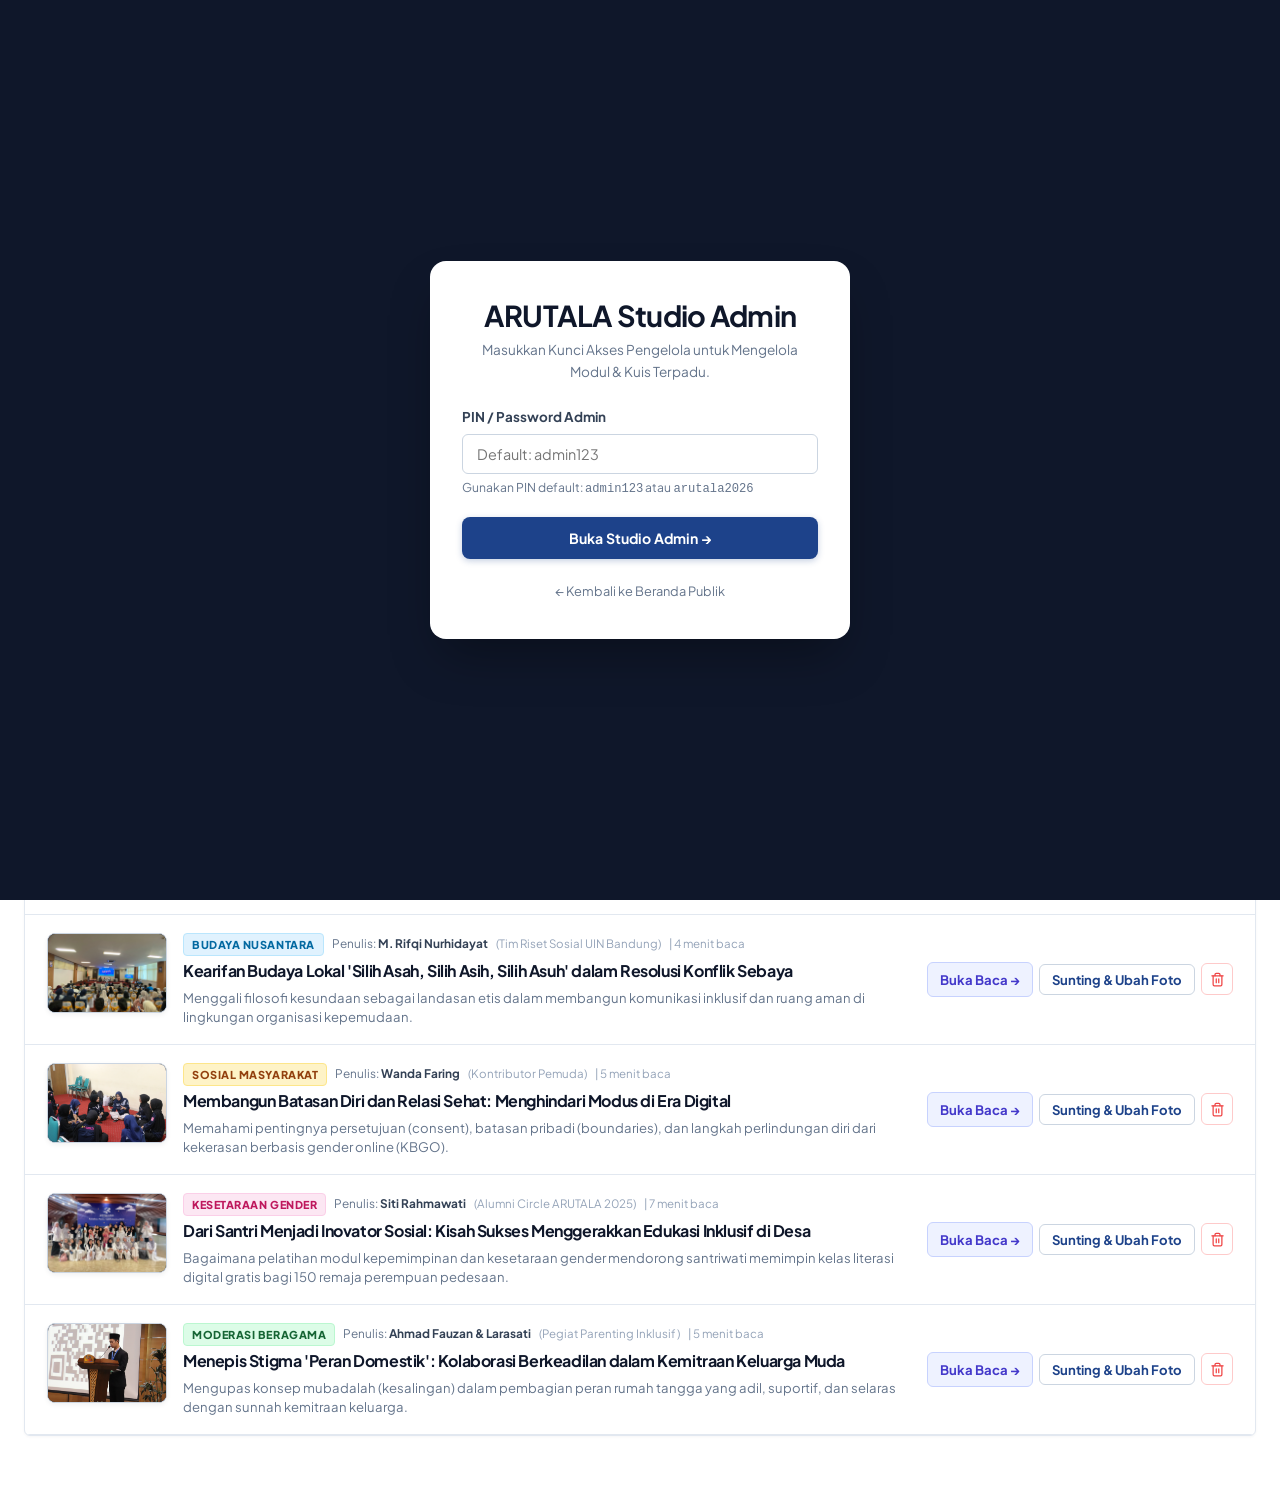
==== commit 4f7d178b: "feat: integrasi manajemen modul pdf cloud zero storage, pendaftar circle temara dan perbaikan tombol" ====
--- a/admin.html
+++ b/admin.html
@@ -239,64 +239,68 @@
       color: var(--admin-text-main);
     }
 
-    /* Track Tabs */
+    /* Segmented Tab Navigation */
     .admin-track-nav {
       display: flex;
-      gap: 10px;
+      gap: 6px;
       margin-bottom: 24px;
-      border-bottom: 2px solid #E2E8F0;
-      padding-bottom: 2px;
+      background: #F1F5F9;
+      padding: 6px;
+      border-radius: 12px;
+      border: 1px solid #E2E8F0;
       overflow-x: auto;
     }
 
     .admin-track-tab {
-      padding: 12px 24px;
+      padding: 10px 18px;
       background: transparent;
       border: none;
-      border-bottom: 3px solid transparent;
+      border-radius: 8px;
       font-family: inherit;
-      font-size: 0.95rem;
+      font-size: 0.88rem;
       font-weight: 700;
-      color: var(--admin-text-muted);
+      color: #64748B;
       cursor: pointer;
       display: inline-flex;
       align-items: center;
-      gap: 10px;
+      gap: 8px;
       transition: all 0.2s ease;
       white-space: nowrap;
-      margin-bottom: -2px;
     }
 
     .admin-track-tab:hover {
       color: var(--admin-text-main);
-    }
-
-    .admin-track-tab.active-karsa {
+      background: rgba(255, 255, 255, 0.6);
+    }
+
+    .admin-track-tab.active-articles {
+      color: #3730A3;
+      background: #FFFFFF;
+      box-shadow: 0 2px 6px rgba(0, 0, 0, 0.06);
+    }
+
+    .admin-track-tab.active-nuansa-video {
+      color: #9D174D;
+      background: #FFFFFF;
+      box-shadow: 0 2px 6px rgba(0, 0, 0, 0.06);
+    }
+
+    .admin-track-tab.active-temara-registrations {
+      color: #92400E;
+      background: #FFFFFF;
+      box-shadow: 0 2px 6px rgba(0, 0, 0, 0.06);
+    }
+
+    .admin-track-tab.active-pdf-modules {
+      color: #0F766E;
+      background: #FFFFFF;
+      box-shadow: 0 2px 6px rgba(0, 0, 0, 0.06);
+    }
+
+    .admin-track-tab.active-donations {
       color: #166534;
-      border-bottom-color: #166534;
-      background: rgba(34, 197, 94, 0.08);
-      border-radius: 8px 8px 0 0;
-    }
-
-    .admin-track-tab.active-nuansa {
-      color: #0369A1;
-      border-bottom-color: #0369A1;
-      background: rgba(14, 165, 233, 0.08);
-      border-radius: 8px 8px 0 0;
-    }
-
-    .admin-track-tab.active-temara {
-      color: #B45309;
-      border-bottom-color: #B45309;
-      background: rgba(245, 158, 11, 0.08);
-      border-radius: 8px 8px 0 0;
-    }
-
-    .admin-track-tab.active-nuansa-video {
-      color: #BE185D;
-      border-bottom-color: #BE185D;
-      background: rgba(190, 24, 93, 0.08);
-      border-radius: 8px 8px 0 0;
+      background: #FFFFFF;
+      box-shadow: 0 2px 6px rgba(0, 0, 0, 0.06);
     }
 
     .tab-badge {
@@ -308,9 +312,34 @@
       font-weight: 800;
     }
 
+    .active-articles .tab-badge {
+      background: #EEF2FF;
+      color: #3730A3;
+    }
+
+    .active-nuansa-video .tab-badge {
+      background: #FDF2F8;
+      color: #9D174D;
+    }
+
+    .active-temara-registrations .tab-badge {
+      background: #FEF3C7;
+      color: #92400E;
+    }
+
+    .active-pdf-modules .tab-badge {
+      background: #CCFBF1;
+      color: #0F766E;
+    }
+
+    .active-donations .tab-badge {
+      background: #DCFCE7;
+      color: #166534;
+    }
+
     /* Track Summary Banner */
     .track-banner {
-      border-radius: 10px;
+      border-radius: 12px;
       padding: 16px 20px;
       margin-bottom: 20px;
       display: flex;
@@ -320,28 +349,34 @@
       flex-wrap: wrap;
     }
 
-    .track-banner-karsa {
-      background: #F0FDF4;
-      border: 1px solid #BBF7D0;
-      color: #166534;
-    }
-
-    .track-banner-nuansa {
-      background: #F0F9FF;
-      border: 1px solid #BAE6FD;
-      color: #0369A1;
-    }
-
-    .track-banner-temara {
-      background: #FFFBEB;
-      border: 1px solid #FDE68A;
-      color: #92400E;
+    .track-banner-articles {
+      background: #EEF2FF;
+      border: 1px solid #C7D2FE;
+      color: #3730A3;
     }
 
     .track-banner-nuansa-video {
       background: #FDF2F8;
       border: 1px solid #FBCFE8;
       color: #9D174D;
+    }
+
+    .track-banner-temara-registrations {
+      background: #FFFBEB;
+      border: 1px solid #FDE68A;
+      color: #92400E;
+    }
+
+    .track-banner-pdf-modules {
+      background: #F0FDFA;
+      border: 1px solid #99F6E4;
+      color: #0F766E;
+    }
+
+    .track-banner-donations {
+      background: #F0FDF4;
+      border: 1px solid #BBF7D0;
+      color: #166534;
     }
 
     .track-banner-text h3 {
@@ -555,6 +590,11 @@
       background: #F1F5F9;
       color: var(--admin-text-main);
       border-color: #94A3B8;
+    }
+
+    .btn-action-icon.btn-delete {
+      color: #EF4444;
+      border-color: #FECACA;
     }
 
     .btn-action-icon.btn-delete:hover {
@@ -949,13 +989,13 @@
             ARUTALA Studio
             <span class="admin-badge-role">LMS Admin Back-Office</span>
           </h1>
-          <p>Pengelolaan Kurikulum Modul, Link Download PDF, Video &amp; Kuis Dinamis</p>
+          <p>Pengelolaan Publikasi Artikel, Video Edukasi &amp; Konfigurasi Donasi QRIS</p>
         </div>
       </a>
 
       <div class="admin-nav-actions">
-        <a href="karsa.html" target="_blank" class="btn-admin-preview" id="link-preview-page">
-          <span>Lihat Halaman LMS &rarr;</span>
+        <a href="index.html" target="_blank" class="btn-admin-preview" id="link-preview-page">
+          <span>Lihat Beranda Publik &rarr;</span>
         </a>
         <button type="button" class="btn-admin-logout" onclick="handleAdminLogout()">
           Keluar Admin
@@ -972,53 +1012,52 @@
     <!-- Studio Header -->
     <div class="admin-studio-header">
       <div class="admin-studio-info">
-        <h2>Manajemen Silabus &amp; Konten Pembelajaran</h2>
-        <p>
-          Atur urutan modul, tulis ringkasan materi (summary), tempel link unduh PDF resmi, tambahkan materi video di Nuansa, serta susun butir kuis interaktif yang langsung dinilai oleh sistem.
+        <h2 id="page-hero-title">Studio Back-Office ARUTALA</h2>
+        <p id="page-hero-desc">
+          Pusat pengelolaan publikasi artikel &amp; jurnal pemuda, kurasi video YouTube edukatif, pendaftar circle mentoring sebaya, serta konfigurasi rekening donasi &amp; QRIS resmi.
         </p>
       </div>
       <div class="admin-studio-actions">
-        <button type="button" class="btn-admin-outline" id="btn-reset-default" onclick="handleResetDefaults()" title="Kembalikan modul ke draft proposal default">
-          Reset Default
+        <a href="artikel.html" target="_blank" class="btn-admin-preview" style="background: #FFFFFF;" id="btn-visit-current-track">
+          Buka Portal Bacaan (artikel.html) &rarr;
+        </a>
+        <button type="button" class="btn-admin-primary" id="btn-header-add-action" onclick="handleHeaderAddAction()">
+          <span id="btn-header-add-text">+ Tulis / Tambah Artikel Baru</span>
         </button>
-        <button type="button" class="btn-admin-primary" id="btn-header-add-action" onclick="handleHeaderAddAction()">
-          <span id="btn-header-add-text">+ Tambah Modul / Kuis Baru</span>
-        </button>
       </div>
     </div>
 
-    <!-- Track Selector Tabs (KARSA, NUANSA, TEMARA, VIDEO NUANSA) -->
-    <nav class="admin-track-nav" aria-label="Pilih Pilar">
-      <button type="button" class="admin-track-tab active-karsa" id="tab-btn-karsa" onclick="switchTrack('karsa')">
-        <span>KARSA</span>
-        <span class="tab-badge" id="badge-count-karsa">8 Item</span>
-      </button>
-      <button type="button" class="admin-track-tab" id="tab-btn-nuansa" onclick="switchTrack('nuansa')">
-        <span>NUANSA (Modul &amp; Kuis)</span>
-        <span class="tab-badge" id="badge-count-nuansa">5 Item</span>
-      </button>
-      <button type="button" class="admin-track-tab" id="tab-btn-temara" onclick="switchTrack('temara')">
-        <span>TEMARA</span>
-        <span class="tab-badge" id="badge-count-temara">4 Item</span>
+    <!-- Admin Navigation Tabs -->
+    <nav class="admin-track-nav" aria-label="Menu Admin ARUTALA">
+      <button type="button" class="admin-track-tab active-articles" id="tab-btn-articles" onclick="switchTrack('articles')">
+        <span>Artikel &amp; Jurnal Literasi</span>
+        <span class="tab-badge" id="badge-count-articles">0 Artikel</span>
       </button>
       <button type="button" class="admin-track-tab" id="tab-btn-nuansa-video" onclick="switchTrack('nuansa-video')">
-        <span>Video Edukasi Nuansa</span>
-        <span class="tab-badge" id="badge-count-nuansa-video" style="background: #FCE7F3; color: #BE185D;">0 Video</span>
+        <span>Video YouTube Edukasi</span>
+        <span class="tab-badge" id="badge-count-nuansa-video">0 Video</span>
+      </button>
+      <button type="button" class="admin-track-tab" id="tab-btn-temara-registrations" onclick="switchTrack('temara-registrations')">
+        <span>Pendaftar Circle (TEMARA)</span>
+        <span class="tab-badge" id="badge-count-temara-registrations">0 Pendaftar</span>
+      </button>
+      <button type="button" class="admin-track-tab" id="tab-btn-pdf-modules" onclick="switchTrack('pdf-modules')">
+        <span>Modul &amp; Dokumen PDF</span>
+        <span class="tab-badge" id="badge-count-pdf-modules">3 Modul</span>
+      </button>
+      <button type="button" class="admin-track-tab" id="tab-btn-donations" onclick="switchTrack('donations')">
+        <span>Pengaturan Donasi &amp; QRIS</span>
+        <span class="tab-badge" id="badge-count-donations">Aktif</span>
       </button>
     </nav>
 
     <!-- Track Summary Info Banner -->
-    <div class="track-banner track-banner-karsa" id="track-banner-info">
+    <div class="track-banner track-banner-articles" id="track-banner-info">
       <div class="track-banner-text">
-        <h3 id="track-banner-title">Pilar KARSA: Karya, Aktualisasi, dan Ruang Skill</h3>
+        <h3 id="track-banner-title">Pustaka Literasi &amp; Jurnal Utama (Kelola Artikel &amp; Foto)</h3>
         <p id="track-banner-desc">
-          Struktur: Penjelasan ringkasan materi per modul + Tombol Unduh PDF Lengkap + Slot Kuis Interaktif Terpadu di bagian akhir.
+          Kelola naskah tulisan, esai pemikiran kritis pemuda, dan jurnal 4 pilar (Moderasi, Kesetaraan, Budaya, Sosial). Anda dapat menyunting naskah yang kurang sesuai, mengganti foto sampul, menambah naskah baru, atau menghapus artikel yang tidak sesuai.
         </p>
-      </div>
-      <div>
-        <a href="karsa.html" target="_blank" class="btn-admin-preview" style="background:#FFFFFF;" id="btn-visit-current-track">
-          Buka Tampilan KARSA &rarr;
-        </a>
       </div>
     </div>
 
@@ -1026,12 +1065,9 @@
     <div class="admin-card">
       <div class="admin-card-header">
         <div style="display: flex; align-items: center; gap: 10px;">
-          <h3 id="current-track-heading">Daftar Modul &amp; Kuis Aktif (KARSA)</h3>
-          <span class="item-count-badge" id="track-items-count-badge">8 Item Terdaftar</span>
-        </div>
-        <button type="button" class="btn-admin-primary" id="btn-card-add-action" style="padding: 7px 14px; font-size: 0.8rem;" onclick="handleHeaderAddAction()">
-          <span id="btn-card-add-text">+ Tambah Item</span>
-        </button>
+          <h3 id="current-track-heading">Daftar Naskah &amp; Artikel Terpublikasi</h3>
+          <span class="item-count-badge" id="track-items-count-badge">Memuat artikel...</span>
+        </div>
       </div>
 
       <!-- Modules List Rows -->
@@ -1254,6 +1290,170 @@
   </div>
 
   <!-- ==========================================================================
+       MODAL: FORM TAMBAH / SUNTING / EDIT ARTIKEL & FOTO SAMPUL (ADMIN)
+       ========================================================================== -->
+  <div class="admin-modal-overlay" id="admin-article-modal">
+    <div class="admin-modal-window" style="max-width: 840px;">
+      <div class="admin-modal-header">
+        <div>
+          <h3 id="modal-article-title">Sunting Naskah Artikel &amp; Foto Sampul</h3>
+          <p id="modal-article-sub">Perbarui judul, pilar kategori, penulis, ganti foto sampul, atau revisi poin gagasan naskah.</p>
+        </div>
+        <button type="button" class="admin-modal-close" onclick="closeAdminArticleModal()">&times;</button>
+      </div>
+
+      <form id="form-manage-article" onsubmit="handleSaveArticle(event)">
+        <div class="admin-modal-body">
+          <input type="hidden" id="field-article-id">
+
+          <!-- Judul Utama -->
+          <div class="admin-form-group">
+            <label for="field-article-title">Judul Naskah / Artikel *</label>
+            <input type="text" id="field-article-title" class="admin-form-control" placeholder="Contoh: Menguji Keadilan vs Kesetaraan Gender di Ruang Publik" required>
+          </div>
+
+          <!-- Kategori & Waktu Baca -->
+          <div class="admin-form-row">
+            <div class="admin-form-group">
+              <label for="field-article-category">Pilar Kategori *</label>
+              <select id="field-article-category" class="admin-form-control" required>
+                <option value="pandai">Moderasi Beragama (Pilar Pandai)</option>
+                <option value="bersuara">Kesetaraan Gender (Pilar Bersuara)</option>
+                <option value="cerdas">Budaya Nusantara (Pilar Cerdas)</option>
+                <option value="berdaya">Sosial Masyarakat (Pilar Berdaya)</option>
+              </select>
+            </div>
+            <div class="admin-form-group">
+              <label for="field-article-readtime">Estimasi Durasi Baca *</label>
+              <input type="text" id="field-article-readtime" class="admin-form-control" placeholder="Contoh: 5 menit baca" required>
+            </div>
+          </div>
+
+          <!-- Penulis & Peran/Institusi -->
+          <div class="admin-form-row">
+            <div class="admin-form-group">
+              <label for="field-article-author">Nama Penulis / Inisiator *</label>
+              <input type="text" id="field-article-author" class="admin-form-control" placeholder="Contoh: Nuzhatul Hilawah" required>
+            </div>
+            <div class="admin-form-group">
+              <label for="field-article-role">Institusi / Peran Penulis</label>
+              <input type="text" id="field-article-role" class="admin-form-control" placeholder="Contoh: Fasilitator Pemuda UIN Bandung">
+            </div>
+          </div>
+
+          <!-- FOTO SAMPUL / COVER IMAGE (BISA UBAH FOTO DARI URL ATAU FILE) -->
+          <div class="admin-form-group" style="background: #F8FAFC; border: 1.5px solid #E2E8F0; border-radius: 10px; padding: 16px;">
+            <label style="font-size: 0.92rem; font-weight: 800; color: #0F172A; margin-bottom: 8px; display: block;">
+              Foto Sampul Artikel (Ganti / Ubah Foto) *
+            </label>
+            
+            <div style="display: flex; gap: 16px; align-items: flex-start; flex-wrap: wrap;">
+              <!-- Realtime Preview Box -->
+              <div style="width: 190px; height: 115px; border-radius: 8px; overflow: hidden; background: #0F172A; border: 1.5px solid #CBD5E1; position: relative; flex-shrink: 0; box-shadow: 0 2px 6px rgba(0,0,0,0.08);">
+                <img id="admin-article-cover-img" src="img/pelatihan_fasilitator_auditorium.jpg" alt="Preview Foto Sampul" style="width: 100%; height: 100%; object-fit: cover;">
+                <span style="position: absolute; bottom: 5px; left: 5px; background: rgba(15,23,42,0.85); color: #FFFFFF; font-size: 0.65rem; font-weight: 700; padding: 2px 6px; border-radius: 4px;">
+                  Pratinjau Foto
+                </span>
+              </div>
+
+              <div style="flex: 1; min-width: 250px;">
+                <div style="margin-bottom: 10px;">
+                  <label for="field-article-cover-url" style="font-size: 0.78rem; font-weight: 700; color: #475569;">URL Link Foto / Gambar</label>
+                  <input type="text" id="field-article-cover-url" class="admin-form-control" placeholder="https://... atau img/pelatihan_fasilitator_auditorium.jpg">
+                  <div class="form-hint">Mendukung link gambar internet publik atau path lokal proyek.</div>
+                </div>
+
+                <div>
+                  <label for="field-article-cover-file" style="font-size: 0.78rem; font-weight: 700; color: #475569;">Atau Unggah Berkas Foto dari HP / Laptop</label>
+                  <input type="file" id="field-article-cover-file" class="admin-form-control" accept="image/*" style="padding: 6px 10px; font-size: 0.8rem;">
+                </div>
+
+                <!-- Quick Preset Pickers -->
+                <div style="margin-top: 10px;">
+                  <span style="font-size: 0.72rem; color: #64748B; font-weight: 600; display: block; margin-bottom: 4px;">Pilihan Foto Cepat Galeri ARUTALA:</span>
+                  <div style="display: flex; gap: 6px; flex-wrap: wrap;">
+                    <button type="button" class="btn-action-edit" style="font-size: 0.72rem; padding: 3px 8px;" onclick="setArticleCoverPreset('img/pelatihan_fasilitator_auditorium.jpg')">Auditorium</button>
+                    <button type="button" class="btn-action-edit" style="font-size: 0.72rem; padding: 3px 8px;" onclick="setArticleCoverPreset('img/harmoni_pemuda_aljabbar.png')">Al-Jabbar</button>
+                    <button type="button" class="btn-action-edit" style="font-size: 0.72rem; padding: 3px 8px;" onclick="setArticleCoverPreset('img/seminar_cakrawala_muda.png')">Seminar</button>
+                    <button type="button" class="btn-action-edit" style="font-size: 0.72rem; padding: 3px 8px;" onclick="setArticleCoverPreset('img/circle_mentoring_sebaya.jpg')">Mentoring</button>
+                    <button type="button" class="btn-action-edit" style="font-size: 0.72rem; padding: 3px 8px;" onclick="setArticleCoverPreset('img/santriwati_galeri_rasulullah.png')">Galeri Budaya</button>
+                    <button type="button" class="btn-action-edit" style="font-size: 0.72rem; padding: 3px 8px;" onclick="setArticleCoverPreset('img/IMG_7690_rotated.jpg')">Keluarga Muda</button>
+                  </div>
+                </div>
+              </div>
+            </div>
+          </div>
+
+          <!-- Dokumen PDF Terlampir & Kutipan Refleksi -->
+          <div class="admin-form-row">
+            <div class="admin-form-group">
+              <label for="field-article-doc-url">Tautan Unduh Naskah Lengkap / PDF (Opsional)</label>
+              <input type="url" id="field-article-doc-url" class="admin-form-control" placeholder="https://drive.google.com/file/d/... atau URL cloud PDF">
+            </div>
+            <div class="admin-form-group">
+              <label for="field-article-quote">Kutipan Refleksi / Quote Highlight</label>
+              <input type="text" id="field-article-quote" class="admin-form-control" placeholder="Kutipan pemikiran inti dari artikel ini...">
+            </div>
+          </div>
+
+          <!-- Ringkasan / Summary -->
+          <div class="admin-form-group">
+            <label for="field-article-summary">Ringkasan Eksekutif (Summary) *</label>
+            <textarea id="field-article-summary" class="admin-form-control" rows="3" placeholder="Tuliskan intisari pesan artikel dalam 2-3 kalimat ringkas..." required></textarea>
+            <div class="form-hint">Ringkasan ini tampil di kartu naskah pada halaman utama portal bacaan.</div>
+          </div>
+
+          <!-- Poin-Poin Besar Gagasan Utama -->
+          <div style="background: #F8FAFC; border: 1px solid #E2E8F0; border-radius: 10px; padding: 16px; margin-bottom: 18px;">
+            <div style="margin-bottom: 12px;">
+              <h4 style="font-size: 0.95rem; font-weight: 800; color: #1D428A; margin: 0 0 2px;">
+                Poin-Poin Besar Gagasan Utama (Key Takeaways)
+              </h4>
+              <p style="font-size: 0.78rem; color: #64748B; margin: 0;">
+                Format khas ARUTALA: Memudahkan pembaca muda menangkap intisari naskah dengan cepat.
+              </p>
+            </div>
+
+            <!-- Poin 1 -->
+            <div style="background: #FFFFFF; border: 1px solid #CBD5E1; border-radius: 8px; padding: 12px; margin-bottom: 10px;">
+              <strong style="font-size: 0.82rem; color: #2F4F87; display: block; margin-bottom: 6px;">Poin 01</strong>
+              <input type="text" id="field-article-pt1-title" class="admin-form-control" placeholder="Judul Poin 1 (Contoh: Distingsi Equality vs Equity)" style="margin-bottom: 6px;">
+              <textarea id="field-article-pt1-desc" class="admin-form-control" rows="2" placeholder="Uraian singkat penjelasan poin 1..."></textarea>
+            </div>
+
+            <!-- Poin 2 -->
+            <div style="background: #FFFFFF; border: 1px solid #CBD5E1; border-radius: 8px; padding: 12px; margin-bottom: 10px;">
+              <strong style="font-size: 0.82rem; color: #2F4F87; display: block; margin-bottom: 6px;">Poin 02</strong>
+              <input type="text" id="field-article-pt2-title" class="admin-form-control" placeholder="Judul Poin 2 (Contoh: Menghapus Polarisasi Gender)" style="margin-bottom: 6px;">
+              <textarea id="field-article-pt2-desc" class="admin-form-control" rows="2" placeholder="Uraian singkat penjelasan poin 2..."></textarea>
+            </div>
+
+            <!-- Poin 3 -->
+            <div style="background: #FFFFFF; border: 1px solid #CBD5E1; border-radius: 8px; padding: 12px;">
+              <strong style="font-size: 0.82rem; color: #2F4F87; display: block; margin-bottom: 6px;">Poin 03</strong>
+              <input type="text" id="field-article-pt3-title" class="admin-form-control" placeholder="Judul Poin 3 (Contoh: Peran Pemuda sebagai Sekutu)" style="margin-bottom: 6px;">
+              <textarea id="field-article-pt3-desc" class="admin-form-control" rows="2" placeholder="Uraian singkat penjelasan poin 3..."></textarea>
+            </div>
+          </div>
+
+          <!-- Aksi Nyata -->
+          <div class="admin-form-group">
+            <label for="field-article-action">Refleksi &amp; Aksi Nyata Pemuda</label>
+            <input type="text" id="field-article-action" class="admin-form-control" placeholder="Contoh: Terapkan nilai ini dalam langkah nyata di organisasi dan komunitas sekitarmu.">
+          </div>
+        </div>
+
+        <div class="admin-modal-footer">
+          <button type="button" class="btn-admin-outline" onclick="closeAdminArticleModal()">Batal</button>
+          <button type="submit" class="btn-admin-primary" id="btn-save-article-submit" style="background: #3730A3; border-color: #3730A3;">
+            Simpan Naskah &amp; Foto &rarr;
+          </button>
+        </div>
+      </form>
+    </div>
+  </div>
+
+  <!-- ==========================================================================
        MODAL: PEMUTAR VIDEO PREVIEW ADMIN
        ========================================================================== -->
   <div class="admin-modal-overlay" id="admin-video-player-modal">
@@ -1268,6 +1468,118 @@
     </div>
   </div>
 
+  <!-- ==========================================================================
+       MODAL: DETAIL & REVIEW PENDAFTAR CIRCLE MENTORING (TEMARA)
+       ========================================================================== -->
+  <div class="admin-modal-overlay" id="admin-facilitator-modal">
+    <div class="admin-modal-window" style="max-width: 680px;">
+      <div class="admin-modal-header">
+        <div>
+          <span style="font-size: 0.72rem; font-weight: 800; color: #B45309; text-transform: uppercase;">
+            PILAR TEMARA - KADERISASI FASILITATOR SEBAYA
+          </span>
+          <h3 id="modal-fac-fullname" style="font-size: 1.25rem; font-weight: 800; color: #0F172A; margin: 2px 0 0;">
+            Detail Calon Fasilitator
+          </h3>
+        </div>
+        <button type="button" class="admin-modal-close" onclick="closeAdminFacilitatorModal()">&times;</button>
+      </div>
+
+      <div class="admin-modal-body">
+        <input type="hidden" id="field-fac-id">
+        
+        <!-- Quick Bio Grid -->
+        <div style="display: grid; grid-template-columns: 1fr 1fr; gap: 12px; background: #F8FAFC; border: 1px solid #E2E8F0; border-radius: 10px; padding: 14px; margin-bottom: 16px;">
+          <div>
+            <span style="font-size: 0.74rem; color: #64748B; font-weight: 600;">Asal Kampus / Komunitas:</span>
+            <div id="modal-fac-institution" style="font-size: 0.88rem; font-weight: 700; color: #0F172A;">-</div>
+          </div>
+          <div>
+            <span style="font-size: 0.74rem; color: #64748B; font-weight: 600;">Rentang Usia:</span>
+            <div id="modal-fac-age" style="font-size: 0.88rem; font-weight: 700; color: #0F172A;">-</div>
+          </div>
+          <div>
+            <span style="font-size: 0.74rem; color: #64748B; font-weight: 600;">Kontak WhatsApp:</span>
+            <div id="modal-fac-contact" style="font-size: 0.88rem; font-weight: 700; color: #1D428A;">-</div>
+          </div>
+          <div>
+            <span style="font-size: 0.74rem; color: #64748B; font-weight: 600;">Fokus Bidang Pilihan:</span>
+            <div id="modal-fac-pillar" style="font-size: 0.88rem; font-weight: 700; color: #92400E;">-</div>
+          </div>
+        </div>
+
+        <!-- Pengalaman Organisasi -->
+        <div class="admin-form-group">
+          <label style="font-size: 0.82rem; font-weight: 700; color: #334155;">Pengalaman Organisasi &amp; Relawan:</label>
+          <div id="modal-fac-experience" style="background: #FFFFFF; border: 1px solid #E2E8F0; border-radius: 8px; padding: 12px; font-size: 0.85rem; color: #334155; line-height: 1.5; min-height: 50px;">
+            -
+          </div>
+        </div>
+
+        <!-- Motivasi & Dampak -->
+        <div class="admin-form-group">
+          <label style="font-size: 0.82rem; font-weight: 700; color: #334155;">Motivasi Menjadi Fasilitator Sebaya:</label>
+          <div id="modal-fac-motivation" style="background: #FFFFFF; border: 1px solid #E2E8F0; border-radius: 8px; padding: 12px; font-size: 0.85rem; color: #334155; line-height: 1.5; min-height: 60px;">
+            -
+          </div>
+        </div>
+
+        <!-- Status Seleksi Dropdown -->
+        <div class="admin-form-group">
+          <label for="field-fac-status" style="font-size: 0.82rem; font-weight: 700; color: #334155;">Status Seleksi / Kaderisasi:</label>
+          <select id="field-fac-status" class="admin-form-control" style="font-weight: 700;">
+            <option value="pending">Menunggu Review</option>
+            <option value="interviewed">Tahap Wawancara / Screening</option>
+            <option value="accepted">Diterima / Lolos Pembekalan</option>
+            <option value="rejected">Belum Lolos Seleksi</option>
+          </select>
+        </div>
+
+        <!-- Catatan Tim Seleksi -->
+        <div class="admin-form-group" style="margin-bottom: 0;">
+          <label for="field-fac-notes" style="font-size: 0.82rem; font-weight: 700; color: #334155;">Catatan Reviewer / Pewawancara (Internal):</label>
+          <textarea id="field-fac-notes" class="admin-form-control" rows="2" placeholder="Tuliskan catatan hasil wawancara atau kelebihan calon..."></textarea>
+        </div>
+      </div>
+
+      <div class="admin-modal-footer">
+        <a id="modal-fac-wa-link" href="#" target="_blank" class="btn-admin-outline" style="color: #15803D; border-color: #86EFAC; background: #F0FDF4; text-decoration: none;">
+          Chat WhatsApp &rarr;
+        </a>
+        <button type="button" class="btn-admin-outline" onclick="closeAdminFacilitatorModal()">Tutup</button>
+        <button type="button" class="btn-admin-primary" onclick="handleSaveFacilitatorStatus()" style="background: #B45309; border-color: #B45309;">
+          Simpan Status &amp; Catatan
+        </button>
+      </div>
+    </div>
+  </div>
+
+  <!-- ==========================================================================
+       MODAL: PRATINJAU / TESTER DOKUMEN PDF
+       ========================================================================== -->
+  <div class="admin-modal-overlay" id="admin-pdf-preview-modal" style="display: none; align-items: center; justify-content: center;">
+    <div class="admin-modal-window" style="max-width: 950px; width: 95%; height: 86vh; padding: 0; display: flex; flex-direction: column; overflow: hidden; background: #FFFFFF; border-radius: 14px;">
+      <div style="display: flex; justify-content: space-between; align-items: center; padding: 14px 20px; background: #0F766E; color: #FFFFFF;">
+        <div>
+          <h3 id="admin-pdf-preview-title" style="margin: 0; font-size: 1.05rem; font-weight: 700; color: #FFFFFF;">Uji Penampil PDF</h3>
+          <p id="admin-pdf-preview-sub" style="margin: 3px 0 0 0; font-size: 0.76rem; color: #CCFBF1;">Verifikasi render dokumen (Google Drive Embed / Berkas Lokal) tanpa beban penyimpanan database</p>
+        </div>
+        <button type="button" onclick="closeAdminPdfPreviewModal()" style="color: #FFFFFF; font-size: 1.4rem; background: rgba(255,255,255,0.15); border: none; width: 32px; height: 32px; border-radius: 8px; cursor: pointer; display: flex; align-items: center; justify-content: center;">&times;</button>
+      </div>
+      <div style="flex: 1; background: #0F172A; position: relative;">
+        <iframe id="admin-pdf-preview-iframe" src="about:blank" style="width: 100%; height: 100%; border: 0;" allow="fullscreen"></iframe>
+      </div>
+      <div style="padding: 12px 20px; background: #F8FAFC; border-top: 1px solid #E2E8F0; display: flex; justify-content: space-between; align-items: center; flex-wrap: wrap; gap: 10px;">
+        <span id="admin-pdf-preview-note" style="font-size: 0.78rem; color: #64748B;">
+          Status Cloud: 0 Bytes kuota database terpakai. Berkas dilayani langsung oleh CDN penyedia.
+        </span>
+        <button type="button" class="btn-admin-primary" onclick="closeAdminPdfPreviewModal()" style="padding: 7px 18px; font-size: 0.85rem; background: #0F766E; border-color: #0F766E;">
+          Tutup Pratinjau
+        </button>
+      </div>
+    </div>
+  </div>
+
   <!-- Toast Notification -->
   <div class="admin-toast" id="admin-toast">
     <span id="admin-toast-text">Perubahan berhasil disimpan!</span>
@@ -1277,7 +1589,7 @@
   <script src="https://cdn.jsdelivr.net/npm/@supabase/supabase-js@2"></script>
   <script src="js/data.js"></script>
   <script src="js/supabase.js"></script>
-  <script src="js/admin.js?v=4.6"></script>
+  <script src="js/admin.js?v=5.0"></script>
 
 </body>
 
--- a/css/style.css
+++ b/css/style.css
@@ -905,41 +905,27 @@
 }
 
 /* Kartu Siklus Mewah, Modern & Berwarna Sesuai Palet (Tidak Putih Polos) */
+/* ==========================================================================
+   SIKLUS TRANSFORMASI PEMUDA (INSPIRASI UIVERSE SAMUELFCOSTA18)
+   3D Flip-Up Drawer Animation saat Hover dengan Palet Resmi ARUTALA
+   ========================================================================== */
 .cycle-slide {
   position: relative;
-  display: flex;
-  flex-direction: column;
-  justify-content: space-between;
+  height: 380px;
   border-radius: 18px;
   overflow: hidden;
-  box-shadow: 0 6px 20px rgba(15, 23, 42, 0.06);
-  transition: transform 0.28s cubic-bezier(0.16, 1, 0.3, 1), box-shadow 0.28s ease, border-color 0.28s ease;
+  perspective: 1000px;
+  box-shadow: 0 8px 24px rgba(15, 23, 42, 0.08);
+  transition: transform 0.6s cubic-bezier(0.175, 0.885, 0.32, 1.275), box-shadow 0.6s ease, border-color 0.4s ease;
+  cursor: pointer;
 }
 
 .cycle-slide:hover {
-  transform: translateY(-6px);
-  box-shadow: 0 16px 36px rgba(15, 23, 42, 0.12);
-}
-
-/* Background Kartu Menggunakan Palet Warna (Bukan Putih Polos) & Border Sesuai Palet */
-.cycle-slide-navy {
-  background: #EEF4FB !important;
-  border: 1.5px solid rgba(47, 79, 135, 0.28) !important;
-}
-.cycle-slide-green {
-  background: #EAF7EE !important;
-  border: 1.5px solid rgba(102, 187, 106, 0.38) !important;
-}
-.cycle-slide-sky {
-  background: #EAF4FD !important;
-  border: 1.5px solid rgba(137, 187, 238, 0.55) !important;
-}
-.cycle-slide-pink {
-  background: #FDEBF6 !important;
-  border: 1.5px solid rgba(255, 100, 197, 0.38) !important;
-}
-
-/* Garis Aksen Warna Menonjol di Bagian Atas Tiap Kartu */
+  transform: translateY(-6px) scale(1.02);
+  box-shadow: 0 18px 40px rgba(15, 23, 42, 0.22);
+}
+
+/* Garis Aksen Warna Atas Tiap Kartu */
 .cycle-slide::before {
   content: '';
   position: absolute;
@@ -947,7 +933,7 @@
   left: 0;
   right: 0;
   height: 5px;
-  z-index: 5;
+  z-index: 6;
 }
 
 .cycle-slide-navy::before  { background: linear-gradient(90deg, #2F4F87 0%, #3E69B5 100%); }
@@ -955,163 +941,312 @@
 .cycle-slide-sky::before   { background: linear-gradient(90deg, #89BBEE 0%, #5B9FE6 100%); }
 .cycle-slide-pink::before  { background: linear-gradient(90deg, #FF64C5 0%, #E83F9F 100%); }
 
-.cycle-slide-navy:hover  { border-color: #2F4F87 !important; }
-.cycle-slide-green:hover { border-color: #66BB6A !important; }
-.cycle-slide-sky:hover   { border-color: #89BBEE !important; }
-.cycle-slide-pink:hover  { border-color: #FF64C5 !important; }
-
-/* Bagian Media Foto Nyata */
-.cycle-slide-media {
-  position: relative;
-  height: 205px;
+/* Sisi Depan (Front View): Foto Dokumenter Asli & Caption */
+.cycle-slide-front {
+  position: absolute;
+  inset: 0;
+  width: 100%;
+  height: 100%;
   overflow: hidden;
-}
-
-.cycle-slide-media img {
+  transition: transform 0.6s ease;
+}
+
+.cycle-slide-front-img {
   width: 100%;
   height: 100%;
   object-fit: cover;
   display: block;
-  transition: transform 0.45s ease;
-}
-
-.cycle-slide:hover .cycle-slide-media img {
-  transform: scale(1.06);
-}
-
-.cycle-slide-media-overlay {
+  transition: transform 0.6s ease;
+}
+
+.cycle-slide:hover .cycle-slide-front-img {
+  transform: scale(1.08);
+}
+
+.cycle-slide-front-overlay {
   position: absolute;
   inset: 0;
-  background: linear-gradient(180deg, rgba(15, 23, 42, 0.12) 0%, rgba(15, 23, 42, 0.4) 45%, rgba(15, 23, 42, 0.92) 100%);
+  background: linear-gradient(180deg, rgba(15, 23, 42, 0.2) 0%, rgba(15, 23, 42, 0.45) 45%, rgba(15, 23, 42, 0.95) 100%);
   z-index: 1;
 }
 
-/* Badge Nomor Tahap - Warna Menonjol & Tegas */
+/* Badge Nomor Tahap di Sudut Kiri Atas */
 .cycle-slide-step {
   position: absolute;
   top: 14px;
   left: 14px;
   z-index: 3;
+  width: 38px;
+  height: 38px;
+  border-radius: 10px;
+  display: flex;
+  align-items: center;
+  justify-content: center;
+  font-family: var(--font-heading);
+  font-weight: 800;
+  font-size: 0.92rem;
+  box-shadow: 0 4px 14px rgba(0, 0, 0, 0.3);
+}
+
+/* Caption Teks di Bagian Bawah Tampak Depan */
+.cycle-slide-front-caption {
+  position: absolute;
+  left: 18px;
+  right: 18px;
+  bottom: 18px;
+  z-index: 3;
+  display: flex;
+  flex-direction: column;
+  gap: 5px;
+}
+
+.cycle-slide-phase-tag {
+  font-size: 0.68rem;
+  font-weight: 800;
+  letter-spacing: 0.1em;
+  text-transform: uppercase;
+  font-family: var(--font-heading);
+}
+
+.cycle-slide-overlay-title {
+  margin: 0;
+  color: #FFFFFF !important;
+  font-family: var(--font-heading);
+  font-size: 1.08rem;
+  font-weight: 800 !important;
+  line-height: 1.35;
+  text-shadow: 0 2px 8px rgba(0, 0, 0, 0.7);
+}
+
+.cycle-slide-hover-hint {
+  display: inline-flex;
+  align-items: center;
+  gap: 5px;
+  font-size: 0.72rem;
+  font-weight: 700;
+  color: rgba(255, 255, 255, 0.82);
+  margin-top: 4px;
+  transition: all 0.25s ease;
+}
+
+.cycle-slide:hover .cycle-slide-hover-hint {
+  opacity: 0;
+  transform: translateY(-4px);
+}
+
+/* Panel Konten 3D Flip-Up (Uiverse Samuelfcosta18) */
+.cycle-slide-content {
+  position: absolute;
+  top: 0;
+  left: 0;
+  width: 100%;
+  height: 100%;
+  padding: 24px 20px;
+  box-sizing: border-box;
+  display: flex;
+  flex-direction: column;
+  justify-content: space-between;
+  transform: rotateX(-90deg);
+  transform-origin: bottom;
+  transition: transform 0.6s cubic-bezier(0.175, 0.885, 0.32, 1.275);
+  z-index: 10;
+  color: #FFFFFF;
+  border-radius: 18px;
+}
+
+.cycle-slide:hover .cycle-slide-content {
+  transform: rotateX(0deg);
+}
+
+/* Header di dalam Panel Flip */
+.cycle-slide-content-top {
+  display: flex;
+  align-items: center;
+  justify-content: space-between;
+  margin-bottom: 8px;
+}
+
+.cycle-slide-content-badge {
+  font-size: 0.68rem;
+  font-weight: 800;
+  letter-spacing: 0.1em;
+  text-transform: uppercase;
+  padding: 4px 10px;
+  border-radius: 999px;
+  background: rgba(255, 255, 255, 0.2);
+  border: 1px solid rgba(255, 255, 255, 0.35);
+  color: #FFFFFF;
+  font-family: var(--font-heading);
+}
+
+.cycle-slide-content-icon {
   width: 36px;
   height: 36px;
   border-radius: 10px;
-  display: inline-flex;
+  background: rgba(255, 255, 255, 0.18);
+  border: 1px solid rgba(255, 255, 255, 0.3);
+  display: flex;
   align-items: center;
   justify-content: center;
+}
+
+.cycle-slide-content-icon svg {
+  stroke: #FFFFFF;
+}
+
+/* Tipografi di dalam Panel Flip */
+.cycle-slide-content-title {
+  margin: 0 0 2px;
   font-family: var(--font-heading);
+  font-size: 1.24rem;
   font-weight: 800;
-  font-size: 0.88rem;
-  box-shadow: 0 4px 12px rgba(0, 0, 0, 0.25);
-}
-
-.cycle-slide-navy .cycle-slide-step  { background: #2F4F87; color: #FFFFFF; }
-.cycle-slide-green .cycle-slide-step { background: #66BB6A; color: #FFFFFF; }
-.cycle-slide-sky .cycle-slide-step   { background: #89BBEE; color: #0F172A; font-weight: 900; }
-.cycle-slide-pink .cycle-slide-step  { background: #FF64C5; color: #FFFFFF; }
-
-/* Judul Tahap di Bawah Foto */
-.cycle-slide-overlay-title {
-  position: absolute;
-  left: 16px;
-  right: 16px;
-  bottom: 14px;
-  z-index: 3;
-  margin: 0;
   color: #FFFFFF !important;
-  font-family: var(--font-heading);
-  font-size: 1.05rem;
-  font-weight: 800 !important;
-  line-height: 1.3;
-  text-shadow: 0 2px 8px rgba(0, 0, 0, 0.7);
-}
-
-/* Badan Kartu */
-.cycle-slide-body {
-  padding: 18px 18px 20px;
-  display: flex;
-  flex-direction: column;
-  justify-content: space-between;
-  flex-grow: 1;
-}
-
-.cycle-slide-body p {
-  margin: 0 0 18px;
-  color: #1E293B !important;
-  font-size: 0.88rem;
-  font-weight: 500;
-  line-height: 1.6;
-}
-
-/* Tombol Aksi "Pelajari Selengkapnya" - Solid Berwarna Sesuai Palet */
-.cycle-slide-more {
+  line-height: 1.25;
+}
+
+.cycle-slide-content-subtitle {
+  font-size: 0.84rem;
+  font-weight: 700;
+  margin-bottom: 12px;
+  line-height: 1.35;
+}
+
+.cycle-slide-content-desc {
+  font-size: 0.85rem;
+  line-height: 1.55;
+  color: rgba(255, 255, 255, 0.92) !important;
+  margin: 0 0 16px;
+}
+
+/* Tombol Aksi di dalam Panel Flip (Solid White Porcelain Button) */
+.cycle-slide-content-btn {
   display: inline-flex;
   align-items: center;
   justify-content: space-between;
   width: 100%;
   padding: 10px 16px;
   border-radius: 10px;
+  background: #FFFFFF !important;
   font-family: var(--font-heading);
-  font-weight: 700;
+  font-weight: 800;
   font-size: 0.84rem;
   text-decoration: none !important;
-  transition: all 0.22s ease;
+  box-shadow: 0 4px 14px rgba(0, 0, 0, 0.18);
+  transition: all 0.24s cubic-bezier(0.16, 1, 0.3, 1);
   margin-top: auto;
 }
 
-.cycle-slide-more svg {
+.cycle-slide-content-btn svg {
   transition: transform 0.22s ease;
 }
 
-.cycle-slide-more:hover svg {
+.cycle-slide:hover .cycle-slide-content-btn svg {
   transform: translateX(4px);
 }
 
-.cycle-slide-navy .cycle-slide-more  {
-  background: #2F4F87 !important;
-  color: #FFFFFF !important;
-  border: 1px solid #2F4F87 !important;
-  box-shadow: 0 4px 12px rgba(47, 79, 135, 0.25);
-}
-.cycle-slide-navy .cycle-slide-more:hover  {
-  background: #243E6B !important;
-  box-shadow: 0 6px 16px rgba(47, 79, 135, 0.35);
-  transform: translateY(-2px);
-}
-
-.cycle-slide-green .cycle-slide-more {
-  background: #2E7D32 !important;
-  color: #FFFFFF !important;
-  border: 1px solid #2E7D32 !important;
-  box-shadow: 0 4px 12px rgba(46, 125, 50, 0.25);
-}
-.cycle-slide-green .cycle-slide-more:hover {
-  background: #1B5E20 !important;
-  box-shadow: 0 6px 16px rgba(46, 125, 50, 0.35);
-  transform: translateY(-2px);
-}
-
-.cycle-slide-sky .cycle-slide-more   {
-  background: #0284C7 !important;
-  color: #FFFFFF !important;
-  border: 1px solid #0284C7 !important;
-  box-shadow: 0 4px 12px rgba(2, 132, 199, 0.25);
-}
-.cycle-slide-sky .cycle-slide-more:hover   {
-  background: #0369A1 !important;
-  box-shadow: 0 6px 16px rgba(2, 132, 199, 0.35);
-  transform: translateY(-2px);
-}
-
-.cycle-slide-pink .cycle-slide-more  {
-  background: #D81B60 !important;
-  color: #FFFFFF !important;
-  border: 1px solid #D81B60 !important;
-  box-shadow: 0 4px 12px rgba(216, 27, 96, 0.25);
-}
-.cycle-slide-pink .cycle-slide-more:hover  {
-  background: #BE185D !important;
-  box-shadow: 0 6px 16px rgba(216, 27, 96, 0.35);
-  transform: translateY(-2px);
+/* Palet Warna per Tahap */
+/* Tahap 1: Belajar (Deep Navy #2F4F87) */
+.cycle-slide-navy {
+  border: 1.5px solid rgba(47, 79, 135, 0.25) !important;
+}
+.cycle-slide-navy .cycle-slide-step {
+  background: #2F4F87;
+  color: #FFFFFF;
+}
+.cycle-slide-navy .cycle-slide-phase-tag {
+  color: #89BBEE;
+}
+.cycle-slide-navy .cycle-slide-content {
+  background: linear-gradient(145deg, #1E3A8A 0%, #2F4F87 100%);
+}
+.cycle-slide-navy .cycle-slide-content-subtitle {
+  color: #93C5FD;
+}
+.cycle-slide-navy .cycle-slide-content-btn {
+  color: #2F4F87 !important;
+  border: 1px solid #FFFFFF !important;
+}
+.cycle-slide-navy:hover {
+  border-color: #2F4F87 !important;
+  box-shadow: 0 18px 40px rgba(47, 79, 135, 0.32);
+}
+
+/* Tahap 2: Bertumbuh (Green #2E7D32) */
+.cycle-slide-green {
+  border: 1.5px solid rgba(46, 125, 50, 0.25) !important;
+}
+.cycle-slide-green .cycle-slide-step {
+  background: #2E7D32;
+  color: #FFFFFF;
+}
+.cycle-slide-green .cycle-slide-phase-tag {
+  color: #86EFAC;
+}
+.cycle-slide-green .cycle-slide-content {
+  background: linear-gradient(145deg, #1B5E20 0%, #2E7D32 100%);
+}
+.cycle-slide-green .cycle-slide-content-subtitle {
+  color: #86EFAC;
+}
+.cycle-slide-green .cycle-slide-content-btn {
+  color: #2E7D32 !important;
+  border: 1px solid #FFFFFF !important;
+}
+.cycle-slide-green:hover {
+  border-color: #2E7D32 !important;
+  box-shadow: 0 18px 40px rgba(46, 125, 50, 0.32);
+}
+
+/* Tahap 3: Bergerak (Sky / Cyan Blue #0284C7) */
+.cycle-slide-sky {
+  border: 1.5px solid rgba(2, 132, 199, 0.25) !important;
+}
+.cycle-slide-sky .cycle-slide-step {
+  background: #0284C7;
+  color: #FFFFFF;
+}
+.cycle-slide-sky .cycle-slide-phase-tag {
+  color: #7DD3FC;
+}
+.cycle-slide-sky .cycle-slide-content {
+  background: linear-gradient(145deg, #0369A1 0%, #0284C7 100%);
+}
+.cycle-slide-sky .cycle-slide-content-subtitle {
+  color: #7DD3FC;
+}
+.cycle-slide-sky .cycle-slide-content-btn {
+  color: #0284C7 !important;
+  border: 1px solid #FFFFFF !important;
+}
+.cycle-slide-sky:hover {
+  border-color: #0284C7 !important;
+  box-shadow: 0 18px 40px rgba(2, 132, 199, 0.32);
+}
+
+/* Tahap 4: Berdampak (Magenta / Pink #D81B60) */
+.cycle-slide-pink {
+  border: 1.5px solid rgba(216, 27, 96, 0.25) !important;
+}
+.cycle-slide-pink .cycle-slide-step {
+  background: #D81B60;
+  color: #FFFFFF;
+}
+.cycle-slide-pink .cycle-slide-phase-tag {
+  color: #FBCFE8;
+}
+.cycle-slide-pink .cycle-slide-content {
+  background: linear-gradient(145deg, #AD1457 0%, #D81B60 100%);
+}
+.cycle-slide-pink .cycle-slide-content-subtitle {
+  color: #FBCFE8;
+}
+.cycle-slide-pink .cycle-slide-content-btn {
+  color: #D81B60 !important;
+  border: 1px solid #FFFFFF !important;
+}
+.cycle-slide-pink:hover {
+  border-color: #D81B60 !important;
+  box-shadow: 0 18px 40px rgba(216, 27, 96, 0.32);
 }
 
 /* Tombol Panah & Dots Default Hidden di Laptop */
@@ -1158,17 +1293,28 @@
     flex: 0 0 min(82vw, 290px) !important;
     width: min(82vw, 290px) !important;
     max-width: 290px !important;
+    height: 360px !important;
     scroll-snap-align: center !important;
     scroll-snap-stop: always !important;
     border-radius: 16px !important;
   }
 
-  .cycle-slide-media {
-    height: 190px !important;
+  .cycle-slide-content {
+    padding: 18px 16px !important;
+  }
+
+  .cycle-slide-content-title {
+    font-size: 1.12rem !important;
+  }
+
+  .cycle-slide-content-desc {
+    font-size: 0.80rem !important;
+    line-height: 1.45 !important;
+    margin-bottom: 12px !important;
   }
 
   .cycle-slide-overlay-title {
-    font-size: 1rem !important;
+    font-size: 0.98rem !important;
   }
 
   /* Tampilkan Dots Navigasi pada Mobile */
@@ -1379,62 +1525,41 @@
 
 .section-header {
   text-align: center;
-  max-width: 680px;
-  margin: 0 auto 46px;
+  max-width: 760px;
+  margin: 0 auto 42px;
 }
 
 .section-header .sub-badge,
 .section-kicker {
-  display: inline-flex;
-  align-items: center;
-  gap: 8px;
-  background: transparent !important;
-  border: none !important;
-  padding: 0 !important;
-  font-family: var(--font-heading);
-  font-size: 0.78rem !important;
-  font-weight: 800 !important;
-  text-transform: uppercase !important;
-  letter-spacing: 0.12em !important;
-  color: #2F4F87 !important;
-  margin-bottom: 12px;
-  box-shadow: none !important;
+  display: none !important;
 }
 
 .section-kicker::before {
-  content: "";
-  display: inline-block;
-  width: 14px;
-  height: 2px;
-  background: currentColor;
-  border-radius: 1px;
+  display: none !important;
+  content: none !important;
 }
 
 .pilar-kicker {
-  font-family: var(--font-heading);
-  font-size: 0.75rem;
-  font-weight: 800;
-  text-transform: uppercase;
-  letter-spacing: 0.08em;
-  color: #64748B;
-  margin-bottom: 8px;
-  display: block;
+  display: none !important;
 }
 
 .section-header h2 {
   font-family: var(--font-heading);
-  font-size: 2.15rem;
+  font-size: 2.35rem;
   font-weight: 800;
   margin-bottom: 12px;
-  letter-spacing: -0.025em;
+  letter-spacing: -0.03em;
+  line-height: 1.22;
   color: #0F172A;
 }
 
 .section-header p {
   font-family: var(--font-body);
-  font-size: 0.98rem;
-  color: var(--text-secondary);
+  font-size: 1.05rem;
+  color: #475569;
   line-height: 1.6;
+  max-width: 680px;
+  margin: 0 auto;
 }
 
 .values-grid {
@@ -3700,6 +3825,134 @@
   gap: 16px;
   font-size: 0.82rem;
   color: #64748B;
+}
+
+/* --------------------------------------------------------------------------
+   FOOTER BRAND SOCIAL MEDIA PILLS (COMPACT, ELEGANT & INTEGRATED)
+   -------------------------------------------------------------------------- */
+.footer-brand-social {
+  margin-top: 20px;
+  padding-top: 16px;
+  border-top: 1px solid rgba(255, 255, 255, 0.08);
+}
+
+.footer-brand-social-label {
+  font-size: 0.72rem;
+  font-weight: 800;
+  letter-spacing: 0.07em;
+  text-transform: uppercase;
+  color: #64748B;
+  display: block;
+  margin-bottom: 10px;
+}
+
+.footer-brand-social-links {
+  display: flex;
+  align-items: center;
+  gap: 8px;
+  flex-wrap: wrap;
+}
+
+.brand-social-pill {
+  display: inline-flex;
+  align-items: center;
+  gap: 7px;
+  padding: 6px 12px;
+  border-radius: 9999px;
+  background: rgba(255, 255, 255, 0.05);
+  border: 1px solid rgba(255, 255, 255, 0.12);
+  color: #CBD5E1;
+  font-size: 0.78rem;
+  font-weight: 600;
+  text-decoration: none;
+  transition: all 0.22s cubic-bezier(0.16, 1, 0.3, 1);
+}
+
+.brand-social-pill svg {
+  flex-shrink: 0;
+  color: #94A3B8;
+  transition: color 0.22s ease, transform 0.22s ease;
+}
+
+.brand-social-pill:hover {
+  background: rgba(47, 79, 135, 0.45);
+  border-color: rgba(137, 187, 238, 0.5);
+  color: #FFFFFF;
+  box-shadow: 0 4px 14px rgba(47, 79, 135, 0.4);
+  transform: translateY(-2px);
+}
+
+.brand-social-pill:hover svg {
+  color: #89BBEE;
+  transform: scale(1.08);
+}
+
+.brand-social-pill:focus-visible {
+  outline: 2px solid #89BBEE;
+  outline-offset: 2px;
+}
+
+.brand-social-pill:active {
+  background: #2F4F87;
+  border-color: #89BBEE;
+  color: #FFFFFF;
+  box-shadow: 0 2px 8px rgba(47, 79, 135, 0.6);
+  transform: translateY(0) scale(0.97);
+}
+
+/* Drawer Social (Mobile Drawer) */
+.uss-drawer-social {
+  margin-top: 24px;
+  padding-top: 18px;
+  border-top: 1px solid #E2E8F0;
+}
+
+.uss-drawer-social-label {
+  font-size: 0.72rem;
+  font-weight: 800;
+  letter-spacing: 0.08em;
+  text-transform: uppercase;
+  color: #64748B;
+  margin-bottom: 10px;
+  display: block;
+}
+
+.uss-drawer-social-links {
+  display: flex;
+  gap: 8px;
+  flex-wrap: wrap;
+}
+
+.uss-drawer-social-btn {
+  display: inline-flex;
+  align-items: center;
+  gap: 8px;
+  padding: 8px 12px;
+  border-radius: 8px;
+  background: #F8FAFC;
+  border: 1px solid #E2E8F0;
+  color: #334155;
+  font-size: 0.8rem;
+  font-weight: 700;
+  text-decoration: none;
+  transition: all 0.2s ease;
+  flex: 1;
+  min-width: 90px;
+  justify-content: center;
+}
+
+.uss-drawer-social-btn:hover {
+  background: rgba(47, 79, 135, 0.08);
+  border-color: #89BBEE;
+  color: #2F4F87;
+  transform: translateY(-1px);
+}
+
+.uss-drawer-social-btn:active {
+  background: #2F4F87;
+  border-color: #2F4F87;
+  color: #FFFFFF;
+  transform: scale(0.97);
 }
 
 /* ==========================================================================
@@ -10268,6 +10521,10 @@
   max-height: 100vh;
 }
 
+.lms-pdf-mobile-fallback {
+  display: none;
+}
+
 @media (max-width: 768px) {
   .lms-pdf-header-card {
     padding: 18px 16px;
@@ -10279,8 +10536,87 @@
     width: 100%;
     justify-content: flex-start;
   }
+  .lms-standalone-pdf-frame {
+    display: none !important;
+  }
   .lms-pdf-viewer-frame-box {
-    height: 560px;
+    height: auto !important;
+    min-height: unset !important;
+    background: transparent !important;
+  }
+  .lms-pdf-mobile-fallback {
+    display: flex !important;
+    flex-direction: column;
+    align-items: center;
+    justify-content: center;
+    text-align: center;
+    padding: 36px 20px;
+    background: #FFFFFF;
+    border: 1px solid #E2E8F0;
+    border-radius: 14px;
+    box-shadow: 0 4px 16px rgba(15, 23, 42, 0.04);
+  }
+  .lms-pdf-mobile-icon {
+    width: 58px;
+    height: 58px;
+    border-radius: 14px;
+    background: #EEF3FA;
+    color: #2F4F87;
+    display: flex;
+    align-items: center;
+    justify-content: center;
+    margin-bottom: 16px;
+    box-shadow: 0 2px 8px rgba(47, 79, 135, 0.12);
+  }
+  .lms-pdf-mobile-title {
+    font-size: 1.15rem;
+    font-weight: 800;
+    color: #0F172A;
+    margin-bottom: 8px;
+    font-family: var(--font-heading);
+  }
+  .lms-pdf-mobile-desc {
+    font-size: 0.88rem;
+    color: #64748B;
+    line-height: 1.55;
+    max-width: 440px;
+    margin-bottom: 22px;
+  }
+  .lms-pdf-mobile-actions {
+    display: flex;
+    flex-direction: column;
+    gap: 10px;
+    width: 100%;
+    max-width: 320px;
+  }
+  .lms-pdf-mobile-btn-primary {
+    display: inline-flex;
+    align-items: center;
+    justify-content: center;
+    gap: 8px;
+    padding: 13px 20px;
+    border-radius: 8px;
+    background: #2F4F87;
+    color: #FFFFFF !important;
+    font-weight: 700;
+    font-size: 0.92rem;
+    text-decoration: none;
+    box-shadow: 0 4px 14px rgba(47, 79, 135, 0.25);
+    transition: all 0.2s ease;
+  }
+  .lms-pdf-mobile-btn-secondary {
+    display: inline-flex;
+    align-items: center;
+    justify-content: center;
+    gap: 8px;
+    padding: 12px 20px;
+    border-radius: 8px;
+    background: #F8FAFC;
+    border: 1px solid #CBD5E1;
+    color: #0F172A !important;
+    font-weight: 600;
+    font-size: 0.88rem;
+    text-decoration: none;
   }
 }
 
--- a/css/vibrant.css
+++ b/css/vibrant.css
@@ -212,9 +212,61 @@
 }
 .filter-btn[data-category="pandai"].active  { background: #059669 !important; border-color: #059669 !important; }
 .filter-btn[data-category="cerdas"].active  { background: #2563EB !important; border-color: #2563EB !important; }
-/* --- SECTION HEADERS --- */
-.section-header h2, .section-title { color: #0F172A !important; }
-.section-header h2::after { content: ""; display: block; width: 48px; height: 3px; background: #2F4F87; border-radius: 4px; margin: 12px auto 0; }
+/* --- SECTION HEADERS: CLEAN, SIMPLE, PREMIUM (No Clutter) --- */
+.section-header {
+  text-align: center;
+  max-width: 760px;
+  margin: 0 auto 42px;
+}
+.section-header h2,
+.section-title,
+.uss-feed-title,
+.karsa-section-header h2 {
+  font-family: var(--font-heading) !important;
+  font-size: 2.35rem !important;
+  font-weight: 800 !important;
+  letter-spacing: -0.03em !important;
+  line-height: 1.22 !important;
+  color: #0F172A !important;
+  margin: 0 0 12px 0 !important;
+}
+.section-header h2::after,
+.section-title::after,
+.uss-feed-title::after,
+.karsa-section-header h2::after {
+  display: none !important;
+  content: none !important;
+}
+.section-header p,
+.uss-feed-subtitle,
+.karsa-section-header p {
+  font-family: var(--font-body) !important;
+  font-size: 1.05rem !important;
+  color: #475569 !important;
+  line-height: 1.6 !important;
+  max-width: 680px !important;
+  margin: 0 auto !important;
+  font-style: normal !important;
+  font-weight: 400 !important;
+}
+.section-header p em,
+.uss-feed-subtitle em,
+.karsa-section-header p em {
+  font-style: normal !important;
+}
+.section-header .section-kicker,
+.section-header .sub-badge,
+.section-header .lms-code-chip,
+.section-kicker,
+.uss-feed-kicker,
+.karsa-section-header .section-kicker,
+.lms-code-chip {
+  display: none !important;
+}
+.section-kicker::before {
+  display: none !important;
+  content: none !important;
+}
 /* --- BENTO --- */
 .bento { border-radius: var(--radius-lg) !important; overflow: hidden !important; box-shadow: var(--shadow-sm) !important; border: 1px solid #E2E8F0 !important; transition: transform var(--transition-normal), box-shadow 0.24s ease !important; }
 .bento:hover { transform: translateY(-4px) !important; box-shadow: var(--shadow-card-hover) !important; }
@@ -284,8 +336,6 @@
 .article-list-card:hover, .article-grid-card:hover { transform: translateY(-4px) !important; box-shadow: var(--shadow-card-hover) !important; }
 /* --- CTA HIGHLIGHT --- */
 .donation-card, .cta-section, .highlight-band { background: #FFFFFF !important; border-radius: var(--radius-xl) !important; border: 1px solid #E2E8F0 !important; box-shadow: 0 4px 16px rgba(47, 79, 135, 0.06) !important; }
-/* --- SECTION KICKER TEXT --- */
-.section-kicker { color: #2F4F87; -webkit-text-fill-color: #2F4F87; background: none; }
 
 /* ============================================================
    ULTRA-PREMIUM HERO SHOWCASE SLIDER, 4 PILAR & DOCKED STATS
@@ -361,63 +411,33 @@
   inset: 0;
   background:
     linear-gradient(180deg,
-      rgba(15, 23, 42, 0.75) 0%,
-      rgba(15, 23, 42, 0.55) 35%,
-      rgba(15, 23, 42, 0.82) 75%,
-      rgba(15, 23, 42, 0.95) 100%
+      rgba(11, 17, 32, 0.60) 0%,
+      rgba(11, 17, 32, 0.35) 35%,
+      rgba(11, 17, 32, 0.68) 75%,
+      rgba(11, 17, 32, 0.90) 100%
     );
 }
 
-/* Slider Left / Right Navigation Buttons */
+/* Dynamic Palette Ribbon Shadows Overlay over Hero Photos (Sesuai Gambar 3) */
+.hero-palette-wave-overlay {
+  position: absolute;
+  inset: 0;
+  width: 100%;
+  height: 100%;
+  pointer-events: none;
+  z-index: 3;
+  overflow: hidden;
+}
+
+.hero-palette-wave-overlay svg {
+  width: 100%;
+  height: 100%;
+  display: block;
+}
+
+/* Slider Left / Right Navigation Buttons (Dihapus Sesuai Gambar 4) */
 .hero-nav-btn {
-  position: absolute;
-  top: 42%;
-  transform: translateY(-50%);
-  width: 52px;
-  height: 52px;
-  border-radius: 50%;
-  background: rgba(255, 255, 255, 0.12);
-  backdrop-filter: blur(14px);
-  -webkit-backdrop-filter: blur(14px);
-  border: 1px solid rgba(255, 255, 255, 0.22);
-  color: #FFFFFF;
-  display: flex;
-  align-items: center;
-  justify-content: center;
-  cursor: pointer;
-  z-index: 15;
-  transition: all 0.3s cubic-bezier(0.34, 1.56, 0.64, 1);
-  box-shadow: 0 8px 30px rgba(0, 0, 0, 0.35);
-  pointer-events: auto;
-}
-
-.hero-nav-btn svg {
-  width: 24px;
-  height: 24px;
-  transition: transform 0.2s ease;
-}
-
-.hero-nav-prev {
-  left: 28px;
-}
-
-.hero-nav-next {
-  right: 28px;
-}
-
-.hero-nav-btn:hover {
-  background: rgba(255, 255, 255, 0.95);
-  color: #0F172A;
-  transform: translateY(-50%) scale(1.08);
-  box-shadow: 0 8px 24px rgba(0, 0, 0, 0.25);
-}
-
-.hero-nav-prev:hover svg {
-  transform: translateX(-2px);
-}
-
-.hero-nav-next:hover svg {
-  transform: translateX(2px);
+  display: none !important;
 }
 
 /* Slide Indicators (Dots / Progress Bar) */
@@ -592,11 +612,7 @@
 }
 
 .pillar-kicker-dot {
-  width: 7px;
-  height: 7px;
-  border-radius: 50%;
-  background: #38BDF8;
-  box-shadow: 0 0 10px #38BDF8;
+  display: none !important;
 }
 
 .hero-pillars-sub {
@@ -613,174 +629,204 @@
   gap: 18px;
 }
 
-/* Elevated Luxury Porcelain Card with Soft Dynamic Gradient Wash */
+/* ==========================================================================
+   4 PILAR CARDS (INSPIRASI UIVERSE JAVIERBARROSO DENGAN PALET RESMI ARUTALA)
+   Animasi wave radial dari pojok kanan atas yang memenuhi card saat di-hover
+   ========================================================================== */
 .hero-pillar-glass-card {
   position: relative;
   background: #FFFFFF !important;
   border-radius: 18px;
-  padding: 22px 20px 18px;
+  padding: 24px 22px 20px;
   text-align: left;
   text-decoration: none;
   display: flex;
   flex-direction: column;
   justify-content: space-between;
-  box-shadow: 0 12px 32px rgba(15, 23, 42, 0.18), 0 2px 6px rgba(15, 23, 42, 0.08);
-  transition: transform 0.28s cubic-bezier(0.16, 1, 0.3, 1), box-shadow 0.28s ease, border-color 0.28s ease;
+  box-shadow: 0 10px 28px rgba(15, 23, 42, 0.12), 0 2px 6px rgba(15, 23, 42, 0.05);
+  cursor: pointer;
   overflow: hidden;
-}
-
-/* Smooth Top Gradient Accent Line */
-.hero-pillar-glass-card::before {
-  content: '';
-  position: absolute;
-  top: 0;
-  left: 0;
-  right: 0;
-  height: 4px;
-  transition: height 0.2s ease;
-  z-index: 3;
-}
-
-.hero-pillar-glass-card:hover::before {
-  height: 5px;
-}
-
-/* 4 Distinct Aesthetic Identities per Brand Palette */
+  transition: transform 0.4s ease-in-out, box-shadow 0.4s ease-in-out, border-color 0.4s ease;
+}
+
+.hero-pillar-glass-card:hover {
+  transform: translateY(-6px) scale(1.02);
+}
+
+/* Identitas Garis Tepi & Bayangan per Pilar */
 .pillar-card-karsa {
-  background: linear-gradient(180deg, #F4F8FD 0%, #FFFFFF 42%) !important;
   border: 1.5px solid rgba(47, 79, 135, 0.22) !important;
-}
-.pillar-card-karsa::before {
-  background: linear-gradient(90deg, #2F4F87 0%, #3B82F6 100%);
 }
 .pillar-card-karsa:hover {
   border-color: #2F4F87 !important;
-  transform: translateY(-6px);
-  box-shadow: 0 20px 42px rgba(47, 79, 135, 0.24);
+  box-shadow: 0 16px 38px rgba(47, 79, 135, 0.32);
 }
 
 .pillar-card-nuansa {
-  background: linear-gradient(180deg, #F2FAF4 0%, #FFFFFF 42%) !important;
-  border: 1.5px solid rgba(102, 187, 106, 0.30) !important;
-}
-.pillar-card-nuansa::before {
-  background: linear-gradient(90deg, #2E7D32 0%, #66BB6A 100%);
+  border: 1.5px solid rgba(46, 125, 50, 0.25) !important;
 }
 .pillar-card-nuansa:hover {
-  border-color: #43A047 !important;
-  transform: translateY(-6px);
-  box-shadow: 0 20px 42px rgba(46, 125, 50, 0.24);
+  border-color: #2E7D32 !important;
+  box-shadow: 0 16px 38px rgba(46, 125, 50, 0.32);
 }
 
 .pillar-card-temara {
-  background: linear-gradient(180deg, #F3F8FE 0%, #FFFFFF 42%) !important;
-  border: 1.5px solid rgba(137, 187, 238, 0.48) !important;
-}
-.pillar-card-temara::before {
-  background: linear-gradient(90deg, #0284C7 0%, #89BBEE 100%);
+  border: 1.5px solid rgba(2, 132, 199, 0.25) !important;
 }
 .pillar-card-temara:hover {
   border-color: #0284C7 !important;
-  transform: translateY(-6px);
-  box-shadow: 0 20px 42px rgba(2, 132, 199, 0.24);
+  box-shadow: 0 16px 38px rgba(2, 132, 199, 0.32);
 }
 
 .pillar-card-aksara {
-  background: linear-gradient(180deg, #FDF4FA 0%, #FFFFFF 42%) !important;
-  border: 1.5px solid rgba(255, 100, 197, 0.30) !important;
-}
-.pillar-card-aksara::before {
-  background: linear-gradient(90deg, #D81B60 0%, #FF64C5 100%);
+  border: 1.5px solid rgba(216, 27, 96, 0.25) !important;
 }
 .pillar-card-aksara:hover {
-  border-color: #FF64C5 !important;
-  transform: translateY(-6px);
-  box-shadow: 0 20px 42px rgba(216, 27, 96, 0.24);
-}
-
-/* Header Inside Card: Icon Badge & Pillar Tag */
+  border-color: #D81B60 !important;
+  box-shadow: 0 16px 38px rgba(216, 27, 96, 0.32);
+}
+
+/* Badge Nomor Pojok Kanan Atas (Uiverse Number Bubble) */
+.pillar-card-number {
+  position: absolute;
+  top: -75px;
+  right: -75px;
+  width: 155px;
+  height: 155px;
+  border-radius: 50%;
+  z-index: 4;
+  display: flex;
+  flex-direction: column;
+  justify-content: flex-end;
+  align-items: flex-start;
+  padding: 0 0 24px 26px;
+  box-sizing: border-box;
+  transition: all 0.4s ease-in-out;
+}
+
+.pillar-card-number .pillar-number-kicker {
+  font-size: 0.62rem;
+  font-weight: 800;
+  letter-spacing: 0.1em;
+  color: rgba(255, 255, 255, 0.85);
+  line-height: 1;
+  margin-bottom: 2px;
+  font-family: var(--font-heading);
+}
+
+.pillar-card-number .pillar-number-val {
+  font-size: 1.18rem;
+  font-weight: 800;
+  color: #FFFFFF;
+  line-height: 1;
+  font-family: var(--font-heading);
+}
+
+/* Gelombang Radial yang Mengembang Memenuhi Kartu saat Hover */
+.pillar-card-number::after {
+  content: "";
+  width: 50px;
+  height: 50px;
+  position: absolute;
+  border-radius: 50%;
+  top: 50%;
+  right: 50%;
+  transform: translateX(50%) translateY(-50%);
+  transition: width 0.55s cubic-bezier(0.16, 1, 0.3, 1), height 0.55s cubic-bezier(0.16, 1, 0.3, 1);
+  z-index: -1;
+  pointer-events: none;
+}
+
+.hero-pillar-glass-card:hover .pillar-card-number::after {
+  width: 900px;
+  height: 900px;
+}
+
+/* Palet Warna Bubble & Gelombang per Pilar */
+.pillar-card-karsa .pillar-card-number,
+.pillar-card-karsa .pillar-card-number::after {
+  background: #2F4F87;
+}
+
+.pillar-card-nuansa .pillar-card-number,
+.pillar-card-nuansa .pillar-card-number::after {
+  background: #2E7D32;
+}
+
+.pillar-card-temara .pillar-card-number,
+.pillar-card-temara .pillar-card-number::after {
+  background: #0284C7;
+}
+
+.pillar-card-aksara .pillar-card-number,
+.pillar-card-aksara .pillar-card-number::after {
+  background: #D81B60;
+}
+
+/* Layer Konten Teks di Atas Gelombang */
+.pillar-glass-top,
+.pillar-glass-body,
+.pillar-glass-footer {
+  position: relative;
+  z-index: 5;
+  transition: all 0.45s ease;
+}
+
+/* Header Kartu: Ikon Pilar */
 .pillar-glass-top {
   display: flex;
   align-items: center;
-  justify-content: space-between;
+  justify-content: flex-start;
   margin-bottom: 14px;
 }
 
-/* Premium Solid Gradient Squircle Badge with Pure White Crisp SVG Icon */
 .pillar-icon-badge {
-  width: 42px;
-  height: 42px;
+  width: 44px;
+  height: 44px;
   border-radius: 12px;
   display: flex;
   align-items: center;
   justify-content: center;
-  transition: transform 0.25s ease;
-}
-
-.hero-pillar-glass-card:hover .pillar-icon-badge {
-  transform: scale(1.08);
+  transition: all 0.35s ease;
 }
 
 .pillar-card-karsa .pillar-icon-badge {
   background: linear-gradient(135deg, #2F4F87 0%, #1E3A8A 100%);
   color: #FFFFFF;
-  box-shadow: 0 6px 16px rgba(47, 79, 135, 0.32);
+  box-shadow: 0 4px 14px rgba(47, 79, 135, 0.3);
 }
 .pillar-card-nuansa .pillar-icon-badge {
   background: linear-gradient(135deg, #43A047 0%, #2E7D32 100%);
   color: #FFFFFF;
-  box-shadow: 0 6px 16px rgba(46, 125, 50, 0.32);
+  box-shadow: 0 4px 14px rgba(46, 125, 50, 0.3);
 }
 .pillar-card-temara .pillar-icon-badge {
   background: linear-gradient(135deg, #0284C7 0%, #0369A1 100%);
   color: #FFFFFF;
-  box-shadow: 0 6px 16px rgba(2, 132, 199, 0.32);
+  box-shadow: 0 4px 14px rgba(2, 132, 199, 0.3);
 }
 .pillar-card-aksara .pillar-icon-badge {
   background: linear-gradient(135deg, #FF64C5 0%, #D81B60 100%);
   color: #FFFFFF;
-  box-shadow: 0 6px 16px rgba(216, 27, 96, 0.32);
+  box-shadow: 0 4px 14px rgba(216, 27, 96, 0.3);
 }
 
 .pillar-icon-badge svg {
-  width: 21px;
-  height: 21px;
+  width: 22px;
+  height: 22px;
   stroke: #FFFFFF !important;
-}
-
-/* Subtle Editorial Tag (PILAR 01, PILAR 02, etc.) */
-.pillar-number-tag {
-  font-size: 0.68rem;
-  font-weight: 800;
-  letter-spacing: 0.08em;
-  text-transform: uppercase;
-  padding: 4px 10px;
-  border-radius: 999px;
-  font-family: var(--font-heading);
-}
-
-.pillar-card-karsa .pillar-number-tag {
-  background: #EEF4FB;
-  color: #2F4F87;
-  border: 1px solid rgba(47, 79, 135, 0.18);
-}
-.pillar-card-nuansa .pillar-number-tag {
-  background: #EAF7EE;
-  color: #2E7D32;
-  border: 1px solid rgba(102, 187, 106, 0.28);
-}
-.pillar-card-temara .pillar-number-tag {
-  background: #EAF4FD;
-  color: #0369A1;
-  border: 1px solid rgba(137, 187, 238, 0.40);
-}
-.pillar-card-aksara .pillar-number-tag {
-  background: #FDEBF6;
-  color: #BE185D;
-  border: 1px solid rgba(255, 100, 197, 0.28);
-}
-
-/* Body Content */
+  transition: transform 0.3s ease;
+}
+
+/* Hover: Ikon Badge Menjadi Frosted Glass Putih Halus */
+.hero-pillar-glass-card:hover .pillar-icon-badge {
+  background: rgba(255, 255, 255, 0.22) !important;
+  border: 1.5px solid rgba(255, 255, 255, 0.45);
+  box-shadow: 0 4px 16px rgba(0, 0, 0, 0.15);
+  transform: scale(1.08);
+}
+
+/* Tipografi Konten Tubuh Kartu */
 .pillar-glass-body {
   margin-bottom: 14px;
 }
@@ -793,36 +839,23 @@
   color: #0F172A !important;
   margin: 0 0 3px;
   line-height: 1.2;
+  transition: color 0.45s ease;
 }
 
 .pillar-glass-role {
-  font-size: 0.78rem;
+  font-size: 0.8rem;
   font-weight: 700;
-  margin-bottom: 10px;
-  display: inline-flex;
-  align-items: center;
-  gap: 6px;
-}
-
-.pillar-glass-role::before {
-  content: '';
-  display: inline-block;
-  width: 6px;
-  height: 6px;
-  border-radius: 50%;
+  margin-bottom: 8px;
+  display: block;
+  line-height: 1.35;
+  letter-spacing: 0.01em;
+  transition: color 0.45s ease;
 }
 
 .pillar-card-karsa .pillar-glass-role { color: #2F4F87 !important; }
-.pillar-card-karsa .pillar-glass-role::before { background: #2F4F87; }
-
 .pillar-card-nuansa .pillar-glass-role { color: #2E7D32 !important; }
-.pillar-card-nuansa .pillar-glass-role::before { background: #2E7D32; }
-
 .pillar-card-temara .pillar-glass-role { color: #0284C7 !important; }
-.pillar-card-temara .pillar-glass-role::before { background: #0284C7; }
-
 .pillar-card-aksara .pillar-glass-role { color: #D81B60 !important; }
-.pillar-card-aksara .pillar-glass-role::before { background: #D81B60; }
 
 .pillar-glass-desc {
   font-size: 0.82rem;
@@ -830,13 +863,45 @@
   line-height: 1.55;
   margin: 0;
   min-height: 60px;
-}
-
-/* Footer: Interactive Solid Action Pill Button */
+  transition: color 0.45s ease;
+}
+
+/* Efek Hover Tipografi: Berubah Menjadi Putih Bersih di Atas Gelombang */
+.hero-pillar-glass-card:hover .pillar-glass-title {
+  color: #FFFFFF !important;
+}
+
+.hero-pillar-glass-card.pillar-card-karsa:hover .pillar-glass-role {
+  color: #93C5FD !important;
+}
+.hero-pillar-glass-card.pillar-card-nuansa:hover .pillar-glass-role {
+  color: #86EFAC !important;
+}
+.hero-pillar-glass-card.pillar-card-temara:hover .pillar-glass-role {
+  color: #7DD3FC !important;
+}
+.hero-pillar-glass-card.pillar-card-aksara:hover .pillar-glass-role {
+  color: #FBCFE8 !important;
+}
+
+.hero-pillar-glass-card:hover .pillar-glass-desc {
+  color: rgba(255, 255, 255, 0.92) !important;
+}
+.hero-pillar-glass-card:hover .pillar-glass-desc em {
+  color: #FFFFFF !important;
+  font-weight: 700;
+}
+
+/* Footer Kartu & Tombol Aksi */
 .pillar-glass-footer {
   margin-top: auto;
   padding-top: 12px;
   border-top: 1px solid rgba(226, 232, 240, 0.75);
+  transition: border-color 0.45s ease;
+}
+
+.hero-pillar-glass-card:hover .pillar-glass-footer {
+  border-top-color: rgba(255, 255, 255, 0.25);
 }
 
 .pillar-action-pill {
@@ -848,67 +913,63 @@
   display: flex;
   align-items: center;
   justify-content: space-between;
-  transition: all 0.24s cubic-bezier(0.16, 1, 0.3, 1);
+  transition: all 0.3s cubic-bezier(0.16, 1, 0.3, 1);
 }
 
 .pillar-action-pill svg {
-  transition: transform 0.24s ease;
+  transition: transform 0.25s ease;
 }
 
 .hero-pillar-glass-card:hover .pillar-action-pill svg {
   transform: translateX(4px);
 }
 
-/* KARSA Action Pill */
+/* Gaya Awal Tombol (Normal / Unhovered) */
 .pillar-card-karsa .pillar-action-pill {
   background: #EEF4FB;
   color: #2F4F87;
   border: 1px solid rgba(47, 79, 135, 0.18);
 }
-.hero-pillar-glass-card.pillar-card-karsa:hover .pillar-action-pill {
-  background: #2F4F87;
-  color: #FFFFFF;
-  border-color: #2F4F87;
-  box-shadow: 0 4px 14px rgba(47, 79, 135, 0.32);
-}
-
-/* NUANSA Action Pill */
 .pillar-card-nuansa .pillar-action-pill {
   background: #EAF7EE;
   color: #2E7D32;
   border: 1px solid rgba(102, 187, 106, 0.26);
 }
-.hero-pillar-glass-card.pillar-card-nuansa:hover .pillar-action-pill {
-  background: #2E7D32;
-  color: #FFFFFF;
-  border-color: #2E7D32;
-  box-shadow: 0 4px 14px rgba(46, 125, 50, 0.32);
-}
-
-/* TEMARA Action Pill */
 .pillar-card-temara .pillar-action-pill {
   background: #EAF4FD;
   color: #0369A1;
   border: 1px solid rgba(137, 187, 238, 0.40);
 }
-.hero-pillar-glass-card.pillar-card-temara:hover .pillar-action-pill {
-  background: #0284C7;
-  color: #FFFFFF;
-  border-color: #0284C7;
-  box-shadow: 0 4px 14px rgba(2, 132, 199, 0.32);
-}
-
-/* AKSARA Action Pill */
 .pillar-card-aksara .pillar-action-pill {
   background: #FDEBF6;
   color: #BE185D;
   border: 1px solid rgba(255, 100, 197, 0.28);
 }
+
+/* Gaya Tombol Saat Hover: Berubah Menjadi Putih Bersih Solid dengan Teks Warna Pilar */
+.hero-pillar-glass-card.pillar-card-karsa:hover .pillar-action-pill {
+  background: #FFFFFF !important;
+  color: #2F4F87 !important;
+  border-color: #FFFFFF !important;
+  box-shadow: 0 4px 14px rgba(0, 0, 0, 0.16);
+}
+.hero-pillar-glass-card.pillar-card-nuansa:hover .pillar-action-pill {
+  background: #FFFFFF !important;
+  color: #2E7D32 !important;
+  border-color: #FFFFFF !important;
+  box-shadow: 0 4px 14px rgba(0, 0, 0, 0.16);
+}
+.hero-pillar-glass-card.pillar-card-temara:hover .pillar-action-pill {
+  background: #FFFFFF !important;
+  color: #0284C7 !important;
+  border-color: #FFFFFF !important;
+  box-shadow: 0 4px 14px rgba(0, 0, 0, 0.16);
+}
 .hero-pillar-glass-card.pillar-card-aksara:hover .pillar-action-pill {
-  background: #D81B60;
-  color: #FFFFFF;
-  border-color: #D81B60;
-  box-shadow: 0 4px 14px rgba(216, 27, 96, 0.32);
+  background: #FFFFFF !important;
+  color: #D81B60 !important;
+  border-color: #FFFFFF !important;
+  box-shadow: 0 4px 14px rgba(0, 0, 0, 0.16);
 }
 
 /* 4. DOCKED 4-COLUMN VIBRANT STATISTIC STRIP (FAITHFUL TO REFERENCE IMAGE) */
@@ -1061,12 +1122,6 @@
 }
 
 @media (max-width: 768px) {
-  .hero-nav-btn {
-    width: 42px;
-    height: 42px;
-  }
-  .hero-nav-prev { left: 12px; }
-  .hero-nav-next { right: 12px; }
   .hero-content-wrapper {
     padding: 85px 16px 24px;
   }
@@ -1146,9 +1201,18 @@
     width: 18px !important;
     height: 18px !important;
   }
-  .pillar-number-tag {
-    font-size: 0.62rem !important;
-    padding: 3px 8px !important;
+  .pillar-card-number {
+    width: 125px !important;
+    height: 125px !important;
+    top: -60px !important;
+    right: -60px !important;
+    padding: 0 0 16px 18px !important;
+  }
+  .pillar-card-number .pillar-number-val {
+    font-size: 0.98rem !important;
+  }
+  .pillar-card-number .pillar-number-kicker {
+    font-size: 0.52rem !important;
   }
   .pillar-glass-title {
     font-size: 1.18rem !important;
